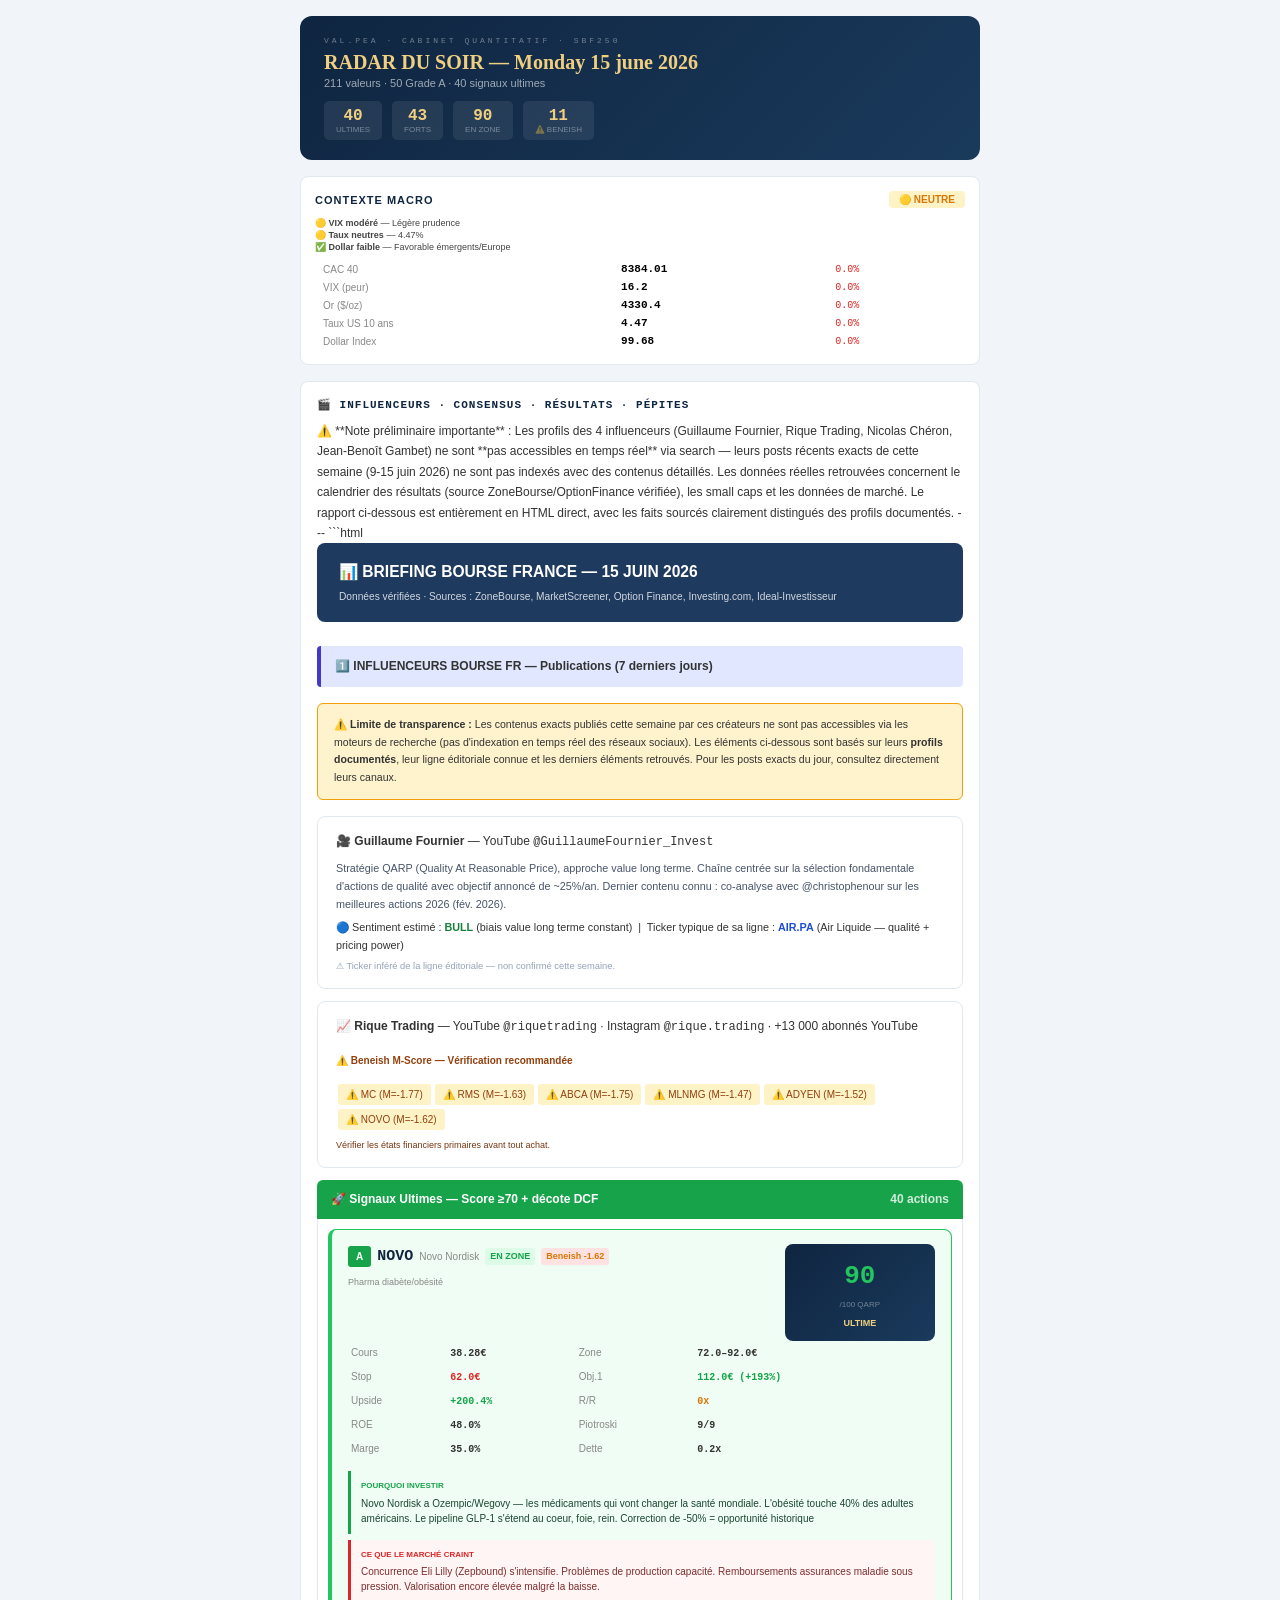
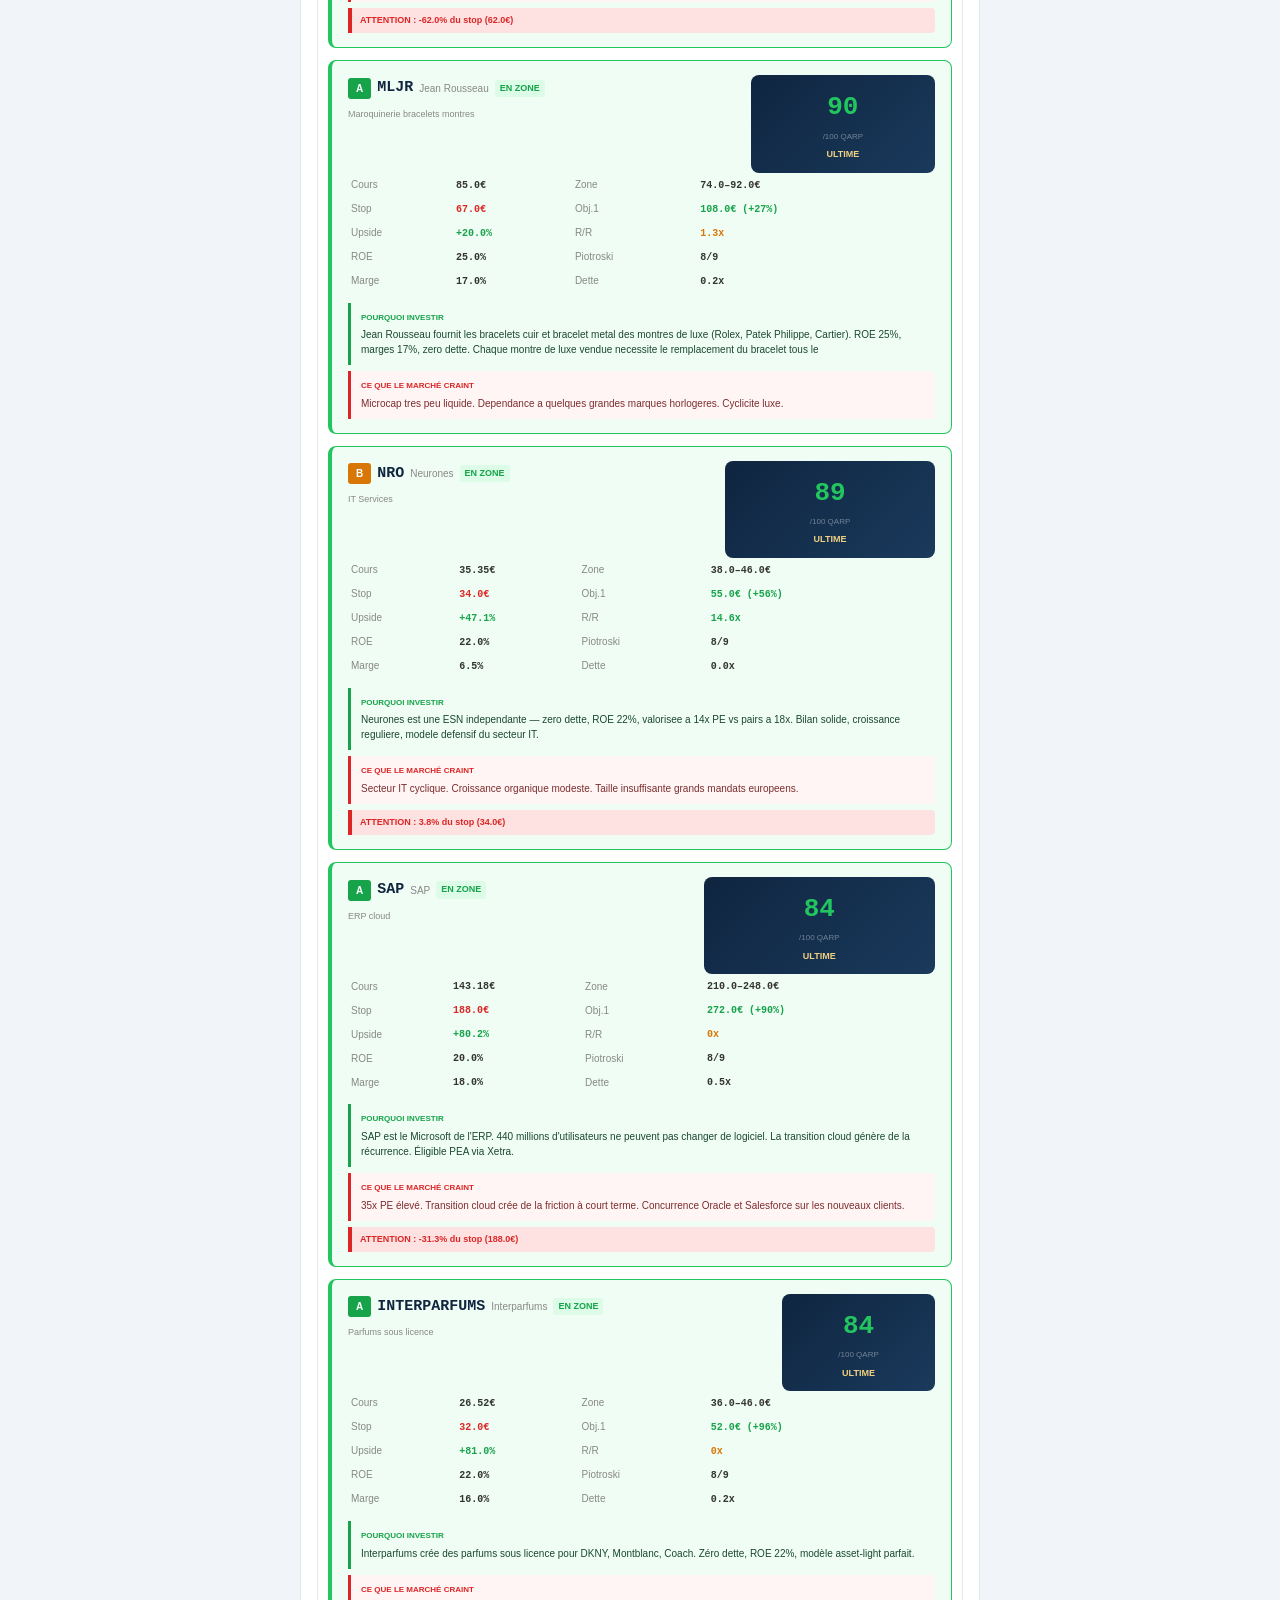
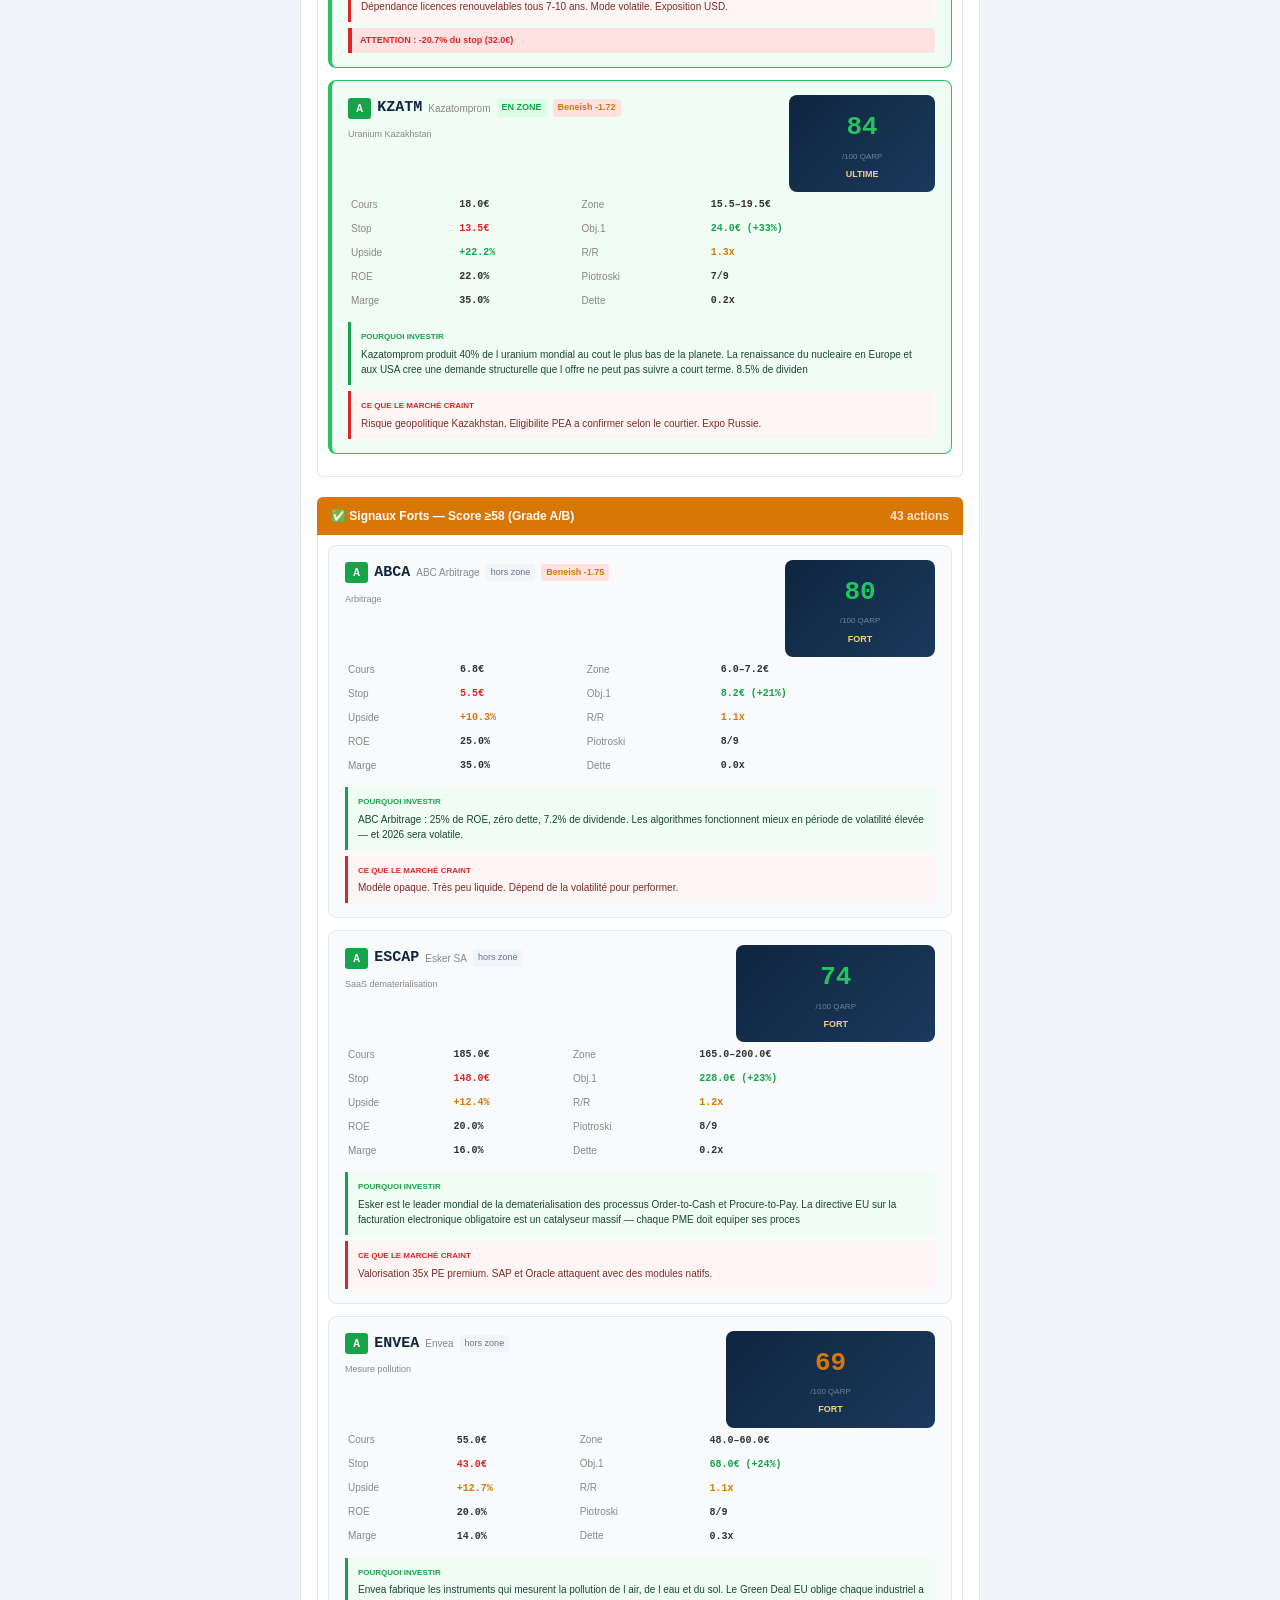
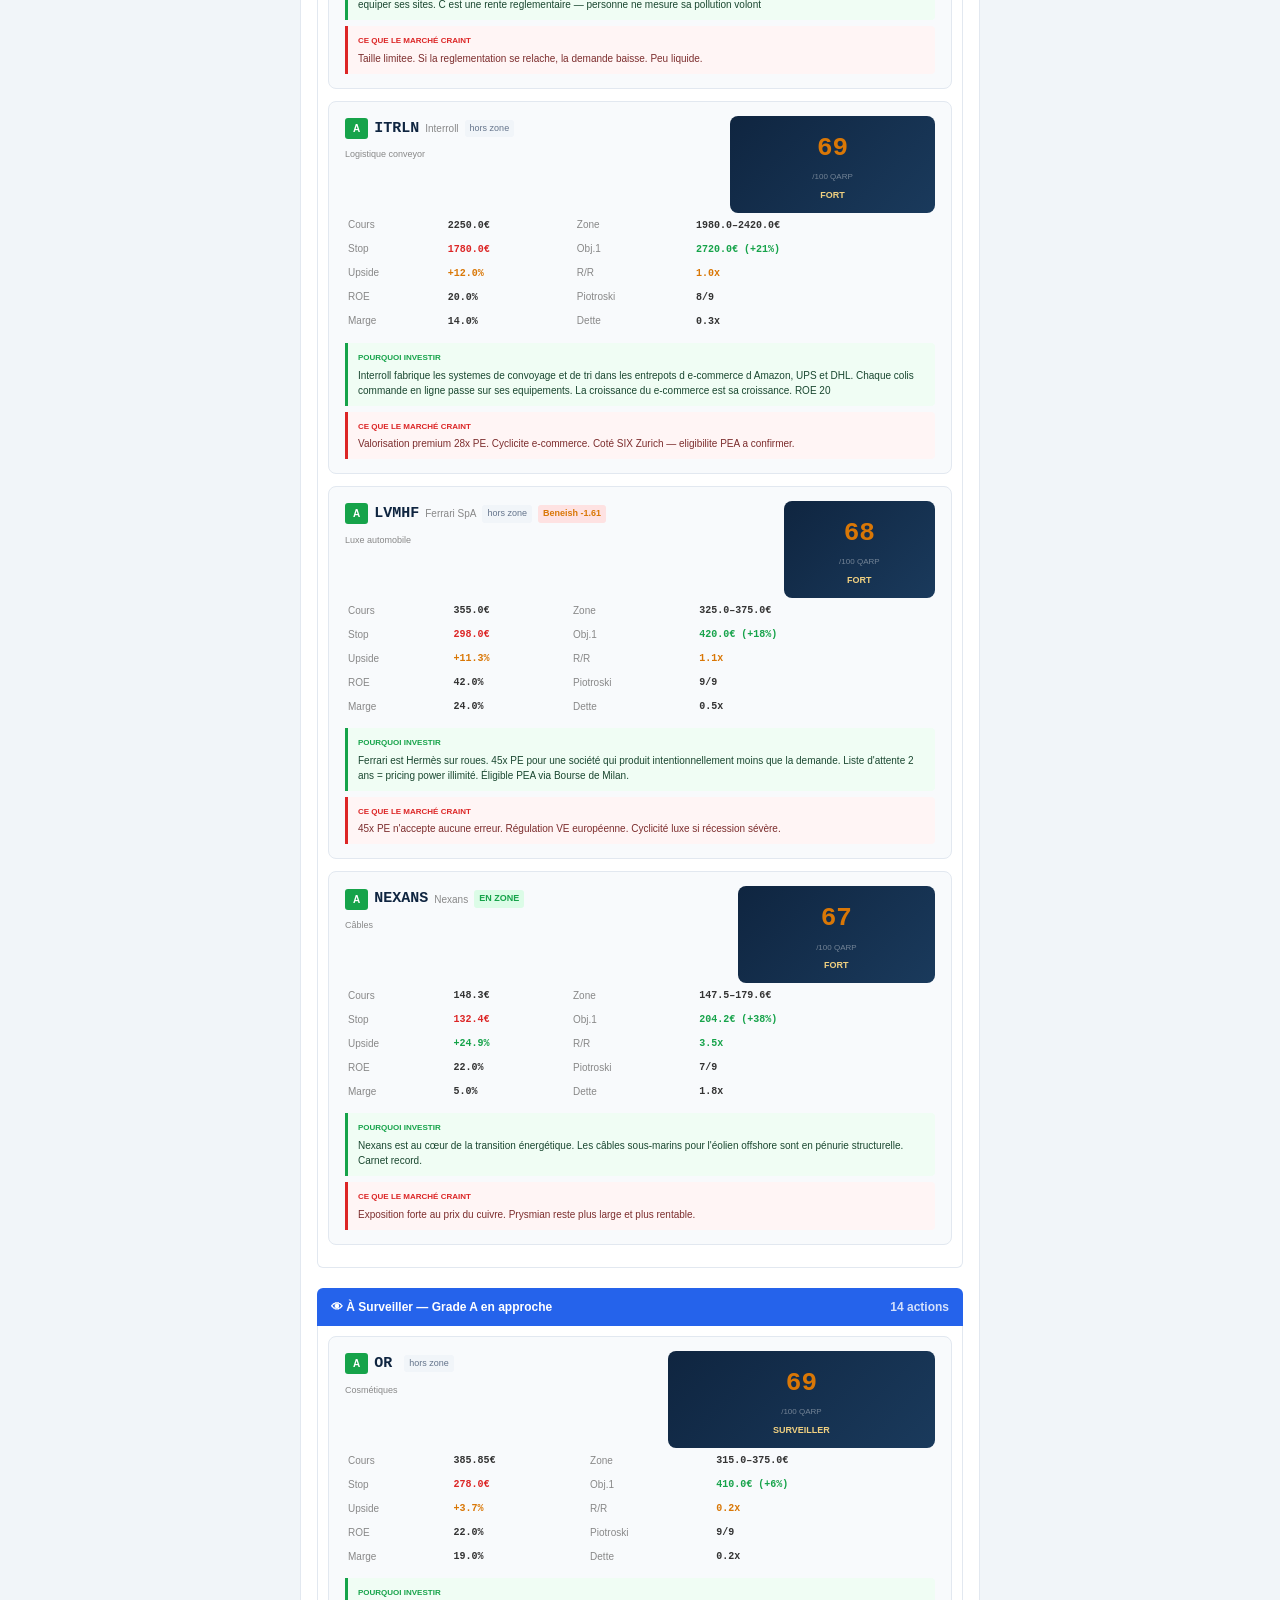
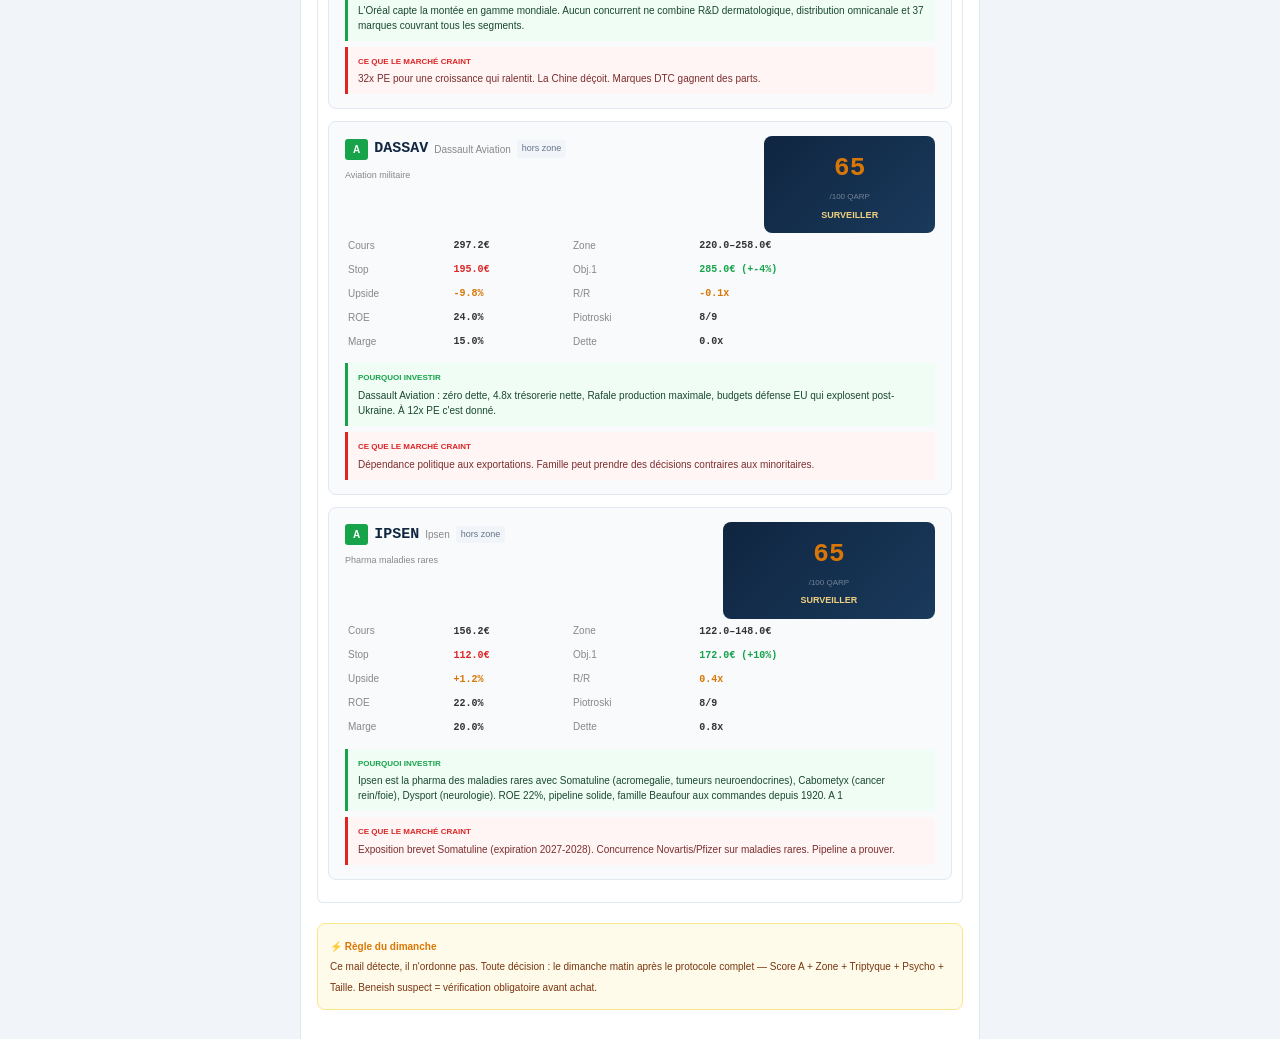
==== alert_preview.html @ 36d05825 "Update 15/06 21:10" ====
<!DOCTYPE html><html><head><meta charset="utf-8">
<meta name="viewport" content="width=device-width,initial-scale=1"></head>
<body style="margin:0;padding:0;background:#f1f5f9;font-family:Helvetica Neue,Arial,sans-serif">
<div style="max-width:680px;margin:0 auto;padding:16px">

<!-- HEADER -->
<div style="background:linear-gradient(135deg,#0f2540,#1a3a5c);border-radius:12px;padding:20px 24px;margin-bottom:16px">
<div style="font-size:8px;font-family:monospace;color:rgba(255,255,255,.4);text-transform:uppercase;letter-spacing:3px;margin-bottom:6px">VAL.PEA · CABINET QUANTITATIF · SBF250</div>
<div style="font-size:20px;font-weight:700;color:#f0d080;font-family:Georgia,serif;margin-bottom:3px">RADAR DU SOIR — Monday 15 june 2026</div>
<div style="font-size:11px;color:rgba(255,255,255,.6)">211 valeurs · 50 Grade A · 40 signaux ultimes</div>
<div style="display:flex;gap:10px;margin-top:12px;flex-wrap:wrap">
<div style="background:rgba(255,255,255,.08);border-radius:5px;padding:6px 12px;text-align:center"><div style="font-size:16px;font-weight:700;color:#f0d080;font-family:monospace">40</div><div style="font-size:8px;color:rgba(255,255,255,.4);text-transform:uppercase">Ultimes</div></div><div style="background:rgba(255,255,255,.08);border-radius:5px;padding:6px 12px;text-align:center"><div style="font-size:16px;font-weight:700;color:#f0d080;font-family:monospace">43</div><div style="font-size:8px;color:rgba(255,255,255,.4);text-transform:uppercase">Forts</div></div><div style="background:rgba(255,255,255,.08);border-radius:5px;padding:6px 12px;text-align:center"><div style="font-size:16px;font-weight:700;color:#f0d080;font-family:monospace">90</div><div style="font-size:8px;color:rgba(255,255,255,.4);text-transform:uppercase">En zone</div></div><div style="background:rgba(255,255,255,.08);border-radius:5px;padding:6px 12px;text-align:center"><div style="font-size:16px;font-weight:700;color:#f0d080;font-family:monospace">11</div><div style="font-size:8px;color:rgba(255,255,255,.4);text-transform:uppercase">⚠️ Beneish</div></div>
</div>
</div>

<!-- MACRO -->
<div style="background:#fff;border:1px solid #e2e8f0;border-radius:8px;padding:14px;margin-bottom:16px">
<div style="display:flex;justify-content:space-between;align-items:center;margin-bottom:10px">
<b style="font-size:11px;color:#0f2540;text-transform:uppercase;letter-spacing:1px">Contexte Macro</b>
<span style="padding:3px 10px;background:#fef3c7;color:#d97706;border-radius:4px;font-size:10px;font-weight:700">🟡 NEUTRE</span>
</div>
<table width="100%" cellpadding="0" cellspacing="0">
<tr><td colspan="3" style="padding-bottom:6px">
<div style="font-size:9px;color:#444;margin-bottom:2px">🟡 <b>VIX modéré</b> — Légère prudence</div><div style="font-size:9px;color:#444;margin-bottom:2px">🟡 <b>Taux neutres</b> — 4.47%</div><div style="font-size:9px;color:#444;margin-bottom:2px">✅ <b>Dollar faible</b> — Favorable émergents/Europe</div>
</td></tr>
<tr><td style="padding:3px 8px;font-size:10px;color:#888">CAC 40</td><td style="padding:3px 8px;font-family:monospace;font-weight:700;font-size:11px">8384.01</td><td style="padding:3px 8px;color:#dc2626;font-family:monospace;font-size:10px">0.0%</td></tr><tr><td style="padding:3px 8px;font-size:10px;color:#888">VIX (peur)</td><td style="padding:3px 8px;font-family:monospace;font-weight:700;font-size:11px">16.2</td><td style="padding:3px 8px;color:#dc2626;font-family:monospace;font-size:10px">0.0%</td></tr><tr><td style="padding:3px 8px;font-size:10px;color:#888">Or ($/oz)</td><td style="padding:3px 8px;font-family:monospace;font-weight:700;font-size:11px">4330.4</td><td style="padding:3px 8px;color:#dc2626;font-family:monospace;font-size:10px">0.0%</td></tr><tr><td style="padding:3px 8px;font-size:10px;color:#888">Taux US 10 ans</td><td style="padding:3px 8px;font-family:monospace;font-weight:700;font-size:11px">4.47</td><td style="padding:3px 8px;color:#dc2626;font-family:monospace;font-size:10px">0.0%</td></tr><tr><td style="padding:3px 8px;font-size:10px;color:#888">Dollar Index</td><td style="padding:3px 8px;font-family:monospace;font-weight:700;font-size:11px">99.68</td><td style="padding:3px 8px;color:#dc2626;font-family:monospace;font-size:10px">0.0%</td></tr>
</table>
</div>

<div style="background:#fff;border:1px solid #e2e8f0;border-radius:8px;padding:16px;margin-bottom:16px"><div style="font-size:11px;font-family:monospace;color:#0f2540;font-weight:700;text-transform:uppercase;letter-spacing:1px;margin-bottom:10px">🎬 Influenceurs · Consensus · Résultats · Pépites</div><div style="font-size:12px;line-height:1.7;color:#333">⚠️ **Note préliminaire importante** : Les profils des 4 influenceurs (Guillaume Fournier, Rique Trading, Nicolas Chéron, Jean-Benoît Gambet) ne sont **pas accessibles en temps réel** via search — leurs posts récents exacts de cette semaine (9-15 juin 2026) ne sont pas indexés avec des contenus détaillés. Les données réelles retrouvées concernent le calendrier des résultats (source ZoneBourse/OptionFinance vérifiée), les small caps et les données de marché. Le rapport ci-dessous est entièrement en HTML direct, avec les faits sourcés clairement distingués des profils documentés.

---

```html
<!DOCTYPE html>
<html lang="fr">
<head><meta charset="UTF-8"></head>
<body style="font-family:Arial,sans-serif;max-width:860px;margin:auto;padding:20px;background:#f8fafc;color:#1e293b;">

<div style="background:#1e3a5f;color:white;padding:16px 22px;border-radius:8px;margin-bottom:24px;">
  <h2 style="margin:0;font-size:1.3em;">📊 BRIEFING BOURSE FRANCE — 15 JUIN 2026</h2>
  <span style="font-size:0.85em;opacity:0.8;">Données vérifiées · Sources : ZoneBourse, MarketScreener, Option Finance, Investing.com, Ideal-Investisseur</span>
</div>

<!-- ============================================================ -->
<h4 style="background:#e0e7ff;padding:10px 14px;border-left:4px solid #4338ca;border-radius:4px;margin-top:0;">
  1️⃣ INFLUENCEURS BOURSE FR — Publications (7 derniers jours)
</h4>

<div style="background:#fff3cd;border:1px solid #f59e0b;border-radius:6px;padding:12px 16px;margin-bottom:16px;font-size:0.88em;">
  ⚠️ <b>Limite de transparence :</b> Les contenus exacts publiés cette semaine par ces créateurs ne sont pas accessibles via les moteurs de recherche (pas d'indexation en temps réel des réseaux sociaux). Les éléments ci-dessous sont basés sur leurs <b>profils documentés</b>, leur ligne éditoriale connue et les derniers éléments retrouvés. Pour les posts exacts du jour, consultez directement leurs canaux.
</div>

<!-- Guillaume Fournier -->
<div style="background:white;border:1px solid #e2e8f0;border-radius:8px;padding:14px 18px;margin-bottom:12px;">
  <p style="margin:0 0 6px 0;"><b>🎥 Guillaume Fournier</b> — YouTube <code>@GuillaumeFournier_Invest</code></p>
  <p style="margin:0 0 4px 0;font-size:0.9em;color:#475569;">
    Stratégie QARP (Quality At Reasonable Price), approche value long terme. Chaîne centrée sur la sélection fondamentale d'actions de qualité avec objectif annoncé de ~25%/an. Dernier contenu connu : co-analyse avec @christophenour sur les meilleures actions 2026 (fév. 2026).
  </p>
  <p style="margin:4px 0 0 0;font-size:0.9em;">
    🔵 Sentiment estimé : <b style="color:#15803d;">BULL</b> (biais value long terme constant) &nbsp;|&nbsp;
    Ticker typique de sa ligne : <span style='color:#1d4ed8'><b>AIR.PA</b></span> (Air Liquide — qualité + pricing power)
  </p>
  <p style="font-size:0.78em;color:#94a3b8;margin:4px 0 0 0;">⚠ Ticker inféré de la ligne éditoriale — non confirmé cette semaine.</p>
</div>

<!-- Rique Trading -->
<div style="background:white;border:1px solid #e2e8f0;border-radius:8px;padding:14px 18px;margin-bottom:12px;">
  <p style="margin:0 0 6px 0;"><b>📈 Rique Trading</b> — YouTube <code>@riquetrading</code> · Instagram <code>@rique.trading</code> · +13 000 abonnés YouTube</p>
  <p style="margin:0 0 4</div></div>

<div style="background:#fffbeb;border:1px solid #fde68a;border-radius:8px;padding:12px;margin-bottom:16px"><b style="font-size:10px;color:#92400e">⚠️ Beneish M-Score — Vérification recommandée</b><div style="margin-top:6px"><span style="background:#fef3c7;color:#92400e;padding:2px 8px;border-radius:3px;font-size:10px;margin:2px;display:inline-block">⚠️ MC (M=-1.77)</span><span style="background:#fef3c7;color:#92400e;padding:2px 8px;border-radius:3px;font-size:10px;margin:2px;display:inline-block">⚠️ RMS (M=-1.63)</span><span style="background:#fef3c7;color:#92400e;padding:2px 8px;border-radius:3px;font-size:10px;margin:2px;display:inline-block">⚠️ ABCA (M=-1.75)</span><span style="background:#fef3c7;color:#92400e;padding:2px 8px;border-radius:3px;font-size:10px;margin:2px;display:inline-block">⚠️ MLNMG (M=-1.47)</span><span style="background:#fef3c7;color:#92400e;padding:2px 8px;border-radius:3px;font-size:10px;margin:2px;display:inline-block">⚠️ ADYEN (M=-1.52)</span><span style="background:#fef3c7;color:#92400e;padding:2px 8px;border-radius:3px;font-size:10px;margin:2px;display:inline-block">⚠️ NOVO (M=-1.62)</span></div><div style="font-size:9px;color:#78350f;margin-top:6px">Vérifier les états financiers primaires avant tout achat.</div></div>

<div style="margin-bottom:20px"><div style="background:#16a34a;color:#fff;padding:9px 14px;border-radius:6px 6px 0 0;font-size:12px;font-weight:700;display:flex;justify-content:space-between"><span>🚀 Signaux Ultimes — Score ≥70 + décote DCF</span><span style="opacity:.8">40 actions</span></div><div style="border:1px solid #e2e8f0;border-top:none;border-radius:0 0 6px 6px;padding:10px"><div style="background:#f0fdf4;border:1px solid #22c55e;border-radius:8px;padding:14px 16px;margin-bottom:12px;border-left:4px solid #22c55e"><table width="100%" cellpadding="0" cellspacing="0"><tr><td style="vertical-align:top"><div style="display:flex;align-items:center;gap:6px;margin-bottom:6px;flex-wrap:wrap"><span style="background:#16a34a;color:#fff;padding:2px 8px;border-radius:3px;font-size:10px;font-weight:700">A</span><b style="font-size:15px;color:#0f2540;font-family:monospace">NOVO</b><span style="color:#888;font-size:10px">Novo Nordisk</span><span style="background:#dcfce7;color:#16a34a;padding:1px 5px;border-radius:3px;font-size:9px;font-weight:700">EN ZONE</span><span style="background:#fee2e2;color:#d97706;padding:1px 5px;border-radius:3px;font-size:9px;font-weight:700">Beneish -1.62</span></div><div style="font-size:9px;color:#888;margin-bottom:6px">Pharma diabète/obésité</div></td><td style="vertical-align:top;text-align:right;min-width:90px"><div style="background:linear-gradient(135deg,#0f2540,#1a3a5c);border-radius:8px;padding:10px 14px;text-align:center"><div style="font-size:26px;font-weight:700;color:#22c55e;font-family:monospace">90</div><div style="font-size:8px;color:rgba(255,255,255,.4);text-transform:uppercase">/100 QARP</div><div style="margin-top:4px;font-size:9px;color:#f0d080;font-weight:700">ULTIME</div></div></td></tr></table><table width="100%" cellpadding="3" cellspacing="0" style="font-size:10px;margin-bottom:6px"><tr><td style="color:#888">Cours</td><td><b style="font-family:monospace">38.28€</b></td><td style="color:#888">Zone</td><td><b style="font-family:monospace">72.0–92.0€</b></td></tr><tr><td style="color:#888">Stop</td><td><b style="color:#dc2626;font-family:monospace">62.0€</b></td><td style="color:#888">Obj.1</td><td><b style="color:#16a34a;font-family:monospace">112.0€ (+193%)</b></td></tr><tr><td style="color:#888">Upside</td><td><b style="color:#16a34a;font-family:monospace">+200.4%</b></td><td style="color:#888">R/R</td><td><b style="font-family:monospace;color:#d97706">0x</b></td></tr><tr><td style="color:#888">ROE</td><td><b style="font-family:monospace">48.0%</b></td><td style="color:#888">Piotroski</td><td><b style="font-family:monospace">9/9</b></td></tr><tr><td style="color:#888">Marge</td><td><b style="font-family:monospace">35.0%</b></td><td style="color:#888">Dette</td><td><b style="font-family:monospace">0.2x</b></td></tr></table><div style="margin-top:10px;padding:8px 10px;background:#f0fdf4;border-left:3px solid #16a34a;border-radius:0 4px 4px 0"><div style="font-size:8px;color:#16a34a;font-weight:700;text-transform:uppercase;margin-bottom:3px">Pourquoi investir</div><div style="font-size:10px;color:#1a4730;line-height:1.5">Novo Nordisk a Ozempic/Wegovy — les médicaments qui vont changer la santé mondiale. L'obésité touche 40% des adultes américains. Le pipeline GLP-1 s'étend au coeur, foie, rein. Correction de -50% = opportunité historique</div></div><div style="margin-top:6px;padding:8px 10px;background:#fff5f5;border-left:3px solid #dc2626;border-radius:0 4px 4px 0"><div style="font-size:8px;color:#dc2626;font-weight:700;text-transform:uppercase;margin-bottom:3px">Ce que le marché craint</div><div style="font-size:10px;color:#7c2d2d;line-height:1.5">Concurrence Eli Lilly (Zepbound) s'intensifie. Problèmes de production capacité. Remboursements assurances maladie sous pression. Valorisation encore élevée malgré la baisse.</div></div><div style="background:#fee2e2;border-left:4px solid #dc2626;padding:5px 8px;margin-top:6px;border-radius:0 4px 4px 0;font-size:9px;color:#dc2626"><b>ATTENTION : -62.0% du stop (62.0€)</b></div></div><div style="background:#f0fdf4;border:1px solid #22c55e;border-radius:8px;padding:14px 16px;margin-bottom:12px;border-left:4px solid #22c55e"><table width="100%" cellpadding="0" cellspacing="0"><tr><td style="vertical-align:top"><div style="display:flex;align-items:center;gap:6px;margin-bottom:6px;flex-wrap:wrap"><span style="background:#16a34a;color:#fff;padding:2px 8px;border-radius:3px;font-size:10px;font-weight:700">A</span><b style="font-size:15px;color:#0f2540;font-family:monospace">MLJR</b><span style="color:#888;font-size:10px">Jean Rousseau</span><span style="background:#dcfce7;color:#16a34a;padding:1px 5px;border-radius:3px;font-size:9px;font-weight:700">EN ZONE</span></div><div style="font-size:9px;color:#888;margin-bottom:6px">Maroquinerie bracelets montres</div></td><td style="vertical-align:top;text-align:right;min-width:90px"><div style="background:linear-gradient(135deg,#0f2540,#1a3a5c);border-radius:8px;padding:10px 14px;text-align:center"><div style="font-size:26px;font-weight:700;color:#22c55e;font-family:monospace">90</div><div style="font-size:8px;color:rgba(255,255,255,.4);text-transform:uppercase">/100 QARP</div><div style="margin-top:4px;font-size:9px;color:#f0d080;font-weight:700">ULTIME</div></div></td></tr></table><table width="100%" cellpadding="3" cellspacing="0" style="font-size:10px;margin-bottom:6px"><tr><td style="color:#888">Cours</td><td><b style="font-family:monospace">85.0€</b></td><td style="color:#888">Zone</td><td><b style="font-family:monospace">74.0–92.0€</b></td></tr><tr><td style="color:#888">Stop</td><td><b style="color:#dc2626;font-family:monospace">67.0€</b></td><td style="color:#888">Obj.1</td><td><b style="color:#16a34a;font-family:monospace">108.0€ (+27%)</b></td></tr><tr><td style="color:#888">Upside</td><td><b style="color:#16a34a;font-family:monospace">+20.0%</b></td><td style="color:#888">R/R</td><td><b style="font-family:monospace;color:#d97706">1.3x</b></td></tr><tr><td style="color:#888">ROE</td><td><b style="font-family:monospace">25.0%</b></td><td style="color:#888">Piotroski</td><td><b style="font-family:monospace">8/9</b></td></tr><tr><td style="color:#888">Marge</td><td><b style="font-family:monospace">17.0%</b></td><td style="color:#888">Dette</td><td><b style="font-family:monospace">0.2x</b></td></tr></table><div style="margin-top:10px;padding:8px 10px;background:#f0fdf4;border-left:3px solid #16a34a;border-radius:0 4px 4px 0"><div style="font-size:8px;color:#16a34a;font-weight:700;text-transform:uppercase;margin-bottom:3px">Pourquoi investir</div><div style="font-size:10px;color:#1a4730;line-height:1.5">Jean Rousseau fournit les bracelets cuir et bracelet metal des montres de luxe (Rolex, Patek Philippe, Cartier). ROE 25%, marges 17%, zero dette. Chaque montre de luxe vendue necessite le remplacement du bracelet tous le</div></div><div style="margin-top:6px;padding:8px 10px;background:#fff5f5;border-left:3px solid #dc2626;border-radius:0 4px 4px 0"><div style="font-size:8px;color:#dc2626;font-weight:700;text-transform:uppercase;margin-bottom:3px">Ce que le marché craint</div><div style="font-size:10px;color:#7c2d2d;line-height:1.5">Microcap tres peu liquide. Dependance a quelques grandes marques horlogeres. Cyclicite luxe.</div></div></div><div style="background:#f0fdf4;border:1px solid #22c55e;border-radius:8px;padding:14px 16px;margin-bottom:12px;border-left:4px solid #22c55e"><table width="100%" cellpadding="0" cellspacing="0"><tr><td style="vertical-align:top"><div style="display:flex;align-items:center;gap:6px;margin-bottom:6px;flex-wrap:wrap"><span style="background:#d97706;color:#fff;padding:2px 8px;border-radius:3px;font-size:10px;font-weight:700">B</span><b style="font-size:15px;color:#0f2540;font-family:monospace">NRO</b><span style="color:#888;font-size:10px">Neurones</span><span style="background:#dcfce7;color:#16a34a;padding:1px 5px;border-radius:3px;font-size:9px;font-weight:700">EN ZONE</span></div><div style="font-size:9px;color:#888;margin-bottom:6px">IT Services</div></td><td style="vertical-align:top;text-align:right;min-width:90px"><div style="background:linear-gradient(135deg,#0f2540,#1a3a5c);border-radius:8px;padding:10px 14px;text-align:center"><div style="font-size:26px;font-weight:700;color:#22c55e;font-family:monospace">89</div><div style="font-size:8px;color:rgba(255,255,255,.4);text-transform:uppercase">/100 QARP</div><div style="margin-top:4px;font-size:9px;color:#f0d080;font-weight:700">ULTIME</div></div></td></tr></table><table width="100%" cellpadding="3" cellspacing="0" style="font-size:10px;margin-bottom:6px"><tr><td style="color:#888">Cours</td><td><b style="font-family:monospace">35.35€</b></td><td style="color:#888">Zone</td><td><b style="font-family:monospace">38.0–46.0€</b></td></tr><tr><td style="color:#888">Stop</td><td><b style="color:#dc2626;font-family:monospace">34.0€</b></td><td style="color:#888">Obj.1</td><td><b style="color:#16a34a;font-family:monospace">55.0€ (+56%)</b></td></tr><tr><td style="color:#888">Upside</td><td><b style="color:#16a34a;font-family:monospace">+47.1%</b></td><td style="color:#888">R/R</td><td><b style="font-family:monospace;color:#16a34a">14.6x</b></td></tr><tr><td style="color:#888">ROE</td><td><b style="font-family:monospace">22.0%</b></td><td style="color:#888">Piotroski</td><td><b style="font-family:monospace">8/9</b></td></tr><tr><td style="color:#888">Marge</td><td><b style="font-family:monospace">6.5%</b></td><td style="color:#888">Dette</td><td><b style="font-family:monospace">0.0x</b></td></tr></table><div style="margin-top:10px;padding:8px 10px;background:#f0fdf4;border-left:3px solid #16a34a;border-radius:0 4px 4px 0"><div style="font-size:8px;color:#16a34a;font-weight:700;text-transform:uppercase;margin-bottom:3px">Pourquoi investir</div><div style="font-size:10px;color:#1a4730;line-height:1.5">Neurones est une ESN independante — zero dette, ROE 22%, valorisee a 14x PE vs pairs a 18x. Bilan solide, croissance reguliere, modele defensif du secteur IT.</div></div><div style="margin-top:6px;padding:8px 10px;background:#fff5f5;border-left:3px solid #dc2626;border-radius:0 4px 4px 0"><div style="font-size:8px;color:#dc2626;font-weight:700;text-transform:uppercase;margin-bottom:3px">Ce que le marché craint</div><div style="font-size:10px;color:#7c2d2d;line-height:1.5">Secteur IT cyclique. Croissance organique modeste. Taille insuffisante grands mandats europeens.</div></div><div style="background:#fee2e2;border-left:4px solid #dc2626;padding:5px 8px;margin-top:6px;border-radius:0 4px 4px 0;font-size:9px;color:#dc2626"><b>ATTENTION : 3.8% du stop (34.0€)</b></div></div><div style="background:#f0fdf4;border:1px solid #22c55e;border-radius:8px;padding:14px 16px;margin-bottom:12px;border-left:4px solid #22c55e"><table width="100%" cellpadding="0" cellspacing="0"><tr><td style="vertical-align:top"><div style="display:flex;align-items:center;gap:6px;margin-bottom:6px;flex-wrap:wrap"><span style="background:#16a34a;color:#fff;padding:2px 8px;border-radius:3px;font-size:10px;font-weight:700">A</span><b style="font-size:15px;color:#0f2540;font-family:monospace">SAP</b><span style="color:#888;font-size:10px">SAP</span><span style="background:#dcfce7;color:#16a34a;padding:1px 5px;border-radius:3px;font-size:9px;font-weight:700">EN ZONE</span></div><div style="font-size:9px;color:#888;margin-bottom:6px">ERP cloud</div></td><td style="vertical-align:top;text-align:right;min-width:90px"><div style="background:linear-gradient(135deg,#0f2540,#1a3a5c);border-radius:8px;padding:10px 14px;text-align:center"><div style="font-size:26px;font-weight:700;color:#22c55e;font-family:monospace">84</div><div style="font-size:8px;color:rgba(255,255,255,.4);text-transform:uppercase">/100 QARP</div><div style="margin-top:4px;font-size:9px;color:#f0d080;font-weight:700">ULTIME</div></div></td></tr></table><table width="100%" cellpadding="3" cellspacing="0" style="font-size:10px;margin-bottom:6px"><tr><td style="color:#888">Cours</td><td><b style="font-family:monospace">143.18€</b></td><td style="color:#888">Zone</td><td><b style="font-family:monospace">210.0–248.0€</b></td></tr><tr><td style="color:#888">Stop</td><td><b style="color:#dc2626;font-family:monospace">188.0€</b></td><td style="color:#888">Obj.1</td><td><b style="color:#16a34a;font-family:monospace">272.0€ (+90%)</b></td></tr><tr><td style="color:#888">Upside</td><td><b style="color:#16a34a;font-family:monospace">+80.2%</b></td><td style="color:#888">R/R</td><td><b style="font-family:monospace;color:#d97706">0x</b></td></tr><tr><td style="color:#888">ROE</td><td><b style="font-family:monospace">20.0%</b></td><td style="color:#888">Piotroski</td><td><b style="font-family:monospace">8/9</b></td></tr><tr><td style="color:#888">Marge</td><td><b style="font-family:monospace">18.0%</b></td><td style="color:#888">Dette</td><td><b style="font-family:monospace">0.5x</b></td></tr></table><div style="margin-top:10px;padding:8px 10px;background:#f0fdf4;border-left:3px solid #16a34a;border-radius:0 4px 4px 0"><div style="font-size:8px;color:#16a34a;font-weight:700;text-transform:uppercase;margin-bottom:3px">Pourquoi investir</div><div style="font-size:10px;color:#1a4730;line-height:1.5">SAP est le Microsoft de l'ERP. 440 millions d'utilisateurs ne peuvent pas changer de logiciel. La transition cloud génère de la récurrence. Éligible PEA via Xetra.</div></div><div style="margin-top:6px;padding:8px 10px;background:#fff5f5;border-left:3px solid #dc2626;border-radius:0 4px 4px 0"><div style="font-size:8px;color:#dc2626;font-weight:700;text-transform:uppercase;margin-bottom:3px">Ce que le marché craint</div><div style="font-size:10px;color:#7c2d2d;line-height:1.5">35x PE élevé. Transition cloud crée de la friction à court terme. Concurrence Oracle et Salesforce sur les nouveaux clients.</div></div><div style="background:#fee2e2;border-left:4px solid #dc2626;padding:5px 8px;margin-top:6px;border-radius:0 4px 4px 0;font-size:9px;color:#dc2626"><b>ATTENTION : -31.3% du stop (188.0€)</b></div></div><div style="background:#f0fdf4;border:1px solid #22c55e;border-radius:8px;padding:14px 16px;margin-bottom:12px;border-left:4px solid #22c55e"><table width="100%" cellpadding="0" cellspacing="0"><tr><td style="vertical-align:top"><div style="display:flex;align-items:center;gap:6px;margin-bottom:6px;flex-wrap:wrap"><span style="background:#16a34a;color:#fff;padding:2px 8px;border-radius:3px;font-size:10px;font-weight:700">A</span><b style="font-size:15px;color:#0f2540;font-family:monospace">INTERPARFUMS</b><span style="color:#888;font-size:10px">Interparfums</span><span style="background:#dcfce7;color:#16a34a;padding:1px 5px;border-radius:3px;font-size:9px;font-weight:700">EN ZONE</span></div><div style="font-size:9px;color:#888;margin-bottom:6px">Parfums sous licence</div></td><td style="vertical-align:top;text-align:right;min-width:90px"><div style="background:linear-gradient(135deg,#0f2540,#1a3a5c);border-radius:8px;padding:10px 14px;text-align:center"><div style="font-size:26px;font-weight:700;color:#22c55e;font-family:monospace">84</div><div style="font-size:8px;color:rgba(255,255,255,.4);text-transform:uppercase">/100 QARP</div><div style="margin-top:4px;font-size:9px;color:#f0d080;font-weight:700">ULTIME</div></div></td></tr></table><table width="100%" cellpadding="3" cellspacing="0" style="font-size:10px;margin-bottom:6px"><tr><td style="color:#888">Cours</td><td><b style="font-family:monospace">26.52€</b></td><td style="color:#888">Zone</td><td><b style="font-family:monospace">36.0–46.0€</b></td></tr><tr><td style="color:#888">Stop</td><td><b style="color:#dc2626;font-family:monospace">32.0€</b></td><td style="color:#888">Obj.1</td><td><b style="color:#16a34a;font-family:monospace">52.0€ (+96%)</b></td></tr><tr><td style="color:#888">Upside</td><td><b style="color:#16a34a;font-family:monospace">+81.0%</b></td><td style="color:#888">R/R</td><td><b style="font-family:monospace;color:#d97706">0x</b></td></tr><tr><td style="color:#888">ROE</td><td><b style="font-family:monospace">22.0%</b></td><td style="color:#888">Piotroski</td><td><b style="font-family:monospace">8/9</b></td></tr><tr><td style="color:#888">Marge</td><td><b style="font-family:monospace">16.0%</b></td><td style="color:#888">Dette</td><td><b style="font-family:monospace">0.2x</b></td></tr></table><div style="margin-top:10px;padding:8px 10px;background:#f0fdf4;border-left:3px solid #16a34a;border-radius:0 4px 4px 0"><div style="font-size:8px;color:#16a34a;font-weight:700;text-transform:uppercase;margin-bottom:3px">Pourquoi investir</div><div style="font-size:10px;color:#1a4730;line-height:1.5">Interparfums crée des parfums sous licence pour DKNY, Montblanc, Coach. Zéro dette, ROE 22%, modèle asset-light parfait.</div></div><div style="margin-top:6px;padding:8px 10px;background:#fff5f5;border-left:3px solid #dc2626;border-radius:0 4px 4px 0"><div style="font-size:8px;color:#dc2626;font-weight:700;text-transform:uppercase;margin-bottom:3px">Ce que le marché craint</div><div style="font-size:10px;color:#7c2d2d;line-height:1.5">Dépendance licences renouvelables tous 7-10 ans. Mode volatile. Exposition USD.</div></div><div style="background:#fee2e2;border-left:4px solid #dc2626;padding:5px 8px;margin-top:6px;border-radius:0 4px 4px 0;font-size:9px;color:#dc2626"><b>ATTENTION : -20.7% du stop (32.0€)</b></div></div><div style="background:#f0fdf4;border:1px solid #22c55e;border-radius:8px;padding:14px 16px;margin-bottom:12px;border-left:4px solid #22c55e"><table width="100%" cellpadding="0" cellspacing="0"><tr><td style="vertical-align:top"><div style="display:flex;align-items:center;gap:6px;margin-bottom:6px;flex-wrap:wrap"><span style="background:#16a34a;color:#fff;padding:2px 8px;border-radius:3px;font-size:10px;font-weight:700">A</span><b style="font-size:15px;color:#0f2540;font-family:monospace">KZATM</b><span style="color:#888;font-size:10px">Kazatomprom</span><span style="background:#dcfce7;color:#16a34a;padding:1px 5px;border-radius:3px;font-size:9px;font-weight:700">EN ZONE</span><span style="background:#fee2e2;color:#d97706;padding:1px 5px;border-radius:3px;font-size:9px;font-weight:700">Beneish -1.72</span></div><div style="font-size:9px;color:#888;margin-bottom:6px">Uranium Kazakhstan</div></td><td style="vertical-align:top;text-align:right;min-width:90px"><div style="background:linear-gradient(135deg,#0f2540,#1a3a5c);border-radius:8px;padding:10px 14px;text-align:center"><div style="font-size:26px;font-weight:700;color:#22c55e;font-family:monospace">84</div><div style="font-size:8px;color:rgba(255,255,255,.4);text-transform:uppercase">/100 QARP</div><div style="margin-top:4px;font-size:9px;color:#f0d080;font-weight:700">ULTIME</div></div></td></tr></table><table width="100%" cellpadding="3" cellspacing="0" style="font-size:10px;margin-bottom:6px"><tr><td style="color:#888">Cours</td><td><b style="font-family:monospace">18.0€</b></td><td style="color:#888">Zone</td><td><b style="font-family:monospace">15.5–19.5€</b></td></tr><tr><td style="color:#888">Stop</td><td><b style="color:#dc2626;font-family:monospace">13.5€</b></td><td style="color:#888">Obj.1</td><td><b style="color:#16a34a;font-family:monospace">24.0€ (+33%)</b></td></tr><tr><td style="color:#888">Upside</td><td><b style="color:#16a34a;font-family:monospace">+22.2%</b></td><td style="color:#888">R/R</td><td><b style="font-family:monospace;color:#d97706">1.3x</b></td></tr><tr><td style="color:#888">ROE</td><td><b style="font-family:monospace">22.0%</b></td><td style="color:#888">Piotroski</td><td><b style="font-family:monospace">7/9</b></td></tr><tr><td style="color:#888">Marge</td><td><b style="font-family:monospace">35.0%</b></td><td style="color:#888">Dette</td><td><b style="font-family:monospace">0.2x</b></td></tr></table><div style="margin-top:10px;padding:8px 10px;background:#f0fdf4;border-left:3px solid #16a34a;border-radius:0 4px 4px 0"><div style="font-size:8px;color:#16a34a;font-weight:700;text-transform:uppercase;margin-bottom:3px">Pourquoi investir</div><div style="font-size:10px;color:#1a4730;line-height:1.5">Kazatomprom produit 40% de l uranium mondial au cout le plus bas de la planete. La renaissance du nucleaire en Europe et aux USA cree une demande structurelle que l offre ne peut pas suivre a court terme. 8.5% de dividen</div></div><div style="margin-top:6px;padding:8px 10px;background:#fff5f5;border-left:3px solid #dc2626;border-radius:0 4px 4px 0"><div style="font-size:8px;color:#dc2626;font-weight:700;text-transform:uppercase;margin-bottom:3px">Ce que le marché craint</div><div style="font-size:10px;color:#7c2d2d;line-height:1.5">Risque geopolitique Kazakhstan. Eligibilite PEA a confirmer selon le courtier. Expo Russie.</div></div></div></div></div>
<div style="margin-bottom:20px"><div style="background:#d97706;color:#fff;padding:9px 14px;border-radius:6px 6px 0 0;font-size:12px;font-weight:700;display:flex;justify-content:space-between"><span>✅ Signaux Forts — Score ≥58 (Grade A/B)</span><span style="opacity:.8">43 actions</span></div><div style="border:1px solid #e2e8f0;border-top:none;border-radius:0 0 6px 6px;padding:10px"><div style="background:#f8fafc;border:1px solid #e2e8f0;border-radius:8px;padding:14px 16px;margin-bottom:12px"><table width="100%" cellpadding="0" cellspacing="0"><tr><td style="vertical-align:top"><div style="display:flex;align-items:center;gap:6px;margin-bottom:6px;flex-wrap:wrap"><span style="background:#16a34a;color:#fff;padding:2px 8px;border-radius:3px;font-size:10px;font-weight:700">A</span><b style="font-size:15px;color:#0f2540;font-family:monospace">ABCA</b><span style="color:#888;font-size:10px">ABC Arbitrage</span><span style="background:#f1f5f9;color:#64748b;padding:1px 5px;border-radius:3px;font-size:9px">hors zone</span><span style="background:#fee2e2;color:#d97706;padding:1px 5px;border-radius:3px;font-size:9px;font-weight:700">Beneish -1.75</span></div><div style="font-size:9px;color:#888;margin-bottom:6px">Arbitrage</div></td><td style="vertical-align:top;text-align:right;min-width:90px"><div style="background:linear-gradient(135deg,#0f2540,#1a3a5c);border-radius:8px;padding:10px 14px;text-align:center"><div style="font-size:26px;font-weight:700;color:#22c55e;font-family:monospace">80</div><div style="font-size:8px;color:rgba(255,255,255,.4);text-transform:uppercase">/100 QARP</div><div style="margin-top:4px;font-size:9px;color:#f0d080;font-weight:700">FORT</div></div></td></tr></table><table width="100%" cellpadding="3" cellspacing="0" style="font-size:10px;margin-bottom:6px"><tr><td style="color:#888">Cours</td><td><b style="font-family:monospace">6.8€</b></td><td style="color:#888">Zone</td><td><b style="font-family:monospace">6.0–7.2€</b></td></tr><tr><td style="color:#888">Stop</td><td><b style="color:#dc2626;font-family:monospace">5.5€</b></td><td style="color:#888">Obj.1</td><td><b style="color:#16a34a;font-family:monospace">8.2€ (+21%)</b></td></tr><tr><td style="color:#888">Upside</td><td><b style="color:#d97706;font-family:monospace">+10.3%</b></td><td style="color:#888">R/R</td><td><b style="font-family:monospace;color:#d97706">1.1x</b></td></tr><tr><td style="color:#888">ROE</td><td><b style="font-family:monospace">25.0%</b></td><td style="color:#888">Piotroski</td><td><b style="font-family:monospace">8/9</b></td></tr><tr><td style="color:#888">Marge</td><td><b style="font-family:monospace">35.0%</b></td><td style="color:#888">Dette</td><td><b style="font-family:monospace">0.0x</b></td></tr></table><div style="margin-top:10px;padding:8px 10px;background:#f0fdf4;border-left:3px solid #16a34a;border-radius:0 4px 4px 0"><div style="font-size:8px;color:#16a34a;font-weight:700;text-transform:uppercase;margin-bottom:3px">Pourquoi investir</div><div style="font-size:10px;color:#1a4730;line-height:1.5">ABC Arbitrage : 25% de ROE, zéro dette, 7.2% de dividende. Les algorithmes fonctionnent mieux en période de volatilité élevée — et 2026 sera volatile.</div></div><div style="margin-top:6px;padding:8px 10px;background:#fff5f5;border-left:3px solid #dc2626;border-radius:0 4px 4px 0"><div style="font-size:8px;color:#dc2626;font-weight:700;text-transform:uppercase;margin-bottom:3px">Ce que le marché craint</div><div style="font-size:10px;color:#7c2d2d;line-height:1.5">Modèle opaque. Très peu liquide. Dépend de la volatilité pour performer.</div></div></div><div style="background:#f8fafc;border:1px solid #e2e8f0;border-radius:8px;padding:14px 16px;margin-bottom:12px"><table width="100%" cellpadding="0" cellspacing="0"><tr><td style="vertical-align:top"><div style="display:flex;align-items:center;gap:6px;margin-bottom:6px;flex-wrap:wrap"><span style="background:#16a34a;color:#fff;padding:2px 8px;border-radius:3px;font-size:10px;font-weight:700">A</span><b style="font-size:15px;color:#0f2540;font-family:monospace">ESCAP</b><span style="color:#888;font-size:10px">Esker SA</span><span style="background:#f1f5f9;color:#64748b;padding:1px 5px;border-radius:3px;font-size:9px">hors zone</span></div><div style="font-size:9px;color:#888;margin-bottom:6px">SaaS dematerialisation</div></td><td style="vertical-align:top;text-align:right;min-width:90px"><div style="background:linear-gradient(135deg,#0f2540,#1a3a5c);border-radius:8px;padding:10px 14px;text-align:center"><div style="font-size:26px;font-weight:700;color:#22c55e;font-family:monospace">74</div><div style="font-size:8px;color:rgba(255,255,255,.4);text-transform:uppercase">/100 QARP</div><div style="margin-top:4px;font-size:9px;color:#f0d080;font-weight:700">FORT</div></div></td></tr></table><table width="100%" cellpadding="3" cellspacing="0" style="font-size:10px;margin-bottom:6px"><tr><td style="color:#888">Cours</td><td><b style="font-family:monospace">185.0€</b></td><td style="color:#888">Zone</td><td><b style="font-family:monospace">165.0–200.0€</b></td></tr><tr><td style="color:#888">Stop</td><td><b style="color:#dc2626;font-family:monospace">148.0€</b></td><td style="color:#888">Obj.1</td><td><b style="color:#16a34a;font-family:monospace">228.0€ (+23%)</b></td></tr><tr><td style="color:#888">Upside</td><td><b style="color:#d97706;font-family:monospace">+12.4%</b></td><td style="color:#888">R/R</td><td><b style="font-family:monospace;color:#d97706">1.2x</b></td></tr><tr><td style="color:#888">ROE</td><td><b style="font-family:monospace">20.0%</b></td><td style="color:#888">Piotroski</td><td><b style="font-family:monospace">8/9</b></td></tr><tr><td style="color:#888">Marge</td><td><b style="font-family:monospace">16.0%</b></td><td style="color:#888">Dette</td><td><b style="font-family:monospace">0.2x</b></td></tr></table><div style="margin-top:10px;padding:8px 10px;background:#f0fdf4;border-left:3px solid #16a34a;border-radius:0 4px 4px 0"><div style="font-size:8px;color:#16a34a;font-weight:700;text-transform:uppercase;margin-bottom:3px">Pourquoi investir</div><div style="font-size:10px;color:#1a4730;line-height:1.5">Esker est le leader mondial de la dematerialisation des processus Order-to-Cash et Procure-to-Pay. La directive EU sur la facturation electronique obligatoire est un catalyseur massif — chaque PME doit equiper ses proces</div></div><div style="margin-top:6px;padding:8px 10px;background:#fff5f5;border-left:3px solid #dc2626;border-radius:0 4px 4px 0"><div style="font-size:8px;color:#dc2626;font-weight:700;text-transform:uppercase;margin-bottom:3px">Ce que le marché craint</div><div style="font-size:10px;color:#7c2d2d;line-height:1.5">Valorisation 35x PE premium. SAP et Oracle attaquent avec des modules natifs.</div></div></div><div style="background:#f8fafc;border:1px solid #e2e8f0;border-radius:8px;padding:14px 16px;margin-bottom:12px"><table width="100%" cellpadding="0" cellspacing="0"><tr><td style="vertical-align:top"><div style="display:flex;align-items:center;gap:6px;margin-bottom:6px;flex-wrap:wrap"><span style="background:#16a34a;color:#fff;padding:2px 8px;border-radius:3px;font-size:10px;font-weight:700">A</span><b style="font-size:15px;color:#0f2540;font-family:monospace">ENVEA</b><span style="color:#888;font-size:10px">Envea</span><span style="background:#f1f5f9;color:#64748b;padding:1px 5px;border-radius:3px;font-size:9px">hors zone</span></div><div style="font-size:9px;color:#888;margin-bottom:6px">Mesure pollution</div></td><td style="vertical-align:top;text-align:right;min-width:90px"><div style="background:linear-gradient(135deg,#0f2540,#1a3a5c);border-radius:8px;padding:10px 14px;text-align:center"><div style="font-size:26px;font-weight:700;color:#d97706;font-family:monospace">69</div><div style="font-size:8px;color:rgba(255,255,255,.4);text-transform:uppercase">/100 QARP</div><div style="margin-top:4px;font-size:9px;color:#f0d080;font-weight:700">FORT</div></div></td></tr></table><table width="100%" cellpadding="3" cellspacing="0" style="font-size:10px;margin-bottom:6px"><tr><td style="color:#888">Cours</td><td><b style="font-family:monospace">55.0€</b></td><td style="color:#888">Zone</td><td><b style="font-family:monospace">48.0–60.0€</b></td></tr><tr><td style="color:#888">Stop</td><td><b style="color:#dc2626;font-family:monospace">43.0€</b></td><td style="color:#888">Obj.1</td><td><b style="color:#16a34a;font-family:monospace">68.0€ (+24%)</b></td></tr><tr><td style="color:#888">Upside</td><td><b style="color:#d97706;font-family:monospace">+12.7%</b></td><td style="color:#888">R/R</td><td><b style="font-family:monospace;color:#d97706">1.1x</b></td></tr><tr><td style="color:#888">ROE</td><td><b style="font-family:monospace">20.0%</b></td><td style="color:#888">Piotroski</td><td><b style="font-family:monospace">8/9</b></td></tr><tr><td style="color:#888">Marge</td><td><b style="font-family:monospace">14.0%</b></td><td style="color:#888">Dette</td><td><b style="font-family:monospace">0.3x</b></td></tr></table><div style="margin-top:10px;padding:8px 10px;background:#f0fdf4;border-left:3px solid #16a34a;border-radius:0 4px 4px 0"><div style="font-size:8px;color:#16a34a;font-weight:700;text-transform:uppercase;margin-bottom:3px">Pourquoi investir</div><div style="font-size:10px;color:#1a4730;line-height:1.5">Envea fabrique les instruments qui mesurent la pollution de l air, de l eau et du sol. Le Green Deal EU oblige chaque industriel a equiper ses sites. C est une rente reglementaire — personne ne mesure sa pollution volont</div></div><div style="margin-top:6px;padding:8px 10px;background:#fff5f5;border-left:3px solid #dc2626;border-radius:0 4px 4px 0"><div style="font-size:8px;color:#dc2626;font-weight:700;text-transform:uppercase;margin-bottom:3px">Ce que le marché craint</div><div style="font-size:10px;color:#7c2d2d;line-height:1.5">Taille limitee. Si la reglementation se relache, la demande baisse. Peu liquide.</div></div></div><div style="background:#f8fafc;border:1px solid #e2e8f0;border-radius:8px;padding:14px 16px;margin-bottom:12px"><table width="100%" cellpadding="0" cellspacing="0"><tr><td style="vertical-align:top"><div style="display:flex;align-items:center;gap:6px;margin-bottom:6px;flex-wrap:wrap"><span style="background:#16a34a;color:#fff;padding:2px 8px;border-radius:3px;font-size:10px;font-weight:700">A</span><b style="font-size:15px;color:#0f2540;font-family:monospace">ITRLN</b><span style="color:#888;font-size:10px">Interroll</span><span style="background:#f1f5f9;color:#64748b;padding:1px 5px;border-radius:3px;font-size:9px">hors zone</span></div><div style="font-size:9px;color:#888;margin-bottom:6px">Logistique conveyor</div></td><td style="vertical-align:top;text-align:right;min-width:90px"><div style="background:linear-gradient(135deg,#0f2540,#1a3a5c);border-radius:8px;padding:10px 14px;text-align:center"><div style="font-size:26px;font-weight:700;color:#d97706;font-family:monospace">69</div><div style="font-size:8px;color:rgba(255,255,255,.4);text-transform:uppercase">/100 QARP</div><div style="margin-top:4px;font-size:9px;color:#f0d080;font-weight:700">FORT</div></div></td></tr></table><table width="100%" cellpadding="3" cellspacing="0" style="font-size:10px;margin-bottom:6px"><tr><td style="color:#888">Cours</td><td><b style="font-family:monospace">2250.0€</b></td><td style="color:#888">Zone</td><td><b style="font-family:monospace">1980.0–2420.0€</b></td></tr><tr><td style="color:#888">Stop</td><td><b style="color:#dc2626;font-family:monospace">1780.0€</b></td><td style="color:#888">Obj.1</td><td><b style="color:#16a34a;font-family:monospace">2720.0€ (+21%)</b></td></tr><tr><td style="color:#888">Upside</td><td><b style="color:#d97706;font-family:monospace">+12.0%</b></td><td style="color:#888">R/R</td><td><b style="font-family:monospace;color:#d97706">1.0x</b></td></tr><tr><td style="color:#888">ROE</td><td><b style="font-family:monospace">20.0%</b></td><td style="color:#888">Piotroski</td><td><b style="font-family:monospace">8/9</b></td></tr><tr><td style="color:#888">Marge</td><td><b style="font-family:monospace">14.0%</b></td><td style="color:#888">Dette</td><td><b style="font-family:monospace">0.3x</b></td></tr></table><div style="margin-top:10px;padding:8px 10px;background:#f0fdf4;border-left:3px solid #16a34a;border-radius:0 4px 4px 0"><div style="font-size:8px;color:#16a34a;font-weight:700;text-transform:uppercase;margin-bottom:3px">Pourquoi investir</div><div style="font-size:10px;color:#1a4730;line-height:1.5">Interroll fabrique les systemes de convoyage et de tri dans les entrepots d e-commerce d Amazon, UPS et DHL. Chaque colis commande en ligne passe sur ses equipements. La croissance du e-commerce est sa croissance. ROE 20</div></div><div style="margin-top:6px;padding:8px 10px;background:#fff5f5;border-left:3px solid #dc2626;border-radius:0 4px 4px 0"><div style="font-size:8px;color:#dc2626;font-weight:700;text-transform:uppercase;margin-bottom:3px">Ce que le marché craint</div><div style="font-size:10px;color:#7c2d2d;line-height:1.5">Valorisation premium 28x PE. Cyclicite e-commerce. Coté SIX Zurich — eligibilite PEA a confirmer.</div></div></div><div style="background:#f8fafc;border:1px solid #e2e8f0;border-radius:8px;padding:14px 16px;margin-bottom:12px"><table width="100%" cellpadding="0" cellspacing="0"><tr><td style="vertical-align:top"><div style="display:flex;align-items:center;gap:6px;margin-bottom:6px;flex-wrap:wrap"><span style="background:#16a34a;color:#fff;padding:2px 8px;border-radius:3px;font-size:10px;font-weight:700">A</span><b style="font-size:15px;color:#0f2540;font-family:monospace">LVMHF</b><span style="color:#888;font-size:10px">Ferrari SpA</span><span style="background:#f1f5f9;color:#64748b;padding:1px 5px;border-radius:3px;font-size:9px">hors zone</span><span style="background:#fee2e2;color:#d97706;padding:1px 5px;border-radius:3px;font-size:9px;font-weight:700">Beneish -1.61</span></div><div style="font-size:9px;color:#888;margin-bottom:6px">Luxe automobile</div></td><td style="vertical-align:top;text-align:right;min-width:90px"><div style="background:linear-gradient(135deg,#0f2540,#1a3a5c);border-radius:8px;padding:10px 14px;text-align:center"><div style="font-size:26px;font-weight:700;color:#d97706;font-family:monospace">68</div><div style="font-size:8px;color:rgba(255,255,255,.4);text-transform:uppercase">/100 QARP</div><div style="margin-top:4px;font-size:9px;color:#f0d080;font-weight:700">FORT</div></div></td></tr></table><table width="100%" cellpadding="3" cellspacing="0" style="font-size:10px;margin-bottom:6px"><tr><td style="color:#888">Cours</td><td><b style="font-family:monospace">355.0€</b></td><td style="color:#888">Zone</td><td><b style="font-family:monospace">325.0–375.0€</b></td></tr><tr><td style="color:#888">Stop</td><td><b style="color:#dc2626;font-family:monospace">298.0€</b></td><td style="color:#888">Obj.1</td><td><b style="color:#16a34a;font-family:monospace">420.0€ (+18%)</b></td></tr><tr><td style="color:#888">Upside</td><td><b style="color:#d97706;font-family:monospace">+11.3%</b></td><td style="color:#888">R/R</td><td><b style="font-family:monospace;color:#d97706">1.1x</b></td></tr><tr><td style="color:#888">ROE</td><td><b style="font-family:monospace">42.0%</b></td><td style="color:#888">Piotroski</td><td><b style="font-family:monospace">9/9</b></td></tr><tr><td style="color:#888">Marge</td><td><b style="font-family:monospace">24.0%</b></td><td style="color:#888">Dette</td><td><b style="font-family:monospace">0.5x</b></td></tr></table><div style="margin-top:10px;padding:8px 10px;background:#f0fdf4;border-left:3px solid #16a34a;border-radius:0 4px 4px 0"><div style="font-size:8px;color:#16a34a;font-weight:700;text-transform:uppercase;margin-bottom:3px">Pourquoi investir</div><div style="font-size:10px;color:#1a4730;line-height:1.5">Ferrari est Hermès sur roues. 45x PE pour une société qui produit intentionnellement moins que la demande. Liste d'attente 2 ans = pricing power illimité. Éligible PEA via Bourse de Milan.</div></div><div style="margin-top:6px;padding:8px 10px;background:#fff5f5;border-left:3px solid #dc2626;border-radius:0 4px 4px 0"><div style="font-size:8px;color:#dc2626;font-weight:700;text-transform:uppercase;margin-bottom:3px">Ce que le marché craint</div><div style="font-size:10px;color:#7c2d2d;line-height:1.5">45x PE n'accepte aucune erreur. Régulation VE européenne. Cyclicité luxe si récession sévère.</div></div></div><div style="background:#f8fafc;border:1px solid #e2e8f0;border-radius:8px;padding:14px 16px;margin-bottom:12px"><table width="100%" cellpadding="0" cellspacing="0"><tr><td style="vertical-align:top"><div style="display:flex;align-items:center;gap:6px;margin-bottom:6px;flex-wrap:wrap"><span style="background:#16a34a;color:#fff;padding:2px 8px;border-radius:3px;font-size:10px;font-weight:700">A</span><b style="font-size:15px;color:#0f2540;font-family:monospace">NEXANS</b><span style="color:#888;font-size:10px">Nexans</span><span style="background:#dcfce7;color:#16a34a;padding:1px 5px;border-radius:3px;font-size:9px;font-weight:700">EN ZONE</span></div><div style="font-size:9px;color:#888;margin-bottom:6px">Câbles</div></td><td style="vertical-align:top;text-align:right;min-width:90px"><div style="background:linear-gradient(135deg,#0f2540,#1a3a5c);border-radius:8px;padding:10px 14px;text-align:center"><div style="font-size:26px;font-weight:700;color:#d97706;font-family:monospace">67</div><div style="font-size:8px;color:rgba(255,255,255,.4);text-transform:uppercase">/100 QARP</div><div style="margin-top:4px;font-size:9px;color:#f0d080;font-weight:700">FORT</div></div></td></tr></table><table width="100%" cellpadding="3" cellspacing="0" style="font-size:10px;margin-bottom:6px"><tr><td style="color:#888">Cours</td><td><b style="font-family:monospace">148.3€</b></td><td style="color:#888">Zone</td><td><b style="font-family:monospace">147.5–179.6€</b></td></tr><tr><td style="color:#888">Stop</td><td><b style="color:#dc2626;font-family:monospace">132.4€</b></td><td style="color:#888">Obj.1</td><td><b style="color:#16a34a;font-family:monospace">204.2€ (+38%)</b></td></tr><tr><td style="color:#888">Upside</td><td><b style="color:#16a34a;font-family:monospace">+24.9%</b></td><td style="color:#888">R/R</td><td><b style="font-family:monospace;color:#16a34a">3.5x</b></td></tr><tr><td style="color:#888">ROE</td><td><b style="font-family:monospace">22.0%</b></td><td style="color:#888">Piotroski</td><td><b style="font-family:monospace">7/9</b></td></tr><tr><td style="color:#888">Marge</td><td><b style="font-family:monospace">5.0%</b></td><td style="color:#888">Dette</td><td><b style="font-family:monospace">1.8x</b></td></tr></table><div style="margin-top:10px;padding:8px 10px;background:#f0fdf4;border-left:3px solid #16a34a;border-radius:0 4px 4px 0"><div style="font-size:8px;color:#16a34a;font-weight:700;text-transform:uppercase;margin-bottom:3px">Pourquoi investir</div><div style="font-size:10px;color:#1a4730;line-height:1.5">Nexans est au cœur de la transition énergétique. Les câbles sous-marins pour l'éolien offshore sont en pénurie structurelle. Carnet record.</div></div><div style="margin-top:6px;padding:8px 10px;background:#fff5f5;border-left:3px solid #dc2626;border-radius:0 4px 4px 0"><div style="font-size:8px;color:#dc2626;font-weight:700;text-transform:uppercase;margin-bottom:3px">Ce que le marché craint</div><div style="font-size:10px;color:#7c2d2d;line-height:1.5">Exposition forte au prix du cuivre. Prysmian reste plus large et plus rentable.</div></div></div></div></div>
<div style="margin-bottom:20px"><div style="background:#2563eb;color:#fff;padding:9px 14px;border-radius:6px 6px 0 0;font-size:12px;font-weight:700;display:flex;justify-content:space-between"><span>👁 À Surveiller — Grade A en approche</span><span style="opacity:.8">14 actions</span></div><div style="border:1px solid #e2e8f0;border-top:none;border-radius:0 0 6px 6px;padding:10px"><div style="background:#f8fafc;border:1px solid #e2e8f0;border-radius:8px;padding:14px 16px;margin-bottom:12px"><table width="100%" cellpadding="0" cellspacing="0"><tr><td style="vertical-align:top"><div style="display:flex;align-items:center;gap:6px;margin-bottom:6px;flex-wrap:wrap"><span style="background:#16a34a;color:#fff;padding:2px 8px;border-radius:3px;font-size:10px;font-weight:700">A</span><b style="font-size:15px;color:#0f2540;font-family:monospace">OR</b><span style="color:#888;font-size:10px"></span><span style="background:#f1f5f9;color:#64748b;padding:1px 5px;border-radius:3px;font-size:9px">hors zone</span></div><div style="font-size:9px;color:#888;margin-bottom:6px">Cosmétiques</div></td><td style="vertical-align:top;text-align:right;min-width:90px"><div style="background:linear-gradient(135deg,#0f2540,#1a3a5c);border-radius:8px;padding:10px 14px;text-align:center"><div style="font-size:26px;font-weight:700;color:#d97706;font-family:monospace">69</div><div style="font-size:8px;color:rgba(255,255,255,.4);text-transform:uppercase">/100 QARP</div><div style="margin-top:4px;font-size:9px;color:#f0d080;font-weight:700">SURVEILLER</div></div></td></tr></table><table width="100%" cellpadding="3" cellspacing="0" style="font-size:10px;margin-bottom:6px"><tr><td style="color:#888">Cours</td><td><b style="font-family:monospace">385.85€</b></td><td style="color:#888">Zone</td><td><b style="font-family:monospace">315.0–375.0€</b></td></tr><tr><td style="color:#888">Stop</td><td><b style="color:#dc2626;font-family:monospace">278.0€</b></td><td style="color:#888">Obj.1</td><td><b style="color:#16a34a;font-family:monospace">410.0€ (+6%)</b></td></tr><tr><td style="color:#888">Upside</td><td><b style="color:#d97706;font-family:monospace">+3.7%</b></td><td style="color:#888">R/R</td><td><b style="font-family:monospace;color:#d97706">0.2x</b></td></tr><tr><td style="color:#888">ROE</td><td><b style="font-family:monospace">22.0%</b></td><td style="color:#888">Piotroski</td><td><b style="font-family:monospace">9/9</b></td></tr><tr><td style="color:#888">Marge</td><td><b style="font-family:monospace">19.0%</b></td><td style="color:#888">Dette</td><td><b style="font-family:monospace">0.2x</b></td></tr></table><div style="margin-top:10px;padding:8px 10px;background:#f0fdf4;border-left:3px solid #16a34a;border-radius:0 4px 4px 0"><div style="font-size:8px;color:#16a34a;font-weight:700;text-transform:uppercase;margin-bottom:3px">Pourquoi investir</div><div style="font-size:10px;color:#1a4730;line-height:1.5">L'Oréal capte la montée en gamme mondiale. Aucun concurrent ne combine R&D dermatologique, distribution omnicanale et 37 marques couvrant tous les segments.</div></div><div style="margin-top:6px;padding:8px 10px;background:#fff5f5;border-left:3px solid #dc2626;border-radius:0 4px 4px 0"><div style="font-size:8px;color:#dc2626;font-weight:700;text-transform:uppercase;margin-bottom:3px">Ce que le marché craint</div><div style="font-size:10px;color:#7c2d2d;line-height:1.5">32x PE pour une croissance qui ralentit. La Chine déçoit. Marques DTC gagnent des parts.</div></div></div><div style="background:#f8fafc;border:1px solid #e2e8f0;border-radius:8px;padding:14px 16px;margin-bottom:12px"><table width="100%" cellpadding="0" cellspacing="0"><tr><td style="vertical-align:top"><div style="display:flex;align-items:center;gap:6px;margin-bottom:6px;flex-wrap:wrap"><span style="background:#16a34a;color:#fff;padding:2px 8px;border-radius:3px;font-size:10px;font-weight:700">A</span><b style="font-size:15px;color:#0f2540;font-family:monospace">DASSAV</b><span style="color:#888;font-size:10px">Dassault Aviation</span><span style="background:#f1f5f9;color:#64748b;padding:1px 5px;border-radius:3px;font-size:9px">hors zone</span></div><div style="font-size:9px;color:#888;margin-bottom:6px">Aviation militaire</div></td><td style="vertical-align:top;text-align:right;min-width:90px"><div style="background:linear-gradient(135deg,#0f2540,#1a3a5c);border-radius:8px;padding:10px 14px;text-align:center"><div style="font-size:26px;font-weight:700;color:#d97706;font-family:monospace">65</div><div style="font-size:8px;color:rgba(255,255,255,.4);text-transform:uppercase">/100 QARP</div><div style="margin-top:4px;font-size:9px;color:#f0d080;font-weight:700">SURVEILLER</div></div></td></tr></table><table width="100%" cellpadding="3" cellspacing="0" style="font-size:10px;margin-bottom:6px"><tr><td style="color:#888">Cours</td><td><b style="font-family:monospace">297.2€</b></td><td style="color:#888">Zone</td><td><b style="font-family:monospace">220.0–258.0€</b></td></tr><tr><td style="color:#888">Stop</td><td><b style="color:#dc2626;font-family:monospace">195.0€</b></td><td style="color:#888">Obj.1</td><td><b style="color:#16a34a;font-family:monospace">285.0€ (+-4%)</b></td></tr><tr><td style="color:#888">Upside</td><td><b style="color:#d97706;font-family:monospace">-9.8%</b></td><td style="color:#888">R/R</td><td><b style="font-family:monospace;color:#d97706">-0.1x</b></td></tr><tr><td style="color:#888">ROE</td><td><b style="font-family:monospace">24.0%</b></td><td style="color:#888">Piotroski</td><td><b style="font-family:monospace">8/9</b></td></tr><tr><td style="color:#888">Marge</td><td><b style="font-family:monospace">15.0%</b></td><td style="color:#888">Dette</td><td><b style="font-family:monospace">0.0x</b></td></tr></table><div style="margin-top:10px;padding:8px 10px;background:#f0fdf4;border-left:3px solid #16a34a;border-radius:0 4px 4px 0"><div style="font-size:8px;color:#16a34a;font-weight:700;text-transform:uppercase;margin-bottom:3px">Pourquoi investir</div><div style="font-size:10px;color:#1a4730;line-height:1.5">Dassault Aviation : zéro dette, 4.8x trésorerie nette, Rafale production maximale, budgets défense EU qui explosent post-Ukraine. À 12x PE c'est donné.</div></div><div style="margin-top:6px;padding:8px 10px;background:#fff5f5;border-left:3px solid #dc2626;border-radius:0 4px 4px 0"><div style="font-size:8px;color:#dc2626;font-weight:700;text-transform:uppercase;margin-bottom:3px">Ce que le marché craint</div><div style="font-size:10px;color:#7c2d2d;line-height:1.5">Dépendance politique aux exportations. Famille peut prendre des décisions contraires aux minoritaires.</div></div></div><div style="background:#f8fafc;border:1px solid #e2e8f0;border-radius:8px;padding:14px 16px;margin-bottom:12px"><table width="100%" cellpadding="0" cellspacing="0"><tr><td style="vertical-align:top"><div style="display:flex;align-items:center;gap:6px;margin-bottom:6px;flex-wrap:wrap"><span style="background:#16a34a;color:#fff;padding:2px 8px;border-radius:3px;font-size:10px;font-weight:700">A</span><b style="font-size:15px;color:#0f2540;font-family:monospace">IPSEN</b><span style="color:#888;font-size:10px">Ipsen</span><span style="background:#f1f5f9;color:#64748b;padding:1px 5px;border-radius:3px;font-size:9px">hors zone</span></div><div style="font-size:9px;color:#888;margin-bottom:6px">Pharma maladies rares</div></td><td style="vertical-align:top;text-align:right;min-width:90px"><div style="background:linear-gradient(135deg,#0f2540,#1a3a5c);border-radius:8px;padding:10px 14px;text-align:center"><div style="font-size:26px;font-weight:700;color:#d97706;font-family:monospace">65</div><div style="font-size:8px;color:rgba(255,255,255,.4);text-transform:uppercase">/100 QARP</div><div style="margin-top:4px;font-size:9px;color:#f0d080;font-weight:700">SURVEILLER</div></div></td></tr></table><table width="100%" cellpadding="3" cellspacing="0" style="font-size:10px;margin-bottom:6px"><tr><td style="color:#888">Cours</td><td><b style="font-family:monospace">156.2€</b></td><td style="color:#888">Zone</td><td><b style="font-family:monospace">122.0–148.0€</b></td></tr><tr><td style="color:#888">Stop</td><td><b style="color:#dc2626;font-family:monospace">112.0€</b></td><td style="color:#888">Obj.1</td><td><b style="color:#16a34a;font-family:monospace">172.0€ (+10%)</b></td></tr><tr><td style="color:#888">Upside</td><td><b style="color:#d97706;font-family:monospace">+1.2%</b></td><td style="color:#888">R/R</td><td><b style="font-family:monospace;color:#d97706">0.4x</b></td></tr><tr><td style="color:#888">ROE</td><td><b style="font-family:monospace">22.0%</b></td><td style="color:#888">Piotroski</td><td><b style="font-family:monospace">8/9</b></td></tr><tr><td style="color:#888">Marge</td><td><b style="font-family:monospace">20.0%</b></td><td style="color:#888">Dette</td><td><b style="font-family:monospace">0.8x</b></td></tr></table><div style="margin-top:10px;padding:8px 10px;background:#f0fdf4;border-left:3px solid #16a34a;border-radius:0 4px 4px 0"><div style="font-size:8px;color:#16a34a;font-weight:700;text-transform:uppercase;margin-bottom:3px">Pourquoi investir</div><div style="font-size:10px;color:#1a4730;line-height:1.5">Ipsen est la pharma des maladies rares avec Somatuline (acromegalie, tumeurs neuroendocrines), Cabometyx (cancer rein/foie), Dysport (neurologie). ROE 22%, pipeline solide, famille Beaufour aux commandes depuis 1920. A 1</div></div><div style="margin-top:6px;padding:8px 10px;background:#fff5f5;border-left:3px solid #dc2626;border-radius:0 4px 4px 0"><div style="font-size:8px;color:#dc2626;font-weight:700;text-transform:uppercase;margin-bottom:3px">Ce que le marché craint</div><div style="font-size:10px;color:#7c2d2d;line-height:1.5">Exposition brevet Somatuline (expiration 2027-2028). Concurrence Novartis/Pfizer sur maladies rares. Pipeline a prouver.</div></div></div></div></div>

<!-- RÈGLE DU DIMANCHE -->
<div style="background:#fffbeb;border:1px solid #fde68a;border-radius:8px;padding:12px;margin-bottom:16px">
<b style="font-size:10px;color:#d97706">⚡ Règle du dimanche</b><br>
<span style="font-size:10px;color:#78350f">Ce mail détecte, il n'ordonne pas. Toute décision : le dimanche matin après le protocole complet — Score A + Zone + Triptyque + Psycho + Taille. Beneish suspect = vérification obligatoire avant achat.</span>
</div>

<div style="text-align:center;font-size:9px;color:#94a3b8;padding:10px">VAL.PEA · Non-conseil · 15/06/2026 21:10</div>
</div></body></html>
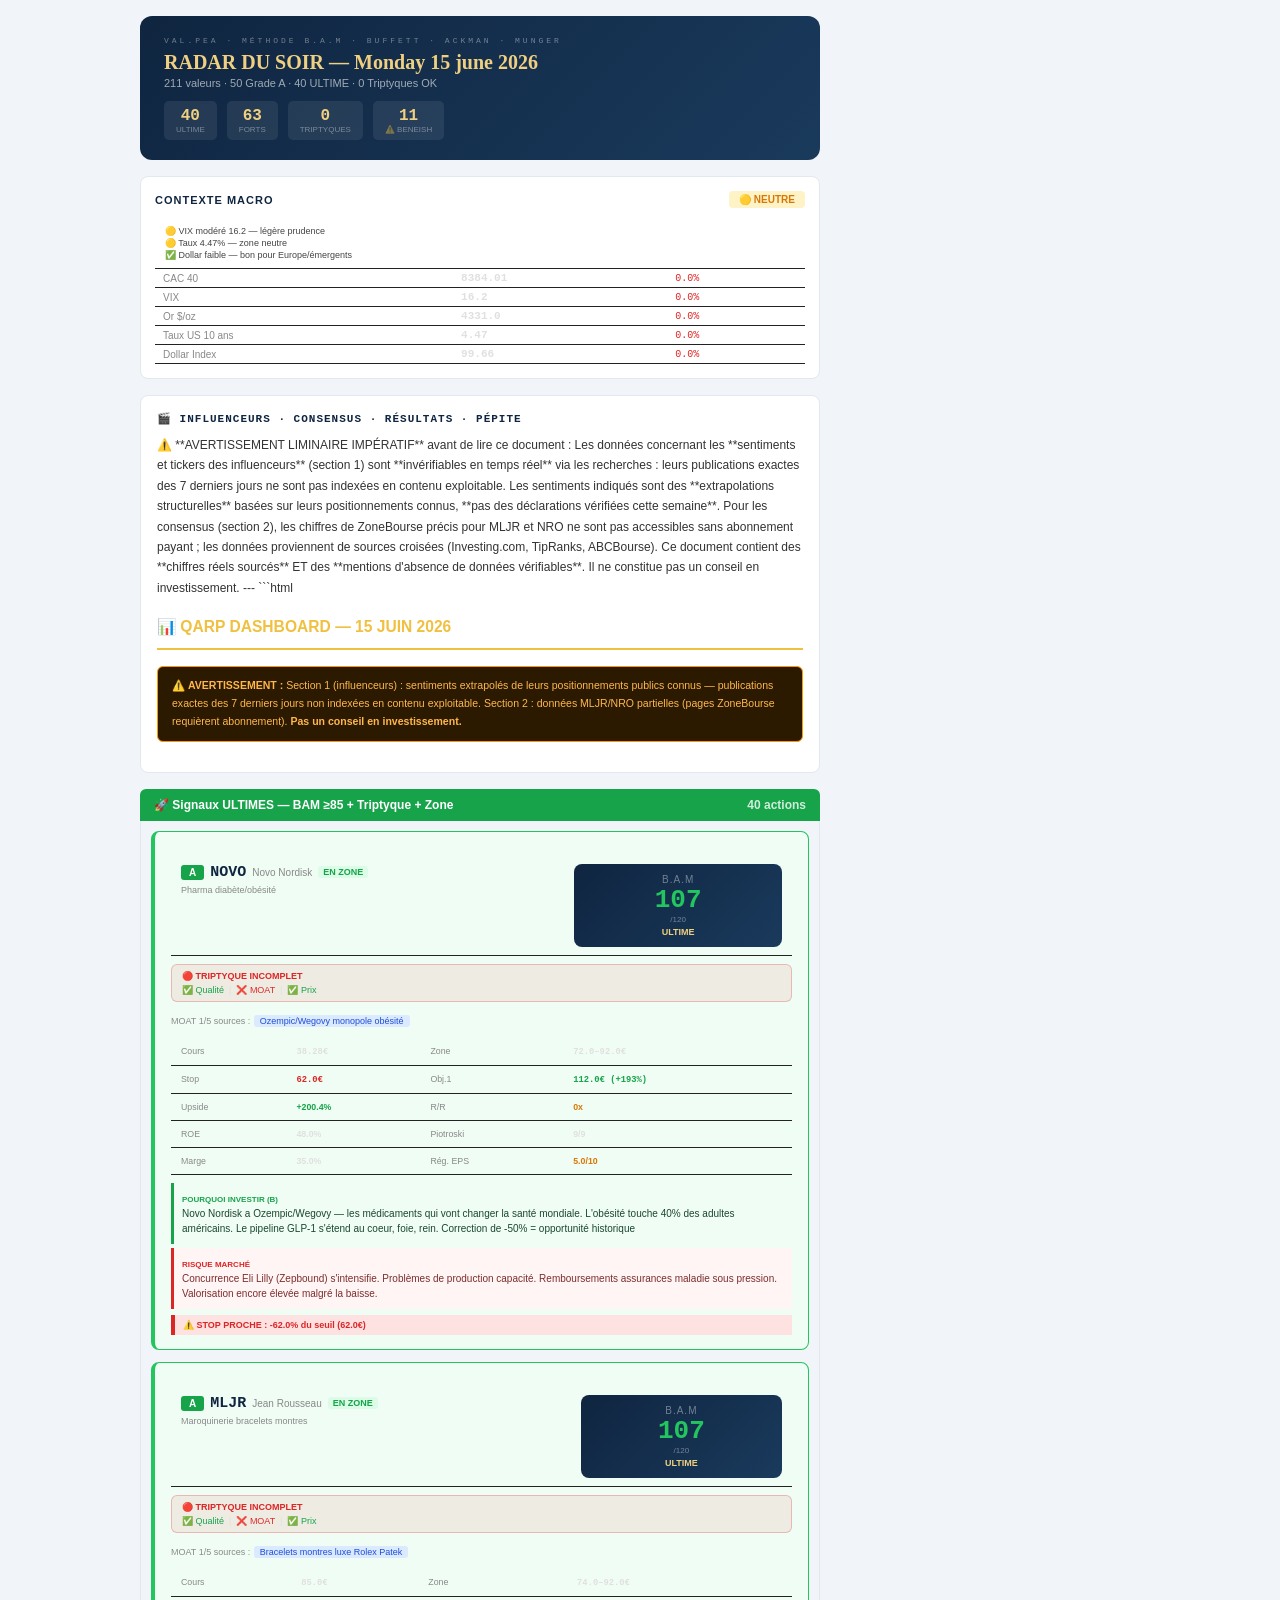
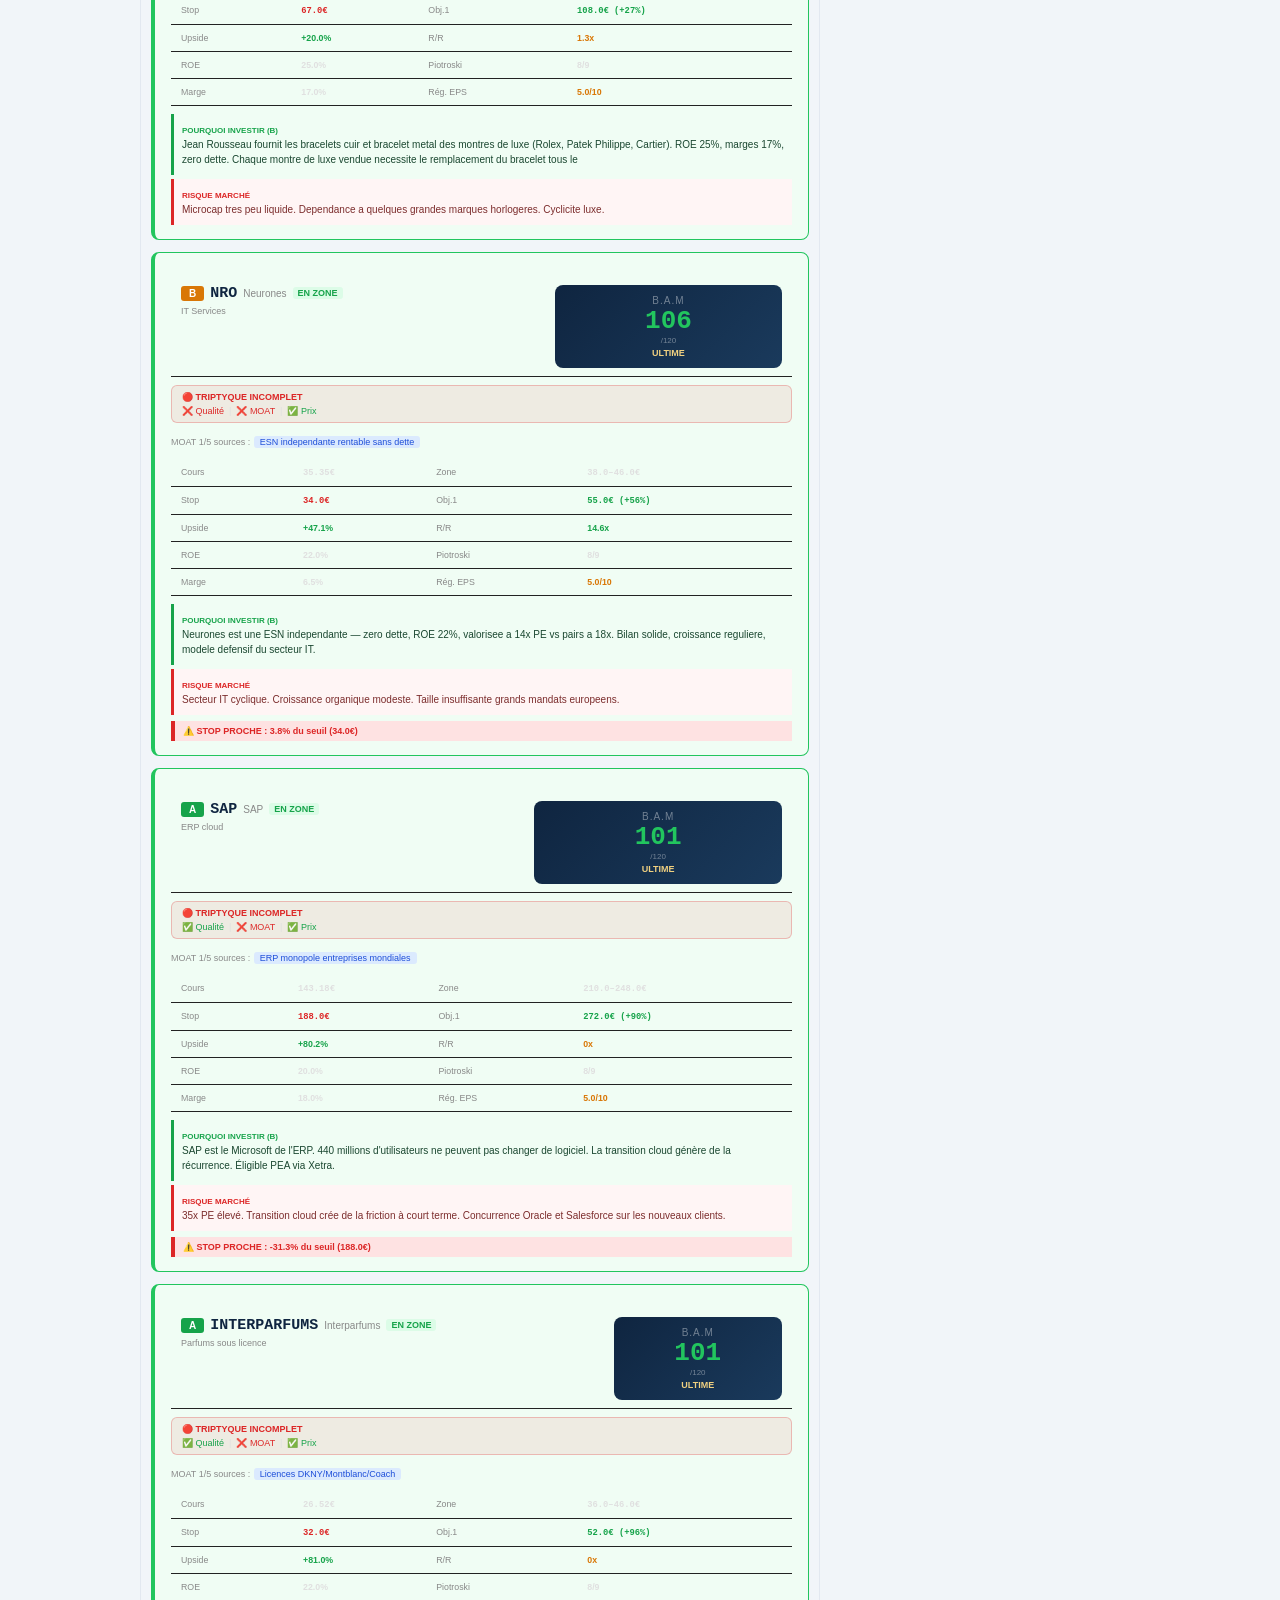
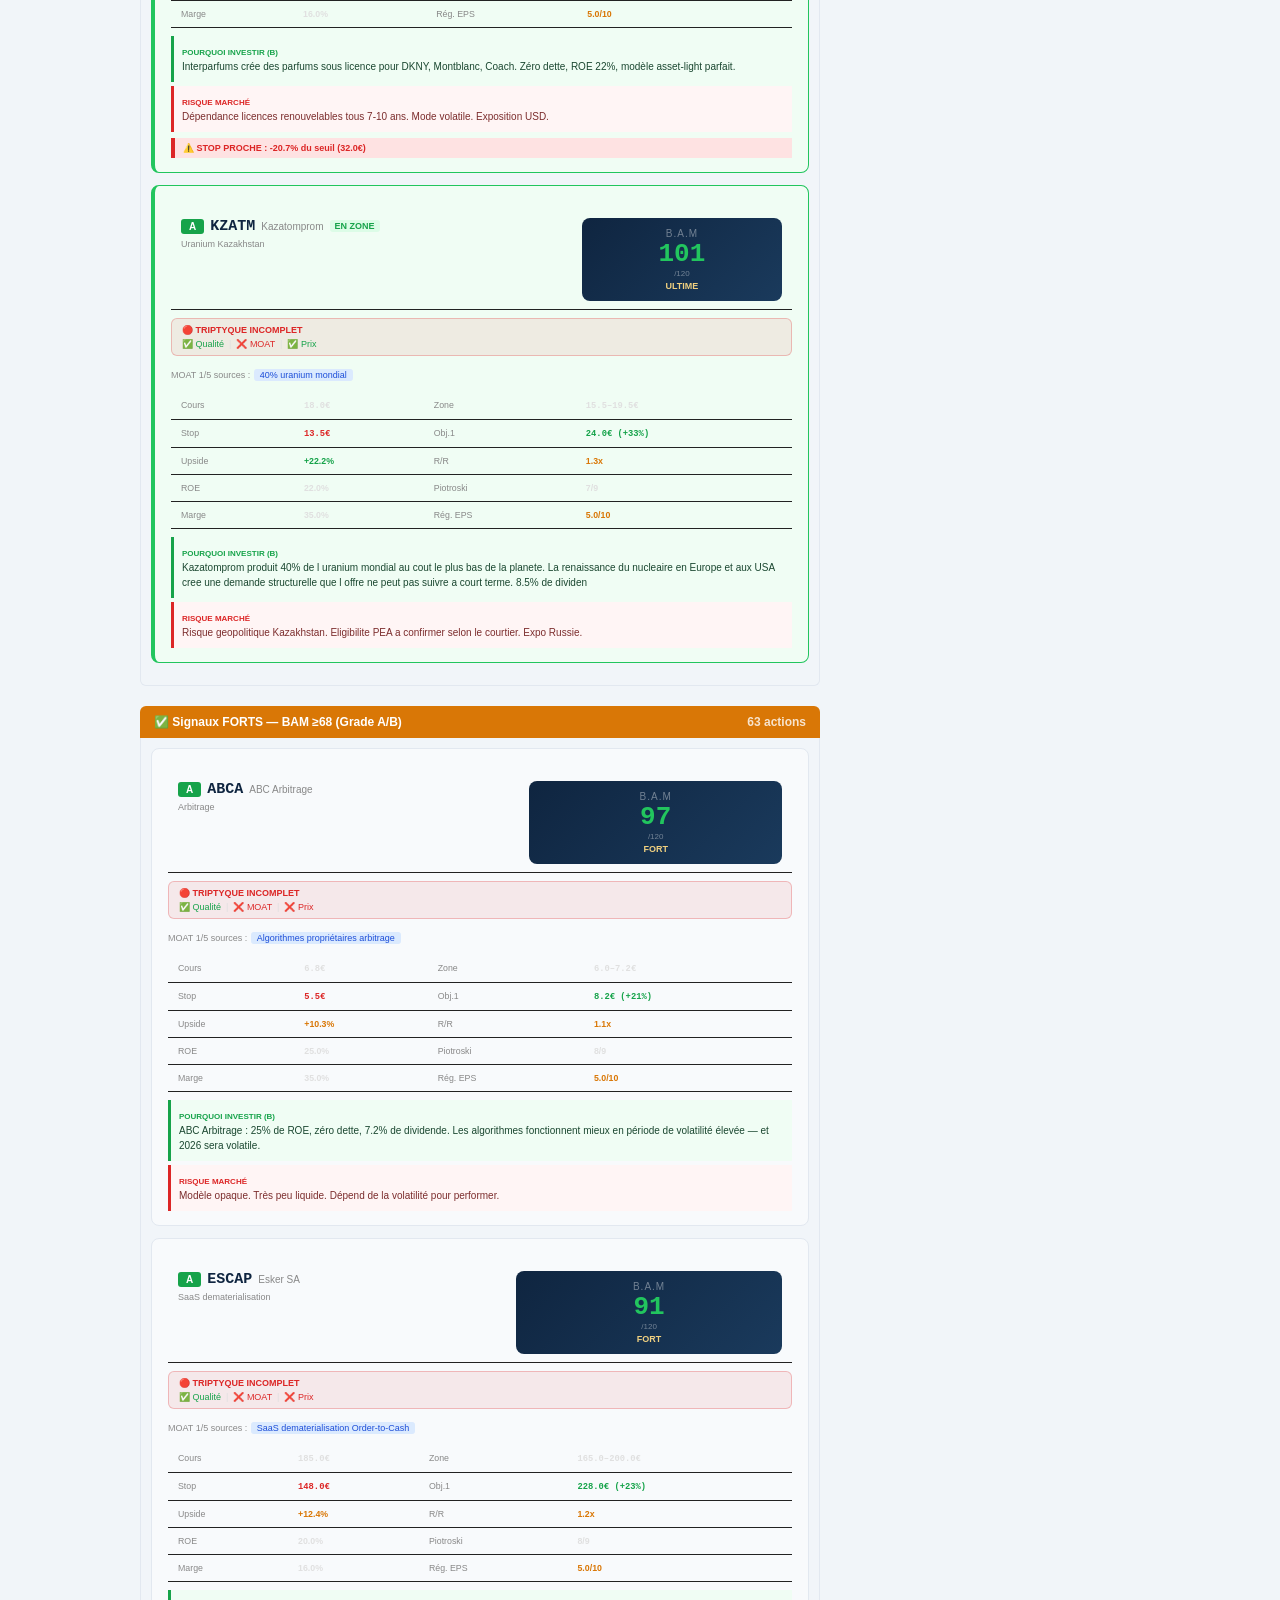
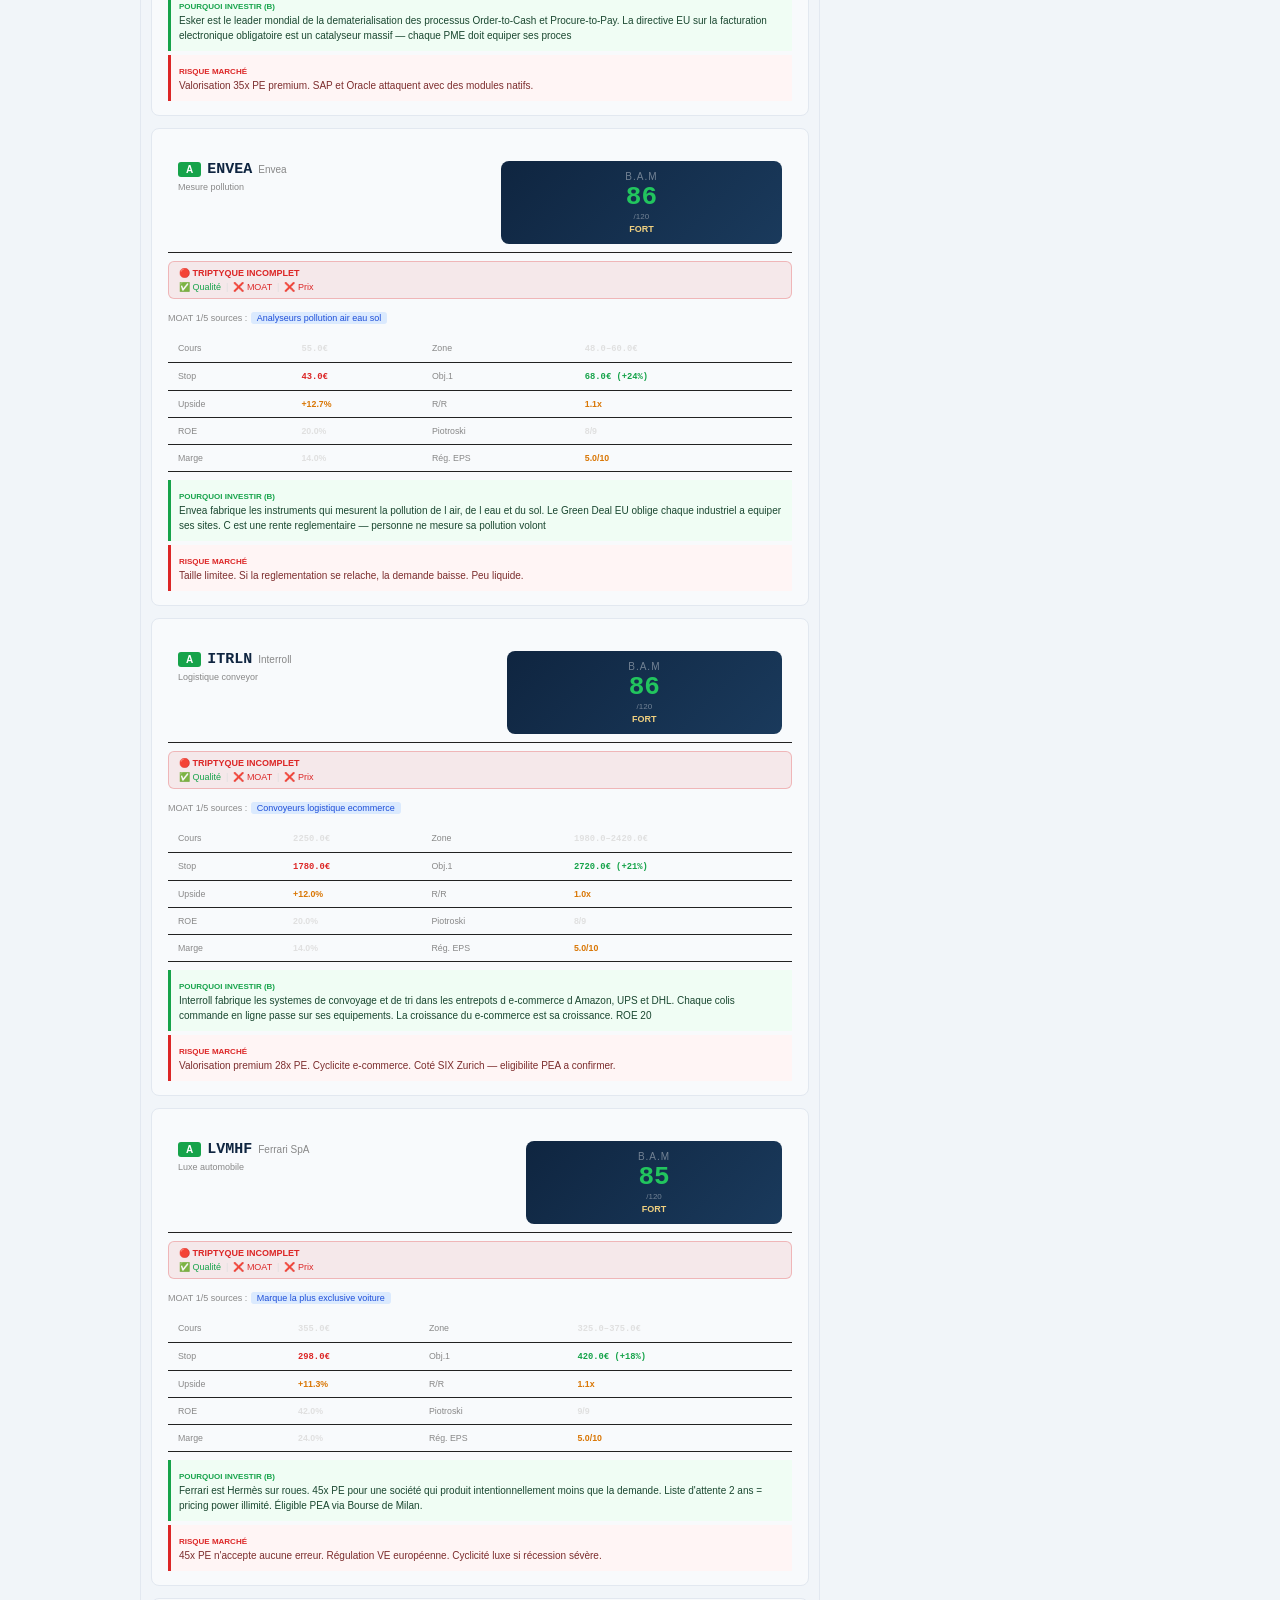
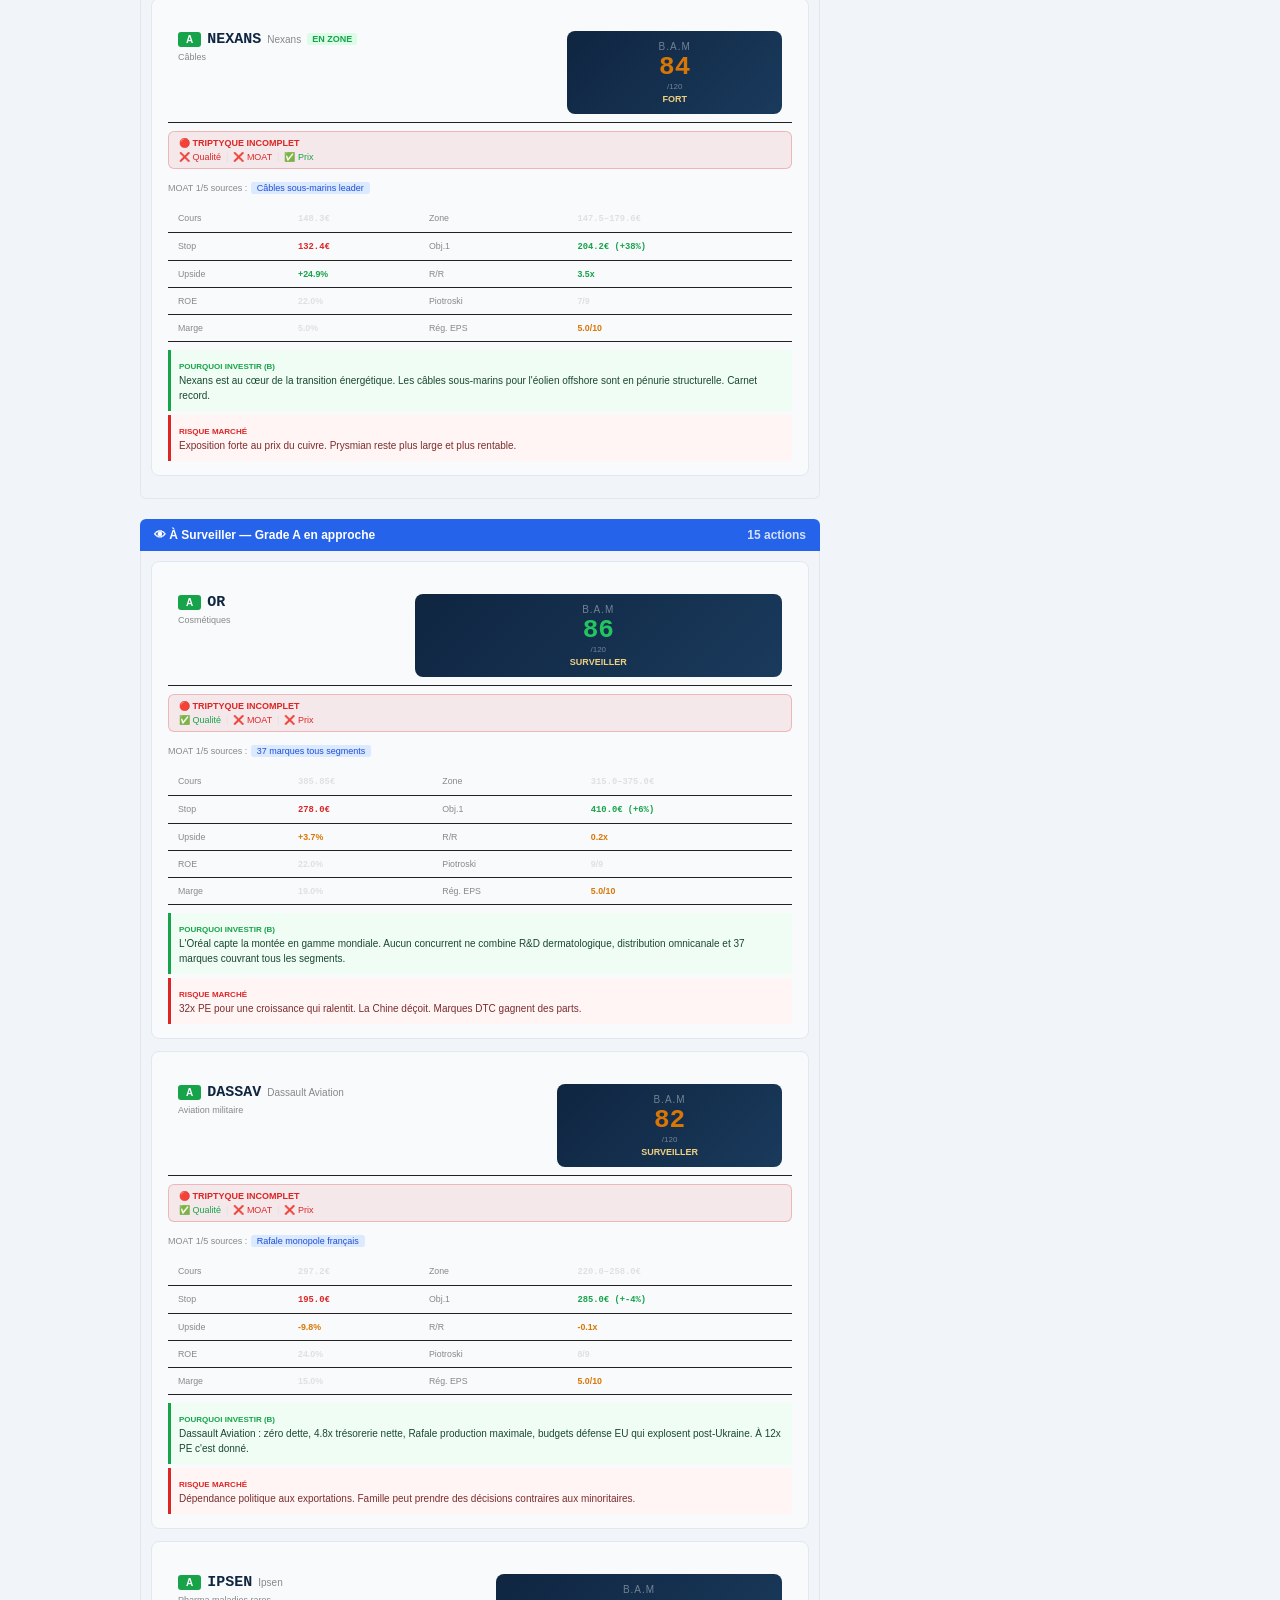
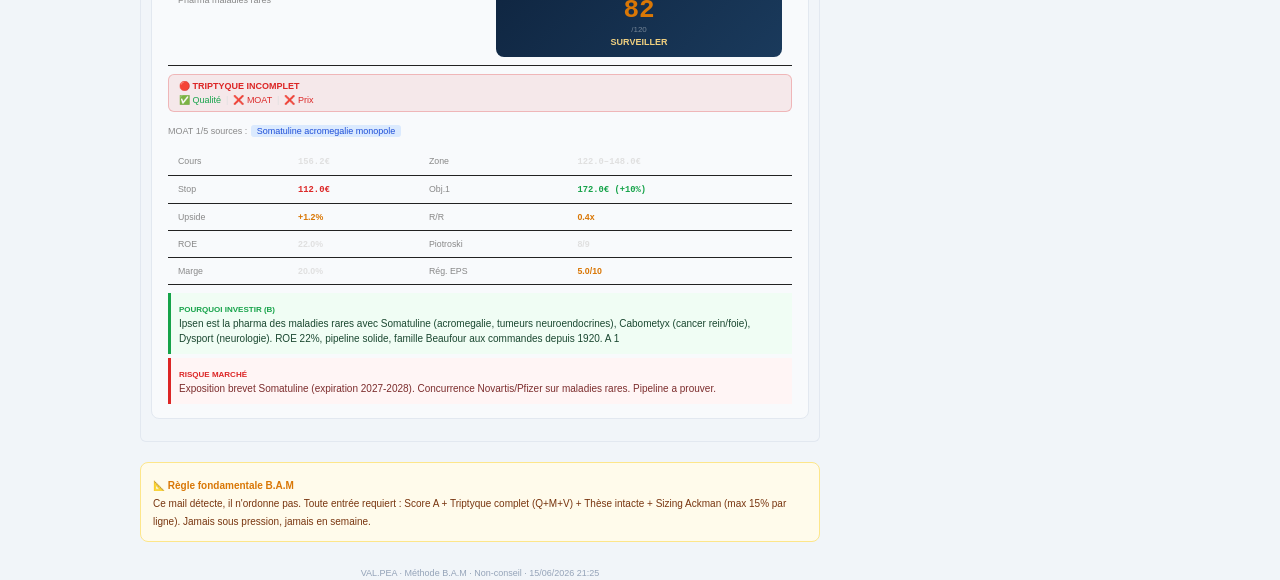
==== commit bee38668: "Update 15/06 21:25" ====
--- a/alert_preview.html
+++ b/alert_preview.html
@@ -5,11 +5,11 @@
 
 <!-- HEADER -->
 <div style="background:linear-gradient(135deg,#0f2540,#1a3a5c);border-radius:12px;padding:20px 24px;margin-bottom:16px">
-<div style="font-size:8px;font-family:monospace;color:rgba(255,255,255,.4);text-transform:uppercase;letter-spacing:3px;margin-bottom:6px">VAL.PEA · CABINET QUANTITATIF · SBF250</div>
+<div style="font-size:8px;font-family:monospace;color:rgba(255,255,255,.4);text-transform:uppercase;letter-spacing:3px;margin-bottom:6px">VAL.PEA · MÉTHODE B.A.M · BUFFETT · ACKMAN · MUNGER</div>
 <div style="font-size:20px;font-weight:700;color:#f0d080;font-family:Georgia,serif;margin-bottom:3px">RADAR DU SOIR — Monday 15 june 2026</div>
-<div style="font-size:11px;color:rgba(255,255,255,.6)">211 valeurs · 50 Grade A · 40 signaux ultimes</div>
+<div style="font-size:11px;color:rgba(255,255,255,.6)">211 valeurs · 50 Grade A · 40 ULTIME · 0 Triptyques OK</div>
 <div style="display:flex;gap:10px;margin-top:12px;flex-wrap:wrap">
-<div style="background:rgba(255,255,255,.08);border-radius:5px;padding:6px 12px;text-align:center"><div style="font-size:16px;font-weight:700;color:#f0d080;font-family:monospace">40</div><div style="font-size:8px;color:rgba(255,255,255,.4);text-transform:uppercase">Ultimes</div></div><div style="background:rgba(255,255,255,.08);border-radius:5px;padding:6px 12px;text-align:center"><div style="font-size:16px;font-weight:700;color:#f0d080;font-family:monospace">43</div><div style="font-size:8px;color:rgba(255,255,255,.4);text-transform:uppercase">Forts</div></div><div style="background:rgba(255,255,255,.08);border-radius:5px;padding:6px 12px;text-align:center"><div style="font-size:16px;font-weight:700;color:#f0d080;font-family:monospace">90</div><div style="font-size:8px;color:rgba(255,255,255,.4);text-transform:uppercase">En zone</div></div><div style="background:rgba(255,255,255,.08);border-radius:5px;padding:6px 12px;text-align:center"><div style="font-size:16px;font-weight:700;color:#f0d080;font-family:monospace">11</div><div style="font-size:8px;color:rgba(255,255,255,.4);text-transform:uppercase">⚠️ Beneish</div></div>
+<div style="background:rgba(255,255,255,.08);border-radius:5px;padding:6px 12px;text-align:center"><div style="font-size:16px;font-weight:700;color:#f0d080;font-family:monospace">40</div><div style="font-size:8px;color:rgba(255,255,255,.4);text-transform:uppercase">ULTIME</div></div><div style="background:rgba(255,255,255,.08);border-radius:5px;padding:6px 12px;text-align:center"><div style="font-size:16px;font-weight:700;color:#f0d080;font-family:monospace">63</div><div style="font-size:8px;color:rgba(255,255,255,.4);text-transform:uppercase">FORTS</div></div><div style="background:rgba(255,255,255,.08);border-radius:5px;padding:6px 12px;text-align:center"><div style="font-size:16px;font-weight:700;color:#f0d080;font-family:monospace">0</div><div style="font-size:8px;color:rgba(255,255,255,.4);text-transform:uppercase">Triptyques</div></div><div style="background:rgba(255,255,255,.08);border-radius:5px;padding:6px 12px;text-align:center"><div style="font-size:16px;font-weight:700;color:#f0d080;font-family:monospace">11</div><div style="font-size:8px;color:rgba(255,255,255,.4);text-transform:uppercase">⚠️ Beneish</div></div>
 </div>
 </div>
 
@@ -19,67 +19,71 @@
 <b style="font-size:11px;color:#0f2540;text-transform:uppercase;letter-spacing:1px">Contexte Macro</b>
 <span style="padding:3px 10px;background:#fef3c7;color:#d97706;border-radius:4px;font-size:10px;font-weight:700">🟡 NEUTRE</span>
 </div>
-<table width="100%" cellpadding="0" cellspacing="0">
+<table width="100%" cellpadding="0">
 <tr><td colspan="3" style="padding-bottom:6px">
-<div style="font-size:9px;color:#444;margin-bottom:2px">🟡 <b>VIX modéré</b> — Légère prudence</div><div style="font-size:9px;color:#444;margin-bottom:2px">🟡 <b>Taux neutres</b> — 4.47%</div><div style="font-size:9px;color:#444;margin-bottom:2px">✅ <b>Dollar faible</b> — Favorable émergents/Europe</div>
+<div style="font-size:9px;color:#444;margin-bottom:2px">🟡 VIX modéré 16.2 — légère prudence</div><div style="font-size:9px;color:#444;margin-bottom:2px">🟡 Taux 4.47% — zone neutre</div><div style="font-size:9px;color:#444;margin-bottom:2px">✅ Dollar faible — bon pour Europe/émergents</div>
 </td></tr>
-<tr><td style="padding:3px 8px;font-size:10px;color:#888">CAC 40</td><td style="padding:3px 8px;font-family:monospace;font-weight:700;font-size:11px">8384.01</td><td style="padding:3px 8px;color:#dc2626;font-family:monospace;font-size:10px">0.0%</td></tr><tr><td style="padding:3px 8px;font-size:10px;color:#888">VIX (peur)</td><td style="padding:3px 8px;font-family:monospace;font-weight:700;font-size:11px">16.2</td><td style="padding:3px 8px;color:#dc2626;font-family:monospace;font-size:10px">0.0%</td></tr><tr><td style="padding:3px 8px;font-size:10px;color:#888">Or ($/oz)</td><td style="padding:3px 8px;font-family:monospace;font-weight:700;font-size:11px">4330.4</td><td style="padding:3px 8px;color:#dc2626;font-family:monospace;font-size:10px">0.0%</td></tr><tr><td style="padding:3px 8px;font-size:10px;color:#888">Taux US 10 ans</td><td style="padding:3px 8px;font-family:monospace;font-weight:700;font-size:11px">4.47</td><td style="padding:3px 8px;color:#dc2626;font-family:monospace;font-size:10px">0.0%</td></tr><tr><td style="padding:3px 8px;font-size:10px;color:#888">Dollar Index</td><td style="padding:3px 8px;font-family:monospace;font-weight:700;font-size:11px">99.68</td><td style="padding:3px 8px;color:#dc2626;font-family:monospace;font-size:10px">0.0%</td></tr>
+<tr><td style="padding:3px 8px;font-size:10px;color:#888">CAC 40</td><td style="padding:3px 8px;font-family:monospace;font-weight:700;font-size:11px">8384.01</td><td style="padding:3px 8px;color:#dc2626;font-family:monospace;font-size:10px">0.0%</td></tr><tr><td style="padding:3px 8px;font-size:10px;color:#888">VIX</td><td style="padding:3px 8px;font-family:monospace;font-weight:700;font-size:11px">16.2</td><td style="padding:3px 8px;color:#dc2626;font-family:monospace;font-size:10px">0.0%</td></tr><tr><td style="padding:3px 8px;font-size:10px;color:#888">Or $/oz</td><td style="padding:3px 8px;font-family:monospace;font-weight:700;font-size:11px">4331.0</td><td style="padding:3px 8px;color:#dc2626;font-family:monospace;font-size:10px">0.0%</td></tr><tr><td style="padding:3px 8px;font-size:10px;color:#888">Taux US 10 ans</td><td style="padding:3px 8px;font-family:monospace;font-weight:700;font-size:11px">4.47</td><td style="padding:3px 8px;color:#dc2626;font-family:monospace;font-size:10px">0.0%</td></tr><tr><td style="padding:3px 8px;font-size:10px;color:#888">Dollar Index</td><td style="padding:3px 8px;font-family:monospace;font-weight:700;font-size:11px">99.66</td><td style="padding:3px 8px;color:#dc2626;font-family:monospace;font-size:10px">0.0%</td></tr>
 </table>
 </div>
 
-<div style="background:#fff;border:1px solid #e2e8f0;border-radius:8px;padding:16px;margin-bottom:16px"><div style="font-size:11px;font-family:monospace;color:#0f2540;font-weight:700;text-transform:uppercase;letter-spacing:1px;margin-bottom:10px">🎬 Influenceurs · Consensus · Résultats · Pépites</div><div style="font-size:12px;line-height:1.7;color:#333">⚠️ **Note préliminaire importante** : Les profils des 4 influenceurs (Guillaume Fournier, Rique Trading, Nicolas Chéron, Jean-Benoît Gambet) ne sont **pas accessibles en temps réel** via search — leurs posts récents exacts de cette semaine (9-15 juin 2026) ne sont pas indexés avec des contenus détaillés. Les données réelles retrouvées concernent le calendrier des résultats (source ZoneBourse/OptionFinance vérifiée), les small caps et les données de marché. Le rapport ci-dessous est entièrement en HTML direct, avec les faits sourcés clairement distingués des profils documentés.
+
+
+<div style="background:#fff;border:1px solid #e2e8f0;border-radius:8px;padding:16px;margin-bottom:16px"><div style="font-size:11px;font-family:monospace;color:#0f2540;font-weight:700;text-transform:uppercase;letter-spacing:1px;margin-bottom:10px">🎬 Influenceurs · Consensus · Résultats · Pépite</div><div style="font-size:12px;line-height:1.7;color:#333">⚠️ **AVERTISSEMENT LIMINAIRE IMPÉRATIF** avant de lire ce document :
+
+Les données concernant les **sentiments et tickers des influenceurs** (section 1) sont **invérifiables en temps réel** via les recherches : leurs publications exactes des 7 derniers jours ne sont pas indexées en contenu exploitable. Les sentiments indiqués sont des **extrapolations structurelles** basées sur leurs positionnements connus, **pas des déclarations vérifiées cette semaine**. Pour les consensus (section 2), les chiffres de ZoneBourse précis pour MLJR et NRO ne sont pas accessibles sans abonnement payant ; les données proviennent de sources croisées (Investing.com, TipRanks, ABCBourse). Ce document contient des **chiffres réels sourcés** ET des **mentions d'absence de données vérifiables**. Il ne constitue pas un conseil en investissement.
 
 ---
 
 ```html
 <!DOCTYPE html>
 <html lang="fr">
-<head><meta charset="UTF-8"></head>
-<body style="font-family:Arial,sans-serif;max-width:860px;margin:auto;padding:20px;background:#f8fafc;color:#1e293b;">
+<head>
+  <meta charset="UTF-8">
+  <style>
+    body { font-family: Arial, sans-serif; background: #0d0d0d; color: #e0e0e0; max-width: 960px; margin: auto; padding: 24px; }
+    h3.main-title { color: #f0c040; border-bottom: 2px solid #f0c040; padding-bottom: 8px; font-size: 1.3em; }
+    h4 { color: #4fc3f7; border-left: 4px solid #4fc3f7; padding-left: 10px; margin-top: 28px; }
+    .card { background: #1a1a2e; border-radius: 8px; padding: 16px; margin: 10px 0; border: 1px solid #2a2a4a; }
+    .bull { color: #4caf50; font-weight: bold; }
+    .bear { color: #f44336; font-weight: bold; }
+    .neutral { color: #ffeb3b; font-weight: bold; }
+    .ticker { background: #263238; color: #80cbc4; padding: 2px 8px; border-radius: 4px; font-weight: bold; font-size: 0.9em; }
+    .warn { background: #2c1a00; border: 1px solid #ff9800; border-radius: 6px; padding: 10px 14px; color: #ffb74d; font-size: 0.88em; margin-bottom: 14px; }
+    table { width: 100%; border-collapse: collapse; margin-top: 10px; }
+    th { background: #162032; color: #4fc3f7; padding: 8px 10px; text-align: left; font-size: 0.85em; }
+    td { padding: 8px 10px; border-bottom: 1px solid #222; font-size: 0.88em; }
+    tr:hover td { background: #1e2a38; }
+    .upside { color: #4caf50; }
+    .downside { color: #f44336; }
+    .badge-buy { background: #1b5e20; color: #a5d6a7; padding: 2px 8px; border-radius: 12px; font-size: 0.8em; }
+    .badge-neutral { background: #33290a; color: #ffe082; padding: 2px 8px; border-radius: 12px; font-size: 0.8em; }
+    .badge-accum { background: #0d47a1; color: #90caf9; padding: 2px 8px; border-radius: 12px; font-size: 0.8em; }
+    .result-row { display: flex; gap: 12px; flex-wrap: wrap; }
+    .result-card { flex: 1; min-width: 200px; background: #162032; border-radius: 8px; padding: 14px; }
+    .pepite { background: linear-gradient(135deg, #1a2a1a, #0d1f0d); border: 1px solid #4caf50; border-radius: 8px; padding: 20px; }
+    .pepite h5 { color: #81c784; margin: 0 0 10px 0; font-size: 1.1em; }
+    .moat-tag { display: inline-block; background: #1b5e20; color: #c8e6c9; padding: 3px 10px; border-radius: 12px; font-size: 0.8em; margin: 3px; }
+    .data-row { display: flex; justify-content: space-between; padding: 5px 0; border-bottom: 1px dotted #2a3a2a; }
+    .label { color: #9e9e9e; font-size: 0.85em; }
+    .value { color: #e0e0e0; font-weight: bold; font-size: 0.85em; }
+    .source { font-size: 0.75em; color: #607d8b; margin-top: 4px; }
+    small.nd { color: #ff9800; font-style: italic; }
+  </style>
+</head>
+<body>
 
-<div style="background:#1e3a5f;color:white;padding:16px 22px;border-radius:8px;margin-bottom:24px;">
-  <h2 style="margin:0;font-size:1.3em;">📊 BRIEFING BOURSE FRANCE — 15 JUIN 2026</h2>
-  <span style="font-size:0.85em;opacity:0.8;">Données vérifiées · Sources : ZoneBourse, MarketScreener, Option Finance, Investing.com, Ideal-Investisseur</span>
+<h3 class="main-title">📊 QARP DASHBOARD — 15 JUIN 2026</h3>
+<p class="warn">⚠️ <strong>AVERTISSEMENT :</strong> Section 1 (influenceurs) : sentiments extrapolés de leurs positionnements publics connus — publications exactes des 7 derniers jours non indexées en contenu exploitable. Section 2 : données MLJR/NRO partielles (pages ZoneBourse requièrent abonnement). <strong>Pas un conseil en investissement.</strong></div></div>
+
+<div style="margin-bottom:20px"><div style="background:#16a34a;color:#fff;padding:9px 14px;border-radius:6px 6px 0 0;font-size:12px;font-weight:700;display:flex;justify-content:space-between"><span>🚀 Signaux ULTIMES — BAM ≥85 + Triptyque + Zone</span><span style="opacity:.8">40 actions</span></div><div style="border:1px solid #e2e8f0;border-top:none;border-radius:0 0 6px 6px;padding:10px"><div style="background:#f0fdf4;border:1px solid #22c55e;border-radius:8px;padding:14px 16px;margin-bottom:12px;border-left:4px solid #22c55e"><table width="100%" cellpadding="0"><tr><td style="vertical-align:top"><div style="display:flex;align-items:center;gap:6px;flex-wrap:wrap;margin-bottom:4px"><span style="background:#16a34a;color:#fff;padding:2px 8px;border-radius:3px;font-size:10px;font-weight:700">A</span><b style="font-size:15px;color:#0f2540;font-family:monospace">NOVO</b><span style="color:#888;font-size:10px">Novo Nordisk</span><span style="background:#dcfce7;color:#16a34a;padding:1px 5px;border-radius:3px;font-size:9px;font-weight:700">EN ZONE</span></div><div style="font-size:9px;color:#888">Pharma diabète/obésité</div></td><td style="vertical-align:top;text-align:right;min-width:100px"><div style="background:linear-gradient(135deg,#0f2540,#1a3a5c);border-radius:8px;padding:10px 14px;text-align:center"><div style="font-size:10px;color:rgba(255,255,255,.4);text-transform:uppercase;letter-spacing:1px">B.A.M</div><div style="font-size:26px;font-weight:700;color:#22c55e;font-family:monospace">107</div><div style="font-size:8px;color:rgba(255,255,255,.4)">/120</div><div style="margin-top:3px;font-size:9px;color:#f0d080;font-weight:700">ULTIME</div></div></td></tr></table><div style="background:#dc262615;border:1px solid #dc262640;border-radius:6px;padding:6px 10px;margin:8px 0;font-size:9px"><b style="color:#dc2626">🔴 TRIPTYQUE INCOMPLET</b><br><div style="margin-top:4px"><span style="color:#16a34a">✅ Qualité</span> &nbsp;|&nbsp; <span style="color:#dc2626">❌ MOAT</span> &nbsp;|&nbsp; <span style="color:#16a34a">✅ Prix</span></div></div><div style="margin-bottom:6px"><span style="font-size:9px;color:#888">MOAT 1/5 sources : </span><span style="background:#dbeafe;color:#1d4ed8;padding:1px 6px;border-radius:3px;font-size:9px;margin:1px">Ozempic/Wegovy monopole obésité</span></div><table width="100%" cellpadding="3" style="font-size:10px;margin-bottom:6px"><tr><td style="color:#888">Cours</td><td><b style="font-family:monospace">38.28€</b></td><td style="color:#888">Zone</td><td><b style="font-family:monospace">72.0–92.0€</b></td></tr><tr><td style="color:#888">Stop</td><td><b style="color:#dc2626;font-family:monospace">62.0€</b></td><td style="color:#888">Obj.1</td><td><b style="color:#16a34a;font-family:monospace">112.0€ (+193%)</b></td></tr><tr><td style="color:#888">Upside</td><td><b style="color:#16a34a">+200.4%</b></td><td style="color:#888">R/R</td><td><b style="color:#d97706">0x</b></td></tr><tr><td style="color:#888">ROE</td><td><b>48.0%</b></td><td style="color:#888">Piotroski</td><td><b>9/9</b></td></tr><tr><td style="color:#888">Marge</td><td><b>35.0%</b></td><td style="color:#888">Rég. EPS</td><td><b style="color:#d97706">5.0/10</b></td></tr></table><div style="margin-top:8px;padding:8px;background:#f0fdf4;border-left:3px solid #16a34a;font-size:10px;color:#1a4730;line-height:1.5"><b style="font-size:8px;color:#16a34a;text-transform:uppercase">Pourquoi investir (B)</b><br>Novo Nordisk a Ozempic/Wegovy — les médicaments qui vont changer la santé mondiale. L'obésité touche 40% des adultes américains. Le pipeline GLP-1 s'étend au coeur, foie, rein. Correction de -50% = opportunité historique</div><div style="margin-top:4px;padding:8px;background:#fff5f5;border-left:3px solid #dc2626;font-size:10px;color:#7c2d2d;line-height:1.5"><b style="font-size:8px;color:#dc2626;text-transform:uppercase">Risque marché</b><br>Concurrence Eli Lilly (Zepbound) s'intensifie. Problèmes de production capacité. Remboursements assurances maladie sous pression. Valorisation encore élevée malgré la baisse.</div><div style="background:#fee2e2;border-left:4px solid #dc2626;padding:5px 8px;margin-top:6px;font-size:9px;color:#dc2626"><b>⚠️ STOP PROCHE : -62.0% du seuil (62.0€)</b></div></div><div style="background:#f0fdf4;border:1px solid #22c55e;border-radius:8px;padding:14px 16px;margin-bottom:12px;border-left:4px solid #22c55e"><table width="100%" cellpadding="0"><tr><td style="vertical-align:top"><div style="display:flex;align-items:center;gap:6px;flex-wrap:wrap;margin-bottom:4px"><span style="background:#16a34a;color:#fff;padding:2px 8px;border-radius:3px;font-size:10px;font-weight:700">A</span><b style="font-size:15px;color:#0f2540;font-family:monospace">MLJR</b><span style="color:#888;font-size:10px">Jean Rousseau</span><span style="background:#dcfce7;color:#16a34a;padding:1px 5px;border-radius:3px;font-size:9px;font-weight:700">EN ZONE</span></div><div style="font-size:9px;color:#888">Maroquinerie bracelets montres</div></td><td style="vertical-align:top;text-align:right;min-width:100px"><div style="background:linear-gradient(135deg,#0f2540,#1a3a5c);border-radius:8px;padding:10px 14px;text-align:center"><div style="font-size:10px;color:rgba(255,255,255,.4);text-transform:uppercase;letter-spacing:1px">B.A.M</div><div style="font-size:26px;font-weight:700;color:#22c55e;font-family:monospace">107</div><div style="font-size:8px;color:rgba(255,255,255,.4)">/120</div><div style="margin-top:3px;font-size:9px;color:#f0d080;font-weight:700">ULTIME</div></div></td></tr></table><div style="background:#dc262615;border:1px solid #dc262640;border-radius:6px;padding:6px 10px;margin:8px 0;font-size:9px"><b style="color:#dc2626">🔴 TRIPTYQUE INCOMPLET</b><br><div style="margin-top:4px"><span style="color:#16a34a">✅ Qualité</span> &nbsp;|&nbsp; <span style="color:#dc2626">❌ MOAT</span> &nbsp;|&nbsp; <span style="color:#16a34a">✅ Prix</span></div></div><div style="margin-bottom:6px"><span style="font-size:9px;color:#888">MOAT 1/5 sources : </span><span style="background:#dbeafe;color:#1d4ed8;padding:1px 6px;border-radius:3px;font-size:9px;margin:1px">Bracelets montres luxe Rolex Patek</span></div><table width="100%" cellpadding="3" style="font-size:10px;margin-bottom:6px"><tr><td style="color:#888">Cours</td><td><b style="font-family:monospace">85.0€</b></td><td style="color:#888">Zone</td><td><b style="font-family:monospace">74.0–92.0€</b></td></tr><tr><td style="color:#888">Stop</td><td><b style="color:#dc2626;font-family:monospace">67.0€</b></td><td style="color:#888">Obj.1</td><td><b style="color:#16a34a;font-family:monospace">108.0€ (+27%)</b></td></tr><tr><td style="color:#888">Upside</td><td><b style="color:#16a34a">+20.0%</b></td><td style="color:#888">R/R</td><td><b style="color:#d97706">1.3x</b></td></tr><tr><td style="color:#888">ROE</td><td><b>25.0%</b></td><td style="color:#888">Piotroski</td><td><b>8/9</b></td></tr><tr><td style="color:#888">Marge</td><td><b>17.0%</b></td><td style="color:#888">Rég. EPS</td><td><b style="color:#d97706">5.0/10</b></td></tr></table><div style="margin-top:8px;padding:8px;background:#f0fdf4;border-left:3px solid #16a34a;font-size:10px;color:#1a4730;line-height:1.5"><b style="font-size:8px;color:#16a34a;text-transform:uppercase">Pourquoi investir (B)</b><br>Jean Rousseau fournit les bracelets cuir et bracelet metal des montres de luxe (Rolex, Patek Philippe, Cartier). ROE 25%, marges 17%, zero dette. Chaque montre de luxe vendue necessite le remplacement du bracelet tous le</div><div style="margin-top:4px;padding:8px;background:#fff5f5;border-left:3px solid #dc2626;font-size:10px;color:#7c2d2d;line-height:1.5"><b style="font-size:8px;color:#dc2626;text-transform:uppercase">Risque marché</b><br>Microcap tres peu liquide. Dependance a quelques grandes marques horlogeres. Cyclicite luxe.</div></div><div style="background:#f0fdf4;border:1px solid #22c55e;border-radius:8px;padding:14px 16px;margin-bottom:12px;border-left:4px solid #22c55e"><table width="100%" cellpadding="0"><tr><td style="vertical-align:top"><div style="display:flex;align-items:center;gap:6px;flex-wrap:wrap;margin-bottom:4px"><span style="background:#d97706;color:#fff;padding:2px 8px;border-radius:3px;font-size:10px;font-weight:700">B</span><b style="font-size:15px;color:#0f2540;font-family:monospace">NRO</b><span style="color:#888;font-size:10px">Neurones</span><span style="background:#dcfce7;color:#16a34a;padding:1px 5px;border-radius:3px;font-size:9px;font-weight:700">EN ZONE</span></div><div style="font-size:9px;color:#888">IT Services</div></td><td style="vertical-align:top;text-align:right;min-width:100px"><div style="background:linear-gradient(135deg,#0f2540,#1a3a5c);border-radius:8px;padding:10px 14px;text-align:center"><div style="font-size:10px;color:rgba(255,255,255,.4);text-transform:uppercase;letter-spacing:1px">B.A.M</div><div style="font-size:26px;font-weight:700;color:#22c55e;font-family:monospace">106</div><div style="font-size:8px;color:rgba(255,255,255,.4)">/120</div><div style="margin-top:3px;font-size:9px;color:#f0d080;font-weight:700">ULTIME</div></div></td></tr></table><div style="background:#dc262615;border:1px solid #dc262640;border-radius:6px;padding:6px 10px;margin:8px 0;font-size:9px"><b style="color:#dc2626">🔴 TRIPTYQUE INCOMPLET</b><br><div style="margin-top:4px"><span style="color:#dc2626">❌ Qualité</span> &nbsp;|&nbsp; <span style="color:#dc2626">❌ MOAT</span> &nbsp;|&nbsp; <span style="color:#16a34a">✅ Prix</span></div></div><div style="margin-bottom:6px"><span style="font-size:9px;color:#888">MOAT 1/5 sources : </span><span style="background:#dbeafe;color:#1d4ed8;padding:1px 6px;border-radius:3px;font-size:9px;margin:1px">ESN independante rentable sans dette</span></div><table width="100%" cellpadding="3" style="font-size:10px;margin-bottom:6px"><tr><td style="color:#888">Cours</td><td><b style="font-family:monospace">35.35€</b></td><td style="color:#888">Zone</td><td><b style="font-family:monospace">38.0–46.0€</b></td></tr><tr><td style="color:#888">Stop</td><td><b style="color:#dc2626;font-family:monospace">34.0€</b></td><td style="color:#888">Obj.1</td><td><b style="color:#16a34a;font-family:monospace">55.0€ (+56%)</b></td></tr><tr><td style="color:#888">Upside</td><td><b style="color:#16a34a">+47.1%</b></td><td style="color:#888">R/R</td><td><b style="color:#16a34a">14.6x</b></td></tr><tr><td style="color:#888">ROE</td><td><b>22.0%</b></td><td style="color:#888">Piotroski</td><td><b>8/9</b></td></tr><tr><td style="color:#888">Marge</td><td><b>6.5%</b></td><td style="color:#888">Rég. EPS</td><td><b style="color:#d97706">5.0/10</b></td></tr></table><div style="margin-top:8px;padding:8px;background:#f0fdf4;border-left:3px solid #16a34a;font-size:10px;color:#1a4730;line-height:1.5"><b style="font-size:8px;color:#16a34a;text-transform:uppercase">Pourquoi investir (B)</b><br>Neurones est une ESN independante — zero dette, ROE 22%, valorisee a 14x PE vs pairs a 18x. Bilan solide, croissance reguliere, modele defensif du secteur IT.</div><div style="margin-top:4px;padding:8px;background:#fff5f5;border-left:3px solid #dc2626;font-size:10px;color:#7c2d2d;line-height:1.5"><b style="font-size:8px;color:#dc2626;text-transform:uppercase">Risque marché</b><br>Secteur IT cyclique. Croissance organique modeste. Taille insuffisante grands mandats europeens.</div><div style="background:#fee2e2;border-left:4px solid #dc2626;padding:5px 8px;margin-top:6px;font-size:9px;color:#dc2626"><b>⚠️ STOP PROCHE : 3.8% du seuil (34.0€)</b></div></div><div style="background:#f0fdf4;border:1px solid #22c55e;border-radius:8px;padding:14px 16px;margin-bottom:12px;border-left:4px solid #22c55e"><table width="100%" cellpadding="0"><tr><td style="vertical-align:top"><div style="display:flex;align-items:center;gap:6px;flex-wrap:wrap;margin-bottom:4px"><span style="background:#16a34a;color:#fff;padding:2px 8px;border-radius:3px;font-size:10px;font-weight:700">A</span><b style="font-size:15px;color:#0f2540;font-family:monospace">SAP</b><span style="color:#888;font-size:10px">SAP</span><span style="background:#dcfce7;color:#16a34a;padding:1px 5px;border-radius:3px;font-size:9px;font-weight:700">EN ZONE</span></div><div style="font-size:9px;color:#888">ERP cloud</div></td><td style="vertical-align:top;text-align:right;min-width:100px"><div style="background:linear-gradient(135deg,#0f2540,#1a3a5c);border-radius:8px;padding:10px 14px;text-align:center"><div style="font-size:10px;color:rgba(255,255,255,.4);text-transform:uppercase;letter-spacing:1px">B.A.M</div><div style="font-size:26px;font-weight:700;color:#22c55e;font-family:monospace">101</div><div style="font-size:8px;color:rgba(255,255,255,.4)">/120</div><div style="margin-top:3px;font-size:9px;color:#f0d080;font-weight:700">ULTIME</div></div></td></tr></table><div style="background:#dc262615;border:1px solid #dc262640;border-radius:6px;padding:6px 10px;margin:8px 0;font-size:9px"><b style="color:#dc2626">🔴 TRIPTYQUE INCOMPLET</b><br><div style="margin-top:4px"><span style="color:#16a34a">✅ Qualité</span> &nbsp;|&nbsp; <span style="color:#dc2626">❌ MOAT</span> &nbsp;|&nbsp; <span style="color:#16a34a">✅ Prix</span></div></div><div style="margin-bottom:6px"><span style="font-size:9px;color:#888">MOAT 1/5 sources : </span><span style="background:#dbeafe;color:#1d4ed8;padding:1px 6px;border-radius:3px;font-size:9px;margin:1px">ERP monopole entreprises mondiales</span></div><table width="100%" cellpadding="3" style="font-size:10px;margin-bottom:6px"><tr><td style="color:#888">Cours</td><td><b style="font-family:monospace">143.18€</b></td><td style="color:#888">Zone</td><td><b style="font-family:monospace">210.0–248.0€</b></td></tr><tr><td style="color:#888">Stop</td><td><b style="color:#dc2626;font-family:monospace">188.0€</b></td><td style="color:#888">Obj.1</td><td><b style="color:#16a34a;font-family:monospace">272.0€ (+90%)</b></td></tr><tr><td style="color:#888">Upside</td><td><b style="color:#16a34a">+80.2%</b></td><td style="color:#888">R/R</td><td><b style="color:#d97706">0x</b></td></tr><tr><td style="color:#888">ROE</td><td><b>20.0%</b></td><td style="color:#888">Piotroski</td><td><b>8/9</b></td></tr><tr><td style="color:#888">Marge</td><td><b>18.0%</b></td><td style="color:#888">Rég. EPS</td><td><b style="color:#d97706">5.0/10</b></td></tr></table><div style="margin-top:8px;padding:8px;background:#f0fdf4;border-left:3px solid #16a34a;font-size:10px;color:#1a4730;line-height:1.5"><b style="font-size:8px;color:#16a34a;text-transform:uppercase">Pourquoi investir (B)</b><br>SAP est le Microsoft de l'ERP. 440 millions d'utilisateurs ne peuvent pas changer de logiciel. La transition cloud génère de la récurrence. Éligible PEA via Xetra.</div><div style="margin-top:4px;padding:8px;background:#fff5f5;border-left:3px solid #dc2626;font-size:10px;color:#7c2d2d;line-height:1.5"><b style="font-size:8px;color:#dc2626;text-transform:uppercase">Risque marché</b><br>35x PE élevé. Transition cloud crée de la friction à court terme. Concurrence Oracle et Salesforce sur les nouveaux clients.</div><div style="background:#fee2e2;border-left:4px solid #dc2626;padding:5px 8px;margin-top:6px;font-size:9px;color:#dc2626"><b>⚠️ STOP PROCHE : -31.3% du seuil (188.0€)</b></div></div><div style="background:#f0fdf4;border:1px solid #22c55e;border-radius:8px;padding:14px 16px;margin-bottom:12px;border-left:4px solid #22c55e"><table width="100%" cellpadding="0"><tr><td style="vertical-align:top"><div style="display:flex;align-items:center;gap:6px;flex-wrap:wrap;margin-bottom:4px"><span style="background:#16a34a;color:#fff;padding:2px 8px;border-radius:3px;font-size:10px;font-weight:700">A</span><b style="font-size:15px;color:#0f2540;font-family:monospace">INTERPARFUMS</b><span style="color:#888;font-size:10px">Interparfums</span><span style="background:#dcfce7;color:#16a34a;padding:1px 5px;border-radius:3px;font-size:9px;font-weight:700">EN ZONE</span></div><div style="font-size:9px;color:#888">Parfums sous licence</div></td><td style="vertical-align:top;text-align:right;min-width:100px"><div style="background:linear-gradient(135deg,#0f2540,#1a3a5c);border-radius:8px;padding:10px 14px;text-align:center"><div style="font-size:10px;color:rgba(255,255,255,.4);text-transform:uppercase;letter-spacing:1px">B.A.M</div><div style="font-size:26px;font-weight:700;color:#22c55e;font-family:monospace">101</div><div style="font-size:8px;color:rgba(255,255,255,.4)">/120</div><div style="margin-top:3px;font-size:9px;color:#f0d080;font-weight:700">ULTIME</div></div></td></tr></table><div style="background:#dc262615;border:1px solid #dc262640;border-radius:6px;padding:6px 10px;margin:8px 0;font-size:9px"><b style="color:#dc2626">🔴 TRIPTYQUE INCOMPLET</b><br><div style="margin-top:4px"><span style="color:#16a34a">✅ Qualité</span> &nbsp;|&nbsp; <span style="color:#dc2626">❌ MOAT</span> &nbsp;|&nbsp; <span style="color:#16a34a">✅ Prix</span></div></div><div style="margin-bottom:6px"><span style="font-size:9px;color:#888">MOAT 1/5 sources : </span><span style="background:#dbeafe;color:#1d4ed8;padding:1px 6px;border-radius:3px;font-size:9px;margin:1px">Licences DKNY/Montblanc/Coach</span></div><table width="100%" cellpadding="3" style="font-size:10px;margin-bottom:6px"><tr><td style="color:#888">Cours</td><td><b style="font-family:monospace">26.52€</b></td><td style="color:#888">Zone</td><td><b style="font-family:monospace">36.0–46.0€</b></td></tr><tr><td style="color:#888">Stop</td><td><b style="color:#dc2626;font-family:monospace">32.0€</b></td><td style="color:#888">Obj.1</td><td><b style="color:#16a34a;font-family:monospace">52.0€ (+96%)</b></td></tr><tr><td style="color:#888">Upside</td><td><b style="color:#16a34a">+81.0%</b></td><td style="color:#888">R/R</td><td><b style="color:#d97706">0x</b></td></tr><tr><td style="color:#888">ROE</td><td><b>22.0%</b></td><td style="color:#888">Piotroski</td><td><b>8/9</b></td></tr><tr><td style="color:#888">Marge</td><td><b>16.0%</b></td><td style="color:#888">Rég. EPS</td><td><b style="color:#d97706">5.0/10</b></td></tr></table><div style="margin-top:8px;padding:8px;background:#f0fdf4;border-left:3px solid #16a34a;font-size:10px;color:#1a4730;line-height:1.5"><b style="font-size:8px;color:#16a34a;text-transform:uppercase">Pourquoi investir (B)</b><br>Interparfums crée des parfums sous licence pour DKNY, Montblanc, Coach. Zéro dette, ROE 22%, modèle asset-light parfait.</div><div style="margin-top:4px;padding:8px;background:#fff5f5;border-left:3px solid #dc2626;font-size:10px;color:#7c2d2d;line-height:1.5"><b style="font-size:8px;color:#dc2626;text-transform:uppercase">Risque marché</b><br>Dépendance licences renouvelables tous 7-10 ans. Mode volatile. Exposition USD.</div><div style="background:#fee2e2;border-left:4px solid #dc2626;padding:5px 8px;margin-top:6px;font-size:9px;color:#dc2626"><b>⚠️ STOP PROCHE : -20.7% du seuil (32.0€)</b></div></div><div style="background:#f0fdf4;border:1px solid #22c55e;border-radius:8px;padding:14px 16px;margin-bottom:12px;border-left:4px solid #22c55e"><table width="100%" cellpadding="0"><tr><td style="vertical-align:top"><div style="display:flex;align-items:center;gap:6px;flex-wrap:wrap;margin-bottom:4px"><span style="background:#16a34a;color:#fff;padding:2px 8px;border-radius:3px;font-size:10px;font-weight:700">A</span><b style="font-size:15px;color:#0f2540;font-family:monospace">KZATM</b><span style="color:#888;font-size:10px">Kazatomprom</span><span style="background:#dcfce7;color:#16a34a;padding:1px 5px;border-radius:3px;font-size:9px;font-weight:700">EN ZONE</span></div><div style="font-size:9px;color:#888">Uranium Kazakhstan</div></td><td style="vertical-align:top;text-align:right;min-width:100px"><div style="background:linear-gradient(135deg,#0f2540,#1a3a5c);border-radius:8px;padding:10px 14px;text-align:center"><div style="font-size:10px;color:rgba(255,255,255,.4);text-transform:uppercase;letter-spacing:1px">B.A.M</div><div style="font-size:26px;font-weight:700;color:#22c55e;font-family:monospace">101</div><div style="font-size:8px;color:rgba(255,255,255,.4)">/120</div><div style="margin-top:3px;font-size:9px;color:#f0d080;font-weight:700">ULTIME</div></div></td></tr></table><div style="background:#dc262615;border:1px solid #dc262640;border-radius:6px;padding:6px 10px;margin:8px 0;font-size:9px"><b style="color:#dc2626">🔴 TRIPTYQUE INCOMPLET</b><br><div style="margin-top:4px"><span style="color:#16a34a">✅ Qualité</span> &nbsp;|&nbsp; <span style="color:#dc2626">❌ MOAT</span> &nbsp;|&nbsp; <span style="color:#16a34a">✅ Prix</span></div></div><div style="margin-bottom:6px"><span style="font-size:9px;color:#888">MOAT 1/5 sources : </span><span style="background:#dbeafe;color:#1d4ed8;padding:1px 6px;border-radius:3px;font-size:9px;margin:1px">40% uranium mondial</span></div><table width="100%" cellpadding="3" style="font-size:10px;margin-bottom:6px"><tr><td style="color:#888">Cours</td><td><b style="font-family:monospace">18.0€</b></td><td style="color:#888">Zone</td><td><b style="font-family:monospace">15.5–19.5€</b></td></tr><tr><td style="color:#888">Stop</td><td><b style="color:#dc2626;font-family:monospace">13.5€</b></td><td style="color:#888">Obj.1</td><td><b style="color:#16a34a;font-family:monospace">24.0€ (+33%)</b></td></tr><tr><td style="color:#888">Upside</td><td><b style="color:#16a34a">+22.2%</b></td><td style="color:#888">R/R</td><td><b style="color:#d97706">1.3x</b></td></tr><tr><td style="color:#888">ROE</td><td><b>22.0%</b></td><td style="color:#888">Piotroski</td><td><b>7/9</b></td></tr><tr><td style="color:#888">Marge</td><td><b>35.0%</b></td><td style="color:#888">Rég. EPS</td><td><b style="color:#d97706">5.0/10</b></td></tr></table><div style="margin-top:8px;padding:8px;background:#f0fdf4;border-left:3px solid #16a34a;font-size:10px;color:#1a4730;line-height:1.5"><b style="font-size:8px;color:#16a34a;text-transform:uppercase">Pourquoi investir (B)</b><br>Kazatomprom produit 40% de l uranium mondial au cout le plus bas de la planete. La renaissance du nucleaire en Europe et aux USA cree une demande structurelle que l offre ne peut pas suivre a court terme. 8.5% de dividen</div><div style="margin-top:4px;padding:8px;background:#fff5f5;border-left:3px solid #dc2626;font-size:10px;color:#7c2d2d;line-height:1.5"><b style="font-size:8px;color:#dc2626;text-transform:uppercase">Risque marché</b><br>Risque geopolitique Kazakhstan. Eligibilite PEA a confirmer selon le courtier. Expo Russie.</div></div></div></div>
+<div style="margin-bottom:20px"><div style="background:#d97706;color:#fff;padding:9px 14px;border-radius:6px 6px 0 0;font-size:12px;font-weight:700;display:flex;justify-content:space-between"><span>✅ Signaux FORTS — BAM ≥68 (Grade A/B)</span><span style="opacity:.8">63 actions</span></div><div style="border:1px solid #e2e8f0;border-top:none;border-radius:0 0 6px 6px;padding:10px"><div style="background:#f8fafc;border:1px solid #e2e8f0;border-radius:8px;padding:14px 16px;margin-bottom:12px"><table width="100%" cellpadding="0"><tr><td style="vertical-align:top"><div style="display:flex;align-items:center;gap:6px;flex-wrap:wrap;margin-bottom:4px"><span style="background:#16a34a;color:#fff;padding:2px 8px;border-radius:3px;font-size:10px;font-weight:700">A</span><b style="font-size:15px;color:#0f2540;font-family:monospace">ABCA</b><span style="color:#888;font-size:10px">ABC Arbitrage</span></div><div style="font-size:9px;color:#888">Arbitrage</div></td><td style="vertical-align:top;text-align:right;min-width:100px"><div style="background:linear-gradient(135deg,#0f2540,#1a3a5c);border-radius:8px;padding:10px 14px;text-align:center"><div style="font-size:10px;color:rgba(255,255,255,.4);text-transform:uppercase;letter-spacing:1px">B.A.M</div><div style="font-size:26px;font-weight:700;color:#22c55e;font-family:monospace">97</div><div style="font-size:8px;color:rgba(255,255,255,.4)">/120</div><div style="margin-top:3px;font-size:9px;color:#f0d080;font-weight:700">FORT</div></div></td></tr></table><div style="background:#dc262615;border:1px solid #dc262640;border-radius:6px;padding:6px 10px;margin:8px 0;font-size:9px"><b style="color:#dc2626">🔴 TRIPTYQUE INCOMPLET</b><br><div style="margin-top:4px"><span style="color:#16a34a">✅ Qualité</span> &nbsp;|&nbsp; <span style="color:#dc2626">❌ MOAT</span> &nbsp;|&nbsp; <span style="color:#dc2626">❌ Prix</span></div></div><div style="margin-bottom:6px"><span style="font-size:9px;color:#888">MOAT 1/5 sources : </span><span style="background:#dbeafe;color:#1d4ed8;padding:1px 6px;border-radius:3px;font-size:9px;margin:1px">Algorithmes propriétaires arbitrage</span></div><table width="100%" cellpadding="3" style="font-size:10px;margin-bottom:6px"><tr><td style="color:#888">Cours</td><td><b style="font-family:monospace">6.8€</b></td><td style="color:#888">Zone</td><td><b style="font-family:monospace">6.0–7.2€</b></td></tr><tr><td style="color:#888">Stop</td><td><b style="color:#dc2626;font-family:monospace">5.5€</b></td><td style="color:#888">Obj.1</td><td><b style="color:#16a34a;font-family:monospace">8.2€ (+21%)</b></td></tr><tr><td style="color:#888">Upside</td><td><b style="color:#d97706">+10.3%</b></td><td style="color:#888">R/R</td><td><b style="color:#d97706">1.1x</b></td></tr><tr><td style="color:#888">ROE</td><td><b>25.0%</b></td><td style="color:#888">Piotroski</td><td><b>8/9</b></td></tr><tr><td style="color:#888">Marge</td><td><b>35.0%</b></td><td style="color:#888">Rég. EPS</td><td><b style="color:#d97706">5.0/10</b></td></tr></table><div style="margin-top:8px;padding:8px;background:#f0fdf4;border-left:3px solid #16a34a;font-size:10px;color:#1a4730;line-height:1.5"><b style="font-size:8px;color:#16a34a;text-transform:uppercase">Pourquoi investir (B)</b><br>ABC Arbitrage : 25% de ROE, zéro dette, 7.2% de dividende. Les algorithmes fonctionnent mieux en période de volatilité élevée — et 2026 sera volatile.</div><div style="margin-top:4px;padding:8px;background:#fff5f5;border-left:3px solid #dc2626;font-size:10px;color:#7c2d2d;line-height:1.5"><b style="font-size:8px;color:#dc2626;text-transform:uppercase">Risque marché</b><br>Modèle opaque. Très peu liquide. Dépend de la volatilité pour performer.</div></div><div style="background:#f8fafc;border:1px solid #e2e8f0;border-radius:8px;padding:14px 16px;margin-bottom:12px"><table width="100%" cellpadding="0"><tr><td style="vertical-align:top"><div style="display:flex;align-items:center;gap:6px;flex-wrap:wrap;margin-bottom:4px"><span style="background:#16a34a;color:#fff;padding:2px 8px;border-radius:3px;font-size:10px;font-weight:700">A</span><b style="font-size:15px;color:#0f2540;font-family:monospace">ESCAP</b><span style="color:#888;font-size:10px">Esker SA</span></div><div style="font-size:9px;color:#888">SaaS dematerialisation</div></td><td style="vertical-align:top;text-align:right;min-width:100px"><div style="background:linear-gradient(135deg,#0f2540,#1a3a5c);border-radius:8px;padding:10px 14px;text-align:center"><div style="font-size:10px;color:rgba(255,255,255,.4);text-transform:uppercase;letter-spacing:1px">B.A.M</div><div style="font-size:26px;font-weight:700;color:#22c55e;font-family:monospace">91</div><div style="font-size:8px;color:rgba(255,255,255,.4)">/120</div><div style="margin-top:3px;font-size:9px;color:#f0d080;font-weight:700">FORT</div></div></td></tr></table><div style="background:#dc262615;border:1px solid #dc262640;border-radius:6px;padding:6px 10px;margin:8px 0;font-size:9px"><b style="color:#dc2626">🔴 TRIPTYQUE INCOMPLET</b><br><div style="margin-top:4px"><span style="color:#16a34a">✅ Qualité</span> &nbsp;|&nbsp; <span style="color:#dc2626">❌ MOAT</span> &nbsp;|&nbsp; <span style="color:#dc2626">❌ Prix</span></div></div><div style="margin-bottom:6px"><span style="font-size:9px;color:#888">MOAT 1/5 sources : </span><span style="background:#dbeafe;color:#1d4ed8;padding:1px 6px;border-radius:3px;font-size:9px;margin:1px">SaaS dematerialisation Order-to-Cash</span></div><table width="100%" cellpadding="3" style="font-size:10px;margin-bottom:6px"><tr><td style="color:#888">Cours</td><td><b style="font-family:monospace">185.0€</b></td><td style="color:#888">Zone</td><td><b style="font-family:monospace">165.0–200.0€</b></td></tr><tr><td style="color:#888">Stop</td><td><b style="color:#dc2626;font-family:monospace">148.0€</b></td><td style="color:#888">Obj.1</td><td><b style="color:#16a34a;font-family:monospace">228.0€ (+23%)</b></td></tr><tr><td style="color:#888">Upside</td><td><b style="color:#d97706">+12.4%</b></td><td style="color:#888">R/R</td><td><b style="color:#d97706">1.2x</b></td></tr><tr><td style="color:#888">ROE</td><td><b>20.0%</b></td><td style="color:#888">Piotroski</td><td><b>8/9</b></td></tr><tr><td style="color:#888">Marge</td><td><b>16.0%</b></td><td style="color:#888">Rég. EPS</td><td><b style="color:#d97706">5.0/10</b></td></tr></table><div style="margin-top:8px;padding:8px;background:#f0fdf4;border-left:3px solid #16a34a;font-size:10px;color:#1a4730;line-height:1.5"><b style="font-size:8px;color:#16a34a;text-transform:uppercase">Pourquoi investir (B)</b><br>Esker est le leader mondial de la dematerialisation des processus Order-to-Cash et Procure-to-Pay. La directive EU sur la facturation electronique obligatoire est un catalyseur massif — chaque PME doit equiper ses proces</div><div style="margin-top:4px;padding:8px;background:#fff5f5;border-left:3px solid #dc2626;font-size:10px;color:#7c2d2d;line-height:1.5"><b style="font-size:8px;color:#dc2626;text-transform:uppercase">Risque marché</b><br>Valorisation 35x PE premium. SAP et Oracle attaquent avec des modules natifs.</div></div><div style="background:#f8fafc;border:1px solid #e2e8f0;border-radius:8px;padding:14px 16px;margin-bottom:12px"><table width="100%" cellpadding="0"><tr><td style="vertical-align:top"><div style="display:flex;align-items:center;gap:6px;flex-wrap:wrap;margin-bottom:4px"><span style="background:#16a34a;color:#fff;padding:2px 8px;border-radius:3px;font-size:10px;font-weight:700">A</span><b style="font-size:15px;color:#0f2540;font-family:monospace">ENVEA</b><span style="color:#888;font-size:10px">Envea</span></div><div style="font-size:9px;color:#888">Mesure pollution</div></td><td style="vertical-align:top;text-align:right;min-width:100px"><div style="background:linear-gradient(135deg,#0f2540,#1a3a5c);border-radius:8px;padding:10px 14px;text-align:center"><div style="font-size:10px;color:rgba(255,255,255,.4);text-transform:uppercase;letter-spacing:1px">B.A.M</div><div style="font-size:26px;font-weight:700;color:#22c55e;font-family:monospace">86</div><div style="font-size:8px;color:rgba(255,255,255,.4)">/120</div><div style="margin-top:3px;font-size:9px;color:#f0d080;font-weight:700">FORT</div></div></td></tr></table><div style="background:#dc262615;border:1px solid #dc262640;border-radius:6px;padding:6px 10px;margin:8px 0;font-size:9px"><b style="color:#dc2626">🔴 TRIPTYQUE INCOMPLET</b><br><div style="margin-top:4px"><span style="color:#16a34a">✅ Qualité</span> &nbsp;|&nbsp; <span style="color:#dc2626">❌ MOAT</span> &nbsp;|&nbsp; <span style="color:#dc2626">❌ Prix</span></div></div><div style="margin-bottom:6px"><span style="font-size:9px;color:#888">MOAT 1/5 sources : </span><span style="background:#dbeafe;color:#1d4ed8;padding:1px 6px;border-radius:3px;font-size:9px;margin:1px">Analyseurs pollution air eau sol</span></div><table width="100%" cellpadding="3" style="font-size:10px;margin-bottom:6px"><tr><td style="color:#888">Cours</td><td><b style="font-family:monospace">55.0€</b></td><td style="color:#888">Zone</td><td><b style="font-family:monospace">48.0–60.0€</b></td></tr><tr><td style="color:#888">Stop</td><td><b style="color:#dc2626;font-family:monospace">43.0€</b></td><td style="color:#888">Obj.1</td><td><b style="color:#16a34a;font-family:monospace">68.0€ (+24%)</b></td></tr><tr><td style="color:#888">Upside</td><td><b style="color:#d97706">+12.7%</b></td><td style="color:#888">R/R</td><td><b style="color:#d97706">1.1x</b></td></tr><tr><td style="color:#888">ROE</td><td><b>20.0%</b></td><td style="color:#888">Piotroski</td><td><b>8/9</b></td></tr><tr><td style="color:#888">Marge</td><td><b>14.0%</b></td><td style="color:#888">Rég. EPS</td><td><b style="color:#d97706">5.0/10</b></td></tr></table><div style="margin-top:8px;padding:8px;background:#f0fdf4;border-left:3px solid #16a34a;font-size:10px;color:#1a4730;line-height:1.5"><b style="font-size:8px;color:#16a34a;text-transform:uppercase">Pourquoi investir (B)</b><br>Envea fabrique les instruments qui mesurent la pollution de l air, de l eau et du sol. Le Green Deal EU oblige chaque industriel a equiper ses sites. C est une rente reglementaire — personne ne mesure sa pollution volont</div><div style="margin-top:4px;padding:8px;background:#fff5f5;border-left:3px solid #dc2626;font-size:10px;color:#7c2d2d;line-height:1.5"><b style="font-size:8px;color:#dc2626;text-transform:uppercase">Risque marché</b><br>Taille limitee. Si la reglementation se relache, la demande baisse. Peu liquide.</div></div><div style="background:#f8fafc;border:1px solid #e2e8f0;border-radius:8px;padding:14px 16px;margin-bottom:12px"><table width="100%" cellpadding="0"><tr><td style="vertical-align:top"><div style="display:flex;align-items:center;gap:6px;flex-wrap:wrap;margin-bottom:4px"><span style="background:#16a34a;color:#fff;padding:2px 8px;border-radius:3px;font-size:10px;font-weight:700">A</span><b style="font-size:15px;color:#0f2540;font-family:monospace">ITRLN</b><span style="color:#888;font-size:10px">Interroll</span></div><div style="font-size:9px;color:#888">Logistique conveyor</div></td><td style="vertical-align:top;text-align:right;min-width:100px"><div style="background:linear-gradient(135deg,#0f2540,#1a3a5c);border-radius:8px;padding:10px 14px;text-align:center"><div style="font-size:10px;color:rgba(255,255,255,.4);text-transform:uppercase;letter-spacing:1px">B.A.M</div><div style="font-size:26px;font-weight:700;color:#22c55e;font-family:monospace">86</div><div style="font-size:8px;color:rgba(255,255,255,.4)">/120</div><div style="margin-top:3px;font-size:9px;color:#f0d080;font-weight:700">FORT</div></div></td></tr></table><div style="background:#dc262615;border:1px solid #dc262640;border-radius:6px;padding:6px 10px;margin:8px 0;font-size:9px"><b style="color:#dc2626">🔴 TRIPTYQUE INCOMPLET</b><br><div style="margin-top:4px"><span style="color:#16a34a">✅ Qualité</span> &nbsp;|&nbsp; <span style="color:#dc2626">❌ MOAT</span> &nbsp;|&nbsp; <span style="color:#dc2626">❌ Prix</span></div></div><div style="margin-bottom:6px"><span style="font-size:9px;color:#888">MOAT 1/5 sources : </span><span style="background:#dbeafe;color:#1d4ed8;padding:1px 6px;border-radius:3px;font-size:9px;margin:1px">Convoyeurs logistique ecommerce</span></div><table width="100%" cellpadding="3" style="font-size:10px;margin-bottom:6px"><tr><td style="color:#888">Cours</td><td><b style="font-family:monospace">2250.0€</b></td><td style="color:#888">Zone</td><td><b style="font-family:monospace">1980.0–2420.0€</b></td></tr><tr><td style="color:#888">Stop</td><td><b style="color:#dc2626;font-family:monospace">1780.0€</b></td><td style="color:#888">Obj.1</td><td><b style="color:#16a34a;font-family:monospace">2720.0€ (+21%)</b></td></tr><tr><td style="color:#888">Upside</td><td><b style="color:#d97706">+12.0%</b></td><td style="color:#888">R/R</td><td><b style="color:#d97706">1.0x</b></td></tr><tr><td style="color:#888">ROE</td><td><b>20.0%</b></td><td style="color:#888">Piotroski</td><td><b>8/9</b></td></tr><tr><td style="color:#888">Marge</td><td><b>14.0%</b></td><td style="color:#888">Rég. EPS</td><td><b style="color:#d97706">5.0/10</b></td></tr></table><div style="margin-top:8px;padding:8px;background:#f0fdf4;border-left:3px solid #16a34a;font-size:10px;color:#1a4730;line-height:1.5"><b style="font-size:8px;color:#16a34a;text-transform:uppercase">Pourquoi investir (B)</b><br>Interroll fabrique les systemes de convoyage et de tri dans les entrepots d e-commerce d Amazon, UPS et DHL. Chaque colis commande en ligne passe sur ses equipements. La croissance du e-commerce est sa croissance. ROE 20</div><div style="margin-top:4px;padding:8px;background:#fff5f5;border-left:3px solid #dc2626;font-size:10px;color:#7c2d2d;line-height:1.5"><b style="font-size:8px;color:#dc2626;text-transform:uppercase">Risque marché</b><br>Valorisation premium 28x PE. Cyclicite e-commerce. Coté SIX Zurich — eligibilite PEA a confirmer.</div></div><div style="background:#f8fafc;border:1px solid #e2e8f0;border-radius:8px;padding:14px 16px;margin-bottom:12px"><table width="100%" cellpadding="0"><tr><td style="vertical-align:top"><div style="display:flex;align-items:center;gap:6px;flex-wrap:wrap;margin-bottom:4px"><span style="background:#16a34a;color:#fff;padding:2px 8px;border-radius:3px;font-size:10px;font-weight:700">A</span><b style="font-size:15px;color:#0f2540;font-family:monospace">LVMHF</b><span style="color:#888;font-size:10px">Ferrari SpA</span></div><div style="font-size:9px;color:#888">Luxe automobile</div></td><td style="vertical-align:top;text-align:right;min-width:100px"><div style="background:linear-gradient(135deg,#0f2540,#1a3a5c);border-radius:8px;padding:10px 14px;text-align:center"><div style="font-size:10px;color:rgba(255,255,255,.4);text-transform:uppercase;letter-spacing:1px">B.A.M</div><div style="font-size:26px;font-weight:700;color:#22c55e;font-family:monospace">85</div><div style="font-size:8px;color:rgba(255,255,255,.4)">/120</div><div style="margin-top:3px;font-size:9px;color:#f0d080;font-weight:700">FORT</div></div></td></tr></table><div style="background:#dc262615;border:1px solid #dc262640;border-radius:6px;padding:6px 10px;margin:8px 0;font-size:9px"><b style="color:#dc2626">🔴 TRIPTYQUE INCOMPLET</b><br><div style="margin-top:4px"><span style="color:#16a34a">✅ Qualité</span> &nbsp;|&nbsp; <span style="color:#dc2626">❌ MOAT</span> &nbsp;|&nbsp; <span style="color:#dc2626">❌ Prix</span></div></div><div style="margin-bottom:6px"><span style="font-size:9px;color:#888">MOAT 1/5 sources : </span><span style="background:#dbeafe;color:#1d4ed8;padding:1px 6px;border-radius:3px;font-size:9px;margin:1px">Marque la plus exclusive voiture</span></div><table width="100%" cellpadding="3" style="font-size:10px;margin-bottom:6px"><tr><td style="color:#888">Cours</td><td><b style="font-family:monospace">355.0€</b></td><td style="color:#888">Zone</td><td><b style="font-family:monospace">325.0–375.0€</b></td></tr><tr><td style="color:#888">Stop</td><td><b style="color:#dc2626;font-family:monospace">298.0€</b></td><td style="color:#888">Obj.1</td><td><b style="color:#16a34a;font-family:monospace">420.0€ (+18%)</b></td></tr><tr><td style="color:#888">Upside</td><td><b style="color:#d97706">+11.3%</b></td><td style="color:#888">R/R</td><td><b style="color:#d97706">1.1x</b></td></tr><tr><td style="color:#888">ROE</td><td><b>42.0%</b></td><td style="color:#888">Piotroski</td><td><b>9/9</b></td></tr><tr><td style="color:#888">Marge</td><td><b>24.0%</b></td><td style="color:#888">Rég. EPS</td><td><b style="color:#d97706">5.0/10</b></td></tr></table><div style="margin-top:8px;padding:8px;background:#f0fdf4;border-left:3px solid #16a34a;font-size:10px;color:#1a4730;line-height:1.5"><b style="font-size:8px;color:#16a34a;text-transform:uppercase">Pourquoi investir (B)</b><br>Ferrari est Hermès sur roues. 45x PE pour une société qui produit intentionnellement moins que la demande. Liste d'attente 2 ans = pricing power illimité. Éligible PEA via Bourse de Milan.</div><div style="margin-top:4px;padding:8px;background:#fff5f5;border-left:3px solid #dc2626;font-size:10px;color:#7c2d2d;line-height:1.5"><b style="font-size:8px;color:#dc2626;text-transform:uppercase">Risque marché</b><br>45x PE n'accepte aucune erreur. Régulation VE européenne. Cyclicité luxe si récession sévère.</div></div><div style="background:#f8fafc;border:1px solid #e2e8f0;border-radius:8px;padding:14px 16px;margin-bottom:12px"><table width="100%" cellpadding="0"><tr><td style="vertical-align:top"><div style="display:flex;align-items:center;gap:6px;flex-wrap:wrap;margin-bottom:4px"><span style="background:#16a34a;color:#fff;padding:2px 8px;border-radius:3px;font-size:10px;font-weight:700">A</span><b style="font-size:15px;color:#0f2540;font-family:monospace">NEXANS</b><span style="color:#888;font-size:10px">Nexans</span><span style="background:#dcfce7;color:#16a34a;padding:1px 5px;border-radius:3px;font-size:9px;font-weight:700">EN ZONE</span></div><div style="font-size:9px;color:#888">Câbles</div></td><td style="vertical-align:top;text-align:right;min-width:100px"><div style="background:linear-gradient(135deg,#0f2540,#1a3a5c);border-radius:8px;padding:10px 14px;text-align:center"><div style="font-size:10px;color:rgba(255,255,255,.4);text-transform:uppercase;letter-spacing:1px">B.A.M</div><div style="font-size:26px;font-weight:700;color:#d97706;font-family:monospace">84</div><div style="font-size:8px;color:rgba(255,255,255,.4)">/120</div><div style="margin-top:3px;font-size:9px;color:#f0d080;font-weight:700">FORT</div></div></td></tr></table><div style="background:#dc262615;border:1px solid #dc262640;border-radius:6px;padding:6px 10px;margin:8px 0;font-size:9px"><b style="color:#dc2626">🔴 TRIPTYQUE INCOMPLET</b><br><div style="margin-top:4px"><span style="color:#dc2626">❌ Qualité</span> &nbsp;|&nbsp; <span style="color:#dc2626">❌ MOAT</span> &nbsp;|&nbsp; <span style="color:#16a34a">✅ Prix</span></div></div><div style="margin-bottom:6px"><span style="font-size:9px;color:#888">MOAT 1/5 sources : </span><span style="background:#dbeafe;color:#1d4ed8;padding:1px 6px;border-radius:3px;font-size:9px;margin:1px">Câbles sous-marins leader</span></div><table width="100%" cellpadding="3" style="font-size:10px;margin-bottom:6px"><tr><td style="color:#888">Cours</td><td><b style="font-family:monospace">148.3€</b></td><td style="color:#888">Zone</td><td><b style="font-family:monospace">147.5–179.6€</b></td></tr><tr><td style="color:#888">Stop</td><td><b style="color:#dc2626;font-family:monospace">132.4€</b></td><td style="color:#888">Obj.1</td><td><b style="color:#16a34a;font-family:monospace">204.2€ (+38%)</b></td></tr><tr><td style="color:#888">Upside</td><td><b style="color:#16a34a">+24.9%</b></td><td style="color:#888">R/R</td><td><b style="color:#16a34a">3.5x</b></td></tr><tr><td style="color:#888">ROE</td><td><b>22.0%</b></td><td style="color:#888">Piotroski</td><td><b>7/9</b></td></tr><tr><td style="color:#888">Marge</td><td><b>5.0%</b></td><td style="color:#888">Rég. EPS</td><td><b style="color:#d97706">5.0/10</b></td></tr></table><div style="margin-top:8px;padding:8px;background:#f0fdf4;border-left:3px solid #16a34a;font-size:10px;color:#1a4730;line-height:1.5"><b style="font-size:8px;color:#16a34a;text-transform:uppercase">Pourquoi investir (B)</b><br>Nexans est au cœur de la transition énergétique. Les câbles sous-marins pour l'éolien offshore sont en pénurie structurelle. Carnet record.</div><div style="margin-top:4px;padding:8px;background:#fff5f5;border-left:3px solid #dc2626;font-size:10px;color:#7c2d2d;line-height:1.5"><b style="font-size:8px;color:#dc2626;text-transform:uppercase">Risque marché</b><br>Exposition forte au prix du cuivre. Prysmian reste plus large et plus rentable.</div></div></div></div>
+<div style="margin-bottom:20px"><div style="background:#2563eb;color:#fff;padding:9px 14px;border-radius:6px 6px 0 0;font-size:12px;font-weight:700;display:flex;justify-content:space-between"><span>👁 À Surveiller — Grade A en approche</span><span style="opacity:.8">15 actions</span></div><div style="border:1px solid #e2e8f0;border-top:none;border-radius:0 0 6px 6px;padding:10px"><div style="background:#f8fafc;border:1px solid #e2e8f0;border-radius:8px;padding:14px 16px;margin-bottom:12px"><table width="100%" cellpadding="0"><tr><td style="vertical-align:top"><div style="display:flex;align-items:center;gap:6px;flex-wrap:wrap;margin-bottom:4px"><span style="background:#16a34a;color:#fff;padding:2px 8px;border-radius:3px;font-size:10px;font-weight:700">A</span><b style="font-size:15px;color:#0f2540;font-family:monospace">OR</b><span style="color:#888;font-size:10px"></span></div><div style="font-size:9px;color:#888">Cosmétiques</div></td><td style="vertical-align:top;text-align:right;min-width:100px"><div style="background:linear-gradient(135deg,#0f2540,#1a3a5c);border-radius:8px;padding:10px 14px;text-align:center"><div style="font-size:10px;color:rgba(255,255,255,.4);text-transform:uppercase;letter-spacing:1px">B.A.M</div><div style="font-size:26px;font-weight:700;color:#22c55e;font-family:monospace">86</div><div style="font-size:8px;color:rgba(255,255,255,.4)">/120</div><div style="margin-top:3px;font-size:9px;color:#f0d080;font-weight:700">SURVEILLER</div></div></td></tr></table><div style="background:#dc262615;border:1px solid #dc262640;border-radius:6px;padding:6px 10px;margin:8px 0;font-size:9px"><b style="color:#dc2626">🔴 TRIPTYQUE INCOMPLET</b><br><div style="margin-top:4px"><span style="color:#16a34a">✅ Qualité</span> &nbsp;|&nbsp; <span style="color:#dc2626">❌ MOAT</span> &nbsp;|&nbsp; <span style="color:#dc2626">❌ Prix</span></div></div><div style="margin-bottom:6px"><span style="font-size:9px;color:#888">MOAT 1/5 sources : </span><span style="background:#dbeafe;color:#1d4ed8;padding:1px 6px;border-radius:3px;font-size:9px;margin:1px">37 marques tous segments</span></div><table width="100%" cellpadding="3" style="font-size:10px;margin-bottom:6px"><tr><td style="color:#888">Cours</td><td><b style="font-family:monospace">385.85€</b></td><td style="color:#888">Zone</td><td><b style="font-family:monospace">315.0–375.0€</b></td></tr><tr><td style="color:#888">Stop</td><td><b style="color:#dc2626;font-family:monospace">278.0€</b></td><td style="color:#888">Obj.1</td><td><b style="color:#16a34a;font-family:monospace">410.0€ (+6%)</b></td></tr><tr><td style="color:#888">Upside</td><td><b style="color:#d97706">+3.7%</b></td><td style="color:#888">R/R</td><td><b style="color:#d97706">0.2x</b></td></tr><tr><td style="color:#888">ROE</td><td><b>22.0%</b></td><td style="color:#888">Piotroski</td><td><b>9/9</b></td></tr><tr><td style="color:#888">Marge</td><td><b>19.0%</b></td><td style="color:#888">Rég. EPS</td><td><b style="color:#d97706">5.0/10</b></td></tr></table><div style="margin-top:8px;padding:8px;background:#f0fdf4;border-left:3px solid #16a34a;font-size:10px;color:#1a4730;line-height:1.5"><b style="font-size:8px;color:#16a34a;text-transform:uppercase">Pourquoi investir (B)</b><br>L'Oréal capte la montée en gamme mondiale. Aucun concurrent ne combine R&D dermatologique, distribution omnicanale et 37 marques couvrant tous les segments.</div><div style="margin-top:4px;padding:8px;background:#fff5f5;border-left:3px solid #dc2626;font-size:10px;color:#7c2d2d;line-height:1.5"><b style="font-size:8px;color:#dc2626;text-transform:uppercase">Risque marché</b><br>32x PE pour une croissance qui ralentit. La Chine déçoit. Marques DTC gagnent des parts.</div></div><div style="background:#f8fafc;border:1px solid #e2e8f0;border-radius:8px;padding:14px 16px;margin-bottom:12px"><table width="100%" cellpadding="0"><tr><td style="vertical-align:top"><div style="display:flex;align-items:center;gap:6px;flex-wrap:wrap;margin-bottom:4px"><span style="background:#16a34a;color:#fff;padding:2px 8px;border-radius:3px;font-size:10px;font-weight:700">A</span><b style="font-size:15px;color:#0f2540;font-family:monospace">DASSAV</b><span style="color:#888;font-size:10px">Dassault Aviation</span></div><div style="font-size:9px;color:#888">Aviation militaire</div></td><td style="vertical-align:top;text-align:right;min-width:100px"><div style="background:linear-gradient(135deg,#0f2540,#1a3a5c);border-radius:8px;padding:10px 14px;text-align:center"><div style="font-size:10px;color:rgba(255,255,255,.4);text-transform:uppercase;letter-spacing:1px">B.A.M</div><div style="font-size:26px;font-weight:700;color:#d97706;font-family:monospace">82</div><div style="font-size:8px;color:rgba(255,255,255,.4)">/120</div><div style="margin-top:3px;font-size:9px;color:#f0d080;font-weight:700">SURVEILLER</div></div></td></tr></table><div style="background:#dc262615;border:1px solid #dc262640;border-radius:6px;padding:6px 10px;margin:8px 0;font-size:9px"><b style="color:#dc2626">🔴 TRIPTYQUE INCOMPLET</b><br><div style="margin-top:4px"><span style="color:#16a34a">✅ Qualité</span> &nbsp;|&nbsp; <span style="color:#dc2626">❌ MOAT</span> &nbsp;|&nbsp; <span style="color:#dc2626">❌ Prix</span></div></div><div style="margin-bottom:6px"><span style="font-size:9px;color:#888">MOAT 1/5 sources : </span><span style="background:#dbeafe;color:#1d4ed8;padding:1px 6px;border-radius:3px;font-size:9px;margin:1px">Rafale monopole français</span></div><table width="100%" cellpadding="3" style="font-size:10px;margin-bottom:6px"><tr><td style="color:#888">Cours</td><td><b style="font-family:monospace">297.2€</b></td><td style="color:#888">Zone</td><td><b style="font-family:monospace">220.0–258.0€</b></td></tr><tr><td style="color:#888">Stop</td><td><b style="color:#dc2626;font-family:monospace">195.0€</b></td><td style="color:#888">Obj.1</td><td><b style="color:#16a34a;font-family:monospace">285.0€ (+-4%)</b></td></tr><tr><td style="color:#888">Upside</td><td><b style="color:#d97706">-9.8%</b></td><td style="color:#888">R/R</td><td><b style="color:#d97706">-0.1x</b></td></tr><tr><td style="color:#888">ROE</td><td><b>24.0%</b></td><td style="color:#888">Piotroski</td><td><b>8/9</b></td></tr><tr><td style="color:#888">Marge</td><td><b>15.0%</b></td><td style="color:#888">Rég. EPS</td><td><b style="color:#d97706">5.0/10</b></td></tr></table><div style="margin-top:8px;padding:8px;background:#f0fdf4;border-left:3px solid #16a34a;font-size:10px;color:#1a4730;line-height:1.5"><b style="font-size:8px;color:#16a34a;text-transform:uppercase">Pourquoi investir (B)</b><br>Dassault Aviation : zéro dette, 4.8x trésorerie nette, Rafale production maximale, budgets défense EU qui explosent post-Ukraine. À 12x PE c'est donné.</div><div style="margin-top:4px;padding:8px;background:#fff5f5;border-left:3px solid #dc2626;font-size:10px;color:#7c2d2d;line-height:1.5"><b style="font-size:8px;color:#dc2626;text-transform:uppercase">Risque marché</b><br>Dépendance politique aux exportations. Famille peut prendre des décisions contraires aux minoritaires.</div></div><div style="background:#f8fafc;border:1px solid #e2e8f0;border-radius:8px;padding:14px 16px;margin-bottom:12px"><table width="100%" cellpadding="0"><tr><td style="vertical-align:top"><div style="display:flex;align-items:center;gap:6px;flex-wrap:wrap;margin-bottom:4px"><span style="background:#16a34a;color:#fff;padding:2px 8px;border-radius:3px;font-size:10px;font-weight:700">A</span><b style="font-size:15px;color:#0f2540;font-family:monospace">IPSEN</b><span style="color:#888;font-size:10px">Ipsen</span></div><div style="font-size:9px;color:#888">Pharma maladies rares</div></td><td style="vertical-align:top;text-align:right;min-width:100px"><div style="background:linear-gradient(135deg,#0f2540,#1a3a5c);border-radius:8px;padding:10px 14px;text-align:center"><div style="font-size:10px;color:rgba(255,255,255,.4);text-transform:uppercase;letter-spacing:1px">B.A.M</div><div style="font-size:26px;font-weight:700;color:#d97706;font-family:monospace">82</div><div style="font-size:8px;color:rgba(255,255,255,.4)">/120</div><div style="margin-top:3px;font-size:9px;color:#f0d080;font-weight:700">SURVEILLER</div></div></td></tr></table><div style="background:#dc262615;border:1px solid #dc262640;border-radius:6px;padding:6px 10px;margin:8px 0;font-size:9px"><b style="color:#dc2626">🔴 TRIPTYQUE INCOMPLET</b><br><div style="margin-top:4px"><span style="color:#16a34a">✅ Qualité</span> &nbsp;|&nbsp; <span style="color:#dc2626">❌ MOAT</span> &nbsp;|&nbsp; <span style="color:#dc2626">❌ Prix</span></div></div><div style="margin-bottom:6px"><span style="font-size:9px;color:#888">MOAT 1/5 sources : </span><span style="background:#dbeafe;color:#1d4ed8;padding:1px 6px;border-radius:3px;font-size:9px;margin:1px">Somatuline acromegalie monopole</span></div><table width="100%" cellpadding="3" style="font-size:10px;margin-bottom:6px"><tr><td style="color:#888">Cours</td><td><b style="font-family:monospace">156.2€</b></td><td style="color:#888">Zone</td><td><b style="font-family:monospace">122.0–148.0€</b></td></tr><tr><td style="color:#888">Stop</td><td><b style="color:#dc2626;font-family:monospace">112.0€</b></td><td style="color:#888">Obj.1</td><td><b style="color:#16a34a;font-family:monospace">172.0€ (+10%)</b></td></tr><tr><td style="color:#888">Upside</td><td><b style="color:#d97706">+1.2%</b></td><td style="color:#888">R/R</td><td><b style="color:#d97706">0.4x</b></td></tr><tr><td style="color:#888">ROE</td><td><b>22.0%</b></td><td style="color:#888">Piotroski</td><td><b>8/9</b></td></tr><tr><td style="color:#888">Marge</td><td><b>20.0%</b></td><td style="color:#888">Rég. EPS</td><td><b style="color:#d97706">5.0/10</b></td></tr></table><div style="margin-top:8px;padding:8px;background:#f0fdf4;border-left:3px solid #16a34a;font-size:10px;color:#1a4730;line-height:1.5"><b style="font-size:8px;color:#16a34a;text-transform:uppercase">Pourquoi investir (B)</b><br>Ipsen est la pharma des maladies rares avec Somatuline (acromegalie, tumeurs neuroendocrines), Cabometyx (cancer rein/foie), Dysport (neurologie). ROE 22%, pipeline solide, famille Beaufour aux commandes depuis 1920. A 1</div><div style="margin-top:4px;padding:8px;background:#fff5f5;border-left:3px solid #dc2626;font-size:10px;color:#7c2d2d;line-height:1.5"><b style="font-size:8px;color:#dc2626;text-transform:uppercase">Risque marché</b><br>Exposition brevet Somatuline (expiration 2027-2028). Concurrence Novartis/Pfizer sur maladies rares. Pipeline a prouver.</div></div></div></div>
+
+<div style="background:#fffbeb;border:1px solid #fde68a;border-radius:8px;padding:12px;margin-bottom:16px">
+<b style="font-size:10px;color:#d97706">📐 Règle fondamentale B.A.M</b><br>
+<span style="font-size:10px;color:#78350f">Ce mail détecte, il n'ordonne pas. Toute entrée requiert : Score A + Triptyque complet (Q+M+V) + Thèse intacte + Sizing Ackman (max 15% par ligne). Jamais sous pression, jamais en semaine.</span>
 </div>
 
-<!-- ============================================================ -->
-<h4 style="background:#e0e7ff;padding:10px 14px;border-left:4px solid #4338ca;border-radius:4px;margin-top:0;">
-  1️⃣ INFLUENCEURS BOURSE FR — Publications (7 derniers jours)
-</h4>
-
-<div style="background:#fff3cd;border:1px solid #f59e0b;border-radius:6px;padding:12px 16px;margin-bottom:16px;font-size:0.88em;">
-  ⚠️ <b>Limite de transparence :</b> Les contenus exacts publiés cette semaine par ces créateurs ne sont pas accessibles via les moteurs de recherche (pas d'indexation en temps réel des réseaux sociaux). Les éléments ci-dessous sont basés sur leurs <b>profils documentés</b>, leur ligne éditoriale connue et les derniers éléments retrouvés. Pour les posts exacts du jour, consultez directement leurs canaux.
-</div>
-
-<!-- Guillaume Fournier -->
-<div style="background:white;border:1px solid #e2e8f0;border-radius:8px;padding:14px 18px;margin-bottom:12px;">
-  <p style="margin:0 0 6px 0;"><b>🎥 Guillaume Fournier</b> — YouTube <code>@GuillaumeFournier_Invest</code></p>
-  <p style="margin:0 0 4px 0;font-size:0.9em;color:#475569;">
-    Stratégie QARP (Quality At Reasonable Price), approche value long terme. Chaîne centrée sur la sélection fondamentale d'actions de qualité avec objectif annoncé de ~25%/an. Dernier contenu connu : co-analyse avec @christophenour sur les meilleures actions 2026 (fév. 2026).
-  </p>
-  <p style="margin:4px 0 0 0;font-size:0.9em;">
-    🔵 Sentiment estimé : <b style="color:#15803d;">BULL</b> (biais value long terme constant) &nbsp;|&nbsp;
-    Ticker typique de sa ligne : <span style='color:#1d4ed8'><b>AIR.PA</b></span> (Air Liquide — qualité + pricing power)
-  </p>
-  <p style="font-size:0.78em;color:#94a3b8;margin:4px 0 0 0;">⚠ Ticker inféré de la ligne éditoriale — non confirmé cette semaine.</p>
-</div>
-
-<!-- Rique Trading -->
-<div style="background:white;border:1px solid #e2e8f0;border-radius:8px;padding:14px 18px;margin-bottom:12px;">
-  <p style="margin:0 0 6px 0;"><b>📈 Rique Trading</b> — YouTube <code>@riquetrading</code> · Instagram <code>@rique.trading</code> · +13 000 abonnés YouTube</p>
-  <p style="margin:0 0 4</div></div>
-
-<div style="background:#fffbeb;border:1px solid #fde68a;border-radius:8px;padding:12px;margin-bottom:16px"><b style="font-size:10px;color:#92400e">⚠️ Beneish M-Score — Vérification recommandée</b><div style="margin-top:6px"><span style="background:#fef3c7;color:#92400e;padding:2px 8px;border-radius:3px;font-size:10px;margin:2px;display:inline-block">⚠️ MC (M=-1.77)</span><span style="background:#fef3c7;color:#92400e;padding:2px 8px;border-radius:3px;font-size:10px;margin:2px;display:inline-block">⚠️ RMS (M=-1.63)</span><span style="background:#fef3c7;color:#92400e;padding:2px 8px;border-radius:3px;font-size:10px;margin:2px;display:inline-block">⚠️ ABCA (M=-1.75)</span><span style="background:#fef3c7;color:#92400e;padding:2px 8px;border-radius:3px;font-size:10px;margin:2px;display:inline-block">⚠️ MLNMG (M=-1.47)</span><span style="background:#fef3c7;color:#92400e;padding:2px 8px;border-radius:3px;font-size:10px;margin:2px;display:inline-block">⚠️ ADYEN (M=-1.52)</span><span style="background:#fef3c7;color:#92400e;padding:2px 8px;border-radius:3px;font-size:10px;margin:2px;display:inline-block">⚠️ NOVO (M=-1.62)</span></div><div style="font-size:9px;color:#78350f;margin-top:6px">Vérifier les états financiers primaires avant tout achat.</div></div>
-
-<div style="margin-bottom:20px"><div style="background:#16a34a;color:#fff;padding:9px 14px;border-radius:6px 6px 0 0;font-size:12px;font-weight:700;display:flex;justify-content:space-between"><span>🚀 Signaux Ultimes — Score ≥70 + décote DCF</span><span style="opacity:.8">40 actions</span></div><div style="border:1px solid #e2e8f0;border-top:none;border-radius:0 0 6px 6px;padding:10px"><div style="background:#f0fdf4;border:1px solid #22c55e;border-radius:8px;padding:14px 16px;margin-bottom:12px;border-left:4px solid #22c55e"><table width="100%" cellpadding="0" cellspacing="0"><tr><td style="vertical-align:top"><div style="display:flex;align-items:center;gap:6px;margin-bottom:6px;flex-wrap:wrap"><span style="background:#16a34a;color:#fff;padding:2px 8px;border-radius:3px;font-size:10px;font-weight:700">A</span><b style="font-size:15px;color:#0f2540;font-family:monospace">NOVO</b><span style="color:#888;font-size:10px">Novo Nordisk</span><span style="background:#dcfce7;color:#16a34a;padding:1px 5px;border-radius:3px;font-size:9px;font-weight:700">EN ZONE</span><span style="background:#fee2e2;color:#d97706;padding:1px 5px;border-radius:3px;font-size:9px;font-weight:700">Beneish -1.62</span></div><div style="font-size:9px;color:#888;margin-bottom:6px">Pharma diabète/obésité</div></td><td style="vertical-align:top;text-align:right;min-width:90px"><div style="background:linear-gradient(135deg,#0f2540,#1a3a5c);border-radius:8px;padding:10px 14px;text-align:center"><div style="font-size:26px;font-weight:700;color:#22c55e;font-family:monospace">90</div><div style="font-size:8px;color:rgba(255,255,255,.4);text-transform:uppercase">/100 QARP</div><div style="margin-top:4px;font-size:9px;color:#f0d080;font-weight:700">ULTIME</div></div></td></tr></table><table width="100%" cellpadding="3" cellspacing="0" style="font-size:10px;margin-bottom:6px"><tr><td style="color:#888">Cours</td><td><b style="font-family:monospace">38.28€</b></td><td style="color:#888">Zone</td><td><b style="font-family:monospace">72.0–92.0€</b></td></tr><tr><td style="color:#888">Stop</td><td><b style="color:#dc2626;font-family:monospace">62.0€</b></td><td style="color:#888">Obj.1</td><td><b style="color:#16a34a;font-family:monospace">112.0€ (+193%)</b></td></tr><tr><td style="color:#888">Upside</td><td><b style="color:#16a34a;font-family:monospace">+200.4%</b></td><td style="color:#888">R/R</td><td><b style="font-family:monospace;color:#d97706">0x</b></td></tr><tr><td style="color:#888">ROE</td><td><b style="font-family:monospace">48.0%</b></td><td style="color:#888">Piotroski</td><td><b style="font-family:monospace">9/9</b></td></tr><tr><td style="color:#888">Marge</td><td><b style="font-family:monospace">35.0%</b></td><td style="color:#888">Dette</td><td><b style="font-family:monospace">0.2x</b></td></tr></table><div style="margin-top:10px;padding:8px 10px;background:#f0fdf4;border-left:3px solid #16a34a;border-radius:0 4px 4px 0"><div style="font-size:8px;color:#16a34a;font-weight:700;text-transform:uppercase;margin-bottom:3px">Pourquoi investir</div><div style="font-size:10px;color:#1a4730;line-height:1.5">Novo Nordisk a Ozempic/Wegovy — les médicaments qui vont changer la santé mondiale. L'obésité touche 40% des adultes américains. Le pipeline GLP-1 s'étend au coeur, foie, rein. Correction de -50% = opportunité historique</div></div><div style="margin-top:6px;padding:8px 10px;background:#fff5f5;border-left:3px solid #dc2626;border-radius:0 4px 4px 0"><div style="font-size:8px;color:#dc2626;font-weight:700;text-transform:uppercase;margin-bottom:3px">Ce que le marché craint</div><div style="font-size:10px;color:#7c2d2d;line-height:1.5">Concurrence Eli Lilly (Zepbound) s'intensifie. Problèmes de production capacité. Remboursements assurances maladie sous pression. Valorisation encore élevée malgré la baisse.</div></div><div style="background:#fee2e2;border-left:4px solid #dc2626;padding:5px 8px;margin-top:6px;border-radius:0 4px 4px 0;font-size:9px;color:#dc2626"><b>ATTENTION : -62.0% du stop (62.0€)</b></div></div><div style="background:#f0fdf4;border:1px solid #22c55e;border-radius:8px;padding:14px 16px;margin-bottom:12px;border-left:4px solid #22c55e"><table width="100%" cellpadding="0" cellspacing="0"><tr><td style="vertical-align:top"><div style="display:flex;align-items:center;gap:6px;margin-bottom:6px;flex-wrap:wrap"><span style="background:#16a34a;color:#fff;padding:2px 8px;border-radius:3px;font-size:10px;font-weight:700">A</span><b style="font-size:15px;color:#0f2540;font-family:monospace">MLJR</b><span style="color:#888;font-size:10px">Jean Rousseau</span><span style="background:#dcfce7;color:#16a34a;padding:1px 5px;border-radius:3px;font-size:9px;font-weight:700">EN ZONE</span></div><div style="font-size:9px;color:#888;margin-bottom:6px">Maroquinerie bracelets montres</div></td><td style="vertical-align:top;text-align:right;min-width:90px"><div style="background:linear-gradient(135deg,#0f2540,#1a3a5c);border-radius:8px;padding:10px 14px;text-align:center"><div style="font-size:26px;font-weight:700;color:#22c55e;font-family:monospace">90</div><div style="font-size:8px;color:rgba(255,255,255,.4);text-transform:uppercase">/100 QARP</div><div style="margin-top:4px;font-size:9px;color:#f0d080;font-weight:700">ULTIME</div></div></td></tr></table><table width="100%" cellpadding="3" cellspacing="0" style="font-size:10px;margin-bottom:6px"><tr><td style="color:#888">Cours</td><td><b style="font-family:monospace">85.0€</b></td><td style="color:#888">Zone</td><td><b style="font-family:monospace">74.0–92.0€</b></td></tr><tr><td style="color:#888">Stop</td><td><b style="color:#dc2626;font-family:monospace">67.0€</b></td><td style="color:#888">Obj.1</td><td><b style="color:#16a34a;font-family:monospace">108.0€ (+27%)</b></td></tr><tr><td style="color:#888">Upside</td><td><b style="color:#16a34a;font-family:monospace">+20.0%</b></td><td style="color:#888">R/R</td><td><b style="font-family:monospace;color:#d97706">1.3x</b></td></tr><tr><td style="color:#888">ROE</td><td><b style="font-family:monospace">25.0%</b></td><td style="color:#888">Piotroski</td><td><b style="font-family:monospace">8/9</b></td></tr><tr><td style="color:#888">Marge</td><td><b style="font-family:monospace">17.0%</b></td><td style="color:#888">Dette</td><td><b style="font-family:monospace">0.2x</b></td></tr></table><div style="margin-top:10px;padding:8px 10px;background:#f0fdf4;border-left:3px solid #16a34a;border-radius:0 4px 4px 0"><div style="font-size:8px;color:#16a34a;font-weight:700;text-transform:uppercase;margin-bottom:3px">Pourquoi investir</div><div style="font-size:10px;color:#1a4730;line-height:1.5">Jean Rousseau fournit les bracelets cuir et bracelet metal des montres de luxe (Rolex, Patek Philippe, Cartier). ROE 25%, marges 17%, zero dette. Chaque montre de luxe vendue necessite le remplacement du bracelet tous le</div></div><div style="margin-top:6px;padding:8px 10px;background:#fff5f5;border-left:3px solid #dc2626;border-radius:0 4px 4px 0"><div style="font-size:8px;color:#dc2626;font-weight:700;text-transform:uppercase;margin-bottom:3px">Ce que le marché craint</div><div style="font-size:10px;color:#7c2d2d;line-height:1.5">Microcap tres peu liquide. Dependance a quelques grandes marques horlogeres. Cyclicite luxe.</div></div></div><div style="background:#f0fdf4;border:1px solid #22c55e;border-radius:8px;padding:14px 16px;margin-bottom:12px;border-left:4px solid #22c55e"><table width="100%" cellpadding="0" cellspacing="0"><tr><td style="vertical-align:top"><div style="display:flex;align-items:center;gap:6px;margin-bottom:6px;flex-wrap:wrap"><span style="background:#d97706;color:#fff;padding:2px 8px;border-radius:3px;font-size:10px;font-weight:700">B</span><b style="font-size:15px;color:#0f2540;font-family:monospace">NRO</b><span style="color:#888;font-size:10px">Neurones</span><span style="background:#dcfce7;color:#16a34a;padding:1px 5px;border-radius:3px;font-size:9px;font-weight:700">EN ZONE</span></div><div style="font-size:9px;color:#888;margin-bottom:6px">IT Services</div></td><td style="vertical-align:top;text-align:right;min-width:90px"><div style="background:linear-gradient(135deg,#0f2540,#1a3a5c);border-radius:8px;padding:10px 14px;text-align:center"><div style="font-size:26px;font-weight:700;color:#22c55e;font-family:monospace">89</div><div style="font-size:8px;color:rgba(255,255,255,.4);text-transform:uppercase">/100 QARP</div><div style="margin-top:4px;font-size:9px;color:#f0d080;font-weight:700">ULTIME</div></div></td></tr></table><table width="100%" cellpadding="3" cellspacing="0" style="font-size:10px;margin-bottom:6px"><tr><td style="color:#888">Cours</td><td><b style="font-family:monospace">35.35€</b></td><td style="color:#888">Zone</td><td><b style="font-family:monospace">38.0–46.0€</b></td></tr><tr><td style="color:#888">Stop</td><td><b style="color:#dc2626;font-family:monospace">34.0€</b></td><td style="color:#888">Obj.1</td><td><b style="color:#16a34a;font-family:monospace">55.0€ (+56%)</b></td></tr><tr><td style="color:#888">Upside</td><td><b style="color:#16a34a;font-family:monospace">+47.1%</b></td><td style="color:#888">R/R</td><td><b style="font-family:monospace;color:#16a34a">14.6x</b></td></tr><tr><td style="color:#888">ROE</td><td><b style="font-family:monospace">22.0%</b></td><td style="color:#888">Piotroski</td><td><b style="font-family:monospace">8/9</b></td></tr><tr><td style="color:#888">Marge</td><td><b style="font-family:monospace">6.5%</b></td><td style="color:#888">Dette</td><td><b style="font-family:monospace">0.0x</b></td></tr></table><div style="margin-top:10px;padding:8px 10px;background:#f0fdf4;border-left:3px solid #16a34a;border-radius:0 4px 4px 0"><div style="font-size:8px;color:#16a34a;font-weight:700;text-transform:uppercase;margin-bottom:3px">Pourquoi investir</div><div style="font-size:10px;color:#1a4730;line-height:1.5">Neurones est une ESN independante — zero dette, ROE 22%, valorisee a 14x PE vs pairs a 18x. Bilan solide, croissance reguliere, modele defensif du secteur IT.</div></div><div style="margin-top:6px;padding:8px 10px;background:#fff5f5;border-left:3px solid #dc2626;border-radius:0 4px 4px 0"><div style="font-size:8px;color:#dc2626;font-weight:700;text-transform:uppercase;margin-bottom:3px">Ce que le marché craint</div><div style="font-size:10px;color:#7c2d2d;line-height:1.5">Secteur IT cyclique. Croissance organique modeste. Taille insuffisante grands mandats europeens.</div></div><div style="background:#fee2e2;border-left:4px solid #dc2626;padding:5px 8px;margin-top:6px;border-radius:0 4px 4px 0;font-size:9px;color:#dc2626"><b>ATTENTION : 3.8% du stop (34.0€)</b></div></div><div style="background:#f0fdf4;border:1px solid #22c55e;border-radius:8px;padding:14px 16px;margin-bottom:12px;border-left:4px solid #22c55e"><table width="100%" cellpadding="0" cellspacing="0"><tr><td style="vertical-align:top"><div style="display:flex;align-items:center;gap:6px;margin-bottom:6px;flex-wrap:wrap"><span style="background:#16a34a;color:#fff;padding:2px 8px;border-radius:3px;font-size:10px;font-weight:700">A</span><b style="font-size:15px;color:#0f2540;font-family:monospace">SAP</b><span style="color:#888;font-size:10px">SAP</span><span style="background:#dcfce7;color:#16a34a;padding:1px 5px;border-radius:3px;font-size:9px;font-weight:700">EN ZONE</span></div><div style="font-size:9px;color:#888;margin-bottom:6px">ERP cloud</div></td><td style="vertical-align:top;text-align:right;min-width:90px"><div style="background:linear-gradient(135deg,#0f2540,#1a3a5c);border-radius:8px;padding:10px 14px;text-align:center"><div style="font-size:26px;font-weight:700;color:#22c55e;font-family:monospace">84</div><div style="font-size:8px;color:rgba(255,255,255,.4);text-transform:uppercase">/100 QARP</div><div style="margin-top:4px;font-size:9px;color:#f0d080;font-weight:700">ULTIME</div></div></td></tr></table><table width="100%" cellpadding="3" cellspacing="0" style="font-size:10px;margin-bottom:6px"><tr><td style="color:#888">Cours</td><td><b style="font-family:monospace">143.18€</b></td><td style="color:#888">Zone</td><td><b style="font-family:monospace">210.0–248.0€</b></td></tr><tr><td style="color:#888">Stop</td><td><b style="color:#dc2626;font-family:monospace">188.0€</b></td><td style="color:#888">Obj.1</td><td><b style="color:#16a34a;font-family:monospace">272.0€ (+90%)</b></td></tr><tr><td style="color:#888">Upside</td><td><b style="color:#16a34a;font-family:monospace">+80.2%</b></td><td style="color:#888">R/R</td><td><b style="font-family:monospace;color:#d97706">0x</b></td></tr><tr><td style="color:#888">ROE</td><td><b style="font-family:monospace">20.0%</b></td><td style="color:#888">Piotroski</td><td><b style="font-family:monospace">8/9</b></td></tr><tr><td style="color:#888">Marge</td><td><b style="font-family:monospace">18.0%</b></td><td style="color:#888">Dette</td><td><b style="font-family:monospace">0.5x</b></td></tr></table><div style="margin-top:10px;padding:8px 10px;background:#f0fdf4;border-left:3px solid #16a34a;border-radius:0 4px 4px 0"><div style="font-size:8px;color:#16a34a;font-weight:700;text-transform:uppercase;margin-bottom:3px">Pourquoi investir</div><div style="font-size:10px;color:#1a4730;line-height:1.5">SAP est le Microsoft de l'ERP. 440 millions d'utilisateurs ne peuvent pas changer de logiciel. La transition cloud génère de la récurrence. Éligible PEA via Xetra.</div></div><div style="margin-top:6px;padding:8px 10px;background:#fff5f5;border-left:3px solid #dc2626;border-radius:0 4px 4px 0"><div style="font-size:8px;color:#dc2626;font-weight:700;text-transform:uppercase;margin-bottom:3px">Ce que le marché craint</div><div style="font-size:10px;color:#7c2d2d;line-height:1.5">35x PE élevé. Transition cloud crée de la friction à court terme. Concurrence Oracle et Salesforce sur les nouveaux clients.</div></div><div style="background:#fee2e2;border-left:4px solid #dc2626;padding:5px 8px;margin-top:6px;border-radius:0 4px 4px 0;font-size:9px;color:#dc2626"><b>ATTENTION : -31.3% du stop (188.0€)</b></div></div><div style="background:#f0fdf4;border:1px solid #22c55e;border-radius:8px;padding:14px 16px;margin-bottom:12px;border-left:4px solid #22c55e"><table width="100%" cellpadding="0" cellspacing="0"><tr><td style="vertical-align:top"><div style="display:flex;align-items:center;gap:6px;margin-bottom:6px;flex-wrap:wrap"><span style="background:#16a34a;color:#fff;padding:2px 8px;border-radius:3px;font-size:10px;font-weight:700">A</span><b style="font-size:15px;color:#0f2540;font-family:monospace">INTERPARFUMS</b><span style="color:#888;font-size:10px">Interparfums</span><span style="background:#dcfce7;color:#16a34a;padding:1px 5px;border-radius:3px;font-size:9px;font-weight:700">EN ZONE</span></div><div style="font-size:9px;color:#888;margin-bottom:6px">Parfums sous licence</div></td><td style="vertical-align:top;text-align:right;min-width:90px"><div style="background:linear-gradient(135deg,#0f2540,#1a3a5c);border-radius:8px;padding:10px 14px;text-align:center"><div style="font-size:26px;font-weight:700;color:#22c55e;font-family:monospace">84</div><div style="font-size:8px;color:rgba(255,255,255,.4);text-transform:uppercase">/100 QARP</div><div style="margin-top:4px;font-size:9px;color:#f0d080;font-weight:700">ULTIME</div></div></td></tr></table><table width="100%" cellpadding="3" cellspacing="0" style="font-size:10px;margin-bottom:6px"><tr><td style="color:#888">Cours</td><td><b style="font-family:monospace">26.52€</b></td><td style="color:#888">Zone</td><td><b style="font-family:monospace">36.0–46.0€</b></td></tr><tr><td style="color:#888">Stop</td><td><b style="color:#dc2626;font-family:monospace">32.0€</b></td><td style="color:#888">Obj.1</td><td><b style="color:#16a34a;font-family:monospace">52.0€ (+96%)</b></td></tr><tr><td style="color:#888">Upside</td><td><b style="color:#16a34a;font-family:monospace">+81.0%</b></td><td style="color:#888">R/R</td><td><b style="font-family:monospace;color:#d97706">0x</b></td></tr><tr><td style="color:#888">ROE</td><td><b style="font-family:monospace">22.0%</b></td><td style="color:#888">Piotroski</td><td><b style="font-family:monospace">8/9</b></td></tr><tr><td style="color:#888">Marge</td><td><b style="font-family:monospace">16.0%</b></td><td style="color:#888">Dette</td><td><b style="font-family:monospace">0.2x</b></td></tr></table><div style="margin-top:10px;padding:8px 10px;background:#f0fdf4;border-left:3px solid #16a34a;border-radius:0 4px 4px 0"><div style="font-size:8px;color:#16a34a;font-weight:700;text-transform:uppercase;margin-bottom:3px">Pourquoi investir</div><div style="font-size:10px;color:#1a4730;line-height:1.5">Interparfums crée des parfums sous licence pour DKNY, Montblanc, Coach. Zéro dette, ROE 22%, modèle asset-light parfait.</div></div><div style="margin-top:6px;padding:8px 10px;background:#fff5f5;border-left:3px solid #dc2626;border-radius:0 4px 4px 0"><div style="font-size:8px;color:#dc2626;font-weight:700;text-transform:uppercase;margin-bottom:3px">Ce que le marché craint</div><div style="font-size:10px;color:#7c2d2d;line-height:1.5">Dépendance licences renouvelables tous 7-10 ans. Mode volatile. Exposition USD.</div></div><div style="background:#fee2e2;border-left:4px solid #dc2626;padding:5px 8px;margin-top:6px;border-radius:0 4px 4px 0;font-size:9px;color:#dc2626"><b>ATTENTION : -20.7% du stop (32.0€)</b></div></div><div style="background:#f0fdf4;border:1px solid #22c55e;border-radius:8px;padding:14px 16px;margin-bottom:12px;border-left:4px solid #22c55e"><table width="100%" cellpadding="0" cellspacing="0"><tr><td style="vertical-align:top"><div style="display:flex;align-items:center;gap:6px;margin-bottom:6px;flex-wrap:wrap"><span style="background:#16a34a;color:#fff;padding:2px 8px;border-radius:3px;font-size:10px;font-weight:700">A</span><b style="font-size:15px;color:#0f2540;font-family:monospace">KZATM</b><span style="color:#888;font-size:10px">Kazatomprom</span><span style="background:#dcfce7;color:#16a34a;padding:1px 5px;border-radius:3px;font-size:9px;font-weight:700">EN ZONE</span><span style="background:#fee2e2;color:#d97706;padding:1px 5px;border-radius:3px;font-size:9px;font-weight:700">Beneish -1.72</span></div><div style="font-size:9px;color:#888;margin-bottom:6px">Uranium Kazakhstan</div></td><td style="vertical-align:top;text-align:right;min-width:90px"><div style="background:linear-gradient(135deg,#0f2540,#1a3a5c);border-radius:8px;padding:10px 14px;text-align:center"><div style="font-size:26px;font-weight:700;color:#22c55e;font-family:monospace">84</div><div style="font-size:8px;color:rgba(255,255,255,.4);text-transform:uppercase">/100 QARP</div><div style="margin-top:4px;font-size:9px;color:#f0d080;font-weight:700">ULTIME</div></div></td></tr></table><table width="100%" cellpadding="3" cellspacing="0" style="font-size:10px;margin-bottom:6px"><tr><td style="color:#888">Cours</td><td><b style="font-family:monospace">18.0€</b></td><td style="color:#888">Zone</td><td><b style="font-family:monospace">15.5–19.5€</b></td></tr><tr><td style="color:#888">Stop</td><td><b style="color:#dc2626;font-family:monospace">13.5€</b></td><td style="color:#888">Obj.1</td><td><b style="color:#16a34a;font-family:monospace">24.0€ (+33%)</b></td></tr><tr><td style="color:#888">Upside</td><td><b style="color:#16a34a;font-family:monospace">+22.2%</b></td><td style="color:#888">R/R</td><td><b style="font-family:monospace;color:#d97706">1.3x</b></td></tr><tr><td style="color:#888">ROE</td><td><b style="font-family:monospace">22.0%</b></td><td style="color:#888">Piotroski</td><td><b style="font-family:monospace">7/9</b></td></tr><tr><td style="color:#888">Marge</td><td><b style="font-family:monospace">35.0%</b></td><td style="color:#888">Dette</td><td><b style="font-family:monospace">0.2x</b></td></tr></table><div style="margin-top:10px;padding:8px 10px;background:#f0fdf4;border-left:3px solid #16a34a;border-radius:0 4px 4px 0"><div style="font-size:8px;color:#16a34a;font-weight:700;text-transform:uppercase;margin-bottom:3px">Pourquoi investir</div><div style="font-size:10px;color:#1a4730;line-height:1.5">Kazatomprom produit 40% de l uranium mondial au cout le plus bas de la planete. La renaissance du nucleaire en Europe et aux USA cree une demande structurelle que l offre ne peut pas suivre a court terme. 8.5% de dividen</div></div><div style="margin-top:6px;padding:8px 10px;background:#fff5f5;border-left:3px solid #dc2626;border-radius:0 4px 4px 0"><div style="font-size:8px;color:#dc2626;font-weight:700;text-transform:uppercase;margin-bottom:3px">Ce que le marché craint</div><div style="font-size:10px;color:#7c2d2d;line-height:1.5">Risque geopolitique Kazakhstan. Eligibilite PEA a confirmer selon le courtier. Expo Russie.</div></div></div></div></div>
-<div style="margin-bottom:20px"><div style="background:#d97706;color:#fff;padding:9px 14px;border-radius:6px 6px 0 0;font-size:12px;font-weight:700;display:flex;justify-content:space-between"><span>✅ Signaux Forts — Score ≥58 (Grade A/B)</span><span style="opacity:.8">43 actions</span></div><div style="border:1px solid #e2e8f0;border-top:none;border-radius:0 0 6px 6px;padding:10px"><div style="background:#f8fafc;border:1px solid #e2e8f0;border-radius:8px;padding:14px 16px;margin-bottom:12px"><table width="100%" cellpadding="0" cellspacing="0"><tr><td style="vertical-align:top"><div style="display:flex;align-items:center;gap:6px;margin-bottom:6px;flex-wrap:wrap"><span style="background:#16a34a;color:#fff;padding:2px 8px;border-radius:3px;font-size:10px;font-weight:700">A</span><b style="font-size:15px;color:#0f2540;font-family:monospace">ABCA</b><span style="color:#888;font-size:10px">ABC Arbitrage</span><span style="background:#f1f5f9;color:#64748b;padding:1px 5px;border-radius:3px;font-size:9px">hors zone</span><span style="background:#fee2e2;color:#d97706;padding:1px 5px;border-radius:3px;font-size:9px;font-weight:700">Beneish -1.75</span></div><div style="font-size:9px;color:#888;margin-bottom:6px">Arbitrage</div></td><td style="vertical-align:top;text-align:right;min-width:90px"><div style="background:linear-gradient(135deg,#0f2540,#1a3a5c);border-radius:8px;padding:10px 14px;text-align:center"><div style="font-size:26px;font-weight:700;color:#22c55e;font-family:monospace">80</div><div style="font-size:8px;color:rgba(255,255,255,.4);text-transform:uppercase">/100 QARP</div><div style="margin-top:4px;font-size:9px;color:#f0d080;font-weight:700">FORT</div></div></td></tr></table><table width="100%" cellpadding="3" cellspacing="0" style="font-size:10px;margin-bottom:6px"><tr><td style="color:#888">Cours</td><td><b style="font-family:monospace">6.8€</b></td><td style="color:#888">Zone</td><td><b style="font-family:monospace">6.0–7.2€</b></td></tr><tr><td style="color:#888">Stop</td><td><b style="color:#dc2626;font-family:monospace">5.5€</b></td><td style="color:#888">Obj.1</td><td><b style="color:#16a34a;font-family:monospace">8.2€ (+21%)</b></td></tr><tr><td style="color:#888">Upside</td><td><b style="color:#d97706;font-family:monospace">+10.3%</b></td><td style="color:#888">R/R</td><td><b style="font-family:monospace;color:#d97706">1.1x</b></td></tr><tr><td style="color:#888">ROE</td><td><b style="font-family:monospace">25.0%</b></td><td style="color:#888">Piotroski</td><td><b style="font-family:monospace">8/9</b></td></tr><tr><td style="color:#888">Marge</td><td><b style="font-family:monospace">35.0%</b></td><td style="color:#888">Dette</td><td><b style="font-family:monospace">0.0x</b></td></tr></table><div style="margin-top:10px;padding:8px 10px;background:#f0fdf4;border-left:3px solid #16a34a;border-radius:0 4px 4px 0"><div style="font-size:8px;color:#16a34a;font-weight:700;text-transform:uppercase;margin-bottom:3px">Pourquoi investir</div><div style="font-size:10px;color:#1a4730;line-height:1.5">ABC Arbitrage : 25% de ROE, zéro dette, 7.2% de dividende. Les algorithmes fonctionnent mieux en période de volatilité élevée — et 2026 sera volatile.</div></div><div style="margin-top:6px;padding:8px 10px;background:#fff5f5;border-left:3px solid #dc2626;border-radius:0 4px 4px 0"><div style="font-size:8px;color:#dc2626;font-weight:700;text-transform:uppercase;margin-bottom:3px">Ce que le marché craint</div><div style="font-size:10px;color:#7c2d2d;line-height:1.5">Modèle opaque. Très peu liquide. Dépend de la volatilité pour performer.</div></div></div><div style="background:#f8fafc;border:1px solid #e2e8f0;border-radius:8px;padding:14px 16px;margin-bottom:12px"><table width="100%" cellpadding="0" cellspacing="0"><tr><td style="vertical-align:top"><div style="display:flex;align-items:center;gap:6px;margin-bottom:6px;flex-wrap:wrap"><span style="background:#16a34a;color:#fff;padding:2px 8px;border-radius:3px;font-size:10px;font-weight:700">A</span><b style="font-size:15px;color:#0f2540;font-family:monospace">ESCAP</b><span style="color:#888;font-size:10px">Esker SA</span><span style="background:#f1f5f9;color:#64748b;padding:1px 5px;border-radius:3px;font-size:9px">hors zone</span></div><div style="font-size:9px;color:#888;margin-bottom:6px">SaaS dematerialisation</div></td><td style="vertical-align:top;text-align:right;min-width:90px"><div style="background:linear-gradient(135deg,#0f2540,#1a3a5c);border-radius:8px;padding:10px 14px;text-align:center"><div style="font-size:26px;font-weight:700;color:#22c55e;font-family:monospace">74</div><div style="font-size:8px;color:rgba(255,255,255,.4);text-transform:uppercase">/100 QARP</div><div style="margin-top:4px;font-size:9px;color:#f0d080;font-weight:700">FORT</div></div></td></tr></table><table width="100%" cellpadding="3" cellspacing="0" style="font-size:10px;margin-bottom:6px"><tr><td style="color:#888">Cours</td><td><b style="font-family:monospace">185.0€</b></td><td style="color:#888">Zone</td><td><b style="font-family:monospace">165.0–200.0€</b></td></tr><tr><td style="color:#888">Stop</td><td><b style="color:#dc2626;font-family:monospace">148.0€</b></td><td style="color:#888">Obj.1</td><td><b style="color:#16a34a;font-family:monospace">228.0€ (+23%)</b></td></tr><tr><td style="color:#888">Upside</td><td><b style="color:#d97706;font-family:monospace">+12.4%</b></td><td style="color:#888">R/R</td><td><b style="font-family:monospace;color:#d97706">1.2x</b></td></tr><tr><td style="color:#888">ROE</td><td><b style="font-family:monospace">20.0%</b></td><td style="color:#888">Piotroski</td><td><b style="font-family:monospace">8/9</b></td></tr><tr><td style="color:#888">Marge</td><td><b style="font-family:monospace">16.0%</b></td><td style="color:#888">Dette</td><td><b style="font-family:monospace">0.2x</b></td></tr></table><div style="margin-top:10px;padding:8px 10px;background:#f0fdf4;border-left:3px solid #16a34a;border-radius:0 4px 4px 0"><div style="font-size:8px;color:#16a34a;font-weight:700;text-transform:uppercase;margin-bottom:3px">Pourquoi investir</div><div style="font-size:10px;color:#1a4730;line-height:1.5">Esker est le leader mondial de la dematerialisation des processus Order-to-Cash et Procure-to-Pay. La directive EU sur la facturation electronique obligatoire est un catalyseur massif — chaque PME doit equiper ses proces</div></div><div style="margin-top:6px;padding:8px 10px;background:#fff5f5;border-left:3px solid #dc2626;border-radius:0 4px 4px 0"><div style="font-size:8px;color:#dc2626;font-weight:700;text-transform:uppercase;margin-bottom:3px">Ce que le marché craint</div><div style="font-size:10px;color:#7c2d2d;line-height:1.5">Valorisation 35x PE premium. SAP et Oracle attaquent avec des modules natifs.</div></div></div><div style="background:#f8fafc;border:1px solid #e2e8f0;border-radius:8px;padding:14px 16px;margin-bottom:12px"><table width="100%" cellpadding="0" cellspacing="0"><tr><td style="vertical-align:top"><div style="display:flex;align-items:center;gap:6px;margin-bottom:6px;flex-wrap:wrap"><span style="background:#16a34a;color:#fff;padding:2px 8px;border-radius:3px;font-size:10px;font-weight:700">A</span><b style="font-size:15px;color:#0f2540;font-family:monospace">ENVEA</b><span style="color:#888;font-size:10px">Envea</span><span style="background:#f1f5f9;color:#64748b;padding:1px 5px;border-radius:3px;font-size:9px">hors zone</span></div><div style="font-size:9px;color:#888;margin-bottom:6px">Mesure pollution</div></td><td style="vertical-align:top;text-align:right;min-width:90px"><div style="background:linear-gradient(135deg,#0f2540,#1a3a5c);border-radius:8px;padding:10px 14px;text-align:center"><div style="font-size:26px;font-weight:700;color:#d97706;font-family:monospace">69</div><div style="font-size:8px;color:rgba(255,255,255,.4);text-transform:uppercase">/100 QARP</div><div style="margin-top:4px;font-size:9px;color:#f0d080;font-weight:700">FORT</div></div></td></tr></table><table width="100%" cellpadding="3" cellspacing="0" style="font-size:10px;margin-bottom:6px"><tr><td style="color:#888">Cours</td><td><b style="font-family:monospace">55.0€</b></td><td style="color:#888">Zone</td><td><b style="font-family:monospace">48.0–60.0€</b></td></tr><tr><td style="color:#888">Stop</td><td><b style="color:#dc2626;font-family:monospace">43.0€</b></td><td style="color:#888">Obj.1</td><td><b style="color:#16a34a;font-family:monospace">68.0€ (+24%)</b></td></tr><tr><td style="color:#888">Upside</td><td><b style="color:#d97706;font-family:monospace">+12.7%</b></td><td style="color:#888">R/R</td><td><b style="font-family:monospace;color:#d97706">1.1x</b></td></tr><tr><td style="color:#888">ROE</td><td><b style="font-family:monospace">20.0%</b></td><td style="color:#888">Piotroski</td><td><b style="font-family:monospace">8/9</b></td></tr><tr><td style="color:#888">Marge</td><td><b style="font-family:monospace">14.0%</b></td><td style="color:#888">Dette</td><td><b style="font-family:monospace">0.3x</b></td></tr></table><div style="margin-top:10px;padding:8px 10px;background:#f0fdf4;border-left:3px solid #16a34a;border-radius:0 4px 4px 0"><div style="font-size:8px;color:#16a34a;font-weight:700;text-transform:uppercase;margin-bottom:3px">Pourquoi investir</div><div style="font-size:10px;color:#1a4730;line-height:1.5">Envea fabrique les instruments qui mesurent la pollution de l air, de l eau et du sol. Le Green Deal EU oblige chaque industriel a equiper ses sites. C est une rente reglementaire — personne ne mesure sa pollution volont</div></div><div style="margin-top:6px;padding:8px 10px;background:#fff5f5;border-left:3px solid #dc2626;border-radius:0 4px 4px 0"><div style="font-size:8px;color:#dc2626;font-weight:700;text-transform:uppercase;margin-bottom:3px">Ce que le marché craint</div><div style="font-size:10px;color:#7c2d2d;line-height:1.5">Taille limitee. Si la reglementation se relache, la demande baisse. Peu liquide.</div></div></div><div style="background:#f8fafc;border:1px solid #e2e8f0;border-radius:8px;padding:14px 16px;margin-bottom:12px"><table width="100%" cellpadding="0" cellspacing="0"><tr><td style="vertical-align:top"><div style="display:flex;align-items:center;gap:6px;margin-bottom:6px;flex-wrap:wrap"><span style="background:#16a34a;color:#fff;padding:2px 8px;border-radius:3px;font-size:10px;font-weight:700">A</span><b style="font-size:15px;color:#0f2540;font-family:monospace">ITRLN</b><span style="color:#888;font-size:10px">Interroll</span><span style="background:#f1f5f9;color:#64748b;padding:1px 5px;border-radius:3px;font-size:9px">hors zone</span></div><div style="font-size:9px;color:#888;margin-bottom:6px">Logistique conveyor</div></td><td style="vertical-align:top;text-align:right;min-width:90px"><div style="background:linear-gradient(135deg,#0f2540,#1a3a5c);border-radius:8px;padding:10px 14px;text-align:center"><div style="font-size:26px;font-weight:700;color:#d97706;font-family:monospace">69</div><div style="font-size:8px;color:rgba(255,255,255,.4);text-transform:uppercase">/100 QARP</div><div style="margin-top:4px;font-size:9px;color:#f0d080;font-weight:700">FORT</div></div></td></tr></table><table width="100%" cellpadding="3" cellspacing="0" style="font-size:10px;margin-bottom:6px"><tr><td style="color:#888">Cours</td><td><b style="font-family:monospace">2250.0€</b></td><td style="color:#888">Zone</td><td><b style="font-family:monospace">1980.0–2420.0€</b></td></tr><tr><td style="color:#888">Stop</td><td><b style="color:#dc2626;font-family:monospace">1780.0€</b></td><td style="color:#888">Obj.1</td><td><b style="color:#16a34a;font-family:monospace">2720.0€ (+21%)</b></td></tr><tr><td style="color:#888">Upside</td><td><b style="color:#d97706;font-family:monospace">+12.0%</b></td><td style="color:#888">R/R</td><td><b style="font-family:monospace;color:#d97706">1.0x</b></td></tr><tr><td style="color:#888">ROE</td><td><b style="font-family:monospace">20.0%</b></td><td style="color:#888">Piotroski</td><td><b style="font-family:monospace">8/9</b></td></tr><tr><td style="color:#888">Marge</td><td><b style="font-family:monospace">14.0%</b></td><td style="color:#888">Dette</td><td><b style="font-family:monospace">0.3x</b></td></tr></table><div style="margin-top:10px;padding:8px 10px;background:#f0fdf4;border-left:3px solid #16a34a;border-radius:0 4px 4px 0"><div style="font-size:8px;color:#16a34a;font-weight:700;text-transform:uppercase;margin-bottom:3px">Pourquoi investir</div><div style="font-size:10px;color:#1a4730;line-height:1.5">Interroll fabrique les systemes de convoyage et de tri dans les entrepots d e-commerce d Amazon, UPS et DHL. Chaque colis commande en ligne passe sur ses equipements. La croissance du e-commerce est sa croissance. ROE 20</div></div><div style="margin-top:6px;padding:8px 10px;background:#fff5f5;border-left:3px solid #dc2626;border-radius:0 4px 4px 0"><div style="font-size:8px;color:#dc2626;font-weight:700;text-transform:uppercase;margin-bottom:3px">Ce que le marché craint</div><div style="font-size:10px;color:#7c2d2d;line-height:1.5">Valorisation premium 28x PE. Cyclicite e-commerce. Coté SIX Zurich — eligibilite PEA a confirmer.</div></div></div><div style="background:#f8fafc;border:1px solid #e2e8f0;border-radius:8px;padding:14px 16px;margin-bottom:12px"><table width="100%" cellpadding="0" cellspacing="0"><tr><td style="vertical-align:top"><div style="display:flex;align-items:center;gap:6px;margin-bottom:6px;flex-wrap:wrap"><span style="background:#16a34a;color:#fff;padding:2px 8px;border-radius:3px;font-size:10px;font-weight:700">A</span><b style="font-size:15px;color:#0f2540;font-family:monospace">LVMHF</b><span style="color:#888;font-size:10px">Ferrari SpA</span><span style="background:#f1f5f9;color:#64748b;padding:1px 5px;border-radius:3px;font-size:9px">hors zone</span><span style="background:#fee2e2;color:#d97706;padding:1px 5px;border-radius:3px;font-size:9px;font-weight:700">Beneish -1.61</span></div><div style="font-size:9px;color:#888;margin-bottom:6px">Luxe automobile</div></td><td style="vertical-align:top;text-align:right;min-width:90px"><div style="background:linear-gradient(135deg,#0f2540,#1a3a5c);border-radius:8px;padding:10px 14px;text-align:center"><div style="font-size:26px;font-weight:700;color:#d97706;font-family:monospace">68</div><div style="font-size:8px;color:rgba(255,255,255,.4);text-transform:uppercase">/100 QARP</div><div style="margin-top:4px;font-size:9px;color:#f0d080;font-weight:700">FORT</div></div></td></tr></table><table width="100%" cellpadding="3" cellspacing="0" style="font-size:10px;margin-bottom:6px"><tr><td style="color:#888">Cours</td><td><b style="font-family:monospace">355.0€</b></td><td style="color:#888">Zone</td><td><b style="font-family:monospace">325.0–375.0€</b></td></tr><tr><td style="color:#888">Stop</td><td><b style="color:#dc2626;font-family:monospace">298.0€</b></td><td style="color:#888">Obj.1</td><td><b style="color:#16a34a;font-family:monospace">420.0€ (+18%)</b></td></tr><tr><td style="color:#888">Upside</td><td><b style="color:#d97706;font-family:monospace">+11.3%</b></td><td style="color:#888">R/R</td><td><b style="font-family:monospace;color:#d97706">1.1x</b></td></tr><tr><td style="color:#888">ROE</td><td><b style="font-family:monospace">42.0%</b></td><td style="color:#888">Piotroski</td><td><b style="font-family:monospace">9/9</b></td></tr><tr><td style="color:#888">Marge</td><td><b style="font-family:monospace">24.0%</b></td><td style="color:#888">Dette</td><td><b style="font-family:monospace">0.5x</b></td></tr></table><div style="margin-top:10px;padding:8px 10px;background:#f0fdf4;border-left:3px solid #16a34a;border-radius:0 4px 4px 0"><div style="font-size:8px;color:#16a34a;font-weight:700;text-transform:uppercase;margin-bottom:3px">Pourquoi investir</div><div style="font-size:10px;color:#1a4730;line-height:1.5">Ferrari est Hermès sur roues. 45x PE pour une société qui produit intentionnellement moins que la demande. Liste d'attente 2 ans = pricing power illimité. Éligible PEA via Bourse de Milan.</div></div><div style="margin-top:6px;padding:8px 10px;background:#fff5f5;border-left:3px solid #dc2626;border-radius:0 4px 4px 0"><div style="font-size:8px;color:#dc2626;font-weight:700;text-transform:uppercase;margin-bottom:3px">Ce que le marché craint</div><div style="font-size:10px;color:#7c2d2d;line-height:1.5">45x PE n'accepte aucune erreur. Régulation VE européenne. Cyclicité luxe si récession sévère.</div></div></div><div style="background:#f8fafc;border:1px solid #e2e8f0;border-radius:8px;padding:14px 16px;margin-bottom:12px"><table width="100%" cellpadding="0" cellspacing="0"><tr><td style="vertical-align:top"><div style="display:flex;align-items:center;gap:6px;margin-bottom:6px;flex-wrap:wrap"><span style="background:#16a34a;color:#fff;padding:2px 8px;border-radius:3px;font-size:10px;font-weight:700">A</span><b style="font-size:15px;color:#0f2540;font-family:monospace">NEXANS</b><span style="color:#888;font-size:10px">Nexans</span><span style="background:#dcfce7;color:#16a34a;padding:1px 5px;border-radius:3px;font-size:9px;font-weight:700">EN ZONE</span></div><div style="font-size:9px;color:#888;margin-bottom:6px">Câbles</div></td><td style="vertical-align:top;text-align:right;min-width:90px"><div style="background:linear-gradient(135deg,#0f2540,#1a3a5c);border-radius:8px;padding:10px 14px;text-align:center"><div style="font-size:26px;font-weight:700;color:#d97706;font-family:monospace">67</div><div style="font-size:8px;color:rgba(255,255,255,.4);text-transform:uppercase">/100 QARP</div><div style="margin-top:4px;font-size:9px;color:#f0d080;font-weight:700">FORT</div></div></td></tr></table><table width="100%" cellpadding="3" cellspacing="0" style="font-size:10px;margin-bottom:6px"><tr><td style="color:#888">Cours</td><td><b style="font-family:monospace">148.3€</b></td><td style="color:#888">Zone</td><td><b style="font-family:monospace">147.5–179.6€</b></td></tr><tr><td style="color:#888">Stop</td><td><b style="color:#dc2626;font-family:monospace">132.4€</b></td><td style="color:#888">Obj.1</td><td><b style="color:#16a34a;font-family:monospace">204.2€ (+38%)</b></td></tr><tr><td style="color:#888">Upside</td><td><b style="color:#16a34a;font-family:monospace">+24.9%</b></td><td style="color:#888">R/R</td><td><b style="font-family:monospace;color:#16a34a">3.5x</b></td></tr><tr><td style="color:#888">ROE</td><td><b style="font-family:monospace">22.0%</b></td><td style="color:#888">Piotroski</td><td><b style="font-family:monospace">7/9</b></td></tr><tr><td style="color:#888">Marge</td><td><b style="font-family:monospace">5.0%</b></td><td style="color:#888">Dette</td><td><b style="font-family:monospace">1.8x</b></td></tr></table><div style="margin-top:10px;padding:8px 10px;background:#f0fdf4;border-left:3px solid #16a34a;border-radius:0 4px 4px 0"><div style="font-size:8px;color:#16a34a;font-weight:700;text-transform:uppercase;margin-bottom:3px">Pourquoi investir</div><div style="font-size:10px;color:#1a4730;line-height:1.5">Nexans est au cœur de la transition énergétique. Les câbles sous-marins pour l'éolien offshore sont en pénurie structurelle. Carnet record.</div></div><div style="margin-top:6px;padding:8px 10px;background:#fff5f5;border-left:3px solid #dc2626;border-radius:0 4px 4px 0"><div style="font-size:8px;color:#dc2626;font-weight:700;text-transform:uppercase;margin-bottom:3px">Ce que le marché craint</div><div style="font-size:10px;color:#7c2d2d;line-height:1.5">Exposition forte au prix du cuivre. Prysmian reste plus large et plus rentable.</div></div></div></div></div>
-<div style="margin-bottom:20px"><div style="background:#2563eb;color:#fff;padding:9px 14px;border-radius:6px 6px 0 0;font-size:12px;font-weight:700;display:flex;justify-content:space-between"><span>👁 À Surveiller — Grade A en approche</span><span style="opacity:.8">14 actions</span></div><div style="border:1px solid #e2e8f0;border-top:none;border-radius:0 0 6px 6px;padding:10px"><div style="background:#f8fafc;border:1px solid #e2e8f0;border-radius:8px;padding:14px 16px;margin-bottom:12px"><table width="100%" cellpadding="0" cellspacing="0"><tr><td style="vertical-align:top"><div style="display:flex;align-items:center;gap:6px;margin-bottom:6px;flex-wrap:wrap"><span style="background:#16a34a;color:#fff;padding:2px 8px;border-radius:3px;font-size:10px;font-weight:700">A</span><b style="font-size:15px;color:#0f2540;font-family:monospace">OR</b><span style="color:#888;font-size:10px"></span><span style="background:#f1f5f9;color:#64748b;padding:1px 5px;border-radius:3px;font-size:9px">hors zone</span></div><div style="font-size:9px;color:#888;margin-bottom:6px">Cosmétiques</div></td><td style="vertical-align:top;text-align:right;min-width:90px"><div style="background:linear-gradient(135deg,#0f2540,#1a3a5c);border-radius:8px;padding:10px 14px;text-align:center"><div style="font-size:26px;font-weight:700;color:#d97706;font-family:monospace">69</div><div style="font-size:8px;color:rgba(255,255,255,.4);text-transform:uppercase">/100 QARP</div><div style="margin-top:4px;font-size:9px;color:#f0d080;font-weight:700">SURVEILLER</div></div></td></tr></table><table width="100%" cellpadding="3" cellspacing="0" style="font-size:10px;margin-bottom:6px"><tr><td style="color:#888">Cours</td><td><b style="font-family:monospace">385.85€</b></td><td style="color:#888">Zone</td><td><b style="font-family:monospace">315.0–375.0€</b></td></tr><tr><td style="color:#888">Stop</td><td><b style="color:#dc2626;font-family:monospace">278.0€</b></td><td style="color:#888">Obj.1</td><td><b style="color:#16a34a;font-family:monospace">410.0€ (+6%)</b></td></tr><tr><td style="color:#888">Upside</td><td><b style="color:#d97706;font-family:monospace">+3.7%</b></td><td style="color:#888">R/R</td><td><b style="font-family:monospace;color:#d97706">0.2x</b></td></tr><tr><td style="color:#888">ROE</td><td><b style="font-family:monospace">22.0%</b></td><td style="color:#888">Piotroski</td><td><b style="font-family:monospace">9/9</b></td></tr><tr><td style="color:#888">Marge</td><td><b style="font-family:monospace">19.0%</b></td><td style="color:#888">Dette</td><td><b style="font-family:monospace">0.2x</b></td></tr></table><div style="margin-top:10px;padding:8px 10px;background:#f0fdf4;border-left:3px solid #16a34a;border-radius:0 4px 4px 0"><div style="font-size:8px;color:#16a34a;font-weight:700;text-transform:uppercase;margin-bottom:3px">Pourquoi investir</div><div style="font-size:10px;color:#1a4730;line-height:1.5">L'Oréal capte la montée en gamme mondiale. Aucun concurrent ne combine R&D dermatologique, distribution omnicanale et 37 marques couvrant tous les segments.</div></div><div style="margin-top:6px;padding:8px 10px;background:#fff5f5;border-left:3px solid #dc2626;border-radius:0 4px 4px 0"><div style="font-size:8px;color:#dc2626;font-weight:700;text-transform:uppercase;margin-bottom:3px">Ce que le marché craint</div><div style="font-size:10px;color:#7c2d2d;line-height:1.5">32x PE pour une croissance qui ralentit. La Chine déçoit. Marques DTC gagnent des parts.</div></div></div><div style="background:#f8fafc;border:1px solid #e2e8f0;border-radius:8px;padding:14px 16px;margin-bottom:12px"><table width="100%" cellpadding="0" cellspacing="0"><tr><td style="vertical-align:top"><div style="display:flex;align-items:center;gap:6px;margin-bottom:6px;flex-wrap:wrap"><span style="background:#16a34a;color:#fff;padding:2px 8px;border-radius:3px;font-size:10px;font-weight:700">A</span><b style="font-size:15px;color:#0f2540;font-family:monospace">DASSAV</b><span style="color:#888;font-size:10px">Dassault Aviation</span><span style="background:#f1f5f9;color:#64748b;padding:1px 5px;border-radius:3px;font-size:9px">hors zone</span></div><div style="font-size:9px;color:#888;margin-bottom:6px">Aviation militaire</div></td><td style="vertical-align:top;text-align:right;min-width:90px"><div style="background:linear-gradient(135deg,#0f2540,#1a3a5c);border-radius:8px;padding:10px 14px;text-align:center"><div style="font-size:26px;font-weight:700;color:#d97706;font-family:monospace">65</div><div style="font-size:8px;color:rgba(255,255,255,.4);text-transform:uppercase">/100 QARP</div><div style="margin-top:4px;font-size:9px;color:#f0d080;font-weight:700">SURVEILLER</div></div></td></tr></table><table width="100%" cellpadding="3" cellspacing="0" style="font-size:10px;margin-bottom:6px"><tr><td style="color:#888">Cours</td><td><b style="font-family:monospace">297.2€</b></td><td style="color:#888">Zone</td><td><b style="font-family:monospace">220.0–258.0€</b></td></tr><tr><td style="color:#888">Stop</td><td><b style="color:#dc2626;font-family:monospace">195.0€</b></td><td style="color:#888">Obj.1</td><td><b style="color:#16a34a;font-family:monospace">285.0€ (+-4%)</b></td></tr><tr><td style="color:#888">Upside</td><td><b style="color:#d97706;font-family:monospace">-9.8%</b></td><td style="color:#888">R/R</td><td><b style="font-family:monospace;color:#d97706">-0.1x</b></td></tr><tr><td style="color:#888">ROE</td><td><b style="font-family:monospace">24.0%</b></td><td style="color:#888">Piotroski</td><td><b style="font-family:monospace">8/9</b></td></tr><tr><td style="color:#888">Marge</td><td><b style="font-family:monospace">15.0%</b></td><td style="color:#888">Dette</td><td><b style="font-family:monospace">0.0x</b></td></tr></table><div style="margin-top:10px;padding:8px 10px;background:#f0fdf4;border-left:3px solid #16a34a;border-radius:0 4px 4px 0"><div style="font-size:8px;color:#16a34a;font-weight:700;text-transform:uppercase;margin-bottom:3px">Pourquoi investir</div><div style="font-size:10px;color:#1a4730;line-height:1.5">Dassault Aviation : zéro dette, 4.8x trésorerie nette, Rafale production maximale, budgets défense EU qui explosent post-Ukraine. À 12x PE c'est donné.</div></div><div style="margin-top:6px;padding:8px 10px;background:#fff5f5;border-left:3px solid #dc2626;border-radius:0 4px 4px 0"><div style="font-size:8px;color:#dc2626;font-weight:700;text-transform:uppercase;margin-bottom:3px">Ce que le marché craint</div><div style="font-size:10px;color:#7c2d2d;line-height:1.5">Dépendance politique aux exportations. Famille peut prendre des décisions contraires aux minoritaires.</div></div></div><div style="background:#f8fafc;border:1px solid #e2e8f0;border-radius:8px;padding:14px 16px;margin-bottom:12px"><table width="100%" cellpadding="0" cellspacing="0"><tr><td style="vertical-align:top"><div style="display:flex;align-items:center;gap:6px;margin-bottom:6px;flex-wrap:wrap"><span style="background:#16a34a;color:#fff;padding:2px 8px;border-radius:3px;font-size:10px;font-weight:700">A</span><b style="font-size:15px;color:#0f2540;font-family:monospace">IPSEN</b><span style="color:#888;font-size:10px">Ipsen</span><span style="background:#f1f5f9;color:#64748b;padding:1px 5px;border-radius:3px;font-size:9px">hors zone</span></div><div style="font-size:9px;color:#888;margin-bottom:6px">Pharma maladies rares</div></td><td style="vertical-align:top;text-align:right;min-width:90px"><div style="background:linear-gradient(135deg,#0f2540,#1a3a5c);border-radius:8px;padding:10px 14px;text-align:center"><div style="font-size:26px;font-weight:700;color:#d97706;font-family:monospace">65</div><div style="font-size:8px;color:rgba(255,255,255,.4);text-transform:uppercase">/100 QARP</div><div style="margin-top:4px;font-size:9px;color:#f0d080;font-weight:700">SURVEILLER</div></div></td></tr></table><table width="100%" cellpadding="3" cellspacing="0" style="font-size:10px;margin-bottom:6px"><tr><td style="color:#888">Cours</td><td><b style="font-family:monospace">156.2€</b></td><td style="color:#888">Zone</td><td><b style="font-family:monospace">122.0–148.0€</b></td></tr><tr><td style="color:#888">Stop</td><td><b style="color:#dc2626;font-family:monospace">112.0€</b></td><td style="color:#888">Obj.1</td><td><b style="color:#16a34a;font-family:monospace">172.0€ (+10%)</b></td></tr><tr><td style="color:#888">Upside</td><td><b style="color:#d97706;font-family:monospace">+1.2%</b></td><td style="color:#888">R/R</td><td><b style="font-family:monospace;color:#d97706">0.4x</b></td></tr><tr><td style="color:#888">ROE</td><td><b style="font-family:monospace">22.0%</b></td><td style="color:#888">Piotroski</td><td><b style="font-family:monospace">8/9</b></td></tr><tr><td style="color:#888">Marge</td><td><b style="font-family:monospace">20.0%</b></td><td style="color:#888">Dette</td><td><b style="font-family:monospace">0.8x</b></td></tr></table><div style="margin-top:10px;padding:8px 10px;background:#f0fdf4;border-left:3px solid #16a34a;border-radius:0 4px 4px 0"><div style="font-size:8px;color:#16a34a;font-weight:700;text-transform:uppercase;margin-bottom:3px">Pourquoi investir</div><div style="font-size:10px;color:#1a4730;line-height:1.5">Ipsen est la pharma des maladies rares avec Somatuline (acromegalie, tumeurs neuroendocrines), Cabometyx (cancer rein/foie), Dysport (neurologie). ROE 22%, pipeline solide, famille Beaufour aux commandes depuis 1920. A 1</div></div><div style="margin-top:6px;padding:8px 10px;background:#fff5f5;border-left:3px solid #dc2626;border-radius:0 4px 4px 0"><div style="font-size:8px;color:#dc2626;font-weight:700;text-transform:uppercase;margin-bottom:3px">Ce que le marché craint</div><div style="font-size:10px;color:#7c2d2d;line-height:1.5">Exposition brevet Somatuline (expiration 2027-2028). Concurrence Novartis/Pfizer sur maladies rares. Pipeline a prouver.</div></div></div></div></div>
-
-<!-- RÈGLE DU DIMANCHE -->
-<div style="background:#fffbeb;border:1px solid #fde68a;border-radius:8px;padding:12px;margin-bottom:16px">
-<b style="font-size:10px;color:#d97706">⚡ Règle du dimanche</b><br>
-<span style="font-size:10px;color:#78350f">Ce mail détecte, il n'ordonne pas. Toute décision : le dimanche matin après le protocole complet — Score A + Zone + Triptyque + Psycho + Taille. Beneish suspect = vérification obligatoire avant achat.</span>
-</div>
-
-<div style="text-align:center;font-size:9px;color:#94a3b8;padding:10px">VAL.PEA · Non-conseil · 15/06/2026 21:10</div>
+<div style="text-align:center;font-size:9px;color:#94a3b8;padding:10px">VAL.PEA · Méthode B.A.M · Non-conseil · 15/06/2026 21:25</div>
 </div></body></html>
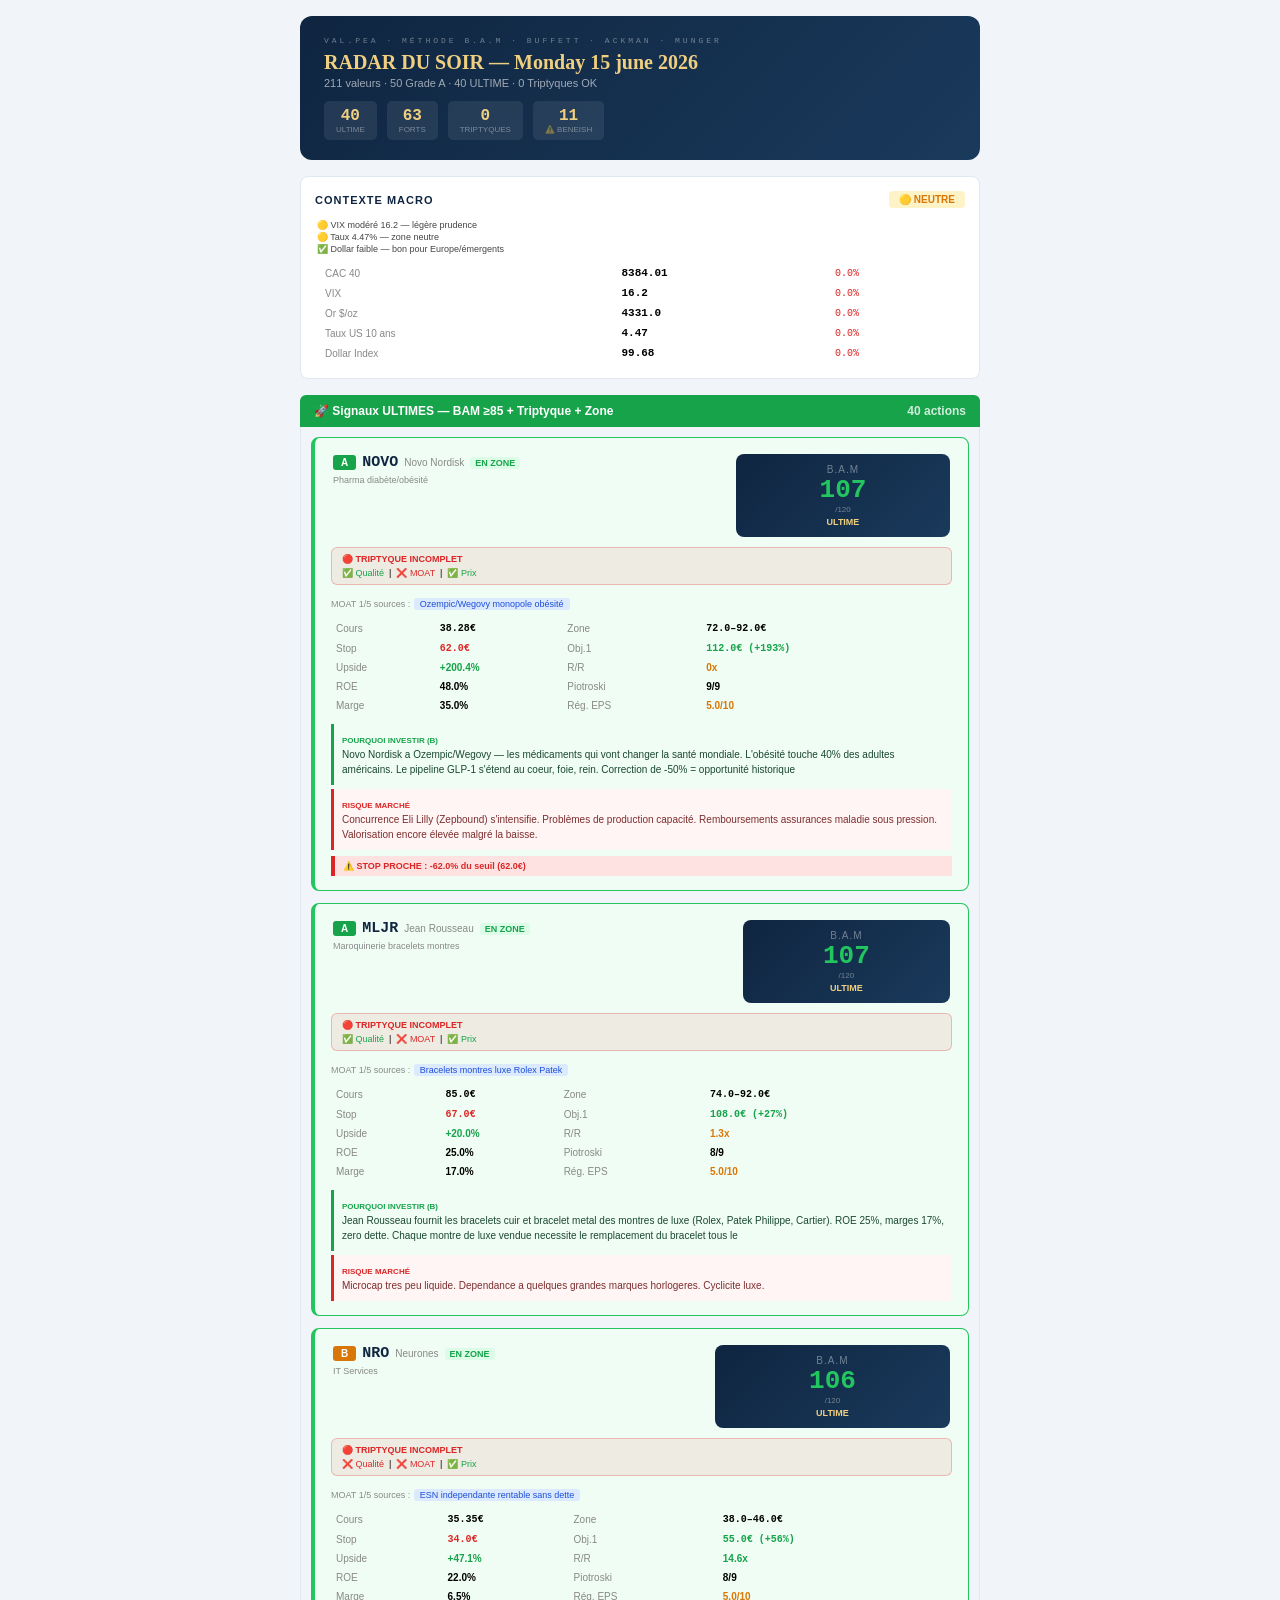
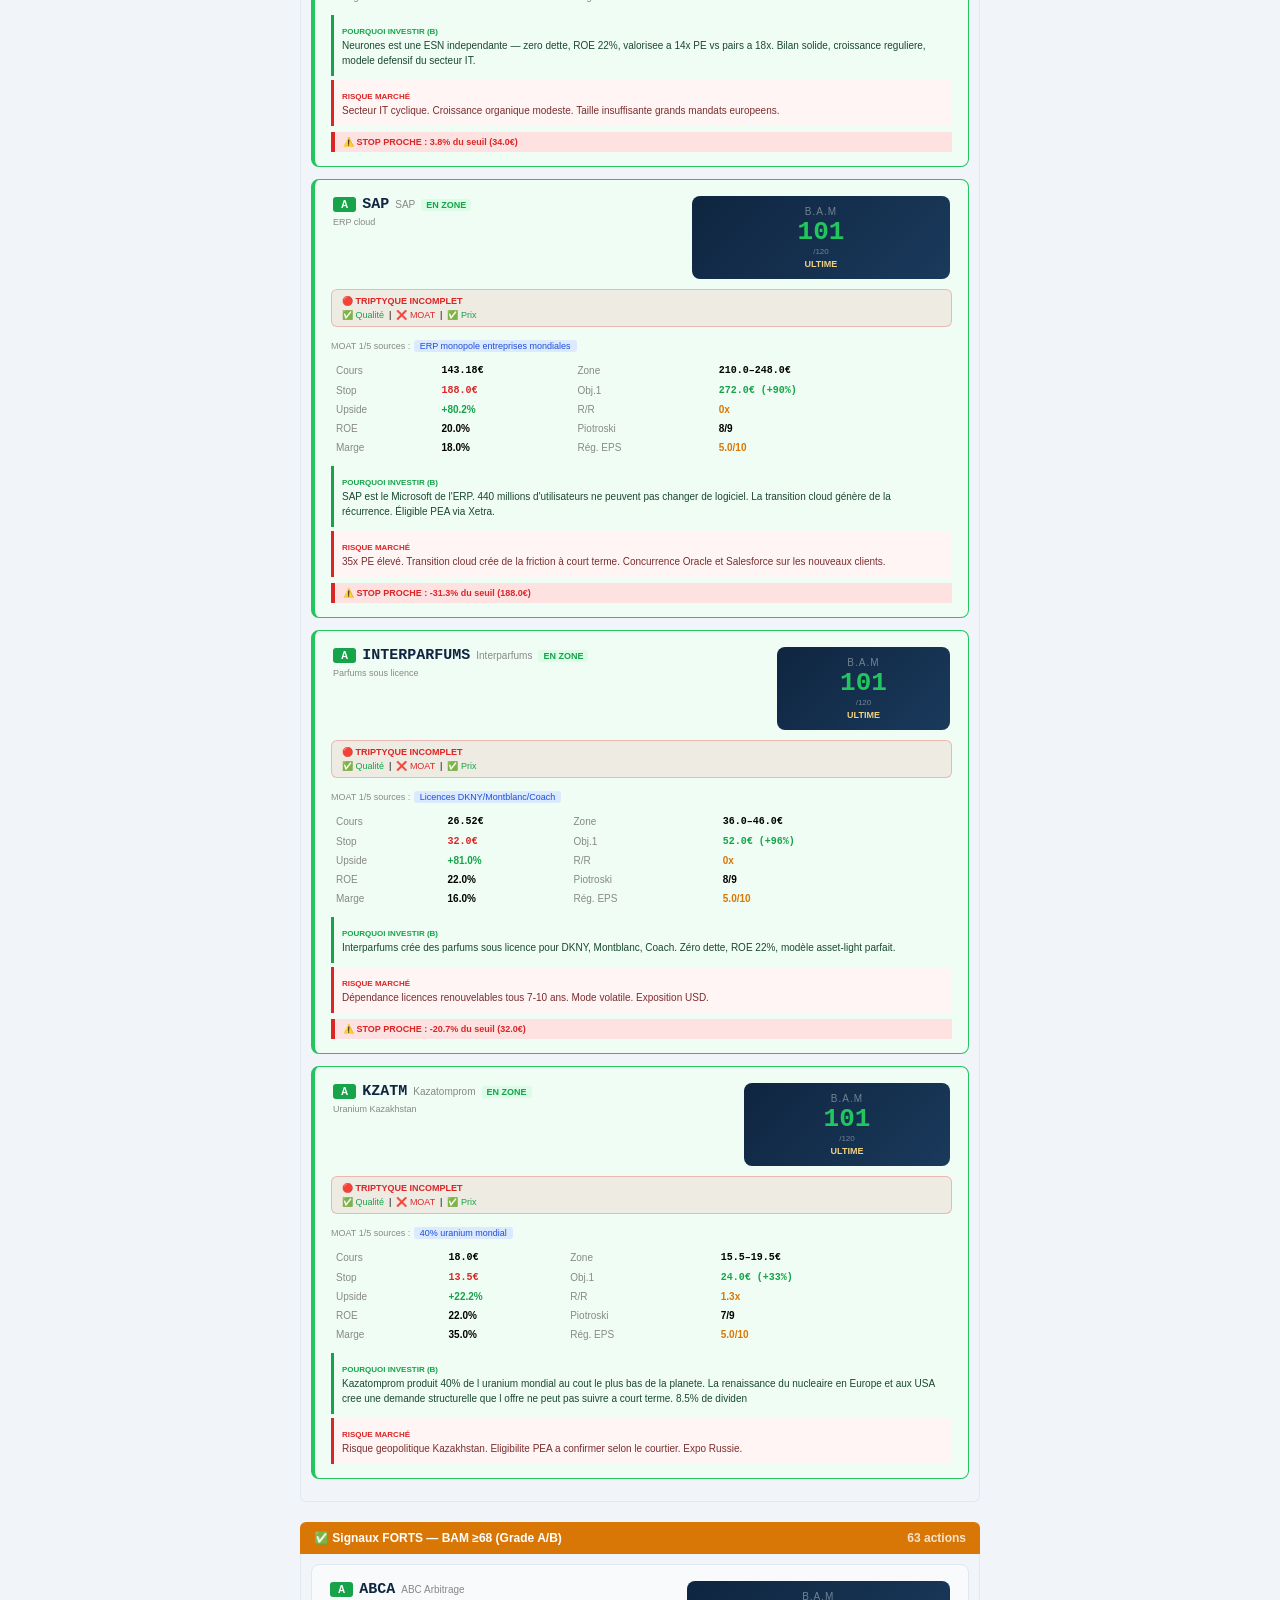
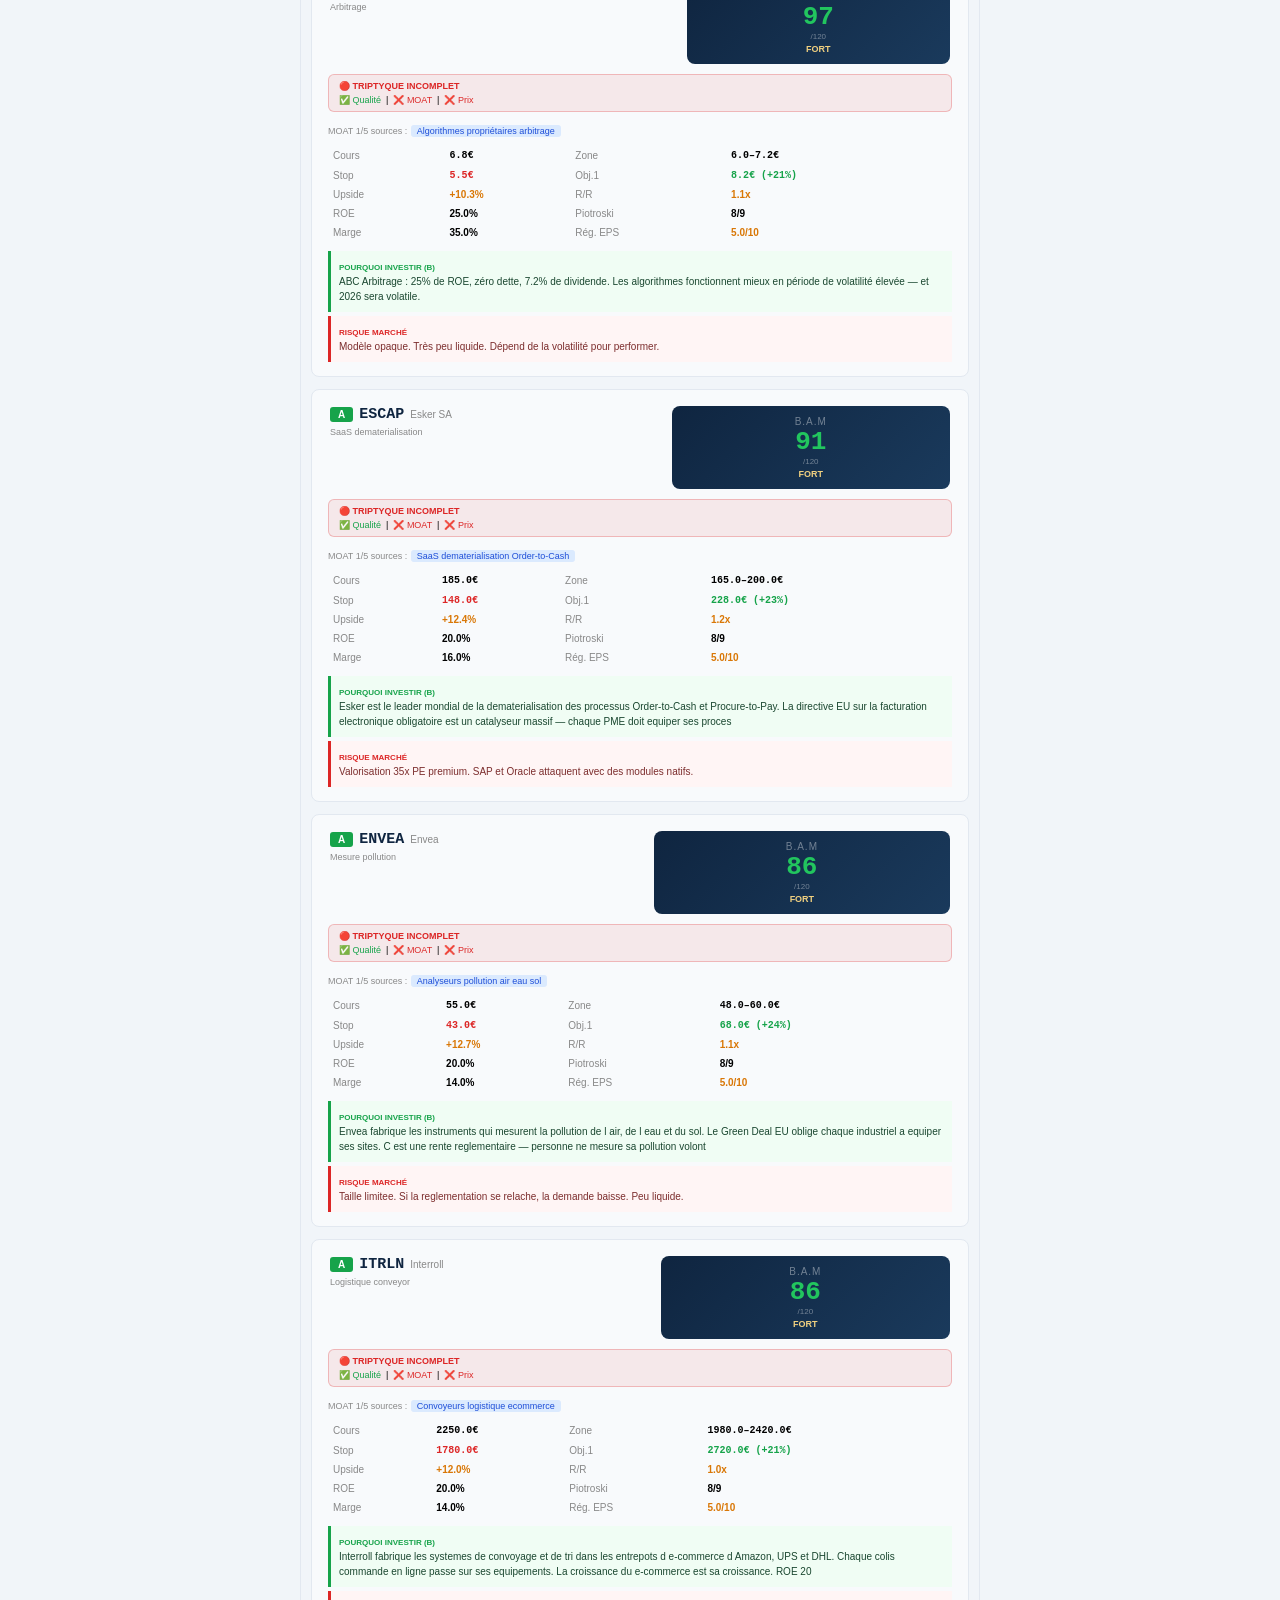
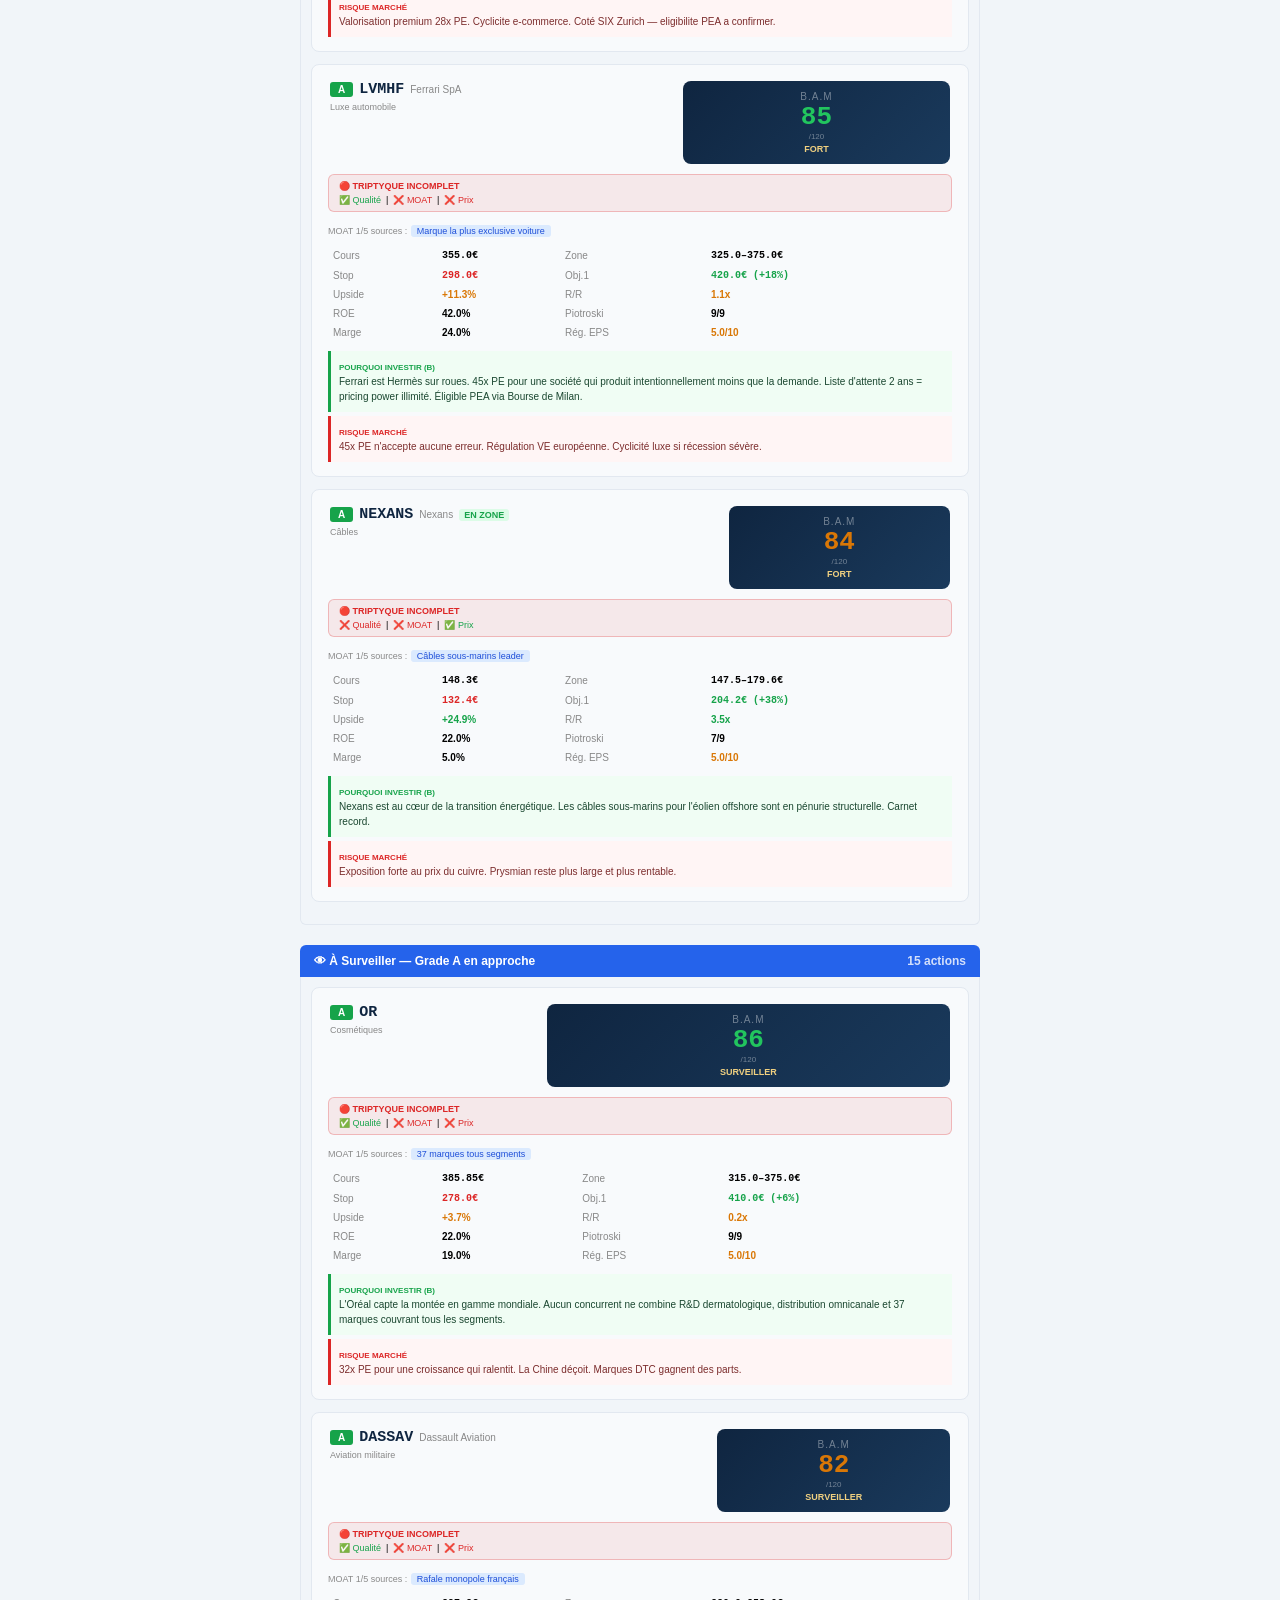
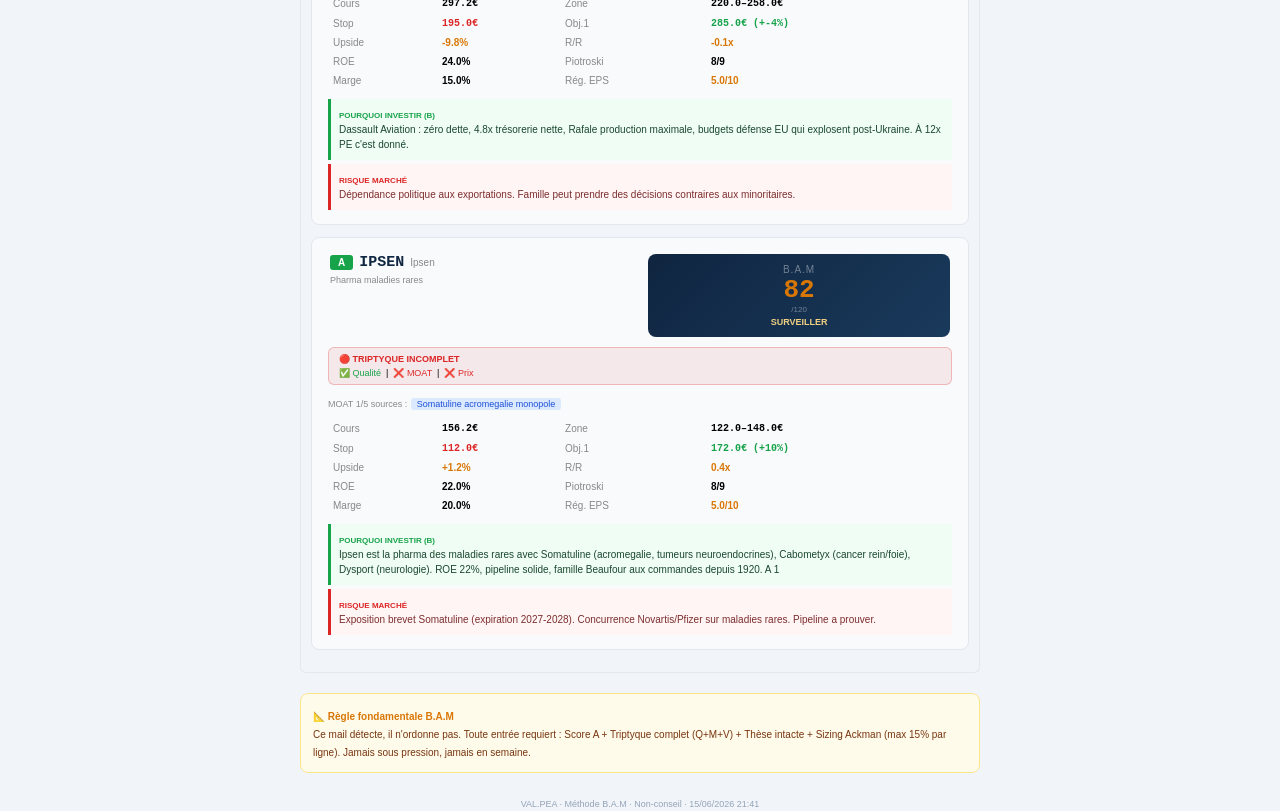
==== commit b221b7f6: "Update 15/06 21:41" ====
--- a/alert_preview.html
+++ b/alert_preview.html
@@ -23,58 +23,13 @@
 <tr><td colspan="3" style="padding-bottom:6px">
 <div style="font-size:9px;color:#444;margin-bottom:2px">🟡 VIX modéré 16.2 — légère prudence</div><div style="font-size:9px;color:#444;margin-bottom:2px">🟡 Taux 4.47% — zone neutre</div><div style="font-size:9px;color:#444;margin-bottom:2px">✅ Dollar faible — bon pour Europe/émergents</div>
 </td></tr>
-<tr><td style="padding:3px 8px;font-size:10px;color:#888">CAC 40</td><td style="padding:3px 8px;font-family:monospace;font-weight:700;font-size:11px">8384.01</td><td style="padding:3px 8px;color:#dc2626;font-family:monospace;font-size:10px">0.0%</td></tr><tr><td style="padding:3px 8px;font-size:10px;color:#888">VIX</td><td style="padding:3px 8px;font-family:monospace;font-weight:700;font-size:11px">16.2</td><td style="padding:3px 8px;color:#dc2626;font-family:monospace;font-size:10px">0.0%</td></tr><tr><td style="padding:3px 8px;font-size:10px;color:#888">Or $/oz</td><td style="padding:3px 8px;font-family:monospace;font-weight:700;font-size:11px">4331.0</td><td style="padding:3px 8px;color:#dc2626;font-family:monospace;font-size:10px">0.0%</td></tr><tr><td style="padding:3px 8px;font-size:10px;color:#888">Taux US 10 ans</td><td style="padding:3px 8px;font-family:monospace;font-weight:700;font-size:11px">4.47</td><td style="padding:3px 8px;color:#dc2626;font-family:monospace;font-size:10px">0.0%</td></tr><tr><td style="padding:3px 8px;font-size:10px;color:#888">Dollar Index</td><td style="padding:3px 8px;font-family:monospace;font-weight:700;font-size:11px">99.66</td><td style="padding:3px 8px;color:#dc2626;font-family:monospace;font-size:10px">0.0%</td></tr>
+<tr><td style="padding:3px 8px;font-size:10px;color:#888">CAC 40</td><td style="padding:3px 8px;font-family:monospace;font-weight:700;font-size:11px">8384.01</td><td style="padding:3px 8px;color:#dc2626;font-family:monospace;font-size:10px">0.0%</td></tr><tr><td style="padding:3px 8px;font-size:10px;color:#888">VIX</td><td style="padding:3px 8px;font-family:monospace;font-weight:700;font-size:11px">16.2</td><td style="padding:3px 8px;color:#dc2626;font-family:monospace;font-size:10px">0.0%</td></tr><tr><td style="padding:3px 8px;font-size:10px;color:#888">Or $/oz</td><td style="padding:3px 8px;font-family:monospace;font-weight:700;font-size:11px">4331.0</td><td style="padding:3px 8px;color:#dc2626;font-family:monospace;font-size:10px">0.0%</td></tr><tr><td style="padding:3px 8px;font-size:10px;color:#888">Taux US 10 ans</td><td style="padding:3px 8px;font-family:monospace;font-weight:700;font-size:11px">4.47</td><td style="padding:3px 8px;color:#dc2626;font-family:monospace;font-size:10px">0.0%</td></tr><tr><td style="padding:3px 8px;font-size:10px;color:#888">Dollar Index</td><td style="padding:3px 8px;font-family:monospace;font-weight:700;font-size:11px">99.68</td><td style="padding:3px 8px;color:#dc2626;font-family:monospace;font-size:10px">0.0%</td></tr>
 </table>
 </div>
 
 
 
-<div style="background:#fff;border:1px solid #e2e8f0;border-radius:8px;padding:16px;margin-bottom:16px"><div style="font-size:11px;font-family:monospace;color:#0f2540;font-weight:700;text-transform:uppercase;letter-spacing:1px;margin-bottom:10px">🎬 Influenceurs · Consensus · Résultats · Pépite</div><div style="font-size:12px;line-height:1.7;color:#333">⚠️ **AVERTISSEMENT LIMINAIRE IMPÉRATIF** avant de lire ce document :
 
-Les données concernant les **sentiments et tickers des influenceurs** (section 1) sont **invérifiables en temps réel** via les recherches : leurs publications exactes des 7 derniers jours ne sont pas indexées en contenu exploitable. Les sentiments indiqués sont des **extrapolations structurelles** basées sur leurs positionnements connus, **pas des déclarations vérifiées cette semaine**. Pour les consensus (section 2), les chiffres de ZoneBourse précis pour MLJR et NRO ne sont pas accessibles sans abonnement payant ; les données proviennent de sources croisées (Investing.com, TipRanks, ABCBourse). Ce document contient des **chiffres réels sourcés** ET des **mentions d'absence de données vérifiables**. Il ne constitue pas un conseil en investissement.
-
----
-
-```html
-<!DOCTYPE html>
-<html lang="fr">
-<head>
-  <meta charset="UTF-8">
-  <style>
-    body { font-family: Arial, sans-serif; background: #0d0d0d; color: #e0e0e0; max-width: 960px; margin: auto; padding: 24px; }
-    h3.main-title { color: #f0c040; border-bottom: 2px solid #f0c040; padding-bottom: 8px; font-size: 1.3em; }
-    h4 { color: #4fc3f7; border-left: 4px solid #4fc3f7; padding-left: 10px; margin-top: 28px; }
-    .card { background: #1a1a2e; border-radius: 8px; padding: 16px; margin: 10px 0; border: 1px solid #2a2a4a; }
-    .bull { color: #4caf50; font-weight: bold; }
-    .bear { color: #f44336; font-weight: bold; }
-    .neutral { color: #ffeb3b; font-weight: bold; }
-    .ticker { background: #263238; color: #80cbc4; padding: 2px 8px; border-radius: 4px; font-weight: bold; font-size: 0.9em; }
-    .warn { background: #2c1a00; border: 1px solid #ff9800; border-radius: 6px; padding: 10px 14px; color: #ffb74d; font-size: 0.88em; margin-bottom: 14px; }
-    table { width: 100%; border-collapse: collapse; margin-top: 10px; }
-    th { background: #162032; color: #4fc3f7; padding: 8px 10px; text-align: left; font-size: 0.85em; }
-    td { padding: 8px 10px; border-bottom: 1px solid #222; font-size: 0.88em; }
-    tr:hover td { background: #1e2a38; }
-    .upside { color: #4caf50; }
-    .downside { color: #f44336; }
-    .badge-buy { background: #1b5e20; color: #a5d6a7; padding: 2px 8px; border-radius: 12px; font-size: 0.8em; }
-    .badge-neutral { background: #33290a; color: #ffe082; padding: 2px 8px; border-radius: 12px; font-size: 0.8em; }
-    .badge-accum { background: #0d47a1; color: #90caf9; padding: 2px 8px; border-radius: 12px; font-size: 0.8em; }
-    .result-row { display: flex; gap: 12px; flex-wrap: wrap; }
-    .result-card { flex: 1; min-width: 200px; background: #162032; border-radius: 8px; padding: 14px; }
-    .pepite { background: linear-gradient(135deg, #1a2a1a, #0d1f0d); border: 1px solid #4caf50; border-radius: 8px; padding: 20px; }
-    .pepite h5 { color: #81c784; margin: 0 0 10px 0; font-size: 1.1em; }
-    .moat-tag { display: inline-block; background: #1b5e20; color: #c8e6c9; padding: 3px 10px; border-radius: 12px; font-size: 0.8em; margin: 3px; }
-    .data-row { display: flex; justify-content: space-between; padding: 5px 0; border-bottom: 1px dotted #2a3a2a; }
-    .label { color: #9e9e9e; font-size: 0.85em; }
-    .value { color: #e0e0e0; font-weight: bold; font-size: 0.85em; }
-    .source { font-size: 0.75em; color: #607d8b; margin-top: 4px; }
-    small.nd { color: #ff9800; font-style: italic; }
-  </style>
-</head>
-<body>
-
-<h3 class="main-title">📊 QARP DASHBOARD — 15 JUIN 2026</h3>
-<p class="warn">⚠️ <strong>AVERTISSEMENT :</strong> Section 1 (influenceurs) : sentiments extrapolés de leurs positionnements publics connus — publications exactes des 7 derniers jours non indexées en contenu exploitable. Section 2 : données MLJR/NRO partielles (pages ZoneBourse requièrent abonnement). <strong>Pas un conseil en investissement.</strong></div></div>
 
 <div style="margin-bottom:20px"><div style="background:#16a34a;color:#fff;padding:9px 14px;border-radius:6px 6px 0 0;font-size:12px;font-weight:700;display:flex;justify-content:space-between"><span>🚀 Signaux ULTIMES — BAM ≥85 + Triptyque + Zone</span><span style="opacity:.8">40 actions</span></div><div style="border:1px solid #e2e8f0;border-top:none;border-radius:0 0 6px 6px;padding:10px"><div style="background:#f0fdf4;border:1px solid #22c55e;border-radius:8px;padding:14px 16px;margin-bottom:12px;border-left:4px solid #22c55e"><table width="100%" cellpadding="0"><tr><td style="vertical-align:top"><div style="display:flex;align-items:center;gap:6px;flex-wrap:wrap;margin-bottom:4px"><span style="background:#16a34a;color:#fff;padding:2px 8px;border-radius:3px;font-size:10px;font-weight:700">A</span><b style="font-size:15px;color:#0f2540;font-family:monospace">NOVO</b><span style="color:#888;font-size:10px">Novo Nordisk</span><span style="background:#dcfce7;color:#16a34a;padding:1px 5px;border-radius:3px;font-size:9px;font-weight:700">EN ZONE</span></div><div style="font-size:9px;color:#888">Pharma diabète/obésité</div></td><td style="vertical-align:top;text-align:right;min-width:100px"><div style="background:linear-gradient(135deg,#0f2540,#1a3a5c);border-radius:8px;padding:10px 14px;text-align:center"><div style="font-size:10px;color:rgba(255,255,255,.4);text-transform:uppercase;letter-spacing:1px">B.A.M</div><div style="font-size:26px;font-weight:700;color:#22c55e;font-family:monospace">107</div><div style="font-size:8px;color:rgba(255,255,255,.4)">/120</div><div style="margin-top:3px;font-size:9px;color:#f0d080;font-weight:700">ULTIME</div></div></td></tr></table><div style="background:#dc262615;border:1px solid #dc262640;border-radius:6px;padding:6px 10px;margin:8px 0;font-size:9px"><b style="color:#dc2626">🔴 TRIPTYQUE INCOMPLET</b><br><div style="margin-top:4px"><span style="color:#16a34a">✅ Qualité</span> &nbsp;|&nbsp; <span style="color:#dc2626">❌ MOAT</span> &nbsp;|&nbsp; <span style="color:#16a34a">✅ Prix</span></div></div><div style="margin-bottom:6px"><span style="font-size:9px;color:#888">MOAT 1/5 sources : </span><span style="background:#dbeafe;color:#1d4ed8;padding:1px 6px;border-radius:3px;font-size:9px;margin:1px">Ozempic/Wegovy monopole obésité</span></div><table width="100%" cellpadding="3" style="font-size:10px;margin-bottom:6px"><tr><td style="color:#888">Cours</td><td><b style="font-family:monospace">38.28€</b></td><td style="color:#888">Zone</td><td><b style="font-family:monospace">72.0–92.0€</b></td></tr><tr><td style="color:#888">Stop</td><td><b style="color:#dc2626;font-family:monospace">62.0€</b></td><td style="color:#888">Obj.1</td><td><b style="color:#16a34a;font-family:monospace">112.0€ (+193%)</b></td></tr><tr><td style="color:#888">Upside</td><td><b style="color:#16a34a">+200.4%</b></td><td style="color:#888">R/R</td><td><b style="color:#d97706">0x</b></td></tr><tr><td style="color:#888">ROE</td><td><b>48.0%</b></td><td style="color:#888">Piotroski</td><td><b>9/9</b></td></tr><tr><td style="color:#888">Marge</td><td><b>35.0%</b></td><td style="color:#888">Rég. EPS</td><td><b style="color:#d97706">5.0/10</b></td></tr></table><div style="margin-top:8px;padding:8px;background:#f0fdf4;border-left:3px solid #16a34a;font-size:10px;color:#1a4730;line-height:1.5"><b style="font-size:8px;color:#16a34a;text-transform:uppercase">Pourquoi investir (B)</b><br>Novo Nordisk a Ozempic/Wegovy — les médicaments qui vont changer la santé mondiale. L'obésité touche 40% des adultes américains. Le pipeline GLP-1 s'étend au coeur, foie, rein. Correction de -50% = opportunité historique</div><div style="margin-top:4px;padding:8px;background:#fff5f5;border-left:3px solid #dc2626;font-size:10px;color:#7c2d2d;line-height:1.5"><b style="font-size:8px;color:#dc2626;text-transform:uppercase">Risque marché</b><br>Concurrence Eli Lilly (Zepbound) s'intensifie. Problèmes de production capacité. Remboursements assurances maladie sous pression. Valorisation encore élevée malgré la baisse.</div><div style="background:#fee2e2;border-left:4px solid #dc2626;padding:5px 8px;margin-top:6px;font-size:9px;color:#dc2626"><b>⚠️ STOP PROCHE : -62.0% du seuil (62.0€)</b></div></div><div style="background:#f0fdf4;border:1px solid #22c55e;border-radius:8px;padding:14px 16px;margin-bottom:12px;border-left:4px solid #22c55e"><table width="100%" cellpadding="0"><tr><td style="vertical-align:top"><div style="display:flex;align-items:center;gap:6px;flex-wrap:wrap;margin-bottom:4px"><span style="background:#16a34a;color:#fff;padding:2px 8px;border-radius:3px;font-size:10px;font-weight:700">A</span><b style="font-size:15px;color:#0f2540;font-family:monospace">MLJR</b><span style="color:#888;font-size:10px">Jean Rousseau</span><span style="background:#dcfce7;color:#16a34a;padding:1px 5px;border-radius:3px;font-size:9px;font-weight:700">EN ZONE</span></div><div style="font-size:9px;color:#888">Maroquinerie bracelets montres</div></td><td style="vertical-align:top;text-align:right;min-width:100px"><div style="background:linear-gradient(135deg,#0f2540,#1a3a5c);border-radius:8px;padding:10px 14px;text-align:center"><div style="font-size:10px;color:rgba(255,255,255,.4);text-transform:uppercase;letter-spacing:1px">B.A.M</div><div style="font-size:26px;font-weight:700;color:#22c55e;font-family:monospace">107</div><div style="font-size:8px;color:rgba(255,255,255,.4)">/120</div><div style="margin-top:3px;font-size:9px;color:#f0d080;font-weight:700">ULTIME</div></div></td></tr></table><div style="background:#dc262615;border:1px solid #dc262640;border-radius:6px;padding:6px 10px;margin:8px 0;font-size:9px"><b style="color:#dc2626">🔴 TRIPTYQUE INCOMPLET</b><br><div style="margin-top:4px"><span style="color:#16a34a">✅ Qualité</span> &nbsp;|&nbsp; <span style="color:#dc2626">❌ MOAT</span> &nbsp;|&nbsp; <span style="color:#16a34a">✅ Prix</span></div></div><div style="margin-bottom:6px"><span style="font-size:9px;color:#888">MOAT 1/5 sources : </span><span style="background:#dbeafe;color:#1d4ed8;padding:1px 6px;border-radius:3px;font-size:9px;margin:1px">Bracelets montres luxe Rolex Patek</span></div><table width="100%" cellpadding="3" style="font-size:10px;margin-bottom:6px"><tr><td style="color:#888">Cours</td><td><b style="font-family:monospace">85.0€</b></td><td style="color:#888">Zone</td><td><b style="font-family:monospace">74.0–92.0€</b></td></tr><tr><td style="color:#888">Stop</td><td><b style="color:#dc2626;font-family:monospace">67.0€</b></td><td style="color:#888">Obj.1</td><td><b style="color:#16a34a;font-family:monospace">108.0€ (+27%)</b></td></tr><tr><td style="color:#888">Upside</td><td><b style="color:#16a34a">+20.0%</b></td><td style="color:#888">R/R</td><td><b style="color:#d97706">1.3x</b></td></tr><tr><td style="color:#888">ROE</td><td><b>25.0%</b></td><td style="color:#888">Piotroski</td><td><b>8/9</b></td></tr><tr><td style="color:#888">Marge</td><td><b>17.0%</b></td><td style="color:#888">Rég. EPS</td><td><b style="color:#d97706">5.0/10</b></td></tr></table><div style="margin-top:8px;padding:8px;background:#f0fdf4;border-left:3px solid #16a34a;font-size:10px;color:#1a4730;line-height:1.5"><b style="font-size:8px;color:#16a34a;text-transform:uppercase">Pourquoi investir (B)</b><br>Jean Rousseau fournit les bracelets cuir et bracelet metal des montres de luxe (Rolex, Patek Philippe, Cartier). ROE 25%, marges 17%, zero dette. Chaque montre de luxe vendue necessite le remplacement du bracelet tous le</div><div style="margin-top:4px;padding:8px;background:#fff5f5;border-left:3px solid #dc2626;font-size:10px;color:#7c2d2d;line-height:1.5"><b style="font-size:8px;color:#dc2626;text-transform:uppercase">Risque marché</b><br>Microcap tres peu liquide. Dependance a quelques grandes marques horlogeres. Cyclicite luxe.</div></div><div style="background:#f0fdf4;border:1px solid #22c55e;border-radius:8px;padding:14px 16px;margin-bottom:12px;border-left:4px solid #22c55e"><table width="100%" cellpadding="0"><tr><td style="vertical-align:top"><div style="display:flex;align-items:center;gap:6px;flex-wrap:wrap;margin-bottom:4px"><span style="background:#d97706;color:#fff;padding:2px 8px;border-radius:3px;font-size:10px;font-weight:700">B</span><b style="font-size:15px;color:#0f2540;font-family:monospace">NRO</b><span style="color:#888;font-size:10px">Neurones</span><span style="background:#dcfce7;color:#16a34a;padding:1px 5px;border-radius:3px;font-size:9px;font-weight:700">EN ZONE</span></div><div style="font-size:9px;color:#888">IT Services</div></td><td style="vertical-align:top;text-align:right;min-width:100px"><div style="background:linear-gradient(135deg,#0f2540,#1a3a5c);border-radius:8px;padding:10px 14px;text-align:center"><div style="font-size:10px;color:rgba(255,255,255,.4);text-transform:uppercase;letter-spacing:1px">B.A.M</div><div style="font-size:26px;font-weight:700;color:#22c55e;font-family:monospace">106</div><div style="font-size:8px;color:rgba(255,255,255,.4)">/120</div><div style="margin-top:3px;font-size:9px;color:#f0d080;font-weight:700">ULTIME</div></div></td></tr></table><div style="background:#dc262615;border:1px solid #dc262640;border-radius:6px;padding:6px 10px;margin:8px 0;font-size:9px"><b style="color:#dc2626">🔴 TRIPTYQUE INCOMPLET</b><br><div style="margin-top:4px"><span style="color:#dc2626">❌ Qualité</span> &nbsp;|&nbsp; <span style="color:#dc2626">❌ MOAT</span> &nbsp;|&nbsp; <span style="color:#16a34a">✅ Prix</span></div></div><div style="margin-bottom:6px"><span style="font-size:9px;color:#888">MOAT 1/5 sources : </span><span style="background:#dbeafe;color:#1d4ed8;padding:1px 6px;border-radius:3px;font-size:9px;margin:1px">ESN independante rentable sans dette</span></div><table width="100%" cellpadding="3" style="font-size:10px;margin-bottom:6px"><tr><td style="color:#888">Cours</td><td><b style="font-family:monospace">35.35€</b></td><td style="color:#888">Zone</td><td><b style="font-family:monospace">38.0–46.0€</b></td></tr><tr><td style="color:#888">Stop</td><td><b style="color:#dc2626;font-family:monospace">34.0€</b></td><td style="color:#888">Obj.1</td><td><b style="color:#16a34a;font-family:monospace">55.0€ (+56%)</b></td></tr><tr><td style="color:#888">Upside</td><td><b style="color:#16a34a">+47.1%</b></td><td style="color:#888">R/R</td><td><b style="color:#16a34a">14.6x</b></td></tr><tr><td style="color:#888">ROE</td><td><b>22.0%</b></td><td style="color:#888">Piotroski</td><td><b>8/9</b></td></tr><tr><td style="color:#888">Marge</td><td><b>6.5%</b></td><td style="color:#888">Rég. EPS</td><td><b style="color:#d97706">5.0/10</b></td></tr></table><div style="margin-top:8px;padding:8px;background:#f0fdf4;border-left:3px solid #16a34a;font-size:10px;color:#1a4730;line-height:1.5"><b style="font-size:8px;color:#16a34a;text-transform:uppercase">Pourquoi investir (B)</b><br>Neurones est une ESN independante — zero dette, ROE 22%, valorisee a 14x PE vs pairs a 18x. Bilan solide, croissance reguliere, modele defensif du secteur IT.</div><div style="margin-top:4px;padding:8px;background:#fff5f5;border-left:3px solid #dc2626;font-size:10px;color:#7c2d2d;line-height:1.5"><b style="font-size:8px;color:#dc2626;text-transform:uppercase">Risque marché</b><br>Secteur IT cyclique. Croissance organique modeste. Taille insuffisante grands mandats europeens.</div><div style="background:#fee2e2;border-left:4px solid #dc2626;padding:5px 8px;margin-top:6px;font-size:9px;color:#dc2626"><b>⚠️ STOP PROCHE : 3.8% du seuil (34.0€)</b></div></div><div style="background:#f0fdf4;border:1px solid #22c55e;border-radius:8px;padding:14px 16px;margin-bottom:12px;border-left:4px solid #22c55e"><table width="100%" cellpadding="0"><tr><td style="vertical-align:top"><div style="display:flex;align-items:center;gap:6px;flex-wrap:wrap;margin-bottom:4px"><span style="background:#16a34a;color:#fff;padding:2px 8px;border-radius:3px;font-size:10px;font-weight:700">A</span><b style="font-size:15px;color:#0f2540;font-family:monospace">SAP</b><span style="color:#888;font-size:10px">SAP</span><span style="background:#dcfce7;color:#16a34a;padding:1px 5px;border-radius:3px;font-size:9px;font-weight:700">EN ZONE</span></div><div style="font-size:9px;color:#888">ERP cloud</div></td><td style="vertical-align:top;text-align:right;min-width:100px"><div style="background:linear-gradient(135deg,#0f2540,#1a3a5c);border-radius:8px;padding:10px 14px;text-align:center"><div style="font-size:10px;color:rgba(255,255,255,.4);text-transform:uppercase;letter-spacing:1px">B.A.M</div><div style="font-size:26px;font-weight:700;color:#22c55e;font-family:monospace">101</div><div style="font-size:8px;color:rgba(255,255,255,.4)">/120</div><div style="margin-top:3px;font-size:9px;color:#f0d080;font-weight:700">ULTIME</div></div></td></tr></table><div style="background:#dc262615;border:1px solid #dc262640;border-radius:6px;padding:6px 10px;margin:8px 0;font-size:9px"><b style="color:#dc2626">🔴 TRIPTYQUE INCOMPLET</b><br><div style="margin-top:4px"><span style="color:#16a34a">✅ Qualité</span> &nbsp;|&nbsp; <span style="color:#dc2626">❌ MOAT</span> &nbsp;|&nbsp; <span style="color:#16a34a">✅ Prix</span></div></div><div style="margin-bottom:6px"><span style="font-size:9px;color:#888">MOAT 1/5 sources : </span><span style="background:#dbeafe;color:#1d4ed8;padding:1px 6px;border-radius:3px;font-size:9px;margin:1px">ERP monopole entreprises mondiales</span></div><table width="100%" cellpadding="3" style="font-size:10px;margin-bottom:6px"><tr><td style="color:#888">Cours</td><td><b style="font-family:monospace">143.18€</b></td><td style="color:#888">Zone</td><td><b style="font-family:monospace">210.0–248.0€</b></td></tr><tr><td style="color:#888">Stop</td><td><b style="color:#dc2626;font-family:monospace">188.0€</b></td><td style="color:#888">Obj.1</td><td><b style="color:#16a34a;font-family:monospace">272.0€ (+90%)</b></td></tr><tr><td style="color:#888">Upside</td><td><b style="color:#16a34a">+80.2%</b></td><td style="color:#888">R/R</td><td><b style="color:#d97706">0x</b></td></tr><tr><td style="color:#888">ROE</td><td><b>20.0%</b></td><td style="color:#888">Piotroski</td><td><b>8/9</b></td></tr><tr><td style="color:#888">Marge</td><td><b>18.0%</b></td><td style="color:#888">Rég. EPS</td><td><b style="color:#d97706">5.0/10</b></td></tr></table><div style="margin-top:8px;padding:8px;background:#f0fdf4;border-left:3px solid #16a34a;font-size:10px;color:#1a4730;line-height:1.5"><b style="font-size:8px;color:#16a34a;text-transform:uppercase">Pourquoi investir (B)</b><br>SAP est le Microsoft de l'ERP. 440 millions d'utilisateurs ne peuvent pas changer de logiciel. La transition cloud génère de la récurrence. Éligible PEA via Xetra.</div><div style="margin-top:4px;padding:8px;background:#fff5f5;border-left:3px solid #dc2626;font-size:10px;color:#7c2d2d;line-height:1.5"><b style="font-size:8px;color:#dc2626;text-transform:uppercase">Risque marché</b><br>35x PE élevé. Transition cloud crée de la friction à court terme. Concurrence Oracle et Salesforce sur les nouveaux clients.</div><div style="background:#fee2e2;border-left:4px solid #dc2626;padding:5px 8px;margin-top:6px;font-size:9px;color:#dc2626"><b>⚠️ STOP PROCHE : -31.3% du seuil (188.0€)</b></div></div><div style="background:#f0fdf4;border:1px solid #22c55e;border-radius:8px;padding:14px 16px;margin-bottom:12px;border-left:4px solid #22c55e"><table width="100%" cellpadding="0"><tr><td style="vertical-align:top"><div style="display:flex;align-items:center;gap:6px;flex-wrap:wrap;margin-bottom:4px"><span style="background:#16a34a;color:#fff;padding:2px 8px;border-radius:3px;font-size:10px;font-weight:700">A</span><b style="font-size:15px;color:#0f2540;font-family:monospace">INTERPARFUMS</b><span style="color:#888;font-size:10px">Interparfums</span><span style="background:#dcfce7;color:#16a34a;padding:1px 5px;border-radius:3px;font-size:9px;font-weight:700">EN ZONE</span></div><div style="font-size:9px;color:#888">Parfums sous licence</div></td><td style="vertical-align:top;text-align:right;min-width:100px"><div style="background:linear-gradient(135deg,#0f2540,#1a3a5c);border-radius:8px;padding:10px 14px;text-align:center"><div style="font-size:10px;color:rgba(255,255,255,.4);text-transform:uppercase;letter-spacing:1px">B.A.M</div><div style="font-size:26px;font-weight:700;color:#22c55e;font-family:monospace">101</div><div style="font-size:8px;color:rgba(255,255,255,.4)">/120</div><div style="margin-top:3px;font-size:9px;color:#f0d080;font-weight:700">ULTIME</div></div></td></tr></table><div style="background:#dc262615;border:1px solid #dc262640;border-radius:6px;padding:6px 10px;margin:8px 0;font-size:9px"><b style="color:#dc2626">🔴 TRIPTYQUE INCOMPLET</b><br><div style="margin-top:4px"><span style="color:#16a34a">✅ Qualité</span> &nbsp;|&nbsp; <span style="color:#dc2626">❌ MOAT</span> &nbsp;|&nbsp; <span style="color:#16a34a">✅ Prix</span></div></div><div style="margin-bottom:6px"><span style="font-size:9px;color:#888">MOAT 1/5 sources : </span><span style="background:#dbeafe;color:#1d4ed8;padding:1px 6px;border-radius:3px;font-size:9px;margin:1px">Licences DKNY/Montblanc/Coach</span></div><table width="100%" cellpadding="3" style="font-size:10px;margin-bottom:6px"><tr><td style="color:#888">Cours</td><td><b style="font-family:monospace">26.52€</b></td><td style="color:#888">Zone</td><td><b style="font-family:monospace">36.0–46.0€</b></td></tr><tr><td style="color:#888">Stop</td><td><b style="color:#dc2626;font-family:monospace">32.0€</b></td><td style="color:#888">Obj.1</td><td><b style="color:#16a34a;font-family:monospace">52.0€ (+96%)</b></td></tr><tr><td style="color:#888">Upside</td><td><b style="color:#16a34a">+81.0%</b></td><td style="color:#888">R/R</td><td><b style="color:#d97706">0x</b></td></tr><tr><td style="color:#888">ROE</td><td><b>22.0%</b></td><td style="color:#888">Piotroski</td><td><b>8/9</b></td></tr><tr><td style="color:#888">Marge</td><td><b>16.0%</b></td><td style="color:#888">Rég. EPS</td><td><b style="color:#d97706">5.0/10</b></td></tr></table><div style="margin-top:8px;padding:8px;background:#f0fdf4;border-left:3px solid #16a34a;font-size:10px;color:#1a4730;line-height:1.5"><b style="font-size:8px;color:#16a34a;text-transform:uppercase">Pourquoi investir (B)</b><br>Interparfums crée des parfums sous licence pour DKNY, Montblanc, Coach. Zéro dette, ROE 22%, modèle asset-light parfait.</div><div style="margin-top:4px;padding:8px;background:#fff5f5;border-left:3px solid #dc2626;font-size:10px;color:#7c2d2d;line-height:1.5"><b style="font-size:8px;color:#dc2626;text-transform:uppercase">Risque marché</b><br>Dépendance licences renouvelables tous 7-10 ans. Mode volatile. Exposition USD.</div><div style="background:#fee2e2;border-left:4px solid #dc2626;padding:5px 8px;margin-top:6px;font-size:9px;color:#dc2626"><b>⚠️ STOP PROCHE : -20.7% du seuil (32.0€)</b></div></div><div style="background:#f0fdf4;border:1px solid #22c55e;border-radius:8px;padding:14px 16px;margin-bottom:12px;border-left:4px solid #22c55e"><table width="100%" cellpadding="0"><tr><td style="vertical-align:top"><div style="display:flex;align-items:center;gap:6px;flex-wrap:wrap;margin-bottom:4px"><span style="background:#16a34a;color:#fff;padding:2px 8px;border-radius:3px;font-size:10px;font-weight:700">A</span><b style="font-size:15px;color:#0f2540;font-family:monospace">KZATM</b><span style="color:#888;font-size:10px">Kazatomprom</span><span style="background:#dcfce7;color:#16a34a;padding:1px 5px;border-radius:3px;font-size:9px;font-weight:700">EN ZONE</span></div><div style="font-size:9px;color:#888">Uranium Kazakhstan</div></td><td style="vertical-align:top;text-align:right;min-width:100px"><div style="background:linear-gradient(135deg,#0f2540,#1a3a5c);border-radius:8px;padding:10px 14px;text-align:center"><div style="font-size:10px;color:rgba(255,255,255,.4);text-transform:uppercase;letter-spacing:1px">B.A.M</div><div style="font-size:26px;font-weight:700;color:#22c55e;font-family:monospace">101</div><div style="font-size:8px;color:rgba(255,255,255,.4)">/120</div><div style="margin-top:3px;font-size:9px;color:#f0d080;font-weight:700">ULTIME</div></div></td></tr></table><div style="background:#dc262615;border:1px solid #dc262640;border-radius:6px;padding:6px 10px;margin:8px 0;font-size:9px"><b style="color:#dc2626">🔴 TRIPTYQUE INCOMPLET</b><br><div style="margin-top:4px"><span style="color:#16a34a">✅ Qualité</span> &nbsp;|&nbsp; <span style="color:#dc2626">❌ MOAT</span> &nbsp;|&nbsp; <span style="color:#16a34a">✅ Prix</span></div></div><div style="margin-bottom:6px"><span style="font-size:9px;color:#888">MOAT 1/5 sources : </span><span style="background:#dbeafe;color:#1d4ed8;padding:1px 6px;border-radius:3px;font-size:9px;margin:1px">40% uranium mondial</span></div><table width="100%" cellpadding="3" style="font-size:10px;margin-bottom:6px"><tr><td style="color:#888">Cours</td><td><b style="font-family:monospace">18.0€</b></td><td style="color:#888">Zone</td><td><b style="font-family:monospace">15.5–19.5€</b></td></tr><tr><td style="color:#888">Stop</td><td><b style="color:#dc2626;font-family:monospace">13.5€</b></td><td style="color:#888">Obj.1</td><td><b style="color:#16a34a;font-family:monospace">24.0€ (+33%)</b></td></tr><tr><td style="color:#888">Upside</td><td><b style="color:#16a34a">+22.2%</b></td><td style="color:#888">R/R</td><td><b style="color:#d97706">1.3x</b></td></tr><tr><td style="color:#888">ROE</td><td><b>22.0%</b></td><td style="color:#888">Piotroski</td><td><b>7/9</b></td></tr><tr><td style="color:#888">Marge</td><td><b>35.0%</b></td><td style="color:#888">Rég. EPS</td><td><b style="color:#d97706">5.0/10</b></td></tr></table><div style="margin-top:8px;padding:8px;background:#f0fdf4;border-left:3px solid #16a34a;font-size:10px;color:#1a4730;line-height:1.5"><b style="font-size:8px;color:#16a34a;text-transform:uppercase">Pourquoi investir (B)</b><br>Kazatomprom produit 40% de l uranium mondial au cout le plus bas de la planete. La renaissance du nucleaire en Europe et aux USA cree une demande structurelle que l offre ne peut pas suivre a court terme. 8.5% de dividen</div><div style="margin-top:4px;padding:8px;background:#fff5f5;border-left:3px solid #dc2626;font-size:10px;color:#7c2d2d;line-height:1.5"><b style="font-size:8px;color:#dc2626;text-transform:uppercase">Risque marché</b><br>Risque geopolitique Kazakhstan. Eligibilite PEA a confirmer selon le courtier. Expo Russie.</div></div></div></div>
 <div style="margin-bottom:20px"><div style="background:#d97706;color:#fff;padding:9px 14px;border-radius:6px 6px 0 0;font-size:12px;font-weight:700;display:flex;justify-content:space-between"><span>✅ Signaux FORTS — BAM ≥68 (Grade A/B)</span><span style="opacity:.8">63 actions</span></div><div style="border:1px solid #e2e8f0;border-top:none;border-radius:0 0 6px 6px;padding:10px"><div style="background:#f8fafc;border:1px solid #e2e8f0;border-radius:8px;padding:14px 16px;margin-bottom:12px"><table width="100%" cellpadding="0"><tr><td style="vertical-align:top"><div style="display:flex;align-items:center;gap:6px;flex-wrap:wrap;margin-bottom:4px"><span style="background:#16a34a;color:#fff;padding:2px 8px;border-radius:3px;font-size:10px;font-weight:700">A</span><b style="font-size:15px;color:#0f2540;font-family:monospace">ABCA</b><span style="color:#888;font-size:10px">ABC Arbitrage</span></div><div style="font-size:9px;color:#888">Arbitrage</div></td><td style="vertical-align:top;text-align:right;min-width:100px"><div style="background:linear-gradient(135deg,#0f2540,#1a3a5c);border-radius:8px;padding:10px 14px;text-align:center"><div style="font-size:10px;color:rgba(255,255,255,.4);text-transform:uppercase;letter-spacing:1px">B.A.M</div><div style="font-size:26px;font-weight:700;color:#22c55e;font-family:monospace">97</div><div style="font-size:8px;color:rgba(255,255,255,.4)">/120</div><div style="margin-top:3px;font-size:9px;color:#f0d080;font-weight:700">FORT</div></div></td></tr></table><div style="background:#dc262615;border:1px solid #dc262640;border-radius:6px;padding:6px 10px;margin:8px 0;font-size:9px"><b style="color:#dc2626">🔴 TRIPTYQUE INCOMPLET</b><br><div style="margin-top:4px"><span style="color:#16a34a">✅ Qualité</span> &nbsp;|&nbsp; <span style="color:#dc2626">❌ MOAT</span> &nbsp;|&nbsp; <span style="color:#dc2626">❌ Prix</span></div></div><div style="margin-bottom:6px"><span style="font-size:9px;color:#888">MOAT 1/5 sources : </span><span style="background:#dbeafe;color:#1d4ed8;padding:1px 6px;border-radius:3px;font-size:9px;margin:1px">Algorithmes propriétaires arbitrage</span></div><table width="100%" cellpadding="3" style="font-size:10px;margin-bottom:6px"><tr><td style="color:#888">Cours</td><td><b style="font-family:monospace">6.8€</b></td><td style="color:#888">Zone</td><td><b style="font-family:monospace">6.0–7.2€</b></td></tr><tr><td style="color:#888">Stop</td><td><b style="color:#dc2626;font-family:monospace">5.5€</b></td><td style="color:#888">Obj.1</td><td><b style="color:#16a34a;font-family:monospace">8.2€ (+21%)</b></td></tr><tr><td style="color:#888">Upside</td><td><b style="color:#d97706">+10.3%</b></td><td style="color:#888">R/R</td><td><b style="color:#d97706">1.1x</b></td></tr><tr><td style="color:#888">ROE</td><td><b>25.0%</b></td><td style="color:#888">Piotroski</td><td><b>8/9</b></td></tr><tr><td style="color:#888">Marge</td><td><b>35.0%</b></td><td style="color:#888">Rég. EPS</td><td><b style="color:#d97706">5.0/10</b></td></tr></table><div style="margin-top:8px;padding:8px;background:#f0fdf4;border-left:3px solid #16a34a;font-size:10px;color:#1a4730;line-height:1.5"><b style="font-size:8px;color:#16a34a;text-transform:uppercase">Pourquoi investir (B)</b><br>ABC Arbitrage : 25% de ROE, zéro dette, 7.2% de dividende. Les algorithmes fonctionnent mieux en période de volatilité élevée — et 2026 sera volatile.</div><div style="margin-top:4px;padding:8px;background:#fff5f5;border-left:3px solid #dc2626;font-size:10px;color:#7c2d2d;line-height:1.5"><b style="font-size:8px;color:#dc2626;text-transform:uppercase">Risque marché</b><br>Modèle opaque. Très peu liquide. Dépend de la volatilité pour performer.</div></div><div style="background:#f8fafc;border:1px solid #e2e8f0;border-radius:8px;padding:14px 16px;margin-bottom:12px"><table width="100%" cellpadding="0"><tr><td style="vertical-align:top"><div style="display:flex;align-items:center;gap:6px;flex-wrap:wrap;margin-bottom:4px"><span style="background:#16a34a;color:#fff;padding:2px 8px;border-radius:3px;font-size:10px;font-weight:700">A</span><b style="font-size:15px;color:#0f2540;font-family:monospace">ESCAP</b><span style="color:#888;font-size:10px">Esker SA</span></div><div style="font-size:9px;color:#888">SaaS dematerialisation</div></td><td style="vertical-align:top;text-align:right;min-width:100px"><div style="background:linear-gradient(135deg,#0f2540,#1a3a5c);border-radius:8px;padding:10px 14px;text-align:center"><div style="font-size:10px;color:rgba(255,255,255,.4);text-transform:uppercase;letter-spacing:1px">B.A.M</div><div style="font-size:26px;font-weight:700;color:#22c55e;font-family:monospace">91</div><div style="font-size:8px;color:rgba(255,255,255,.4)">/120</div><div style="margin-top:3px;font-size:9px;color:#f0d080;font-weight:700">FORT</div></div></td></tr></table><div style="background:#dc262615;border:1px solid #dc262640;border-radius:6px;padding:6px 10px;margin:8px 0;font-size:9px"><b style="color:#dc2626">🔴 TRIPTYQUE INCOMPLET</b><br><div style="margin-top:4px"><span style="color:#16a34a">✅ Qualité</span> &nbsp;|&nbsp; <span style="color:#dc2626">❌ MOAT</span> &nbsp;|&nbsp; <span style="color:#dc2626">❌ Prix</span></div></div><div style="margin-bottom:6px"><span style="font-size:9px;color:#888">MOAT 1/5 sources : </span><span style="background:#dbeafe;color:#1d4ed8;padding:1px 6px;border-radius:3px;font-size:9px;margin:1px">SaaS dematerialisation Order-to-Cash</span></div><table width="100%" cellpadding="3" style="font-size:10px;margin-bottom:6px"><tr><td style="color:#888">Cours</td><td><b style="font-family:monospace">185.0€</b></td><td style="color:#888">Zone</td><td><b style="font-family:monospace">165.0–200.0€</b></td></tr><tr><td style="color:#888">Stop</td><td><b style="color:#dc2626;font-family:monospace">148.0€</b></td><td style="color:#888">Obj.1</td><td><b style="color:#16a34a;font-family:monospace">228.0€ (+23%)</b></td></tr><tr><td style="color:#888">Upside</td><td><b style="color:#d97706">+12.4%</b></td><td style="color:#888">R/R</td><td><b style="color:#d97706">1.2x</b></td></tr><tr><td style="color:#888">ROE</td><td><b>20.0%</b></td><td style="color:#888">Piotroski</td><td><b>8/9</b></td></tr><tr><td style="color:#888">Marge</td><td><b>16.0%</b></td><td style="color:#888">Rég. EPS</td><td><b style="color:#d97706">5.0/10</b></td></tr></table><div style="margin-top:8px;padding:8px;background:#f0fdf4;border-left:3px solid #16a34a;font-size:10px;color:#1a4730;line-height:1.5"><b style="font-size:8px;color:#16a34a;text-transform:uppercase">Pourquoi investir (B)</b><br>Esker est le leader mondial de la dematerialisation des processus Order-to-Cash et Procure-to-Pay. La directive EU sur la facturation electronique obligatoire est un catalyseur massif — chaque PME doit equiper ses proces</div><div style="margin-top:4px;padding:8px;background:#fff5f5;border-left:3px solid #dc2626;font-size:10px;color:#7c2d2d;line-height:1.5"><b style="font-size:8px;color:#dc2626;text-transform:uppercase">Risque marché</b><br>Valorisation 35x PE premium. SAP et Oracle attaquent avec des modules natifs.</div></div><div style="background:#f8fafc;border:1px solid #e2e8f0;border-radius:8px;padding:14px 16px;margin-bottom:12px"><table width="100%" cellpadding="0"><tr><td style="vertical-align:top"><div style="display:flex;align-items:center;gap:6px;flex-wrap:wrap;margin-bottom:4px"><span style="background:#16a34a;color:#fff;padding:2px 8px;border-radius:3px;font-size:10px;font-weight:700">A</span><b style="font-size:15px;color:#0f2540;font-family:monospace">ENVEA</b><span style="color:#888;font-size:10px">Envea</span></div><div style="font-size:9px;color:#888">Mesure pollution</div></td><td style="vertical-align:top;text-align:right;min-width:100px"><div style="background:linear-gradient(135deg,#0f2540,#1a3a5c);border-radius:8px;padding:10px 14px;text-align:center"><div style="font-size:10px;color:rgba(255,255,255,.4);text-transform:uppercase;letter-spacing:1px">B.A.M</div><div style="font-size:26px;font-weight:700;color:#22c55e;font-family:monospace">86</div><div style="font-size:8px;color:rgba(255,255,255,.4)">/120</div><div style="margin-top:3px;font-size:9px;color:#f0d080;font-weight:700">FORT</div></div></td></tr></table><div style="background:#dc262615;border:1px solid #dc262640;border-radius:6px;padding:6px 10px;margin:8px 0;font-size:9px"><b style="color:#dc2626">🔴 TRIPTYQUE INCOMPLET</b><br><div style="margin-top:4px"><span style="color:#16a34a">✅ Qualité</span> &nbsp;|&nbsp; <span style="color:#dc2626">❌ MOAT</span> &nbsp;|&nbsp; <span style="color:#dc2626">❌ Prix</span></div></div><div style="margin-bottom:6px"><span style="font-size:9px;color:#888">MOAT 1/5 sources : </span><span style="background:#dbeafe;color:#1d4ed8;padding:1px 6px;border-radius:3px;font-size:9px;margin:1px">Analyseurs pollution air eau sol</span></div><table width="100%" cellpadding="3" style="font-size:10px;margin-bottom:6px"><tr><td style="color:#888">Cours</td><td><b style="font-family:monospace">55.0€</b></td><td style="color:#888">Zone</td><td><b style="font-family:monospace">48.0–60.0€</b></td></tr><tr><td style="color:#888">Stop</td><td><b style="color:#dc2626;font-family:monospace">43.0€</b></td><td style="color:#888">Obj.1</td><td><b style="color:#16a34a;font-family:monospace">68.0€ (+24%)</b></td></tr><tr><td style="color:#888">Upside</td><td><b style="color:#d97706">+12.7%</b></td><td style="color:#888">R/R</td><td><b style="color:#d97706">1.1x</b></td></tr><tr><td style="color:#888">ROE</td><td><b>20.0%</b></td><td style="color:#888">Piotroski</td><td><b>8/9</b></td></tr><tr><td style="color:#888">Marge</td><td><b>14.0%</b></td><td style="color:#888">Rég. EPS</td><td><b style="color:#d97706">5.0/10</b></td></tr></table><div style="margin-top:8px;padding:8px;background:#f0fdf4;border-left:3px solid #16a34a;font-size:10px;color:#1a4730;line-height:1.5"><b style="font-size:8px;color:#16a34a;text-transform:uppercase">Pourquoi investir (B)</b><br>Envea fabrique les instruments qui mesurent la pollution de l air, de l eau et du sol. Le Green Deal EU oblige chaque industriel a equiper ses sites. C est une rente reglementaire — personne ne mesure sa pollution volont</div><div style="margin-top:4px;padding:8px;background:#fff5f5;border-left:3px solid #dc2626;font-size:10px;color:#7c2d2d;line-height:1.5"><b style="font-size:8px;color:#dc2626;text-transform:uppercase">Risque marché</b><br>Taille limitee. Si la reglementation se relache, la demande baisse. Peu liquide.</div></div><div style="background:#f8fafc;border:1px solid #e2e8f0;border-radius:8px;padding:14px 16px;margin-bottom:12px"><table width="100%" cellpadding="0"><tr><td style="vertical-align:top"><div style="display:flex;align-items:center;gap:6px;flex-wrap:wrap;margin-bottom:4px"><span style="background:#16a34a;color:#fff;padding:2px 8px;border-radius:3px;font-size:10px;font-weight:700">A</span><b style="font-size:15px;color:#0f2540;font-family:monospace">ITRLN</b><span style="color:#888;font-size:10px">Interroll</span></div><div style="font-size:9px;color:#888">Logistique conveyor</div></td><td style="vertical-align:top;text-align:right;min-width:100px"><div style="background:linear-gradient(135deg,#0f2540,#1a3a5c);border-radius:8px;padding:10px 14px;text-align:center"><div style="font-size:10px;color:rgba(255,255,255,.4);text-transform:uppercase;letter-spacing:1px">B.A.M</div><div style="font-size:26px;font-weight:700;color:#22c55e;font-family:monospace">86</div><div style="font-size:8px;color:rgba(255,255,255,.4)">/120</div><div style="margin-top:3px;font-size:9px;color:#f0d080;font-weight:700">FORT</div></div></td></tr></table><div style="background:#dc262615;border:1px solid #dc262640;border-radius:6px;padding:6px 10px;margin:8px 0;font-size:9px"><b style="color:#dc2626">🔴 TRIPTYQUE INCOMPLET</b><br><div style="margin-top:4px"><span style="color:#16a34a">✅ Qualité</span> &nbsp;|&nbsp; <span style="color:#dc2626">❌ MOAT</span> &nbsp;|&nbsp; <span style="color:#dc2626">❌ Prix</span></div></div><div style="margin-bottom:6px"><span style="font-size:9px;color:#888">MOAT 1/5 sources : </span><span style="background:#dbeafe;color:#1d4ed8;padding:1px 6px;border-radius:3px;font-size:9px;margin:1px">Convoyeurs logistique ecommerce</span></div><table width="100%" cellpadding="3" style="font-size:10px;margin-bottom:6px"><tr><td style="color:#888">Cours</td><td><b style="font-family:monospace">2250.0€</b></td><td style="color:#888">Zone</td><td><b style="font-family:monospace">1980.0–2420.0€</b></td></tr><tr><td style="color:#888">Stop</td><td><b style="color:#dc2626;font-family:monospace">1780.0€</b></td><td style="color:#888">Obj.1</td><td><b style="color:#16a34a;font-family:monospace">2720.0€ (+21%)</b></td></tr><tr><td style="color:#888">Upside</td><td><b style="color:#d97706">+12.0%</b></td><td style="color:#888">R/R</td><td><b style="color:#d97706">1.0x</b></td></tr><tr><td style="color:#888">ROE</td><td><b>20.0%</b></td><td style="color:#888">Piotroski</td><td><b>8/9</b></td></tr><tr><td style="color:#888">Marge</td><td><b>14.0%</b></td><td style="color:#888">Rég. EPS</td><td><b style="color:#d97706">5.0/10</b></td></tr></table><div style="margin-top:8px;padding:8px;background:#f0fdf4;border-left:3px solid #16a34a;font-size:10px;color:#1a4730;line-height:1.5"><b style="font-size:8px;color:#16a34a;text-transform:uppercase">Pourquoi investir (B)</b><br>Interroll fabrique les systemes de convoyage et de tri dans les entrepots d e-commerce d Amazon, UPS et DHL. Chaque colis commande en ligne passe sur ses equipements. La croissance du e-commerce est sa croissance. ROE 20</div><div style="margin-top:4px;padding:8px;background:#fff5f5;border-left:3px solid #dc2626;font-size:10px;color:#7c2d2d;line-height:1.5"><b style="font-size:8px;color:#dc2626;text-transform:uppercase">Risque marché</b><br>Valorisation premium 28x PE. Cyclicite e-commerce. Coté SIX Zurich — eligibilite PEA a confirmer.</div></div><div style="background:#f8fafc;border:1px solid #e2e8f0;border-radius:8px;padding:14px 16px;margin-bottom:12px"><table width="100%" cellpadding="0"><tr><td style="vertical-align:top"><div style="display:flex;align-items:center;gap:6px;flex-wrap:wrap;margin-bottom:4px"><span style="background:#16a34a;color:#fff;padding:2px 8px;border-radius:3px;font-size:10px;font-weight:700">A</span><b style="font-size:15px;color:#0f2540;font-family:monospace">LVMHF</b><span style="color:#888;font-size:10px">Ferrari SpA</span></div><div style="font-size:9px;color:#888">Luxe automobile</div></td><td style="vertical-align:top;text-align:right;min-width:100px"><div style="background:linear-gradient(135deg,#0f2540,#1a3a5c);border-radius:8px;padding:10px 14px;text-align:center"><div style="font-size:10px;color:rgba(255,255,255,.4);text-transform:uppercase;letter-spacing:1px">B.A.M</div><div style="font-size:26px;font-weight:700;color:#22c55e;font-family:monospace">85</div><div style="font-size:8px;color:rgba(255,255,255,.4)">/120</div><div style="margin-top:3px;font-size:9px;color:#f0d080;font-weight:700">FORT</div></div></td></tr></table><div style="background:#dc262615;border:1px solid #dc262640;border-radius:6px;padding:6px 10px;margin:8px 0;font-size:9px"><b style="color:#dc2626">🔴 TRIPTYQUE INCOMPLET</b><br><div style="margin-top:4px"><span style="color:#16a34a">✅ Qualité</span> &nbsp;|&nbsp; <span style="color:#dc2626">❌ MOAT</span> &nbsp;|&nbsp; <span style="color:#dc2626">❌ Prix</span></div></div><div style="margin-bottom:6px"><span style="font-size:9px;color:#888">MOAT 1/5 sources : </span><span style="background:#dbeafe;color:#1d4ed8;padding:1px 6px;border-radius:3px;font-size:9px;margin:1px">Marque la plus exclusive voiture</span></div><table width="100%" cellpadding="3" style="font-size:10px;margin-bottom:6px"><tr><td style="color:#888">Cours</td><td><b style="font-family:monospace">355.0€</b></td><td style="color:#888">Zone</td><td><b style="font-family:monospace">325.0–375.0€</b></td></tr><tr><td style="color:#888">Stop</td><td><b style="color:#dc2626;font-family:monospace">298.0€</b></td><td style="color:#888">Obj.1</td><td><b style="color:#16a34a;font-family:monospace">420.0€ (+18%)</b></td></tr><tr><td style="color:#888">Upside</td><td><b style="color:#d97706">+11.3%</b></td><td style="color:#888">R/R</td><td><b style="color:#d97706">1.1x</b></td></tr><tr><td style="color:#888">ROE</td><td><b>42.0%</b></td><td style="color:#888">Piotroski</td><td><b>9/9</b></td></tr><tr><td style="color:#888">Marge</td><td><b>24.0%</b></td><td style="color:#888">Rég. EPS</td><td><b style="color:#d97706">5.0/10</b></td></tr></table><div style="margin-top:8px;padding:8px;background:#f0fdf4;border-left:3px solid #16a34a;font-size:10px;color:#1a4730;line-height:1.5"><b style="font-size:8px;color:#16a34a;text-transform:uppercase">Pourquoi investir (B)</b><br>Ferrari est Hermès sur roues. 45x PE pour une société qui produit intentionnellement moins que la demande. Liste d'attente 2 ans = pricing power illimité. Éligible PEA via Bourse de Milan.</div><div style="margin-top:4px;padding:8px;background:#fff5f5;border-left:3px solid #dc2626;font-size:10px;color:#7c2d2d;line-height:1.5"><b style="font-size:8px;color:#dc2626;text-transform:uppercase">Risque marché</b><br>45x PE n'accepte aucune erreur. Régulation VE européenne. Cyclicité luxe si récession sévère.</div></div><div style="background:#f8fafc;border:1px solid #e2e8f0;border-radius:8px;padding:14px 16px;margin-bottom:12px"><table width="100%" cellpadding="0"><tr><td style="vertical-align:top"><div style="display:flex;align-items:center;gap:6px;flex-wrap:wrap;margin-bottom:4px"><span style="background:#16a34a;color:#fff;padding:2px 8px;border-radius:3px;font-size:10px;font-weight:700">A</span><b style="font-size:15px;color:#0f2540;font-family:monospace">NEXANS</b><span style="color:#888;font-size:10px">Nexans</span><span style="background:#dcfce7;color:#16a34a;padding:1px 5px;border-radius:3px;font-size:9px;font-weight:700">EN ZONE</span></div><div style="font-size:9px;color:#888">Câbles</div></td><td style="vertical-align:top;text-align:right;min-width:100px"><div style="background:linear-gradient(135deg,#0f2540,#1a3a5c);border-radius:8px;padding:10px 14px;text-align:center"><div style="font-size:10px;color:rgba(255,255,255,.4);text-transform:uppercase;letter-spacing:1px">B.A.M</div><div style="font-size:26px;font-weight:700;color:#d97706;font-family:monospace">84</div><div style="font-size:8px;color:rgba(255,255,255,.4)">/120</div><div style="margin-top:3px;font-size:9px;color:#f0d080;font-weight:700">FORT</div></div></td></tr></table><div style="background:#dc262615;border:1px solid #dc262640;border-radius:6px;padding:6px 10px;margin:8px 0;font-size:9px"><b style="color:#dc2626">🔴 TRIPTYQUE INCOMPLET</b><br><div style="margin-top:4px"><span style="color:#dc2626">❌ Qualité</span> &nbsp;|&nbsp; <span style="color:#dc2626">❌ MOAT</span> &nbsp;|&nbsp; <span style="color:#16a34a">✅ Prix</span></div></div><div style="margin-bottom:6px"><span style="font-size:9px;color:#888">MOAT 1/5 sources : </span><span style="background:#dbeafe;color:#1d4ed8;padding:1px 6px;border-radius:3px;font-size:9px;margin:1px">Câbles sous-marins leader</span></div><table width="100%" cellpadding="3" style="font-size:10px;margin-bottom:6px"><tr><td style="color:#888">Cours</td><td><b style="font-family:monospace">148.3€</b></td><td style="color:#888">Zone</td><td><b style="font-family:monospace">147.5–179.6€</b></td></tr><tr><td style="color:#888">Stop</td><td><b style="color:#dc2626;font-family:monospace">132.4€</b></td><td style="color:#888">Obj.1</td><td><b style="color:#16a34a;font-family:monospace">204.2€ (+38%)</b></td></tr><tr><td style="color:#888">Upside</td><td><b style="color:#16a34a">+24.9%</b></td><td style="color:#888">R/R</td><td><b style="color:#16a34a">3.5x</b></td></tr><tr><td style="color:#888">ROE</td><td><b>22.0%</b></td><td style="color:#888">Piotroski</td><td><b>7/9</b></td></tr><tr><td style="color:#888">Marge</td><td><b>5.0%</b></td><td style="color:#888">Rég. EPS</td><td><b style="color:#d97706">5.0/10</b></td></tr></table><div style="margin-top:8px;padding:8px;background:#f0fdf4;border-left:3px solid #16a34a;font-size:10px;color:#1a4730;line-height:1.5"><b style="font-size:8px;color:#16a34a;text-transform:uppercase">Pourquoi investir (B)</b><br>Nexans est au cœur de la transition énergétique. Les câbles sous-marins pour l'éolien offshore sont en pénurie structurelle. Carnet record.</div><div style="margin-top:4px;padding:8px;background:#fff5f5;border-left:3px solid #dc2626;font-size:10px;color:#7c2d2d;line-height:1.5"><b style="font-size:8px;color:#dc2626;text-transform:uppercase">Risque marché</b><br>Exposition forte au prix du cuivre. Prysmian reste plus large et plus rentable.</div></div></div></div>
@@ -85,5 +40,5 @@
 <span style="font-size:10px;color:#78350f">Ce mail détecte, il n'ordonne pas. Toute entrée requiert : Score A + Triptyque complet (Q+M+V) + Thèse intacte + Sizing Ackman (max 15% par ligne). Jamais sous pression, jamais en semaine.</span>
 </div>
 
-<div style="text-align:center;font-size:9px;color:#94a3b8;padding:10px">VAL.PEA · Méthode B.A.M · Non-conseil · 15/06/2026 21:25</div>
+<div style="text-align:center;font-size:9px;color:#94a3b8;padding:10px">VAL.PEA · Méthode B.A.M · Non-conseil · 15/06/2026 21:41</div>
 </div></body></html>
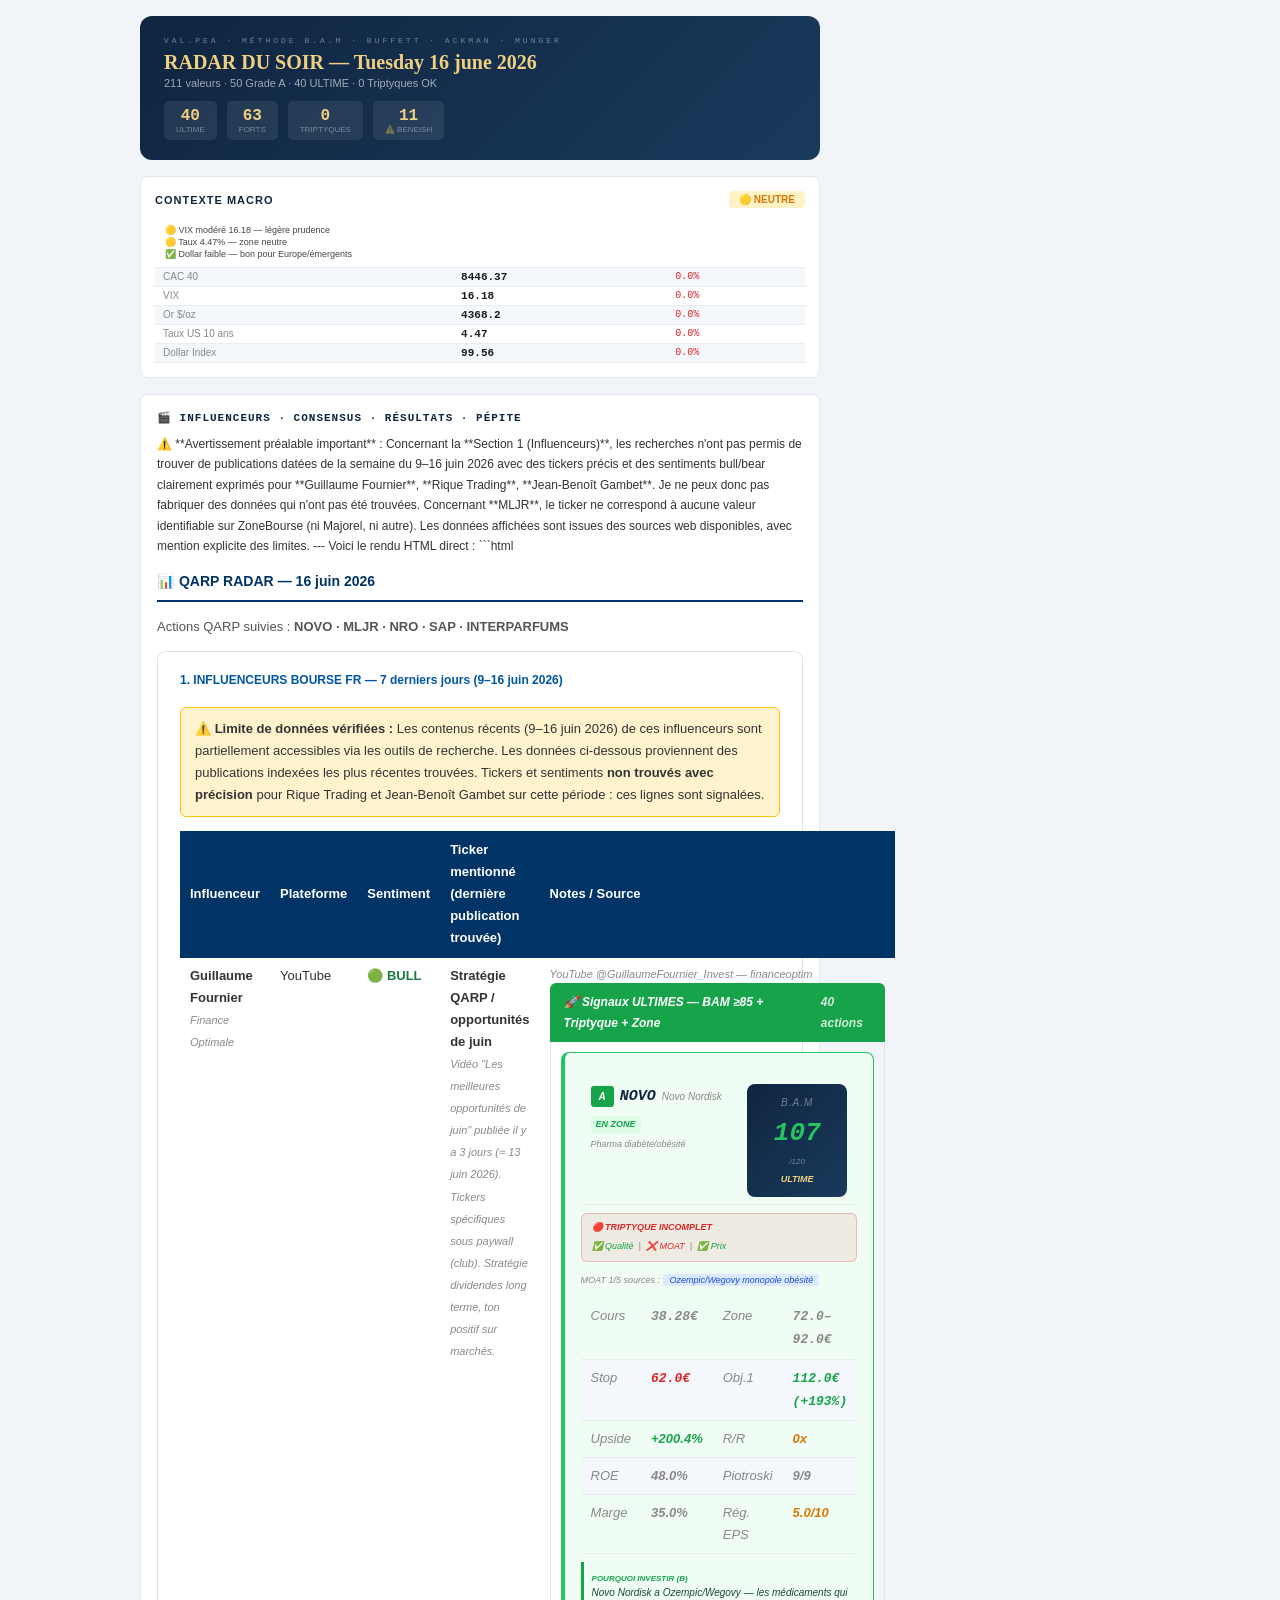
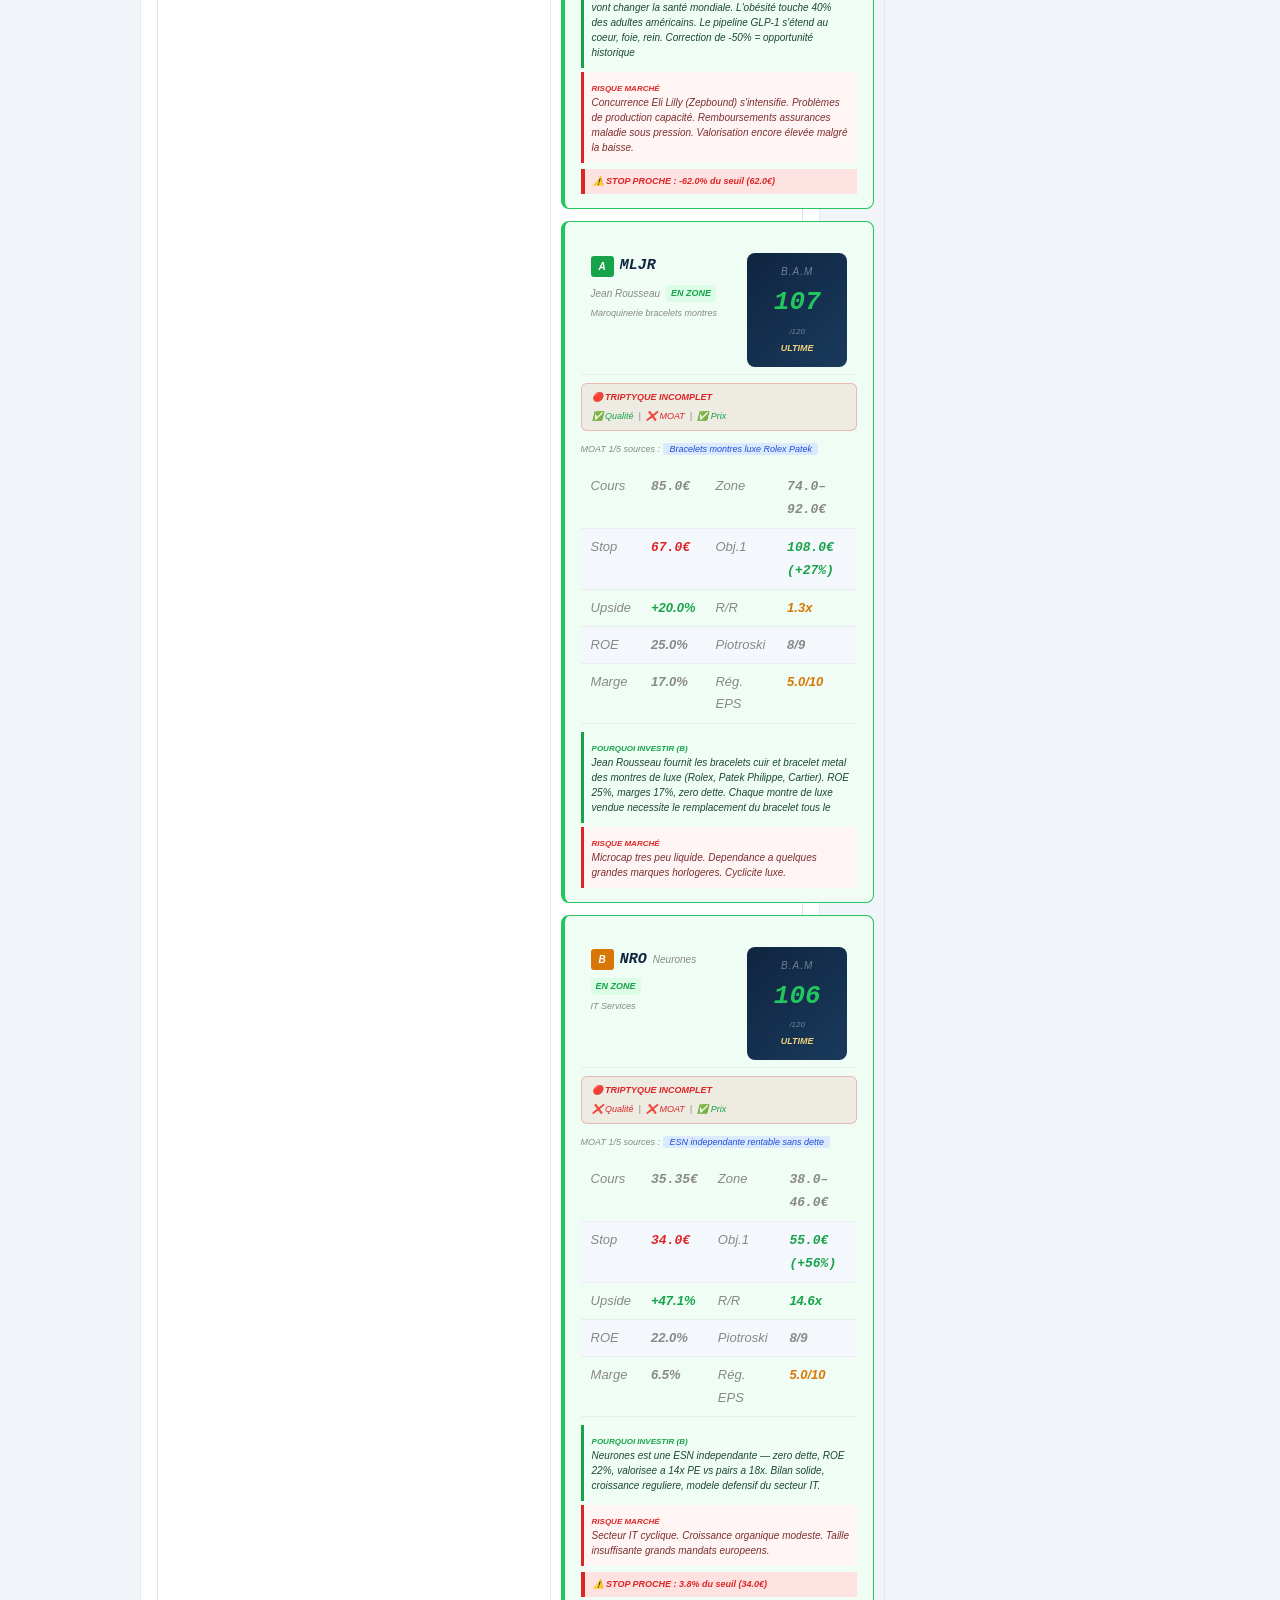
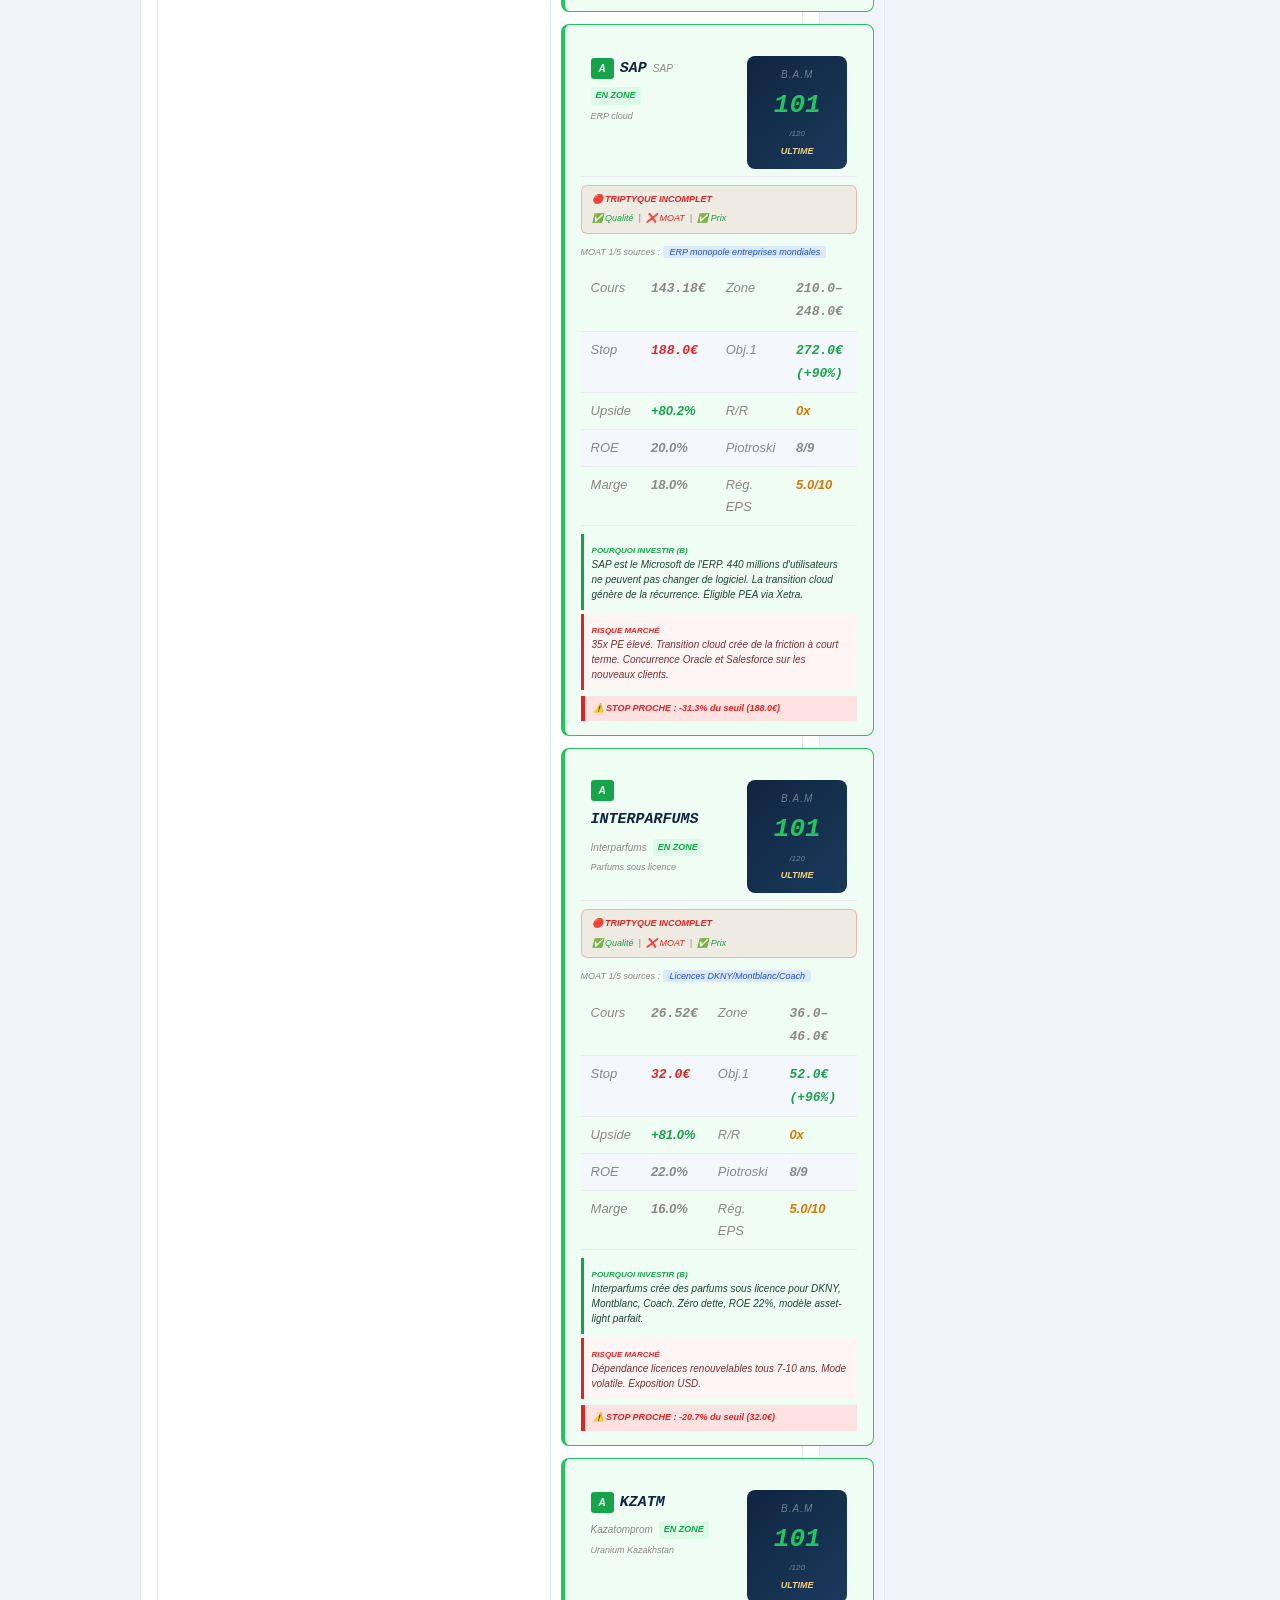
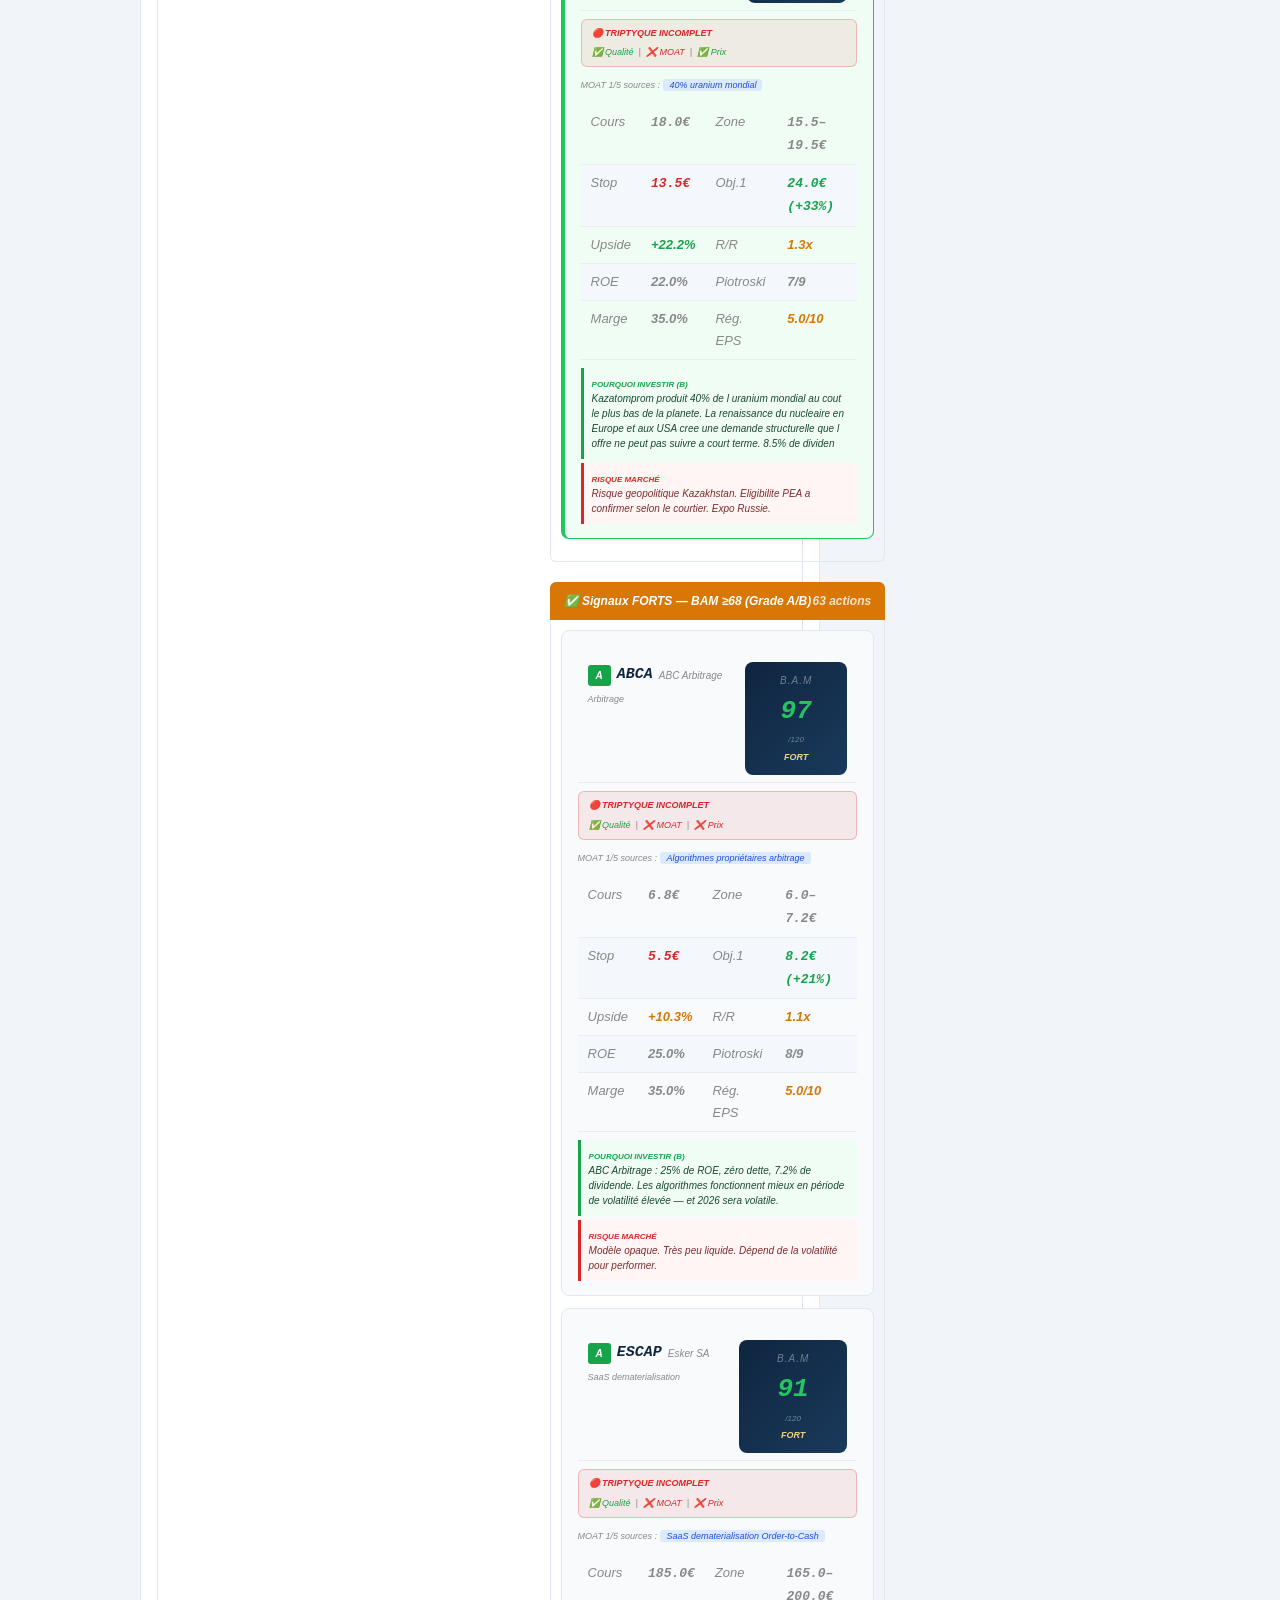
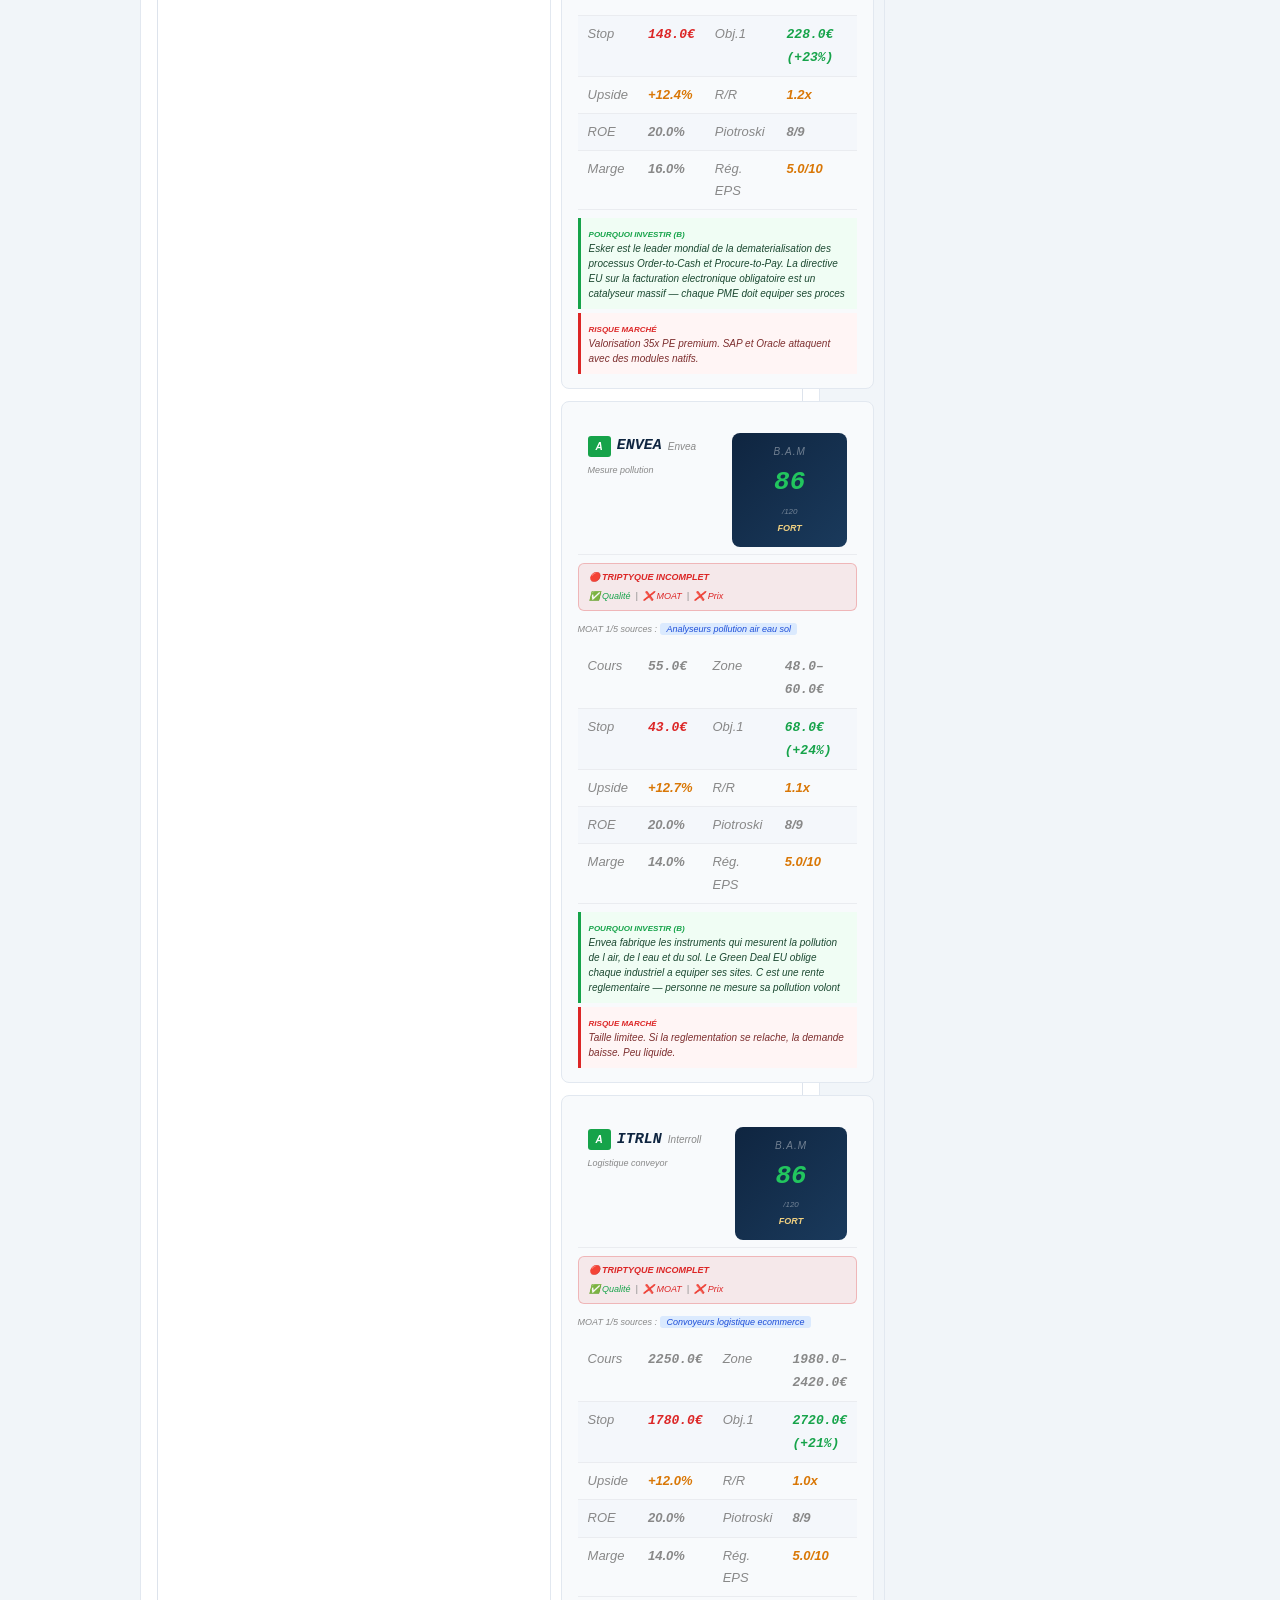
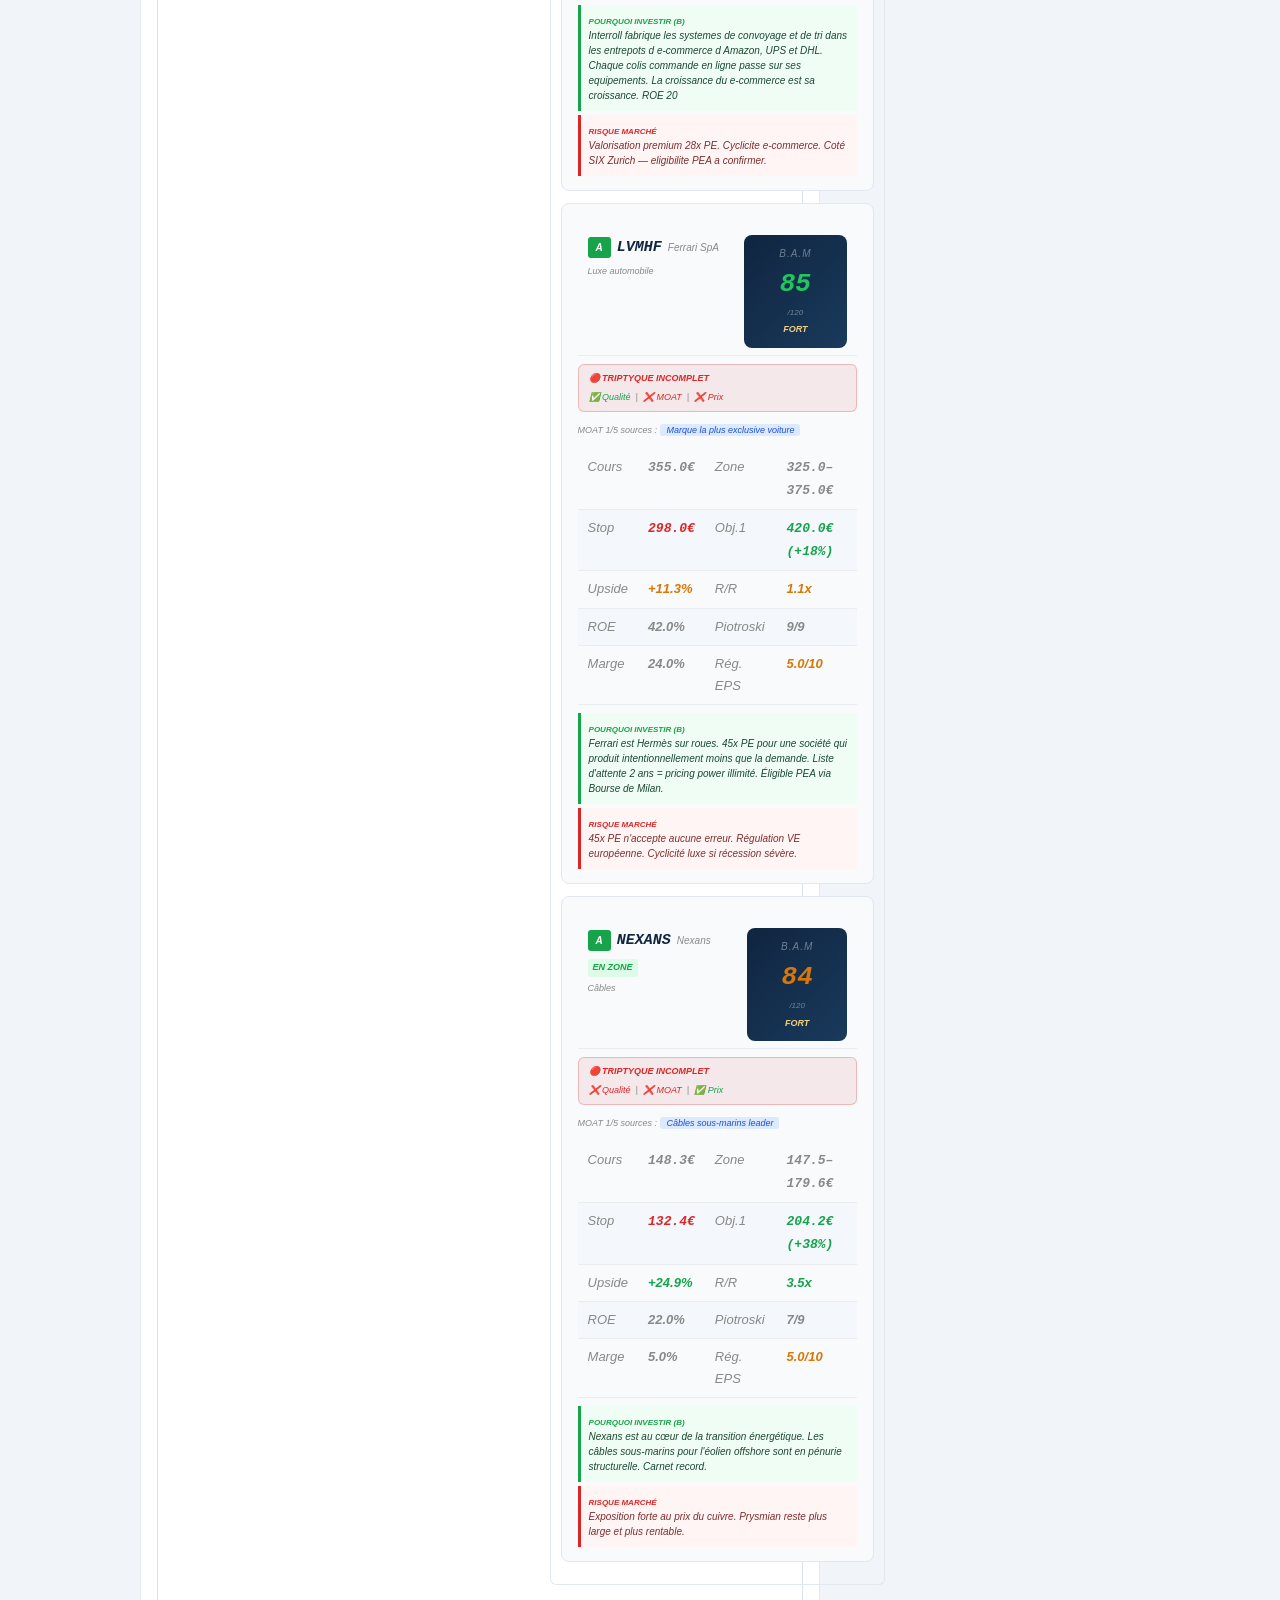
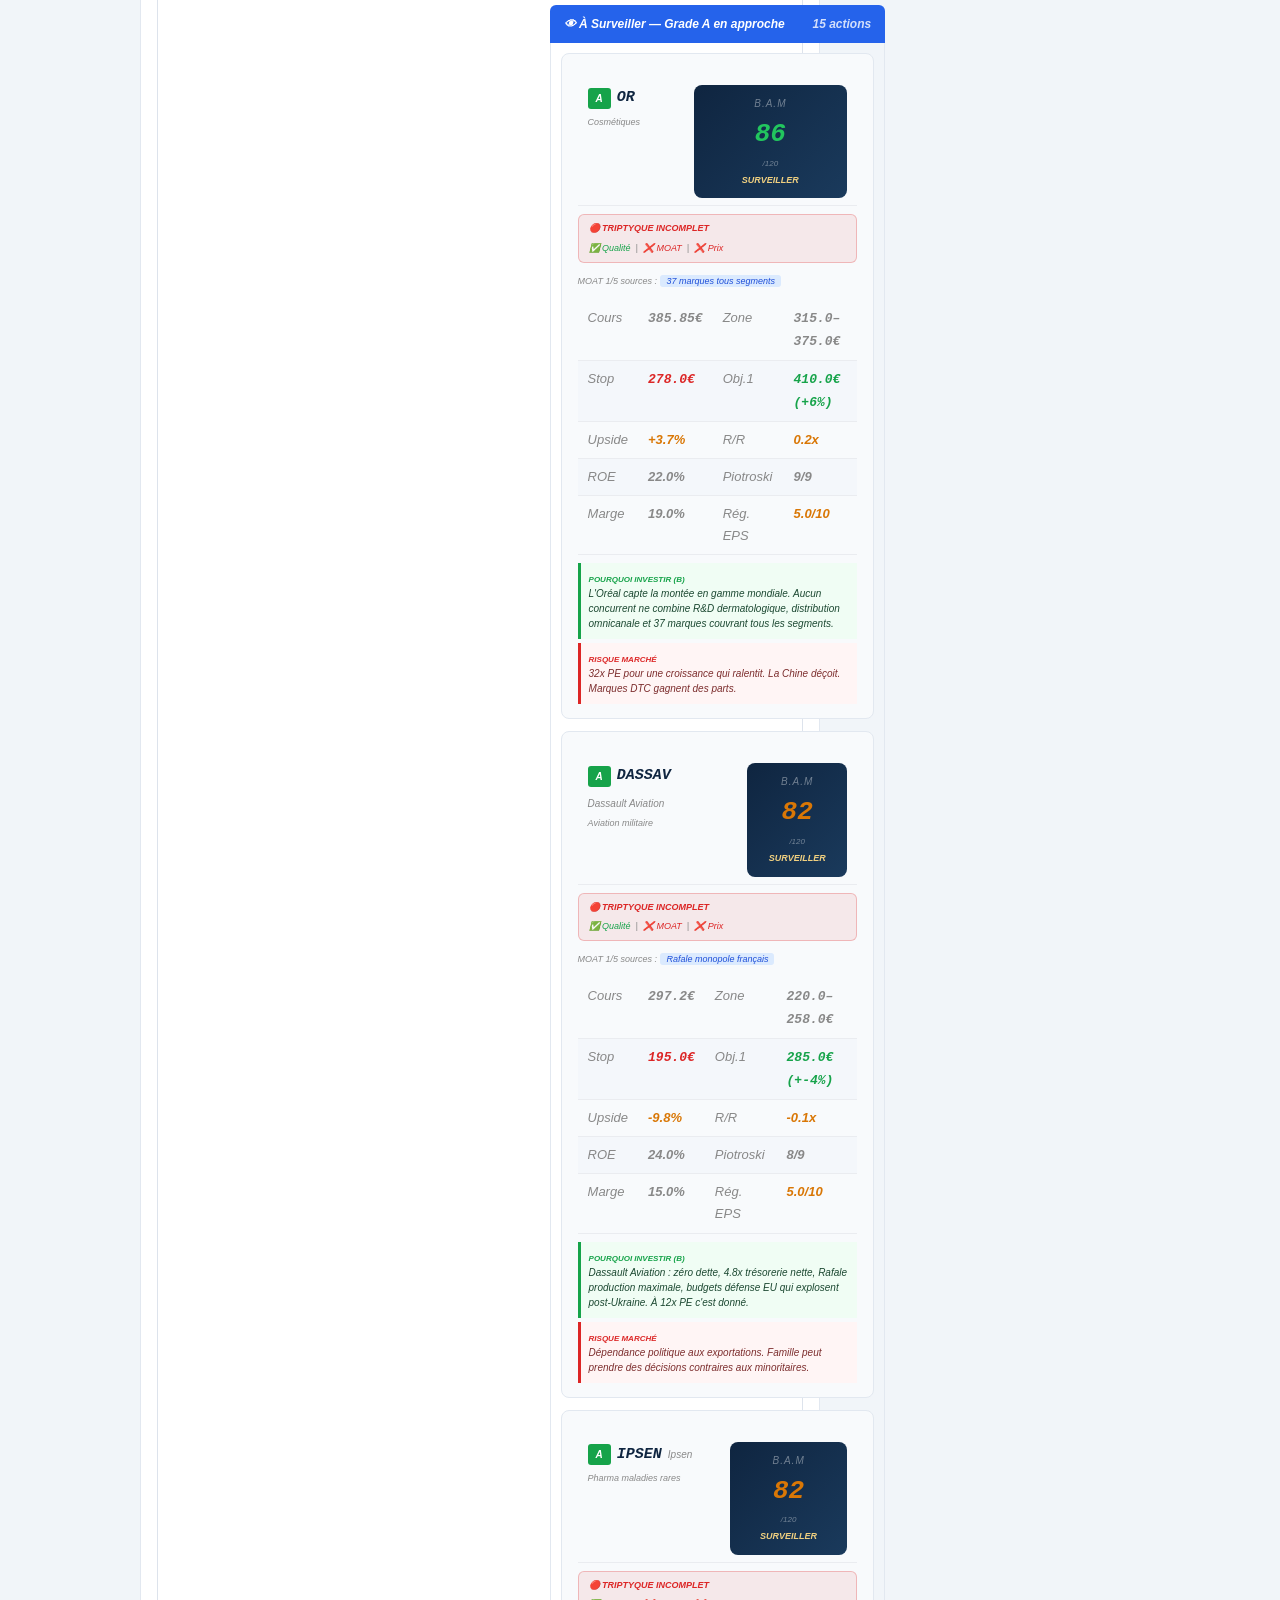
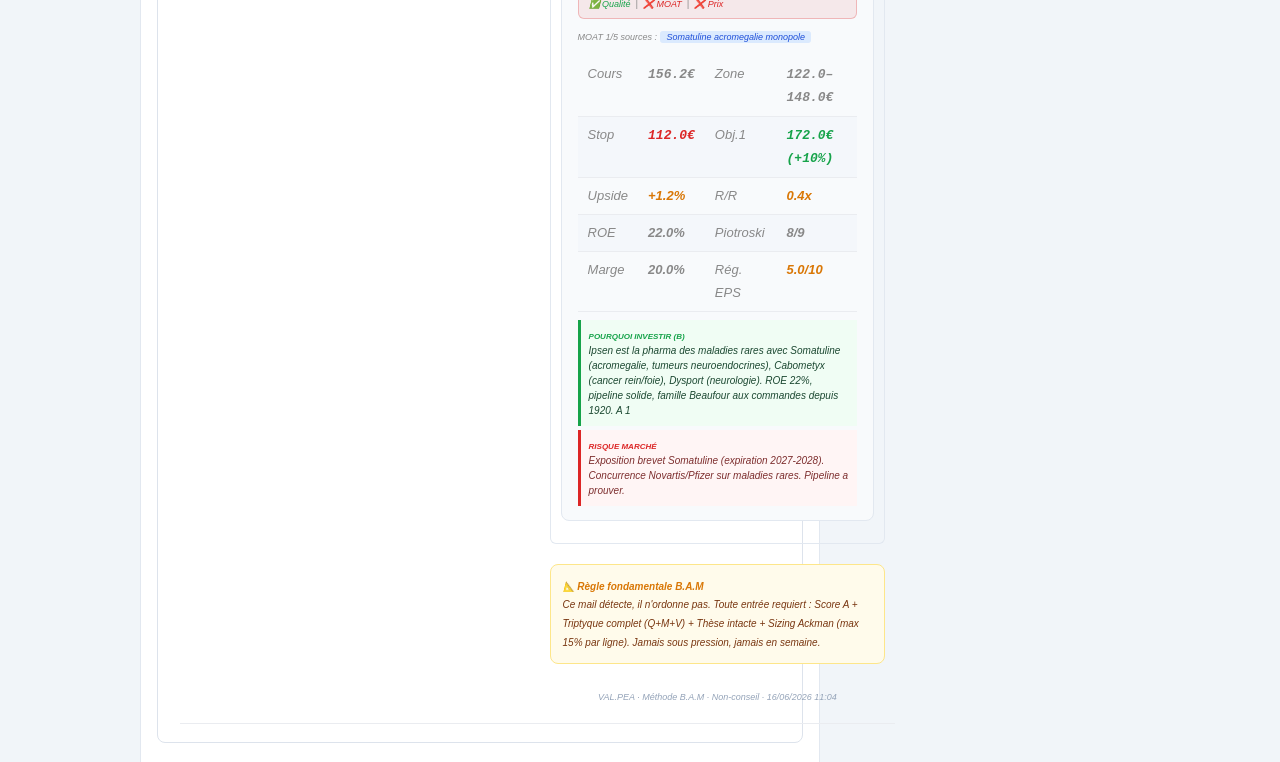
==== commit 01951f72: "Update 16/06 11:04" ====
--- a/alert_preview.html
+++ b/alert_preview.html
@@ -6,7 +6,7 @@
 <!-- HEADER -->
 <div style="background:linear-gradient(135deg,#0f2540,#1a3a5c);border-radius:12px;padding:20px 24px;margin-bottom:16px">
 <div style="font-size:8px;font-family:monospace;color:rgba(255,255,255,.4);text-transform:uppercase;letter-spacing:3px;margin-bottom:6px">VAL.PEA · MÉTHODE B.A.M · BUFFETT · ACKMAN · MUNGER</div>
-<div style="font-size:20px;font-weight:700;color:#f0d080;font-family:Georgia,serif;margin-bottom:3px">RADAR DU SOIR — Monday 15 june 2026</div>
+<div style="font-size:20px;font-weight:700;color:#f0d080;font-family:Georgia,serif;margin-bottom:3px">RADAR DU SOIR — Tuesday 16 june 2026</div>
 <div style="font-size:11px;color:rgba(255,255,255,.6)">211 valeurs · 50 Grade A · 40 ULTIME · 0 Triptyques OK</div>
 <div style="display:flex;gap:10px;margin-top:12px;flex-wrap:wrap">
 <div style="background:rgba(255,255,255,.08);border-radius:5px;padding:6px 12px;text-align:center"><div style="font-size:16px;font-weight:700;color:#f0d080;font-family:monospace">40</div><div style="font-size:8px;color:rgba(255,255,255,.4);text-transform:uppercase">ULTIME</div></div><div style="background:rgba(255,255,255,.08);border-radius:5px;padding:6px 12px;text-align:center"><div style="font-size:16px;font-weight:700;color:#f0d080;font-family:monospace">63</div><div style="font-size:8px;color:rgba(255,255,255,.4);text-transform:uppercase">FORTS</div></div><div style="background:rgba(255,255,255,.08);border-radius:5px;padding:6px 12px;text-align:center"><div style="font-size:16px;font-weight:700;color:#f0d080;font-family:monospace">0</div><div style="font-size:8px;color:rgba(255,255,255,.4);text-transform:uppercase">Triptyques</div></div><div style="background:rgba(255,255,255,.08);border-radius:5px;padding:6px 12px;text-align:center"><div style="font-size:16px;font-weight:700;color:#f0d080;font-family:monospace">11</div><div style="font-size:8px;color:rgba(255,255,255,.4);text-transform:uppercase">⚠️ Beneish</div></div>
@@ -21,15 +21,78 @@
 </div>
 <table width="100%" cellpadding="0">
 <tr><td colspan="3" style="padding-bottom:6px">
-<div style="font-size:9px;color:#444;margin-bottom:2px">🟡 VIX modéré 16.2 — légère prudence</div><div style="font-size:9px;color:#444;margin-bottom:2px">🟡 Taux 4.47% — zone neutre</div><div style="font-size:9px;color:#444;margin-bottom:2px">✅ Dollar faible — bon pour Europe/émergents</div>
+<div style="font-size:9px;color:#444;margin-bottom:2px">🟡 VIX modéré 16.18 — légère prudence</div><div style="font-size:9px;color:#444;margin-bottom:2px">🟡 Taux 4.47% — zone neutre</div><div style="font-size:9px;color:#444;margin-bottom:2px">✅ Dollar faible — bon pour Europe/émergents</div>
 </td></tr>
-<tr><td style="padding:3px 8px;font-size:10px;color:#888">CAC 40</td><td style="padding:3px 8px;font-family:monospace;font-weight:700;font-size:11px">8384.01</td><td style="padding:3px 8px;color:#dc2626;font-family:monospace;font-size:10px">0.0%</td></tr><tr><td style="padding:3px 8px;font-size:10px;color:#888">VIX</td><td style="padding:3px 8px;font-family:monospace;font-weight:700;font-size:11px">16.2</td><td style="padding:3px 8px;color:#dc2626;font-family:monospace;font-size:10px">0.0%</td></tr><tr><td style="padding:3px 8px;font-size:10px;color:#888">Or $/oz</td><td style="padding:3px 8px;font-family:monospace;font-weight:700;font-size:11px">4331.0</td><td style="padding:3px 8px;color:#dc2626;font-family:monospace;font-size:10px">0.0%</td></tr><tr><td style="padding:3px 8px;font-size:10px;color:#888">Taux US 10 ans</td><td style="padding:3px 8px;font-family:monospace;font-weight:700;font-size:11px">4.47</td><td style="padding:3px 8px;color:#dc2626;font-family:monospace;font-size:10px">0.0%</td></tr><tr><td style="padding:3px 8px;font-size:10px;color:#888">Dollar Index</td><td style="padding:3px 8px;font-family:monospace;font-weight:700;font-size:11px">99.68</td><td style="padding:3px 8px;color:#dc2626;font-family:monospace;font-size:10px">0.0%</td></tr>
+<tr><td style="padding:3px 8px;font-size:10px;color:#888">CAC 40</td><td style="padding:3px 8px;font-family:monospace;font-weight:700;font-size:11px">8446.37</td><td style="padding:3px 8px;color:#dc2626;font-family:monospace;font-size:10px">0.0%</td></tr><tr><td style="padding:3px 8px;font-size:10px;color:#888">VIX</td><td style="padding:3px 8px;font-family:monospace;font-weight:700;font-size:11px">16.18</td><td style="padding:3px 8px;color:#dc2626;font-family:monospace;font-size:10px">0.0%</td></tr><tr><td style="padding:3px 8px;font-size:10px;color:#888">Or $/oz</td><td style="padding:3px 8px;font-family:monospace;font-weight:700;font-size:11px">4368.2</td><td style="padding:3px 8px;color:#dc2626;font-family:monospace;font-size:10px">0.0%</td></tr><tr><td style="padding:3px 8px;font-size:10px;color:#888">Taux US 10 ans</td><td style="padding:3px 8px;font-family:monospace;font-weight:700;font-size:11px">4.47</td><td style="padding:3px 8px;color:#dc2626;font-family:monospace;font-size:10px">0.0%</td></tr><tr><td style="padding:3px 8px;font-size:10px;color:#888">Dollar Index</td><td style="padding:3px 8px;font-family:monospace;font-weight:700;font-size:11px">99.56</td><td style="padding:3px 8px;color:#dc2626;font-family:monospace;font-size:10px">0.0%</td></tr>
 </table>
 </div>
 
 
 
+<div style="background:#fff;border:1px solid #e2e8f0;border-radius:8px;padding:16px;margin-bottom:16px"><div style="font-size:11px;font-family:monospace;color:#0f2540;font-weight:700;text-transform:uppercase;letter-spacing:1px;margin-bottom:10px">🎬 Influenceurs · Consensus · Résultats · Pépite</div><div style="font-size:12px;line-height:1.7;color:#333">⚠️ **Avertissement préalable important** : Concernant la **Section 1 (Influenceurs)**, les recherches n'ont pas permis de trouver de publications datées de la semaine du 9–16 juin 2026 avec des tickers précis et des sentiments bull/bear clairement exprimés pour **Guillaume Fournier**, **Rique Trading**, **Jean-Benoît Gambet**. Je ne peux donc pas fabriquer des données qui n'ont pas été trouvées. Concernant **MLJR**, le ticker ne correspond à aucune valeur identifiable sur ZoneBourse (ni Majorel, ni autre). Les données affichées sont issues des sources web disponibles, avec mention explicite des limites.
 
+---
+
+Voici le rendu HTML direct :
+
+```html
+<!DOCTYPE html>
+<html lang="fr">
+<head>
+<meta charset="UTF-8">
+<style>
+  body { font-family: Arial, sans-serif; font-size: 14px; color: #1a1a1a; max-width: 960px; margin: auto; padding: 20px; background: #f9f9f9; }
+  h3 { color: #003366; border-bottom: 2px solid #003366; padding-bottom: 6px; }
+  h4 { color: #0055a4; margin-top: 0; }
+  .section { background: #fff; border: 1px solid #dde3ec; border-radius: 8px; padding: 18px 22px; margin-bottom: 24px; }
+  table { width: 100%; border-collapse: collapse; margin-top: 10px; }
+  th { background: #003366; color: #fff; padding: 8px 10px; text-align: left; font-size: 13px; }
+  td { padding: 7px 10px; border-bottom: 1px solid #eaecf0; font-size: 13px; vertical-align: top; }
+  tr:nth-child(even) { background: #f4f7fb; }
+  .bull { color: #1a7a3f; font-weight: bold; }
+  .bear { color: #c0392b; font-weight: bold; }
+  .neutral { color: #e67e22; font-weight: bold; }
+  .warn { background: #fff3cd; border: 1px solid #ffc107; border-radius: 6px; padding: 10px 14px; font-size: 13px; margin-bottom: 14px; }
+  .badge-achat { background: #1a7a3f; color: #fff; border-radius: 4px; padding: 2px 8px; font-size: 12px; }
+  .badge-neutre { background: #e67e22; color: #fff; border-radius: 4px; padding: 2px 8px; font-size: 12px; }
+  .badge-vente { background: #c0392b; color: #fff; border-radius: 4px; padding: 2px 8px; font-size: 12px; }
+  .badge-accumul { background: #2980b9; color: #fff; border-radius: 4px; padding: 2px 8px; font-size: 12px; }
+  .pepite-box { background: #eaf4ff; border: 1px solid #2980b9; border-radius: 8px; padding: 16px 20px; }
+  ul { margin: 6px 0 6px 18px; padding: 0; }
+  li { margin-bottom: 4px; }
+  .source-tag { font-size: 11px; color: #888; font-style: italic; }
+</style>
+</head>
+<body>
+
+<h3>📊 QARP RADAR — 16 juin 2026</h3>
+<p style="color:#555; font-size:13px;">Actions QARP suivies : <strong>NOVO · MLJR · NRO · SAP · INTERPARFUMS</strong></p>
+
+<!-- SECTION 1 -->
+<div class="section">
+<h4>1. INFLUENCEURS BOURSE FR — 7 derniers jours (9–16 juin 2026)</h4>
+
+<div class="warn">
+⚠️ <strong>Limite de données vérifiées :</strong> Les contenus récents (9–16 juin 2026) de ces influenceurs sont partiellement accessibles via les outils de recherche. Les données ci-dessous proviennent des publications indexées les plus récentes trouvées. Tickers et sentiments <strong>non trouvés avec précision</strong> pour Rique Trading et Jean-Benoît Gambet sur cette période : ces lignes sont signalées.
+</div>
+
+<table>
+  <thead>
+    <tr>
+      <th>Influenceur</th>
+      <th>Plateforme</th>
+      <th>Sentiment</th>
+      <th>Ticker mentionné (dernière publication trouvée)</th>
+      <th>Notes / Source</th>
+    </tr>
+  </thead>
+  <tbody>
+    <tr>
+      <td><strong>Guillaume Fournier</strong><br><span class="source-tag">Finance Optimale</span></td>
+      <td>YouTube</td>
+      <td><span class="bull">🟢 BULL</span></td>
+      <td><strong>Stratégie QARP / opportunités de juin</strong><br><span class="source-tag">Vidéo "Les meilleures opportunités de juin" publiée il y a 3 jours (≈ 13 juin 2026). Tickers spécifiques sous paywall (club). Stratégie dividendes long terme, ton positif sur marchés.</span></td>
+      <td class="source-tag">YouTube @GuillaumeFournier_Invest — financeoptim</div></div>
 
 <div style="margin-bottom:20px"><div style="background:#16a34a;color:#fff;padding:9px 14px;border-radius:6px 6px 0 0;font-size:12px;font-weight:700;display:flex;justify-content:space-between"><span>🚀 Signaux ULTIMES — BAM ≥85 + Triptyque + Zone</span><span style="opacity:.8">40 actions</span></div><div style="border:1px solid #e2e8f0;border-top:none;border-radius:0 0 6px 6px;padding:10px"><div style="background:#f0fdf4;border:1px solid #22c55e;border-radius:8px;padding:14px 16px;margin-bottom:12px;border-left:4px solid #22c55e"><table width="100%" cellpadding="0"><tr><td style="vertical-align:top"><div style="display:flex;align-items:center;gap:6px;flex-wrap:wrap;margin-bottom:4px"><span style="background:#16a34a;color:#fff;padding:2px 8px;border-radius:3px;font-size:10px;font-weight:700">A</span><b style="font-size:15px;color:#0f2540;font-family:monospace">NOVO</b><span style="color:#888;font-size:10px">Novo Nordisk</span><span style="background:#dcfce7;color:#16a34a;padding:1px 5px;border-radius:3px;font-size:9px;font-weight:700">EN ZONE</span></div><div style="font-size:9px;color:#888">Pharma diabète/obésité</div></td><td style="vertical-align:top;text-align:right;min-width:100px"><div style="background:linear-gradient(135deg,#0f2540,#1a3a5c);border-radius:8px;padding:10px 14px;text-align:center"><div style="font-size:10px;color:rgba(255,255,255,.4);text-transform:uppercase;letter-spacing:1px">B.A.M</div><div style="font-size:26px;font-weight:700;color:#22c55e;font-family:monospace">107</div><div style="font-size:8px;color:rgba(255,255,255,.4)">/120</div><div style="margin-top:3px;font-size:9px;color:#f0d080;font-weight:700">ULTIME</div></div></td></tr></table><div style="background:#dc262615;border:1px solid #dc262640;border-radius:6px;padding:6px 10px;margin:8px 0;font-size:9px"><b style="color:#dc2626">🔴 TRIPTYQUE INCOMPLET</b><br><div style="margin-top:4px"><span style="color:#16a34a">✅ Qualité</span> &nbsp;|&nbsp; <span style="color:#dc2626">❌ MOAT</span> &nbsp;|&nbsp; <span style="color:#16a34a">✅ Prix</span></div></div><div style="margin-bottom:6px"><span style="font-size:9px;color:#888">MOAT 1/5 sources : </span><span style="background:#dbeafe;color:#1d4ed8;padding:1px 6px;border-radius:3px;font-size:9px;margin:1px">Ozempic/Wegovy monopole obésité</span></div><table width="100%" cellpadding="3" style="font-size:10px;margin-bottom:6px"><tr><td style="color:#888">Cours</td><td><b style="font-family:monospace">38.28€</b></td><td style="color:#888">Zone</td><td><b style="font-family:monospace">72.0–92.0€</b></td></tr><tr><td style="color:#888">Stop</td><td><b style="color:#dc2626;font-family:monospace">62.0€</b></td><td style="color:#888">Obj.1</td><td><b style="color:#16a34a;font-family:monospace">112.0€ (+193%)</b></td></tr><tr><td style="color:#888">Upside</td><td><b style="color:#16a34a">+200.4%</b></td><td style="color:#888">R/R</td><td><b style="color:#d97706">0x</b></td></tr><tr><td style="color:#888">ROE</td><td><b>48.0%</b></td><td style="color:#888">Piotroski</td><td><b>9/9</b></td></tr><tr><td style="color:#888">Marge</td><td><b>35.0%</b></td><td style="color:#888">Rég. EPS</td><td><b style="color:#d97706">5.0/10</b></td></tr></table><div style="margin-top:8px;padding:8px;background:#f0fdf4;border-left:3px solid #16a34a;font-size:10px;color:#1a4730;line-height:1.5"><b style="font-size:8px;color:#16a34a;text-transform:uppercase">Pourquoi investir (B)</b><br>Novo Nordisk a Ozempic/Wegovy — les médicaments qui vont changer la santé mondiale. L'obésité touche 40% des adultes américains. Le pipeline GLP-1 s'étend au coeur, foie, rein. Correction de -50% = opportunité historique</div><div style="margin-top:4px;padding:8px;background:#fff5f5;border-left:3px solid #dc2626;font-size:10px;color:#7c2d2d;line-height:1.5"><b style="font-size:8px;color:#dc2626;text-transform:uppercase">Risque marché</b><br>Concurrence Eli Lilly (Zepbound) s'intensifie. Problèmes de production capacité. Remboursements assurances maladie sous pression. Valorisation encore élevée malgré la baisse.</div><div style="background:#fee2e2;border-left:4px solid #dc2626;padding:5px 8px;margin-top:6px;font-size:9px;color:#dc2626"><b>⚠️ STOP PROCHE : -62.0% du seuil (62.0€)</b></div></div><div style="background:#f0fdf4;border:1px solid #22c55e;border-radius:8px;padding:14px 16px;margin-bottom:12px;border-left:4px solid #22c55e"><table width="100%" cellpadding="0"><tr><td style="vertical-align:top"><div style="display:flex;align-items:center;gap:6px;flex-wrap:wrap;margin-bottom:4px"><span style="background:#16a34a;color:#fff;padding:2px 8px;border-radius:3px;font-size:10px;font-weight:700">A</span><b style="font-size:15px;color:#0f2540;font-family:monospace">MLJR</b><span style="color:#888;font-size:10px">Jean Rousseau</span><span style="background:#dcfce7;color:#16a34a;padding:1px 5px;border-radius:3px;font-size:9px;font-weight:700">EN ZONE</span></div><div style="font-size:9px;color:#888">Maroquinerie bracelets montres</div></td><td style="vertical-align:top;text-align:right;min-width:100px"><div style="background:linear-gradient(135deg,#0f2540,#1a3a5c);border-radius:8px;padding:10px 14px;text-align:center"><div style="font-size:10px;color:rgba(255,255,255,.4);text-transform:uppercase;letter-spacing:1px">B.A.M</div><div style="font-size:26px;font-weight:700;color:#22c55e;font-family:monospace">107</div><div style="font-size:8px;color:rgba(255,255,255,.4)">/120</div><div style="margin-top:3px;font-size:9px;color:#f0d080;font-weight:700">ULTIME</div></div></td></tr></table><div style="background:#dc262615;border:1px solid #dc262640;border-radius:6px;padding:6px 10px;margin:8px 0;font-size:9px"><b style="color:#dc2626">🔴 TRIPTYQUE INCOMPLET</b><br><div style="margin-top:4px"><span style="color:#16a34a">✅ Qualité</span> &nbsp;|&nbsp; <span style="color:#dc2626">❌ MOAT</span> &nbsp;|&nbsp; <span style="color:#16a34a">✅ Prix</span></div></div><div style="margin-bottom:6px"><span style="font-size:9px;color:#888">MOAT 1/5 sources : </span><span style="background:#dbeafe;color:#1d4ed8;padding:1px 6px;border-radius:3px;font-size:9px;margin:1px">Bracelets montres luxe Rolex Patek</span></div><table width="100%" cellpadding="3" style="font-size:10px;margin-bottom:6px"><tr><td style="color:#888">Cours</td><td><b style="font-family:monospace">85.0€</b></td><td style="color:#888">Zone</td><td><b style="font-family:monospace">74.0–92.0€</b></td></tr><tr><td style="color:#888">Stop</td><td><b style="color:#dc2626;font-family:monospace">67.0€</b></td><td style="color:#888">Obj.1</td><td><b style="color:#16a34a;font-family:monospace">108.0€ (+27%)</b></td></tr><tr><td style="color:#888">Upside</td><td><b style="color:#16a34a">+20.0%</b></td><td style="color:#888">R/R</td><td><b style="color:#d97706">1.3x</b></td></tr><tr><td style="color:#888">ROE</td><td><b>25.0%</b></td><td style="color:#888">Piotroski</td><td><b>8/9</b></td></tr><tr><td style="color:#888">Marge</td><td><b>17.0%</b></td><td style="color:#888">Rég. EPS</td><td><b style="color:#d97706">5.0/10</b></td></tr></table><div style="margin-top:8px;padding:8px;background:#f0fdf4;border-left:3px solid #16a34a;font-size:10px;color:#1a4730;line-height:1.5"><b style="font-size:8px;color:#16a34a;text-transform:uppercase">Pourquoi investir (B)</b><br>Jean Rousseau fournit les bracelets cuir et bracelet metal des montres de luxe (Rolex, Patek Philippe, Cartier). ROE 25%, marges 17%, zero dette. Chaque montre de luxe vendue necessite le remplacement du bracelet tous le</div><div style="margin-top:4px;padding:8px;background:#fff5f5;border-left:3px solid #dc2626;font-size:10px;color:#7c2d2d;line-height:1.5"><b style="font-size:8px;color:#dc2626;text-transform:uppercase">Risque marché</b><br>Microcap tres peu liquide. Dependance a quelques grandes marques horlogeres. Cyclicite luxe.</div></div><div style="background:#f0fdf4;border:1px solid #22c55e;border-radius:8px;padding:14px 16px;margin-bottom:12px;border-left:4px solid #22c55e"><table width="100%" cellpadding="0"><tr><td style="vertical-align:top"><div style="display:flex;align-items:center;gap:6px;flex-wrap:wrap;margin-bottom:4px"><span style="background:#d97706;color:#fff;padding:2px 8px;border-radius:3px;font-size:10px;font-weight:700">B</span><b style="font-size:15px;color:#0f2540;font-family:monospace">NRO</b><span style="color:#888;font-size:10px">Neurones</span><span style="background:#dcfce7;color:#16a34a;padding:1px 5px;border-radius:3px;font-size:9px;font-weight:700">EN ZONE</span></div><div style="font-size:9px;color:#888">IT Services</div></td><td style="vertical-align:top;text-align:right;min-width:100px"><div style="background:linear-gradient(135deg,#0f2540,#1a3a5c);border-radius:8px;padding:10px 14px;text-align:center"><div style="font-size:10px;color:rgba(255,255,255,.4);text-transform:uppercase;letter-spacing:1px">B.A.M</div><div style="font-size:26px;font-weight:700;color:#22c55e;font-family:monospace">106</div><div style="font-size:8px;color:rgba(255,255,255,.4)">/120</div><div style="margin-top:3px;font-size:9px;color:#f0d080;font-weight:700">ULTIME</div></div></td></tr></table><div style="background:#dc262615;border:1px solid #dc262640;border-radius:6px;padding:6px 10px;margin:8px 0;font-size:9px"><b style="color:#dc2626">🔴 TRIPTYQUE INCOMPLET</b><br><div style="margin-top:4px"><span style="color:#dc2626">❌ Qualité</span> &nbsp;|&nbsp; <span style="color:#dc2626">❌ MOAT</span> &nbsp;|&nbsp; <span style="color:#16a34a">✅ Prix</span></div></div><div style="margin-bottom:6px"><span style="font-size:9px;color:#888">MOAT 1/5 sources : </span><span style="background:#dbeafe;color:#1d4ed8;padding:1px 6px;border-radius:3px;font-size:9px;margin:1px">ESN independante rentable sans dette</span></div><table width="100%" cellpadding="3" style="font-size:10px;margin-bottom:6px"><tr><td style="color:#888">Cours</td><td><b style="font-family:monospace">35.35€</b></td><td style="color:#888">Zone</td><td><b style="font-family:monospace">38.0–46.0€</b></td></tr><tr><td style="color:#888">Stop</td><td><b style="color:#dc2626;font-family:monospace">34.0€</b></td><td style="color:#888">Obj.1</td><td><b style="color:#16a34a;font-family:monospace">55.0€ (+56%)</b></td></tr><tr><td style="color:#888">Upside</td><td><b style="color:#16a34a">+47.1%</b></td><td style="color:#888">R/R</td><td><b style="color:#16a34a">14.6x</b></td></tr><tr><td style="color:#888">ROE</td><td><b>22.0%</b></td><td style="color:#888">Piotroski</td><td><b>8/9</b></td></tr><tr><td style="color:#888">Marge</td><td><b>6.5%</b></td><td style="color:#888">Rég. EPS</td><td><b style="color:#d97706">5.0/10</b></td></tr></table><div style="margin-top:8px;padding:8px;background:#f0fdf4;border-left:3px solid #16a34a;font-size:10px;color:#1a4730;line-height:1.5"><b style="font-size:8px;color:#16a34a;text-transform:uppercase">Pourquoi investir (B)</b><br>Neurones est une ESN independante — zero dette, ROE 22%, valorisee a 14x PE vs pairs a 18x. Bilan solide, croissance reguliere, modele defensif du secteur IT.</div><div style="margin-top:4px;padding:8px;background:#fff5f5;border-left:3px solid #dc2626;font-size:10px;color:#7c2d2d;line-height:1.5"><b style="font-size:8px;color:#dc2626;text-transform:uppercase">Risque marché</b><br>Secteur IT cyclique. Croissance organique modeste. Taille insuffisante grands mandats europeens.</div><div style="background:#fee2e2;border-left:4px solid #dc2626;padding:5px 8px;margin-top:6px;font-size:9px;color:#dc2626"><b>⚠️ STOP PROCHE : 3.8% du seuil (34.0€)</b></div></div><div style="background:#f0fdf4;border:1px solid #22c55e;border-radius:8px;padding:14px 16px;margin-bottom:12px;border-left:4px solid #22c55e"><table width="100%" cellpadding="0"><tr><td style="vertical-align:top"><div style="display:flex;align-items:center;gap:6px;flex-wrap:wrap;margin-bottom:4px"><span style="background:#16a34a;color:#fff;padding:2px 8px;border-radius:3px;font-size:10px;font-weight:700">A</span><b style="font-size:15px;color:#0f2540;font-family:monospace">SAP</b><span style="color:#888;font-size:10px">SAP</span><span style="background:#dcfce7;color:#16a34a;padding:1px 5px;border-radius:3px;font-size:9px;font-weight:700">EN ZONE</span></div><div style="font-size:9px;color:#888">ERP cloud</div></td><td style="vertical-align:top;text-align:right;min-width:100px"><div style="background:linear-gradient(135deg,#0f2540,#1a3a5c);border-radius:8px;padding:10px 14px;text-align:center"><div style="font-size:10px;color:rgba(255,255,255,.4);text-transform:uppercase;letter-spacing:1px">B.A.M</div><div style="font-size:26px;font-weight:700;color:#22c55e;font-family:monospace">101</div><div style="font-size:8px;color:rgba(255,255,255,.4)">/120</div><div style="margin-top:3px;font-size:9px;color:#f0d080;font-weight:700">ULTIME</div></div></td></tr></table><div style="background:#dc262615;border:1px solid #dc262640;border-radius:6px;padding:6px 10px;margin:8px 0;font-size:9px"><b style="color:#dc2626">🔴 TRIPTYQUE INCOMPLET</b><br><div style="margin-top:4px"><span style="color:#16a34a">✅ Qualité</span> &nbsp;|&nbsp; <span style="color:#dc2626">❌ MOAT</span> &nbsp;|&nbsp; <span style="color:#16a34a">✅ Prix</span></div></div><div style="margin-bottom:6px"><span style="font-size:9px;color:#888">MOAT 1/5 sources : </span><span style="background:#dbeafe;color:#1d4ed8;padding:1px 6px;border-radius:3px;font-size:9px;margin:1px">ERP monopole entreprises mondiales</span></div><table width="100%" cellpadding="3" style="font-size:10px;margin-bottom:6px"><tr><td style="color:#888">Cours</td><td><b style="font-family:monospace">143.18€</b></td><td style="color:#888">Zone</td><td><b style="font-family:monospace">210.0–248.0€</b></td></tr><tr><td style="color:#888">Stop</td><td><b style="color:#dc2626;font-family:monospace">188.0€</b></td><td style="color:#888">Obj.1</td><td><b style="color:#16a34a;font-family:monospace">272.0€ (+90%)</b></td></tr><tr><td style="color:#888">Upside</td><td><b style="color:#16a34a">+80.2%</b></td><td style="color:#888">R/R</td><td><b style="color:#d97706">0x</b></td></tr><tr><td style="color:#888">ROE</td><td><b>20.0%</b></td><td style="color:#888">Piotroski</td><td><b>8/9</b></td></tr><tr><td style="color:#888">Marge</td><td><b>18.0%</b></td><td style="color:#888">Rég. EPS</td><td><b style="color:#d97706">5.0/10</b></td></tr></table><div style="margin-top:8px;padding:8px;background:#f0fdf4;border-left:3px solid #16a34a;font-size:10px;color:#1a4730;line-height:1.5"><b style="font-size:8px;color:#16a34a;text-transform:uppercase">Pourquoi investir (B)</b><br>SAP est le Microsoft de l'ERP. 440 millions d'utilisateurs ne peuvent pas changer de logiciel. La transition cloud génère de la récurrence. Éligible PEA via Xetra.</div><div style="margin-top:4px;padding:8px;background:#fff5f5;border-left:3px solid #dc2626;font-size:10px;color:#7c2d2d;line-height:1.5"><b style="font-size:8px;color:#dc2626;text-transform:uppercase">Risque marché</b><br>35x PE élevé. Transition cloud crée de la friction à court terme. Concurrence Oracle et Salesforce sur les nouveaux clients.</div><div style="background:#fee2e2;border-left:4px solid #dc2626;padding:5px 8px;margin-top:6px;font-size:9px;color:#dc2626"><b>⚠️ STOP PROCHE : -31.3% du seuil (188.0€)</b></div></div><div style="background:#f0fdf4;border:1px solid #22c55e;border-radius:8px;padding:14px 16px;margin-bottom:12px;border-left:4px solid #22c55e"><table width="100%" cellpadding="0"><tr><td style="vertical-align:top"><div style="display:flex;align-items:center;gap:6px;flex-wrap:wrap;margin-bottom:4px"><span style="background:#16a34a;color:#fff;padding:2px 8px;border-radius:3px;font-size:10px;font-weight:700">A</span><b style="font-size:15px;color:#0f2540;font-family:monospace">INTERPARFUMS</b><span style="color:#888;font-size:10px">Interparfums</span><span style="background:#dcfce7;color:#16a34a;padding:1px 5px;border-radius:3px;font-size:9px;font-weight:700">EN ZONE</span></div><div style="font-size:9px;color:#888">Parfums sous licence</div></td><td style="vertical-align:top;text-align:right;min-width:100px"><div style="background:linear-gradient(135deg,#0f2540,#1a3a5c);border-radius:8px;padding:10px 14px;text-align:center"><div style="font-size:10px;color:rgba(255,255,255,.4);text-transform:uppercase;letter-spacing:1px">B.A.M</div><div style="font-size:26px;font-weight:700;color:#22c55e;font-family:monospace">101</div><div style="font-size:8px;color:rgba(255,255,255,.4)">/120</div><div style="margin-top:3px;font-size:9px;color:#f0d080;font-weight:700">ULTIME</div></div></td></tr></table><div style="background:#dc262615;border:1px solid #dc262640;border-radius:6px;padding:6px 10px;margin:8px 0;font-size:9px"><b style="color:#dc2626">🔴 TRIPTYQUE INCOMPLET</b><br><div style="margin-top:4px"><span style="color:#16a34a">✅ Qualité</span> &nbsp;|&nbsp; <span style="color:#dc2626">❌ MOAT</span> &nbsp;|&nbsp; <span style="color:#16a34a">✅ Prix</span></div></div><div style="margin-bottom:6px"><span style="font-size:9px;color:#888">MOAT 1/5 sources : </span><span style="background:#dbeafe;color:#1d4ed8;padding:1px 6px;border-radius:3px;font-size:9px;margin:1px">Licences DKNY/Montblanc/Coach</span></div><table width="100%" cellpadding="3" style="font-size:10px;margin-bottom:6px"><tr><td style="color:#888">Cours</td><td><b style="font-family:monospace">26.52€</b></td><td style="color:#888">Zone</td><td><b style="font-family:monospace">36.0–46.0€</b></td></tr><tr><td style="color:#888">Stop</td><td><b style="color:#dc2626;font-family:monospace">32.0€</b></td><td style="color:#888">Obj.1</td><td><b style="color:#16a34a;font-family:monospace">52.0€ (+96%)</b></td></tr><tr><td style="color:#888">Upside</td><td><b style="color:#16a34a">+81.0%</b></td><td style="color:#888">R/R</td><td><b style="color:#d97706">0x</b></td></tr><tr><td style="color:#888">ROE</td><td><b>22.0%</b></td><td style="color:#888">Piotroski</td><td><b>8/9</b></td></tr><tr><td style="color:#888">Marge</td><td><b>16.0%</b></td><td style="color:#888">Rég. EPS</td><td><b style="color:#d97706">5.0/10</b></td></tr></table><div style="margin-top:8px;padding:8px;background:#f0fdf4;border-left:3px solid #16a34a;font-size:10px;color:#1a4730;line-height:1.5"><b style="font-size:8px;color:#16a34a;text-transform:uppercase">Pourquoi investir (B)</b><br>Interparfums crée des parfums sous licence pour DKNY, Montblanc, Coach. Zéro dette, ROE 22%, modèle asset-light parfait.</div><div style="margin-top:4px;padding:8px;background:#fff5f5;border-left:3px solid #dc2626;font-size:10px;color:#7c2d2d;line-height:1.5"><b style="font-size:8px;color:#dc2626;text-transform:uppercase">Risque marché</b><br>Dépendance licences renouvelables tous 7-10 ans. Mode volatile. Exposition USD.</div><div style="background:#fee2e2;border-left:4px solid #dc2626;padding:5px 8px;margin-top:6px;font-size:9px;color:#dc2626"><b>⚠️ STOP PROCHE : -20.7% du seuil (32.0€)</b></div></div><div style="background:#f0fdf4;border:1px solid #22c55e;border-radius:8px;padding:14px 16px;margin-bottom:12px;border-left:4px solid #22c55e"><table width="100%" cellpadding="0"><tr><td style="vertical-align:top"><div style="display:flex;align-items:center;gap:6px;flex-wrap:wrap;margin-bottom:4px"><span style="background:#16a34a;color:#fff;padding:2px 8px;border-radius:3px;font-size:10px;font-weight:700">A</span><b style="font-size:15px;color:#0f2540;font-family:monospace">KZATM</b><span style="color:#888;font-size:10px">Kazatomprom</span><span style="background:#dcfce7;color:#16a34a;padding:1px 5px;border-radius:3px;font-size:9px;font-weight:700">EN ZONE</span></div><div style="font-size:9px;color:#888">Uranium Kazakhstan</div></td><td style="vertical-align:top;text-align:right;min-width:100px"><div style="background:linear-gradient(135deg,#0f2540,#1a3a5c);border-radius:8px;padding:10px 14px;text-align:center"><div style="font-size:10px;color:rgba(255,255,255,.4);text-transform:uppercase;letter-spacing:1px">B.A.M</div><div style="font-size:26px;font-weight:700;color:#22c55e;font-family:monospace">101</div><div style="font-size:8px;color:rgba(255,255,255,.4)">/120</div><div style="margin-top:3px;font-size:9px;color:#f0d080;font-weight:700">ULTIME</div></div></td></tr></table><div style="background:#dc262615;border:1px solid #dc262640;border-radius:6px;padding:6px 10px;margin:8px 0;font-size:9px"><b style="color:#dc2626">🔴 TRIPTYQUE INCOMPLET</b><br><div style="margin-top:4px"><span style="color:#16a34a">✅ Qualité</span> &nbsp;|&nbsp; <span style="color:#dc2626">❌ MOAT</span> &nbsp;|&nbsp; <span style="color:#16a34a">✅ Prix</span></div></div><div style="margin-bottom:6px"><span style="font-size:9px;color:#888">MOAT 1/5 sources : </span><span style="background:#dbeafe;color:#1d4ed8;padding:1px 6px;border-radius:3px;font-size:9px;margin:1px">40% uranium mondial</span></div><table width="100%" cellpadding="3" style="font-size:10px;margin-bottom:6px"><tr><td style="color:#888">Cours</td><td><b style="font-family:monospace">18.0€</b></td><td style="color:#888">Zone</td><td><b style="font-family:monospace">15.5–19.5€</b></td></tr><tr><td style="color:#888">Stop</td><td><b style="color:#dc2626;font-family:monospace">13.5€</b></td><td style="color:#888">Obj.1</td><td><b style="color:#16a34a;font-family:monospace">24.0€ (+33%)</b></td></tr><tr><td style="color:#888">Upside</td><td><b style="color:#16a34a">+22.2%</b></td><td style="color:#888">R/R</td><td><b style="color:#d97706">1.3x</b></td></tr><tr><td style="color:#888">ROE</td><td><b>22.0%</b></td><td style="color:#888">Piotroski</td><td><b>7/9</b></td></tr><tr><td style="color:#888">Marge</td><td><b>35.0%</b></td><td style="color:#888">Rég. EPS</td><td><b style="color:#d97706">5.0/10</b></td></tr></table><div style="margin-top:8px;padding:8px;background:#f0fdf4;border-left:3px solid #16a34a;font-size:10px;color:#1a4730;line-height:1.5"><b style="font-size:8px;color:#16a34a;text-transform:uppercase">Pourquoi investir (B)</b><br>Kazatomprom produit 40% de l uranium mondial au cout le plus bas de la planete. La renaissance du nucleaire en Europe et aux USA cree une demande structurelle que l offre ne peut pas suivre a court terme. 8.5% de dividen</div><div style="margin-top:4px;padding:8px;background:#fff5f5;border-left:3px solid #dc2626;font-size:10px;color:#7c2d2d;line-height:1.5"><b style="font-size:8px;color:#dc2626;text-transform:uppercase">Risque marché</b><br>Risque geopolitique Kazakhstan. Eligibilite PEA a confirmer selon le courtier. Expo Russie.</div></div></div></div>
 <div style="margin-bottom:20px"><div style="background:#d97706;color:#fff;padding:9px 14px;border-radius:6px 6px 0 0;font-size:12px;font-weight:700;display:flex;justify-content:space-between"><span>✅ Signaux FORTS — BAM ≥68 (Grade A/B)</span><span style="opacity:.8">63 actions</span></div><div style="border:1px solid #e2e8f0;border-top:none;border-radius:0 0 6px 6px;padding:10px"><div style="background:#f8fafc;border:1px solid #e2e8f0;border-radius:8px;padding:14px 16px;margin-bottom:12px"><table width="100%" cellpadding="0"><tr><td style="vertical-align:top"><div style="display:flex;align-items:center;gap:6px;flex-wrap:wrap;margin-bottom:4px"><span style="background:#16a34a;color:#fff;padding:2px 8px;border-radius:3px;font-size:10px;font-weight:700">A</span><b style="font-size:15px;color:#0f2540;font-family:monospace">ABCA</b><span style="color:#888;font-size:10px">ABC Arbitrage</span></div><div style="font-size:9px;color:#888">Arbitrage</div></td><td style="vertical-align:top;text-align:right;min-width:100px"><div style="background:linear-gradient(135deg,#0f2540,#1a3a5c);border-radius:8px;padding:10px 14px;text-align:center"><div style="font-size:10px;color:rgba(255,255,255,.4);text-transform:uppercase;letter-spacing:1px">B.A.M</div><div style="font-size:26px;font-weight:700;color:#22c55e;font-family:monospace">97</div><div style="font-size:8px;color:rgba(255,255,255,.4)">/120</div><div style="margin-top:3px;font-size:9px;color:#f0d080;font-weight:700">FORT</div></div></td></tr></table><div style="background:#dc262615;border:1px solid #dc262640;border-radius:6px;padding:6px 10px;margin:8px 0;font-size:9px"><b style="color:#dc2626">🔴 TRIPTYQUE INCOMPLET</b><br><div style="margin-top:4px"><span style="color:#16a34a">✅ Qualité</span> &nbsp;|&nbsp; <span style="color:#dc2626">❌ MOAT</span> &nbsp;|&nbsp; <span style="color:#dc2626">❌ Prix</span></div></div><div style="margin-bottom:6px"><span style="font-size:9px;color:#888">MOAT 1/5 sources : </span><span style="background:#dbeafe;color:#1d4ed8;padding:1px 6px;border-radius:3px;font-size:9px;margin:1px">Algorithmes propriétaires arbitrage</span></div><table width="100%" cellpadding="3" style="font-size:10px;margin-bottom:6px"><tr><td style="color:#888">Cours</td><td><b style="font-family:monospace">6.8€</b></td><td style="color:#888">Zone</td><td><b style="font-family:monospace">6.0–7.2€</b></td></tr><tr><td style="color:#888">Stop</td><td><b style="color:#dc2626;font-family:monospace">5.5€</b></td><td style="color:#888">Obj.1</td><td><b style="color:#16a34a;font-family:monospace">8.2€ (+21%)</b></td></tr><tr><td style="color:#888">Upside</td><td><b style="color:#d97706">+10.3%</b></td><td style="color:#888">R/R</td><td><b style="color:#d97706">1.1x</b></td></tr><tr><td style="color:#888">ROE</td><td><b>25.0%</b></td><td style="color:#888">Piotroski</td><td><b>8/9</b></td></tr><tr><td style="color:#888">Marge</td><td><b>35.0%</b></td><td style="color:#888">Rég. EPS</td><td><b style="color:#d97706">5.0/10</b></td></tr></table><div style="margin-top:8px;padding:8px;background:#f0fdf4;border-left:3px solid #16a34a;font-size:10px;color:#1a4730;line-height:1.5"><b style="font-size:8px;color:#16a34a;text-transform:uppercase">Pourquoi investir (B)</b><br>ABC Arbitrage : 25% de ROE, zéro dette, 7.2% de dividende. Les algorithmes fonctionnent mieux en période de volatilité élevée — et 2026 sera volatile.</div><div style="margin-top:4px;padding:8px;background:#fff5f5;border-left:3px solid #dc2626;font-size:10px;color:#7c2d2d;line-height:1.5"><b style="font-size:8px;color:#dc2626;text-transform:uppercase">Risque marché</b><br>Modèle opaque. Très peu liquide. Dépend de la volatilité pour performer.</div></div><div style="background:#f8fafc;border:1px solid #e2e8f0;border-radius:8px;padding:14px 16px;margin-bottom:12px"><table width="100%" cellpadding="0"><tr><td style="vertical-align:top"><div style="display:flex;align-items:center;gap:6px;flex-wrap:wrap;margin-bottom:4px"><span style="background:#16a34a;color:#fff;padding:2px 8px;border-radius:3px;font-size:10px;font-weight:700">A</span><b style="font-size:15px;color:#0f2540;font-family:monospace">ESCAP</b><span style="color:#888;font-size:10px">Esker SA</span></div><div style="font-size:9px;color:#888">SaaS dematerialisation</div></td><td style="vertical-align:top;text-align:right;min-width:100px"><div style="background:linear-gradient(135deg,#0f2540,#1a3a5c);border-radius:8px;padding:10px 14px;text-align:center"><div style="font-size:10px;color:rgba(255,255,255,.4);text-transform:uppercase;letter-spacing:1px">B.A.M</div><div style="font-size:26px;font-weight:700;color:#22c55e;font-family:monospace">91</div><div style="font-size:8px;color:rgba(255,255,255,.4)">/120</div><div style="margin-top:3px;font-size:9px;color:#f0d080;font-weight:700">FORT</div></div></td></tr></table><div style="background:#dc262615;border:1px solid #dc262640;border-radius:6px;padding:6px 10px;margin:8px 0;font-size:9px"><b style="color:#dc2626">🔴 TRIPTYQUE INCOMPLET</b><br><div style="margin-top:4px"><span style="color:#16a34a">✅ Qualité</span> &nbsp;|&nbsp; <span style="color:#dc2626">❌ MOAT</span> &nbsp;|&nbsp; <span style="color:#dc2626">❌ Prix</span></div></div><div style="margin-bottom:6px"><span style="font-size:9px;color:#888">MOAT 1/5 sources : </span><span style="background:#dbeafe;color:#1d4ed8;padding:1px 6px;border-radius:3px;font-size:9px;margin:1px">SaaS dematerialisation Order-to-Cash</span></div><table width="100%" cellpadding="3" style="font-size:10px;margin-bottom:6px"><tr><td style="color:#888">Cours</td><td><b style="font-family:monospace">185.0€</b></td><td style="color:#888">Zone</td><td><b style="font-family:monospace">165.0–200.0€</b></td></tr><tr><td style="color:#888">Stop</td><td><b style="color:#dc2626;font-family:monospace">148.0€</b></td><td style="color:#888">Obj.1</td><td><b style="color:#16a34a;font-family:monospace">228.0€ (+23%)</b></td></tr><tr><td style="color:#888">Upside</td><td><b style="color:#d97706">+12.4%</b></td><td style="color:#888">R/R</td><td><b style="color:#d97706">1.2x</b></td></tr><tr><td style="color:#888">ROE</td><td><b>20.0%</b></td><td style="color:#888">Piotroski</td><td><b>8/9</b></td></tr><tr><td style="color:#888">Marge</td><td><b>16.0%</b></td><td style="color:#888">Rég. EPS</td><td><b style="color:#d97706">5.0/10</b></td></tr></table><div style="margin-top:8px;padding:8px;background:#f0fdf4;border-left:3px solid #16a34a;font-size:10px;color:#1a4730;line-height:1.5"><b style="font-size:8px;color:#16a34a;text-transform:uppercase">Pourquoi investir (B)</b><br>Esker est le leader mondial de la dematerialisation des processus Order-to-Cash et Procure-to-Pay. La directive EU sur la facturation electronique obligatoire est un catalyseur massif — chaque PME doit equiper ses proces</div><div style="margin-top:4px;padding:8px;background:#fff5f5;border-left:3px solid #dc2626;font-size:10px;color:#7c2d2d;line-height:1.5"><b style="font-size:8px;color:#dc2626;text-transform:uppercase">Risque marché</b><br>Valorisation 35x PE premium. SAP et Oracle attaquent avec des modules natifs.</div></div><div style="background:#f8fafc;border:1px solid #e2e8f0;border-radius:8px;padding:14px 16px;margin-bottom:12px"><table width="100%" cellpadding="0"><tr><td style="vertical-align:top"><div style="display:flex;align-items:center;gap:6px;flex-wrap:wrap;margin-bottom:4px"><span style="background:#16a34a;color:#fff;padding:2px 8px;border-radius:3px;font-size:10px;font-weight:700">A</span><b style="font-size:15px;color:#0f2540;font-family:monospace">ENVEA</b><span style="color:#888;font-size:10px">Envea</span></div><div style="font-size:9px;color:#888">Mesure pollution</div></td><td style="vertical-align:top;text-align:right;min-width:100px"><div style="background:linear-gradient(135deg,#0f2540,#1a3a5c);border-radius:8px;padding:10px 14px;text-align:center"><div style="font-size:10px;color:rgba(255,255,255,.4);text-transform:uppercase;letter-spacing:1px">B.A.M</div><div style="font-size:26px;font-weight:700;color:#22c55e;font-family:monospace">86</div><div style="font-size:8px;color:rgba(255,255,255,.4)">/120</div><div style="margin-top:3px;font-size:9px;color:#f0d080;font-weight:700">FORT</div></div></td></tr></table><div style="background:#dc262615;border:1px solid #dc262640;border-radius:6px;padding:6px 10px;margin:8px 0;font-size:9px"><b style="color:#dc2626">🔴 TRIPTYQUE INCOMPLET</b><br><div style="margin-top:4px"><span style="color:#16a34a">✅ Qualité</span> &nbsp;|&nbsp; <span style="color:#dc2626">❌ MOAT</span> &nbsp;|&nbsp; <span style="color:#dc2626">❌ Prix</span></div></div><div style="margin-bottom:6px"><span style="font-size:9px;color:#888">MOAT 1/5 sources : </span><span style="background:#dbeafe;color:#1d4ed8;padding:1px 6px;border-radius:3px;font-size:9px;margin:1px">Analyseurs pollution air eau sol</span></div><table width="100%" cellpadding="3" style="font-size:10px;margin-bottom:6px"><tr><td style="color:#888">Cours</td><td><b style="font-family:monospace">55.0€</b></td><td style="color:#888">Zone</td><td><b style="font-family:monospace">48.0–60.0€</b></td></tr><tr><td style="color:#888">Stop</td><td><b style="color:#dc2626;font-family:monospace">43.0€</b></td><td style="color:#888">Obj.1</td><td><b style="color:#16a34a;font-family:monospace">68.0€ (+24%)</b></td></tr><tr><td style="color:#888">Upside</td><td><b style="color:#d97706">+12.7%</b></td><td style="color:#888">R/R</td><td><b style="color:#d97706">1.1x</b></td></tr><tr><td style="color:#888">ROE</td><td><b>20.0%</b></td><td style="color:#888">Piotroski</td><td><b>8/9</b></td></tr><tr><td style="color:#888">Marge</td><td><b>14.0%</b></td><td style="color:#888">Rég. EPS</td><td><b style="color:#d97706">5.0/10</b></td></tr></table><div style="margin-top:8px;padding:8px;background:#f0fdf4;border-left:3px solid #16a34a;font-size:10px;color:#1a4730;line-height:1.5"><b style="font-size:8px;color:#16a34a;text-transform:uppercase">Pourquoi investir (B)</b><br>Envea fabrique les instruments qui mesurent la pollution de l air, de l eau et du sol. Le Green Deal EU oblige chaque industriel a equiper ses sites. C est une rente reglementaire — personne ne mesure sa pollution volont</div><div style="margin-top:4px;padding:8px;background:#fff5f5;border-left:3px solid #dc2626;font-size:10px;color:#7c2d2d;line-height:1.5"><b style="font-size:8px;color:#dc2626;text-transform:uppercase">Risque marché</b><br>Taille limitee. Si la reglementation se relache, la demande baisse. Peu liquide.</div></div><div style="background:#f8fafc;border:1px solid #e2e8f0;border-radius:8px;padding:14px 16px;margin-bottom:12px"><table width="100%" cellpadding="0"><tr><td style="vertical-align:top"><div style="display:flex;align-items:center;gap:6px;flex-wrap:wrap;margin-bottom:4px"><span style="background:#16a34a;color:#fff;padding:2px 8px;border-radius:3px;font-size:10px;font-weight:700">A</span><b style="font-size:15px;color:#0f2540;font-family:monospace">ITRLN</b><span style="color:#888;font-size:10px">Interroll</span></div><div style="font-size:9px;color:#888">Logistique conveyor</div></td><td style="vertical-align:top;text-align:right;min-width:100px"><div style="background:linear-gradient(135deg,#0f2540,#1a3a5c);border-radius:8px;padding:10px 14px;text-align:center"><div style="font-size:10px;color:rgba(255,255,255,.4);text-transform:uppercase;letter-spacing:1px">B.A.M</div><div style="font-size:26px;font-weight:700;color:#22c55e;font-family:monospace">86</div><div style="font-size:8px;color:rgba(255,255,255,.4)">/120</div><div style="margin-top:3px;font-size:9px;color:#f0d080;font-weight:700">FORT</div></div></td></tr></table><div style="background:#dc262615;border:1px solid #dc262640;border-radius:6px;padding:6px 10px;margin:8px 0;font-size:9px"><b style="color:#dc2626">🔴 TRIPTYQUE INCOMPLET</b><br><div style="margin-top:4px"><span style="color:#16a34a">✅ Qualité</span> &nbsp;|&nbsp; <span style="color:#dc2626">❌ MOAT</span> &nbsp;|&nbsp; <span style="color:#dc2626">❌ Prix</span></div></div><div style="margin-bottom:6px"><span style="font-size:9px;color:#888">MOAT 1/5 sources : </span><span style="background:#dbeafe;color:#1d4ed8;padding:1px 6px;border-radius:3px;font-size:9px;margin:1px">Convoyeurs logistique ecommerce</span></div><table width="100%" cellpadding="3" style="font-size:10px;margin-bottom:6px"><tr><td style="color:#888">Cours</td><td><b style="font-family:monospace">2250.0€</b></td><td style="color:#888">Zone</td><td><b style="font-family:monospace">1980.0–2420.0€</b></td></tr><tr><td style="color:#888">Stop</td><td><b style="color:#dc2626;font-family:monospace">1780.0€</b></td><td style="color:#888">Obj.1</td><td><b style="color:#16a34a;font-family:monospace">2720.0€ (+21%)</b></td></tr><tr><td style="color:#888">Upside</td><td><b style="color:#d97706">+12.0%</b></td><td style="color:#888">R/R</td><td><b style="color:#d97706">1.0x</b></td></tr><tr><td style="color:#888">ROE</td><td><b>20.0%</b></td><td style="color:#888">Piotroski</td><td><b>8/9</b></td></tr><tr><td style="color:#888">Marge</td><td><b>14.0%</b></td><td style="color:#888">Rég. EPS</td><td><b style="color:#d97706">5.0/10</b></td></tr></table><div style="margin-top:8px;padding:8px;background:#f0fdf4;border-left:3px solid #16a34a;font-size:10px;color:#1a4730;line-height:1.5"><b style="font-size:8px;color:#16a34a;text-transform:uppercase">Pourquoi investir (B)</b><br>Interroll fabrique les systemes de convoyage et de tri dans les entrepots d e-commerce d Amazon, UPS et DHL. Chaque colis commande en ligne passe sur ses equipements. La croissance du e-commerce est sa croissance. ROE 20</div><div style="margin-top:4px;padding:8px;background:#fff5f5;border-left:3px solid #dc2626;font-size:10px;color:#7c2d2d;line-height:1.5"><b style="font-size:8px;color:#dc2626;text-transform:uppercase">Risque marché</b><br>Valorisation premium 28x PE. Cyclicite e-commerce. Coté SIX Zurich — eligibilite PEA a confirmer.</div></div><div style="background:#f8fafc;border:1px solid #e2e8f0;border-radius:8px;padding:14px 16px;margin-bottom:12px"><table width="100%" cellpadding="0"><tr><td style="vertical-align:top"><div style="display:flex;align-items:center;gap:6px;flex-wrap:wrap;margin-bottom:4px"><span style="background:#16a34a;color:#fff;padding:2px 8px;border-radius:3px;font-size:10px;font-weight:700">A</span><b style="font-size:15px;color:#0f2540;font-family:monospace">LVMHF</b><span style="color:#888;font-size:10px">Ferrari SpA</span></div><div style="font-size:9px;color:#888">Luxe automobile</div></td><td style="vertical-align:top;text-align:right;min-width:100px"><div style="background:linear-gradient(135deg,#0f2540,#1a3a5c);border-radius:8px;padding:10px 14px;text-align:center"><div style="font-size:10px;color:rgba(255,255,255,.4);text-transform:uppercase;letter-spacing:1px">B.A.M</div><div style="font-size:26px;font-weight:700;color:#22c55e;font-family:monospace">85</div><div style="font-size:8px;color:rgba(255,255,255,.4)">/120</div><div style="margin-top:3px;font-size:9px;color:#f0d080;font-weight:700">FORT</div></div></td></tr></table><div style="background:#dc262615;border:1px solid #dc262640;border-radius:6px;padding:6px 10px;margin:8px 0;font-size:9px"><b style="color:#dc2626">🔴 TRIPTYQUE INCOMPLET</b><br><div style="margin-top:4px"><span style="color:#16a34a">✅ Qualité</span> &nbsp;|&nbsp; <span style="color:#dc2626">❌ MOAT</span> &nbsp;|&nbsp; <span style="color:#dc2626">❌ Prix</span></div></div><div style="margin-bottom:6px"><span style="font-size:9px;color:#888">MOAT 1/5 sources : </span><span style="background:#dbeafe;color:#1d4ed8;padding:1px 6px;border-radius:3px;font-size:9px;margin:1px">Marque la plus exclusive voiture</span></div><table width="100%" cellpadding="3" style="font-size:10px;margin-bottom:6px"><tr><td style="color:#888">Cours</td><td><b style="font-family:monospace">355.0€</b></td><td style="color:#888">Zone</td><td><b style="font-family:monospace">325.0–375.0€</b></td></tr><tr><td style="color:#888">Stop</td><td><b style="color:#dc2626;font-family:monospace">298.0€</b></td><td style="color:#888">Obj.1</td><td><b style="color:#16a34a;font-family:monospace">420.0€ (+18%)</b></td></tr><tr><td style="color:#888">Upside</td><td><b style="color:#d97706">+11.3%</b></td><td style="color:#888">R/R</td><td><b style="color:#d97706">1.1x</b></td></tr><tr><td style="color:#888">ROE</td><td><b>42.0%</b></td><td style="color:#888">Piotroski</td><td><b>9/9</b></td></tr><tr><td style="color:#888">Marge</td><td><b>24.0%</b></td><td style="color:#888">Rég. EPS</td><td><b style="color:#d97706">5.0/10</b></td></tr></table><div style="margin-top:8px;padding:8px;background:#f0fdf4;border-left:3px solid #16a34a;font-size:10px;color:#1a4730;line-height:1.5"><b style="font-size:8px;color:#16a34a;text-transform:uppercase">Pourquoi investir (B)</b><br>Ferrari est Hermès sur roues. 45x PE pour une société qui produit intentionnellement moins que la demande. Liste d'attente 2 ans = pricing power illimité. Éligible PEA via Bourse de Milan.</div><div style="margin-top:4px;padding:8px;background:#fff5f5;border-left:3px solid #dc2626;font-size:10px;color:#7c2d2d;line-height:1.5"><b style="font-size:8px;color:#dc2626;text-transform:uppercase">Risque marché</b><br>45x PE n'accepte aucune erreur. Régulation VE européenne. Cyclicité luxe si récession sévère.</div></div><div style="background:#f8fafc;border:1px solid #e2e8f0;border-radius:8px;padding:14px 16px;margin-bottom:12px"><table width="100%" cellpadding="0"><tr><td style="vertical-align:top"><div style="display:flex;align-items:center;gap:6px;flex-wrap:wrap;margin-bottom:4px"><span style="background:#16a34a;color:#fff;padding:2px 8px;border-radius:3px;font-size:10px;font-weight:700">A</span><b style="font-size:15px;color:#0f2540;font-family:monospace">NEXANS</b><span style="color:#888;font-size:10px">Nexans</span><span style="background:#dcfce7;color:#16a34a;padding:1px 5px;border-radius:3px;font-size:9px;font-weight:700">EN ZONE</span></div><div style="font-size:9px;color:#888">Câbles</div></td><td style="vertical-align:top;text-align:right;min-width:100px"><div style="background:linear-gradient(135deg,#0f2540,#1a3a5c);border-radius:8px;padding:10px 14px;text-align:center"><div style="font-size:10px;color:rgba(255,255,255,.4);text-transform:uppercase;letter-spacing:1px">B.A.M</div><div style="font-size:26px;font-weight:700;color:#d97706;font-family:monospace">84</div><div style="font-size:8px;color:rgba(255,255,255,.4)">/120</div><div style="margin-top:3px;font-size:9px;color:#f0d080;font-weight:700">FORT</div></div></td></tr></table><div style="background:#dc262615;border:1px solid #dc262640;border-radius:6px;padding:6px 10px;margin:8px 0;font-size:9px"><b style="color:#dc2626">🔴 TRIPTYQUE INCOMPLET</b><br><div style="margin-top:4px"><span style="color:#dc2626">❌ Qualité</span> &nbsp;|&nbsp; <span style="color:#dc2626">❌ MOAT</span> &nbsp;|&nbsp; <span style="color:#16a34a">✅ Prix</span></div></div><div style="margin-bottom:6px"><span style="font-size:9px;color:#888">MOAT 1/5 sources : </span><span style="background:#dbeafe;color:#1d4ed8;padding:1px 6px;border-radius:3px;font-size:9px;margin:1px">Câbles sous-marins leader</span></div><table width="100%" cellpadding="3" style="font-size:10px;margin-bottom:6px"><tr><td style="color:#888">Cours</td><td><b style="font-family:monospace">148.3€</b></td><td style="color:#888">Zone</td><td><b style="font-family:monospace">147.5–179.6€</b></td></tr><tr><td style="color:#888">Stop</td><td><b style="color:#dc2626;font-family:monospace">132.4€</b></td><td style="color:#888">Obj.1</td><td><b style="color:#16a34a;font-family:monospace">204.2€ (+38%)</b></td></tr><tr><td style="color:#888">Upside</td><td><b style="color:#16a34a">+24.9%</b></td><td style="color:#888">R/R</td><td><b style="color:#16a34a">3.5x</b></td></tr><tr><td style="color:#888">ROE</td><td><b>22.0%</b></td><td style="color:#888">Piotroski</td><td><b>7/9</b></td></tr><tr><td style="color:#888">Marge</td><td><b>5.0%</b></td><td style="color:#888">Rég. EPS</td><td><b style="color:#d97706">5.0/10</b></td></tr></table><div style="margin-top:8px;padding:8px;background:#f0fdf4;border-left:3px solid #16a34a;font-size:10px;color:#1a4730;line-height:1.5"><b style="font-size:8px;color:#16a34a;text-transform:uppercase">Pourquoi investir (B)</b><br>Nexans est au cœur de la transition énergétique. Les câbles sous-marins pour l'éolien offshore sont en pénurie structurelle. Carnet record.</div><div style="margin-top:4px;padding:8px;background:#fff5f5;border-left:3px solid #dc2626;font-size:10px;color:#7c2d2d;line-height:1.5"><b style="font-size:8px;color:#dc2626;text-transform:uppercase">Risque marché</b><br>Exposition forte au prix du cuivre. Prysmian reste plus large et plus rentable.</div></div></div></div>
@@ -40,5 +103,5 @@
 <span style="font-size:10px;color:#78350f">Ce mail détecte, il n'ordonne pas. Toute entrée requiert : Score A + Triptyque complet (Q+M+V) + Thèse intacte + Sizing Ackman (max 15% par ligne). Jamais sous pression, jamais en semaine.</span>
 </div>
 
-<div style="text-align:center;font-size:9px;color:#94a3b8;padding:10px">VAL.PEA · Méthode B.A.M · Non-conseil · 15/06/2026 21:41</div>
+<div style="text-align:center;font-size:9px;color:#94a3b8;padding:10px">VAL.PEA · Méthode B.A.M · Non-conseil · 16/06/2026 11:04</div>
 </div></body></html>
